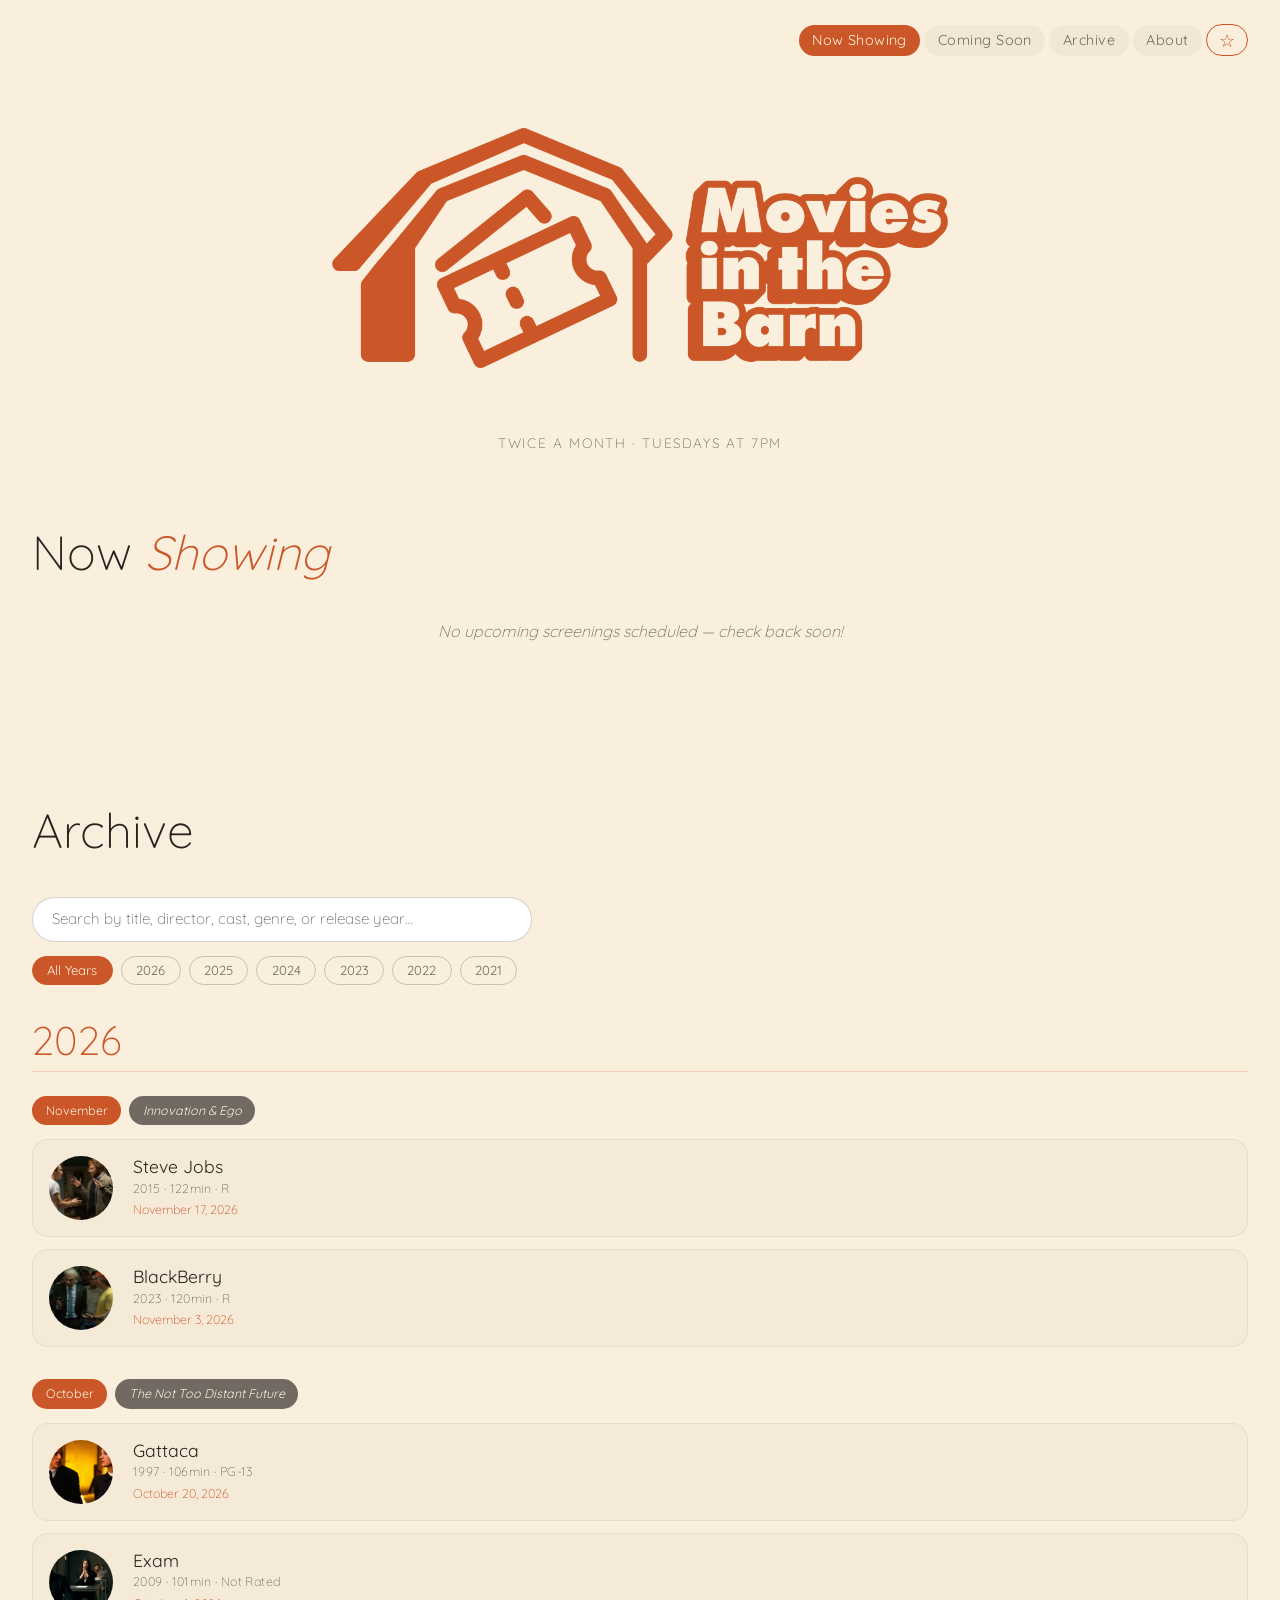
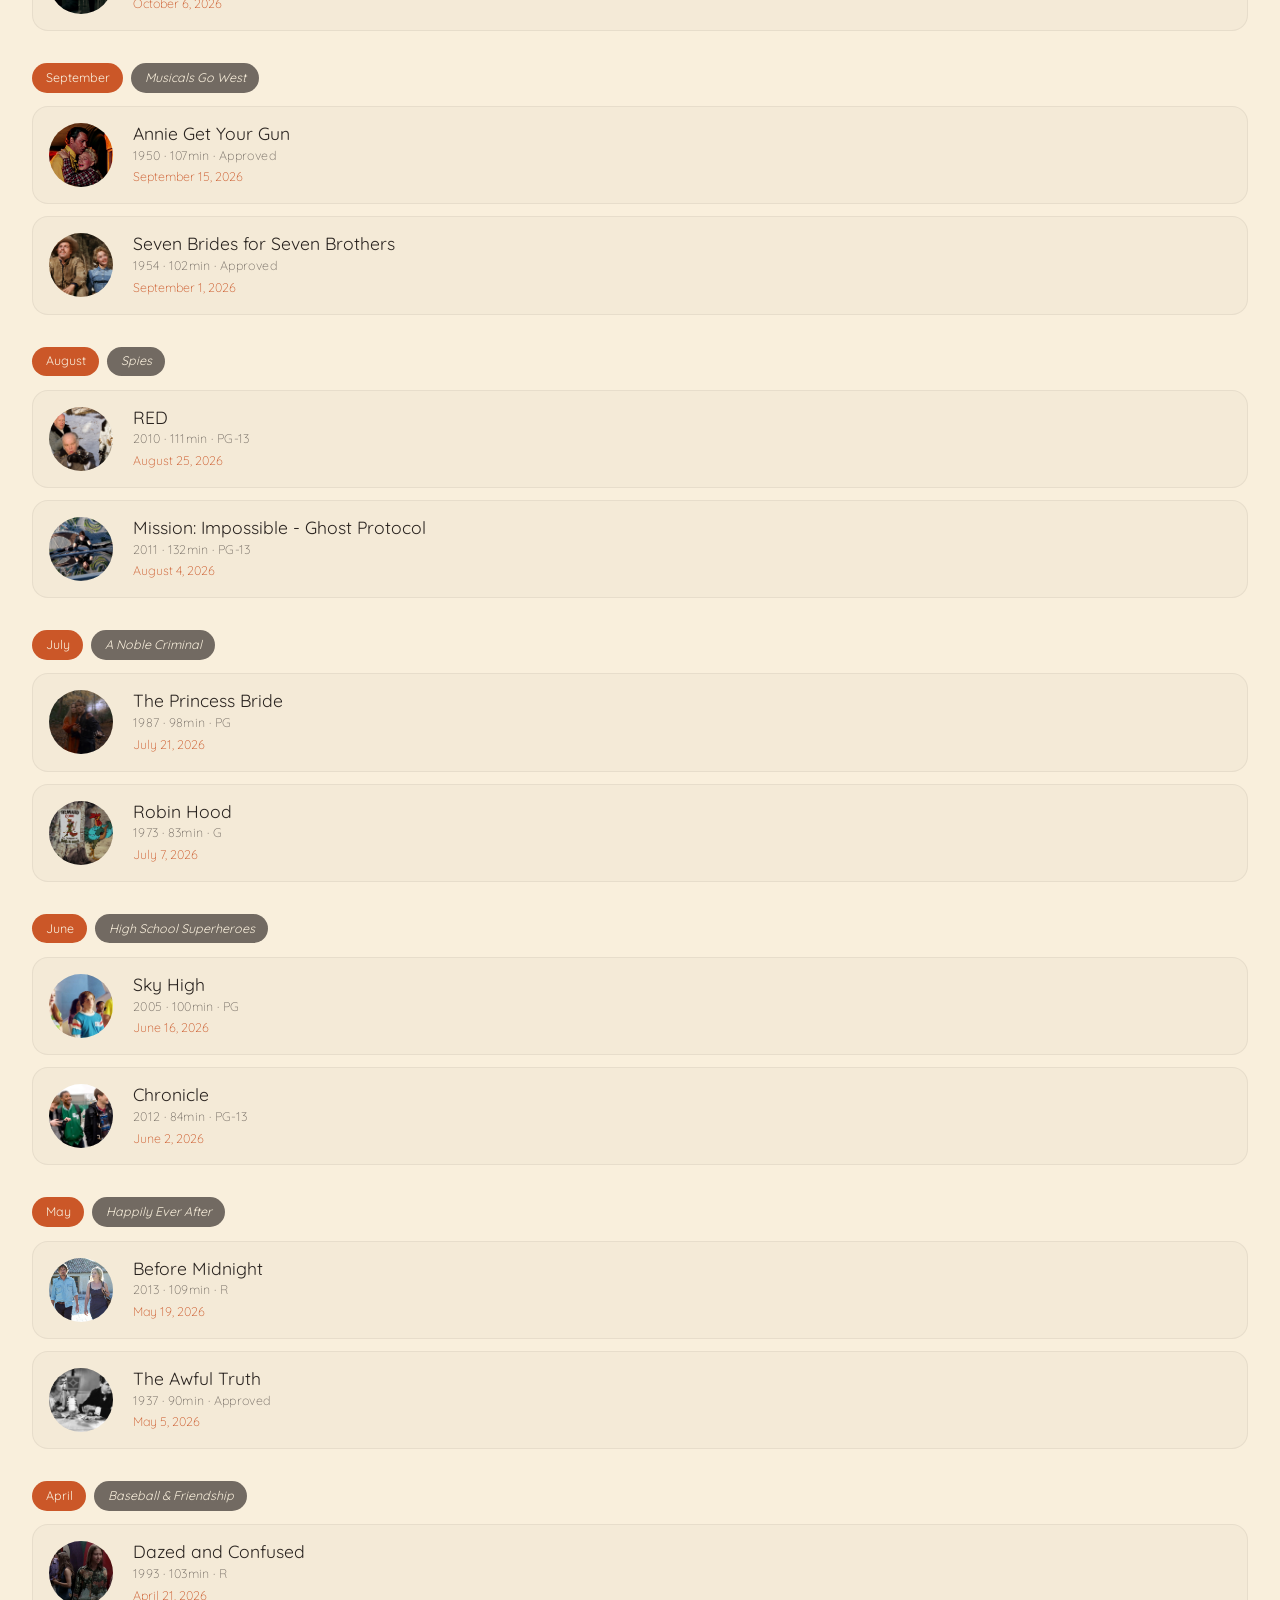
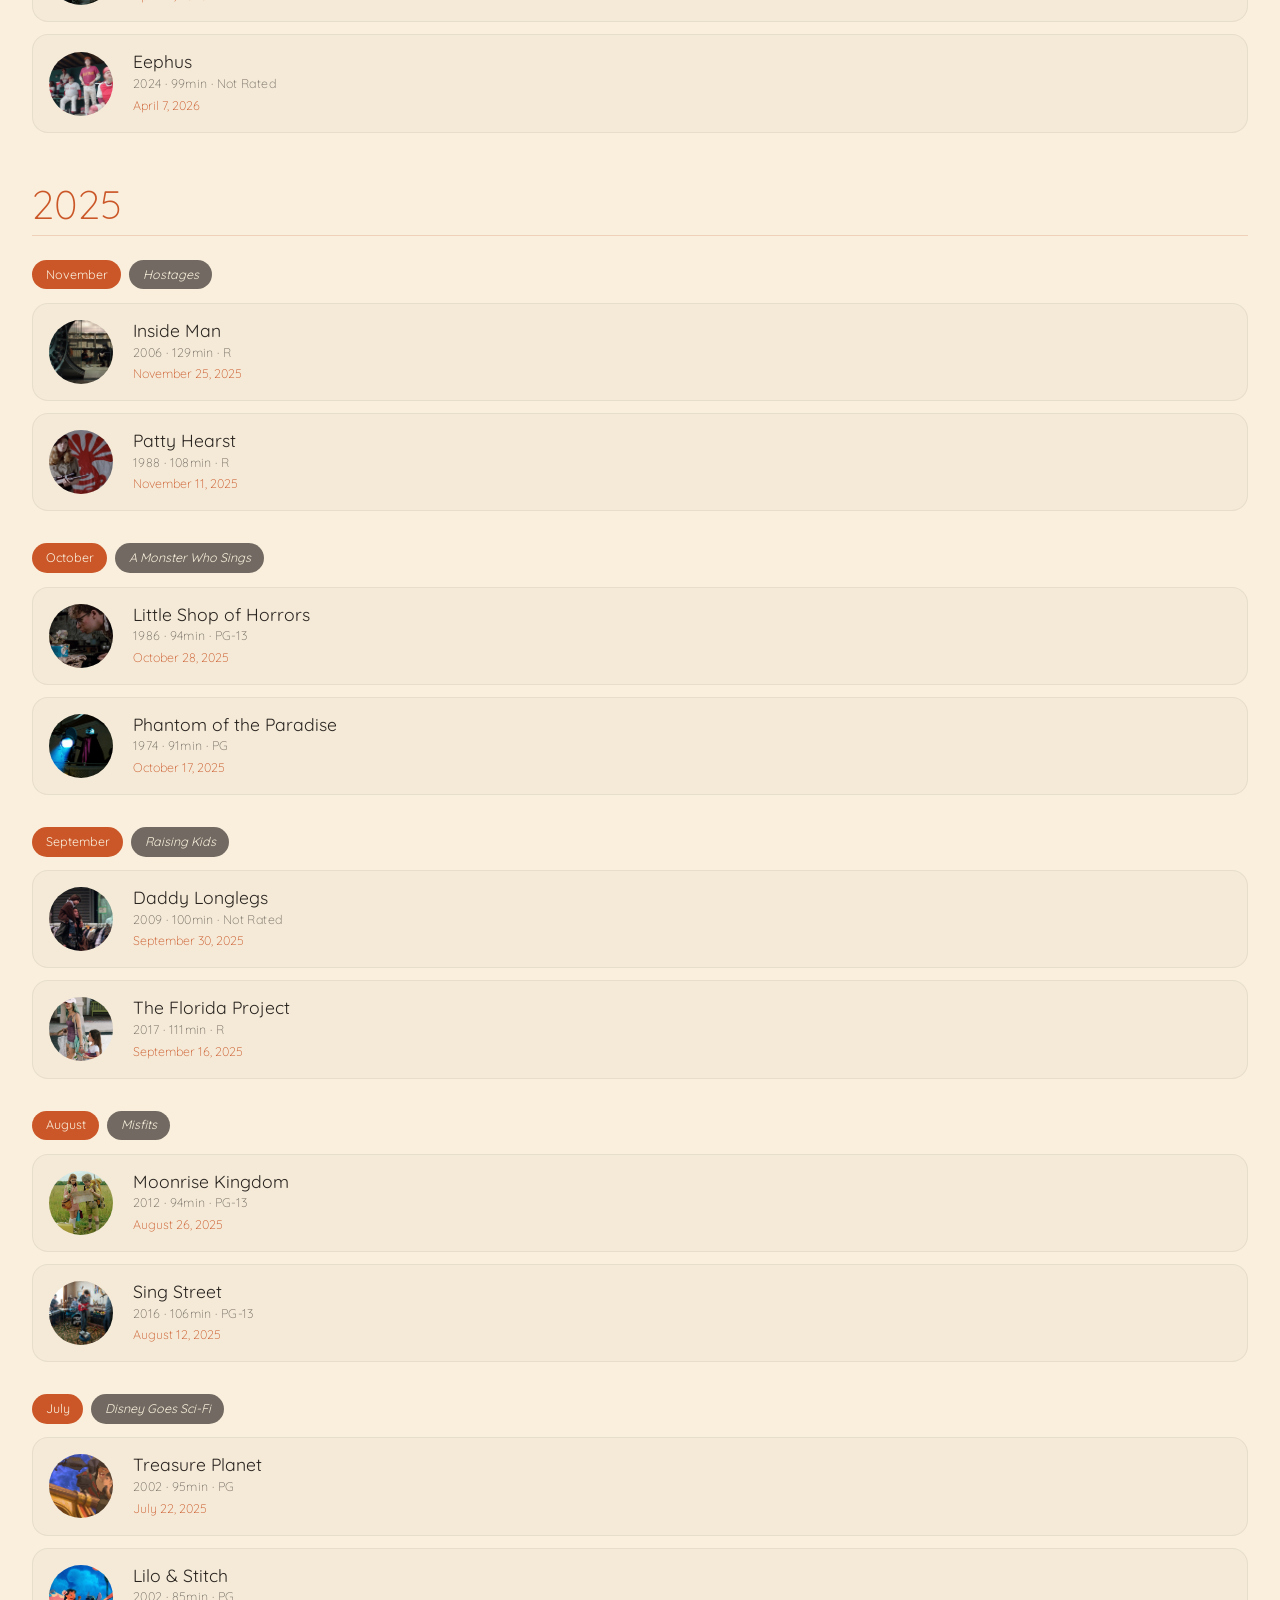
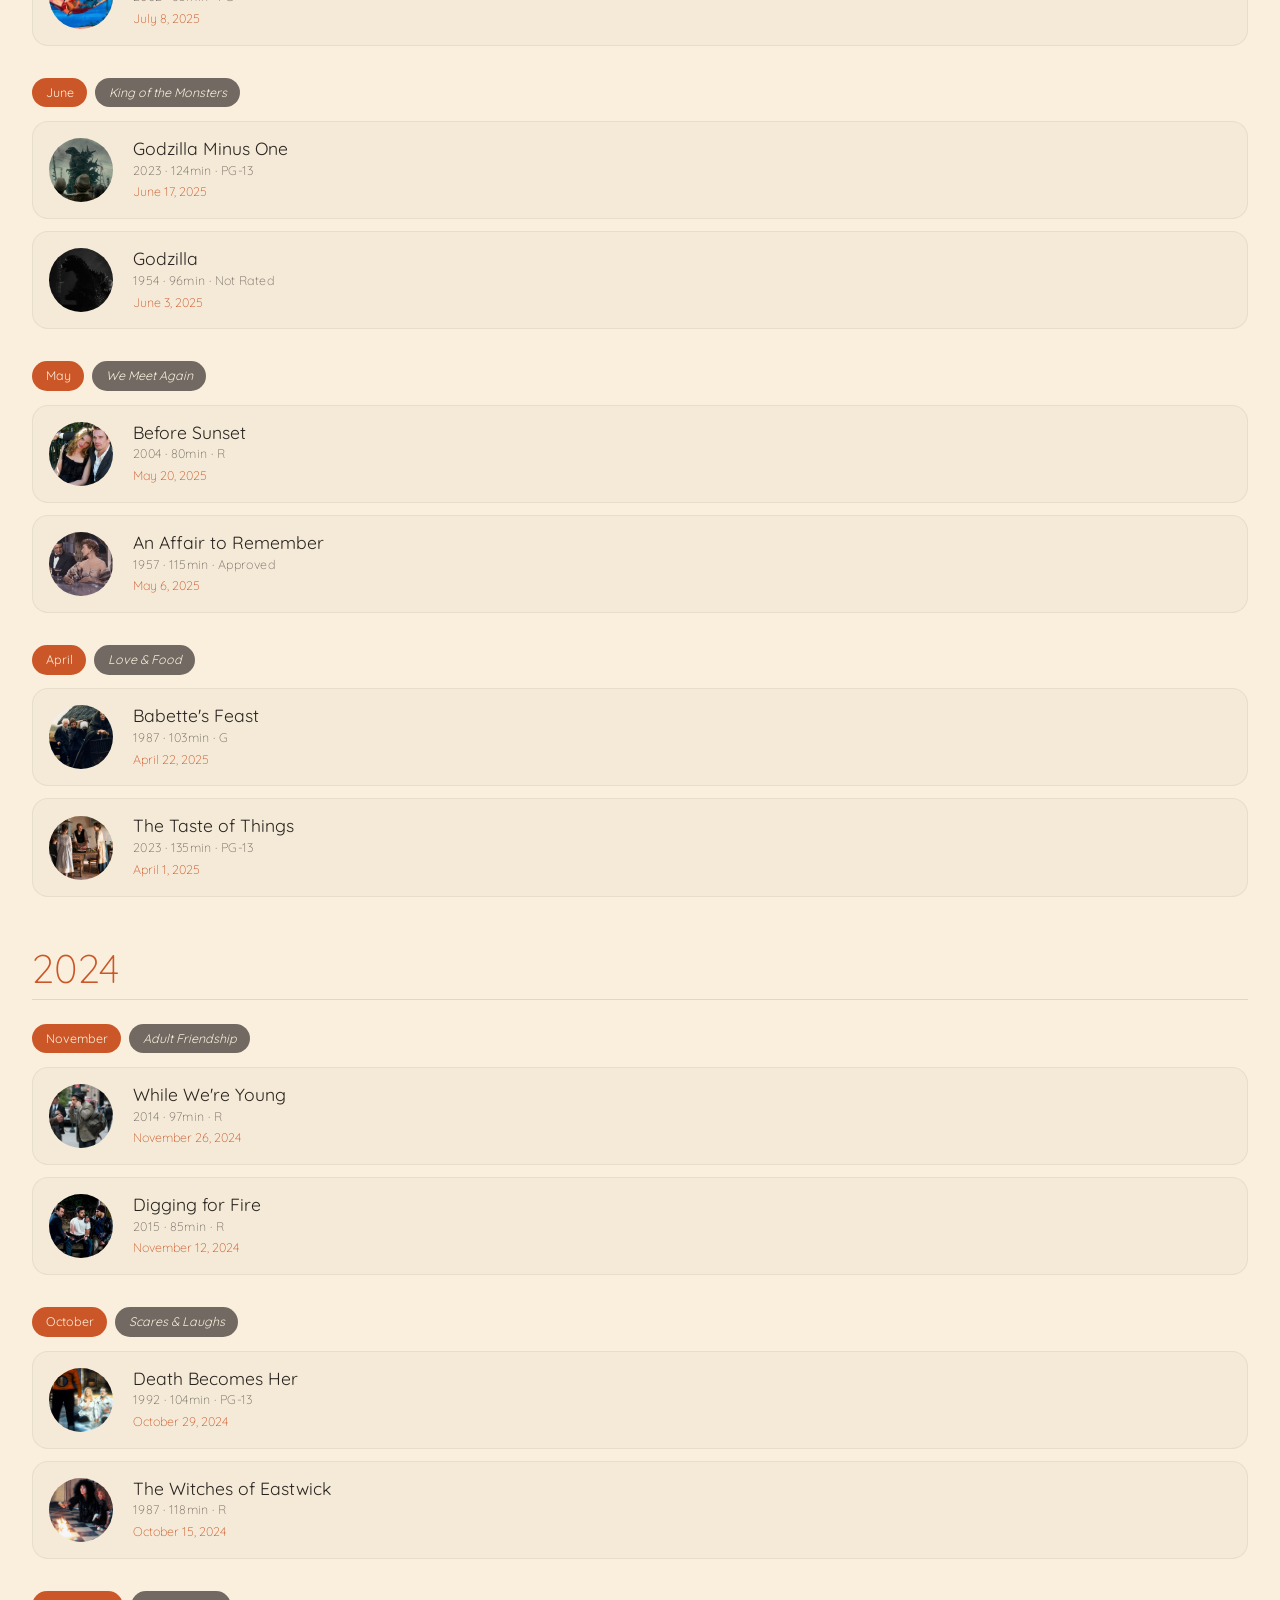
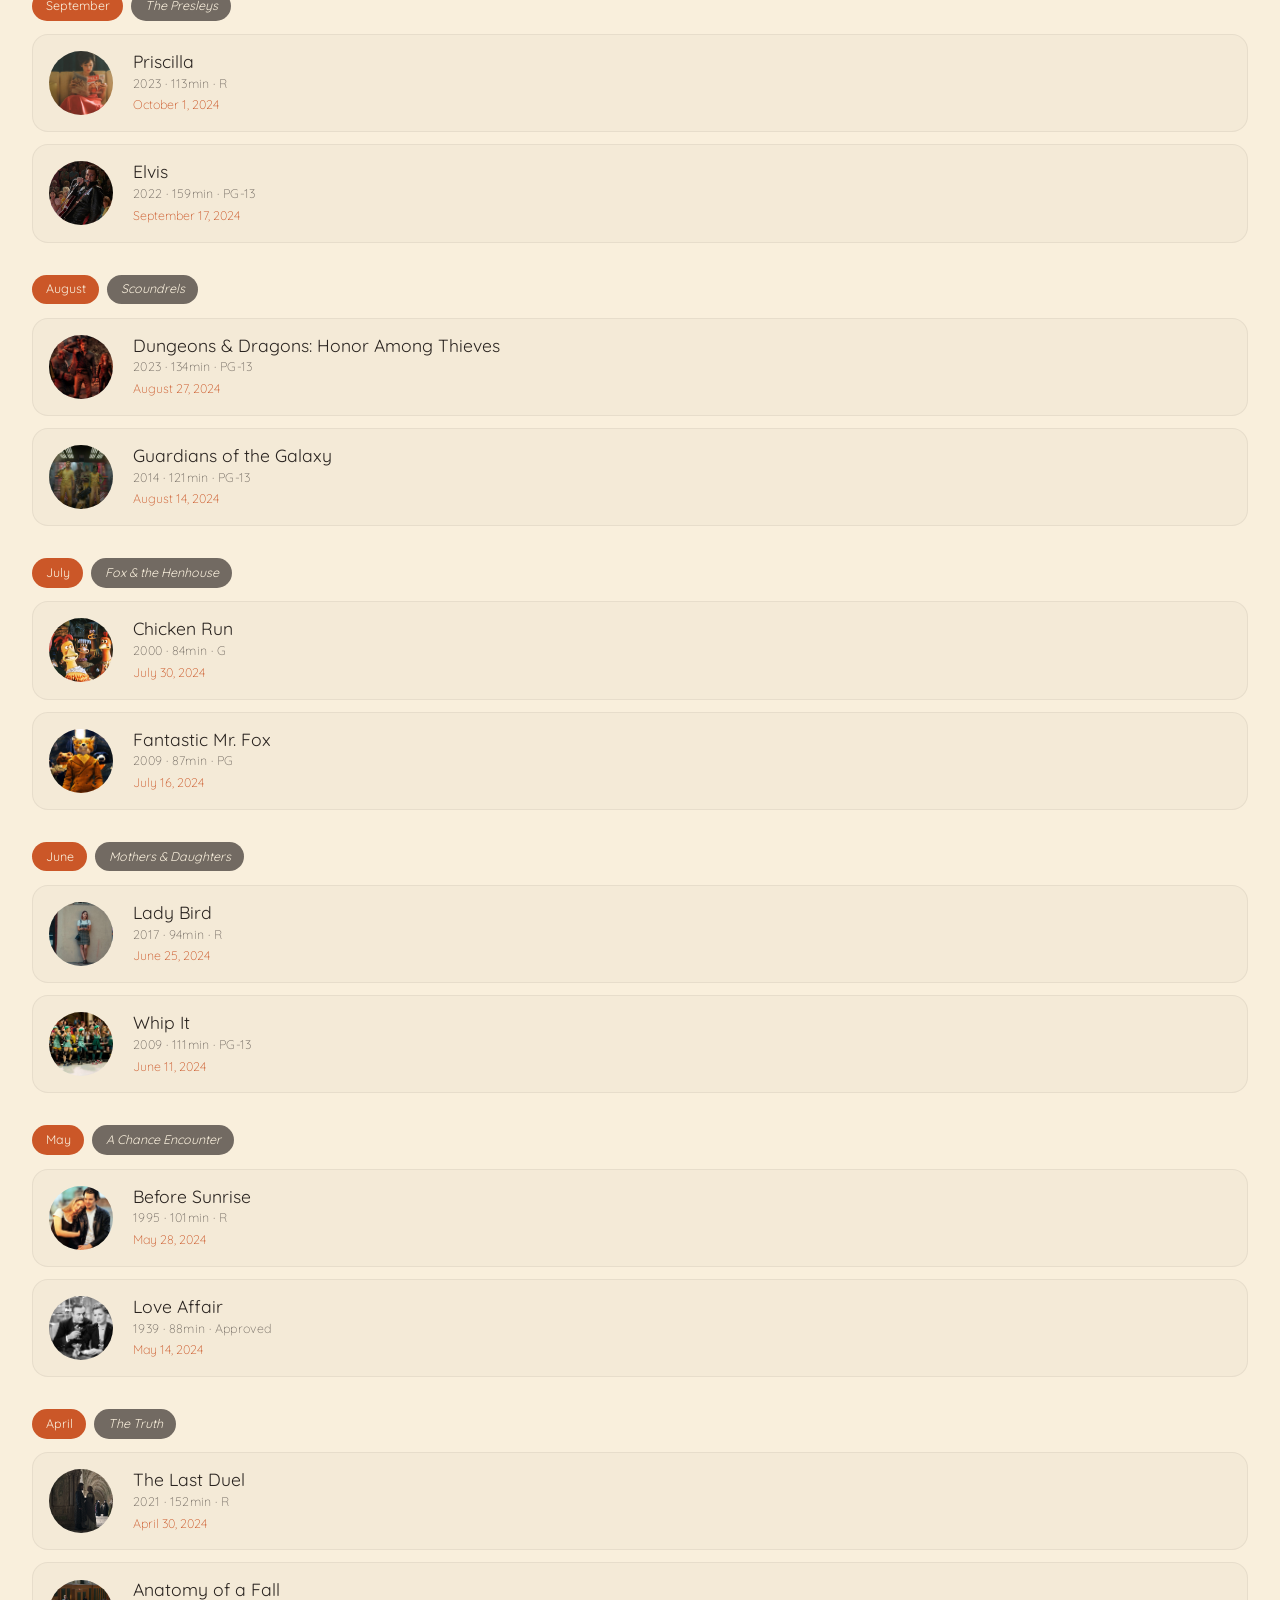
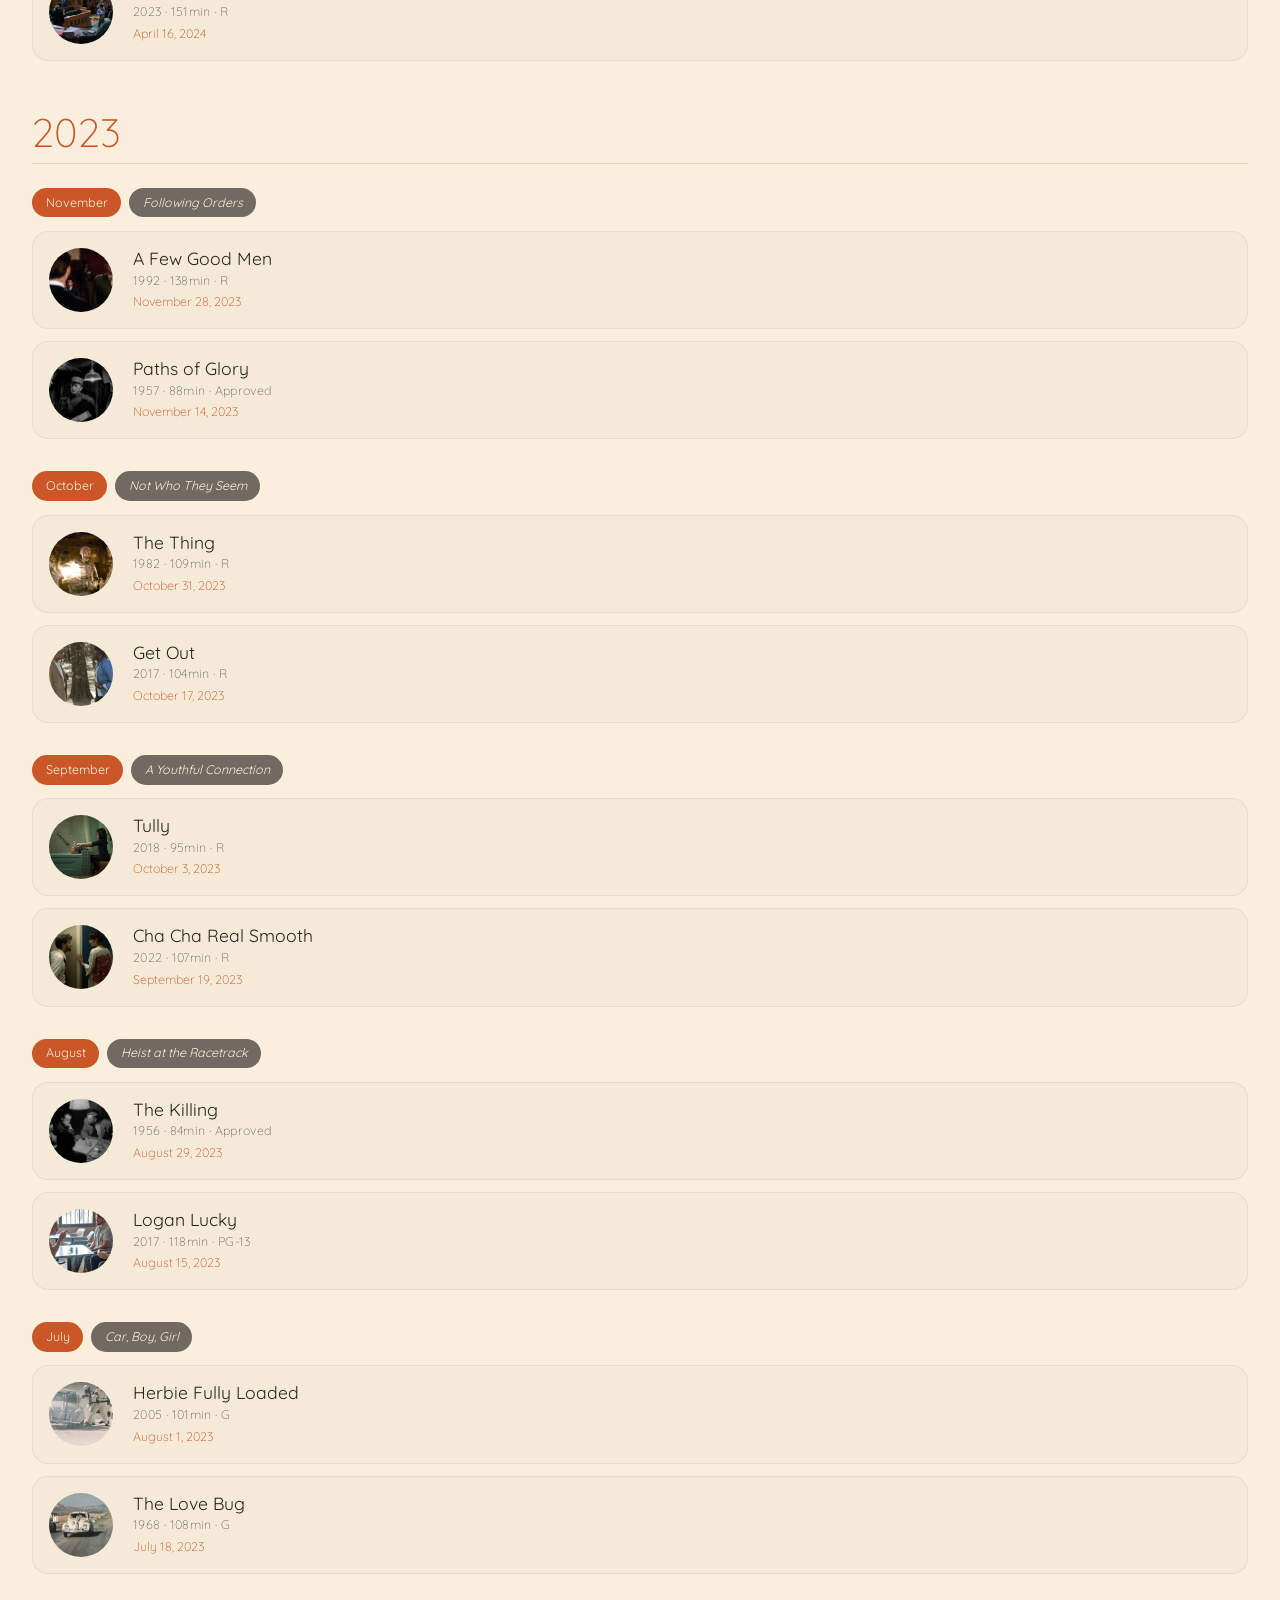
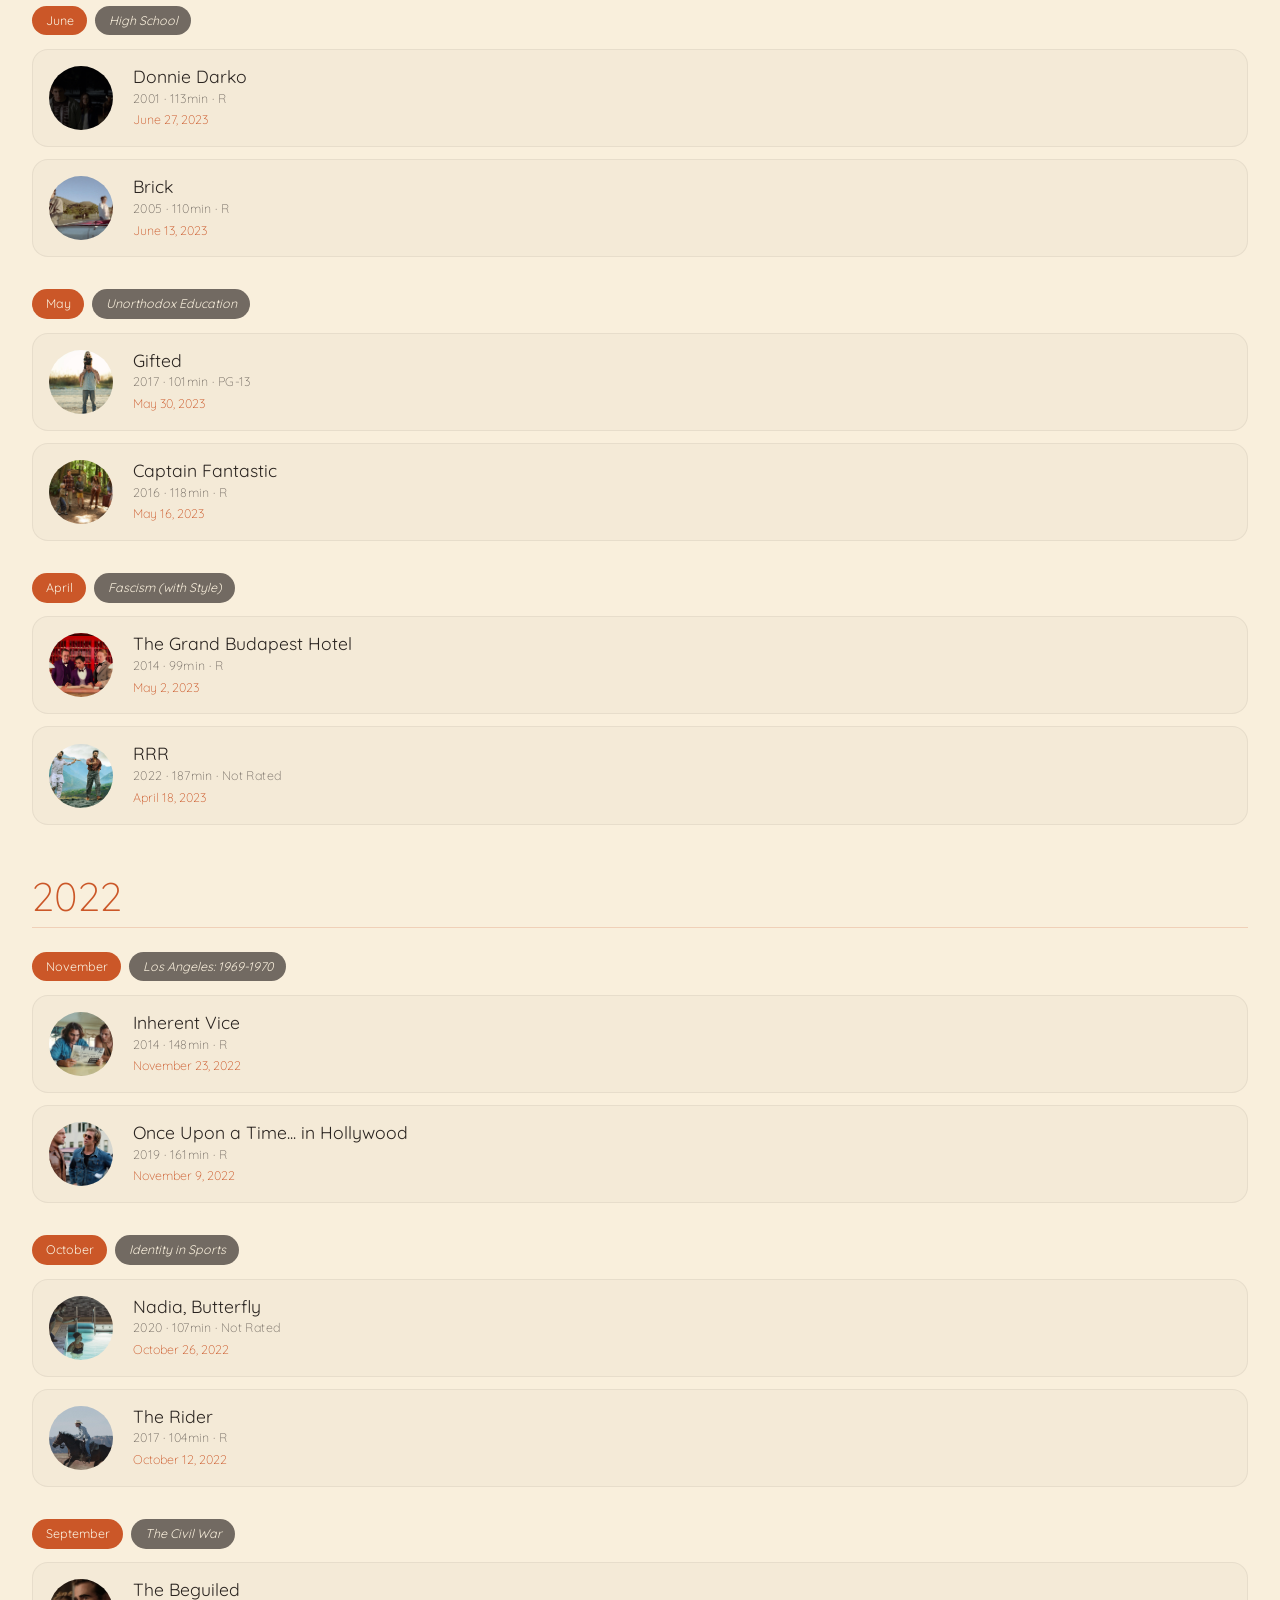
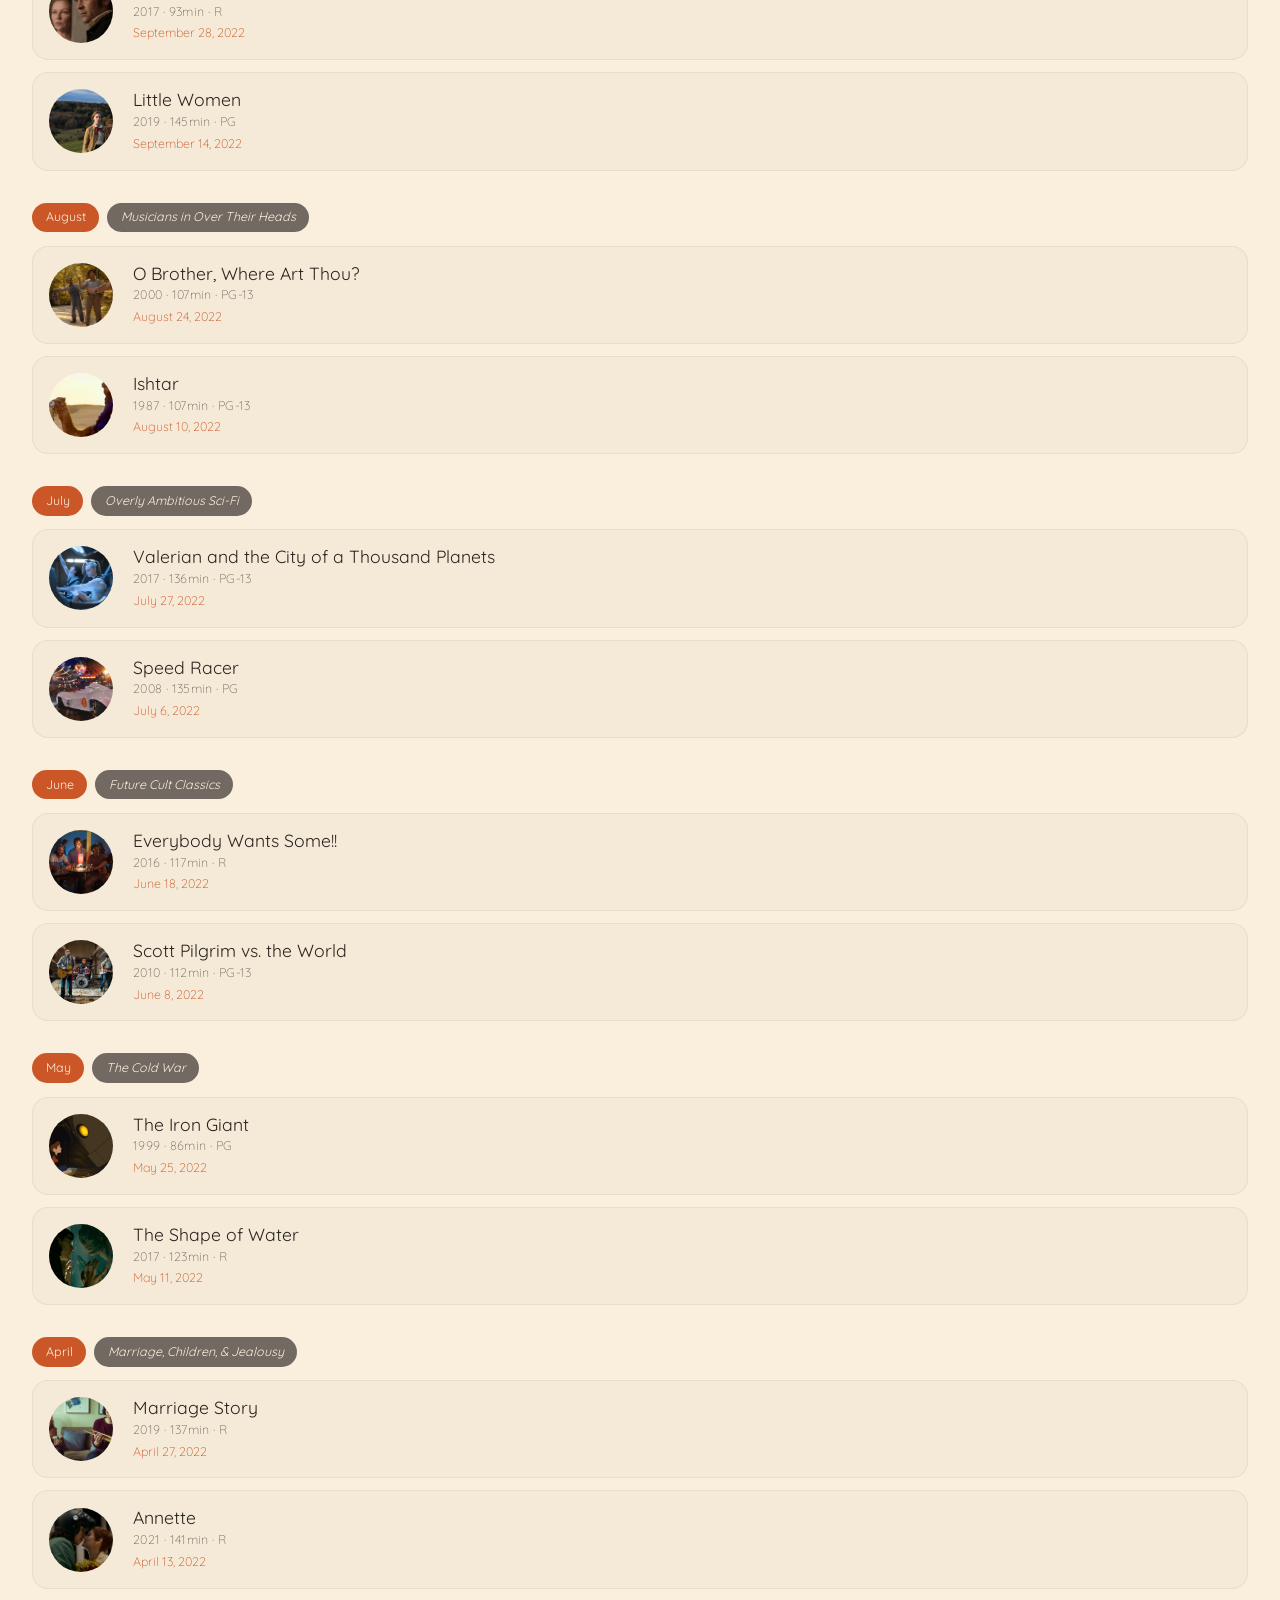
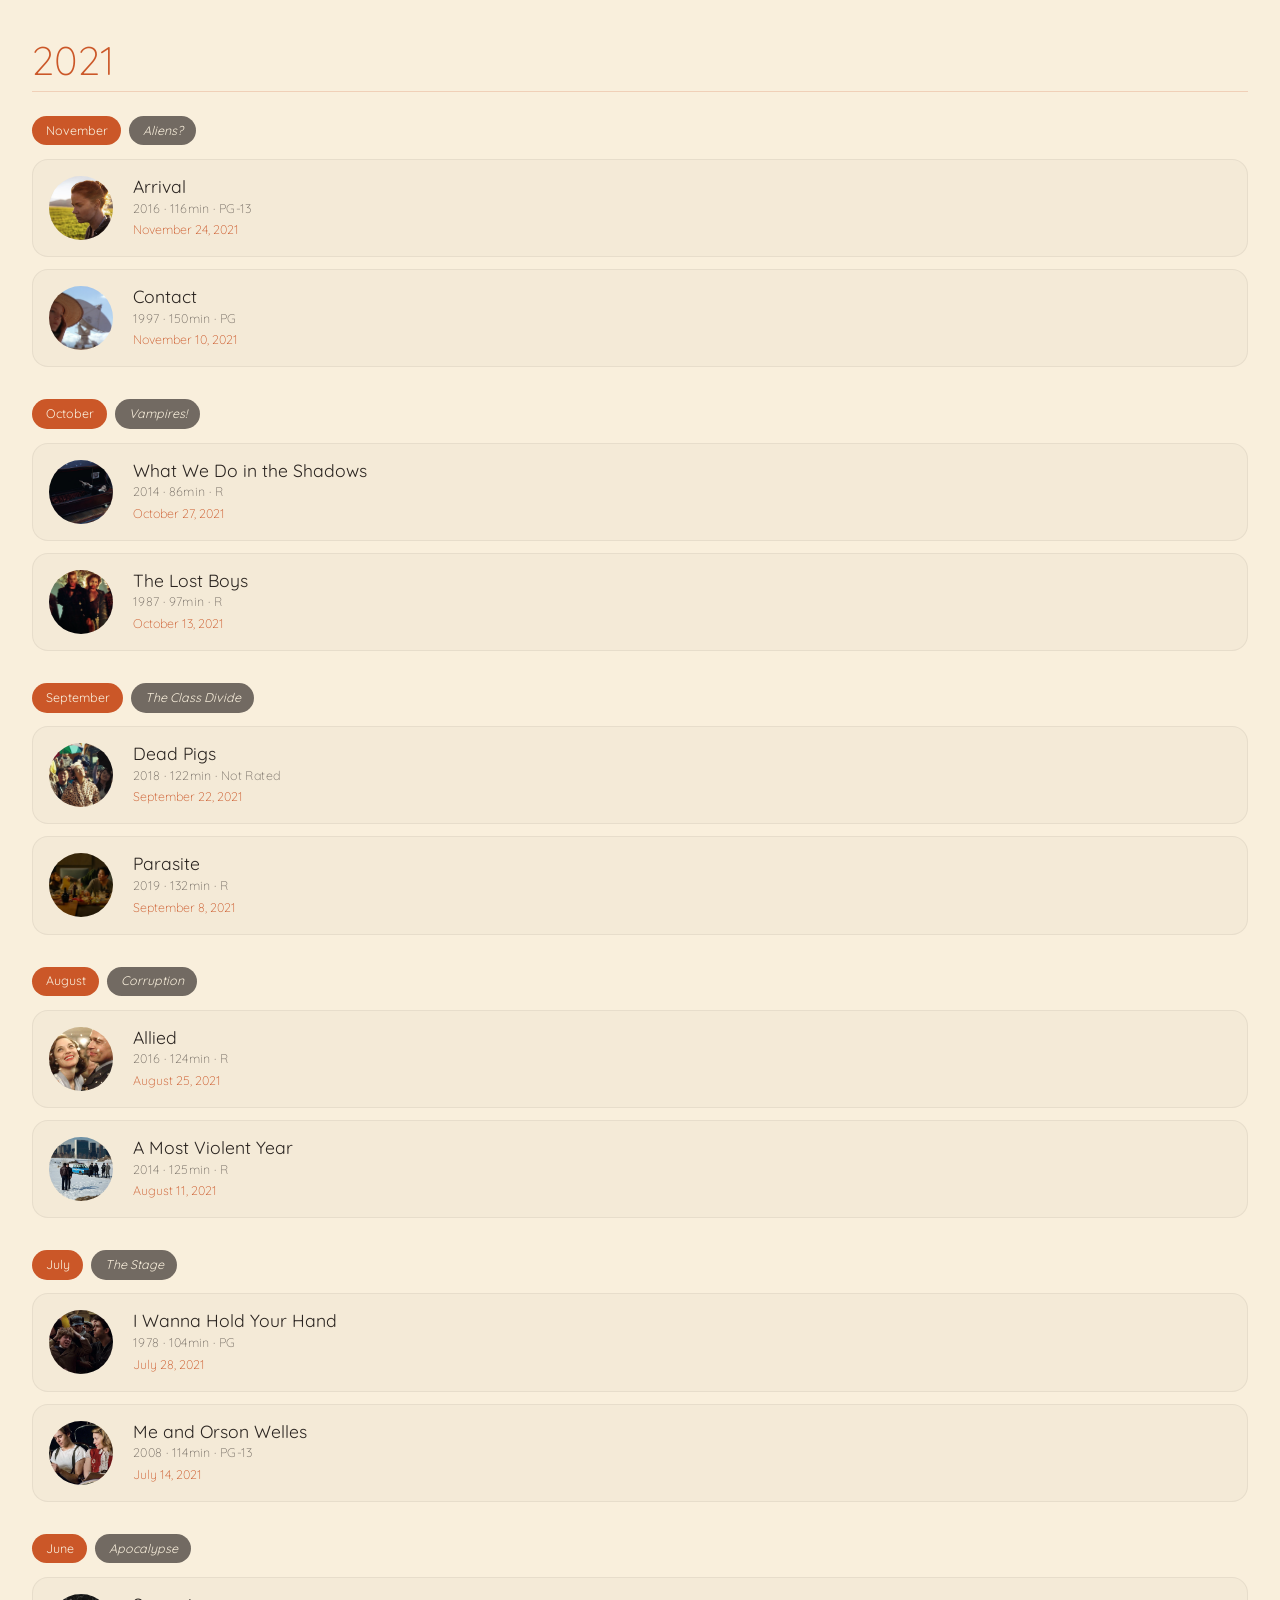
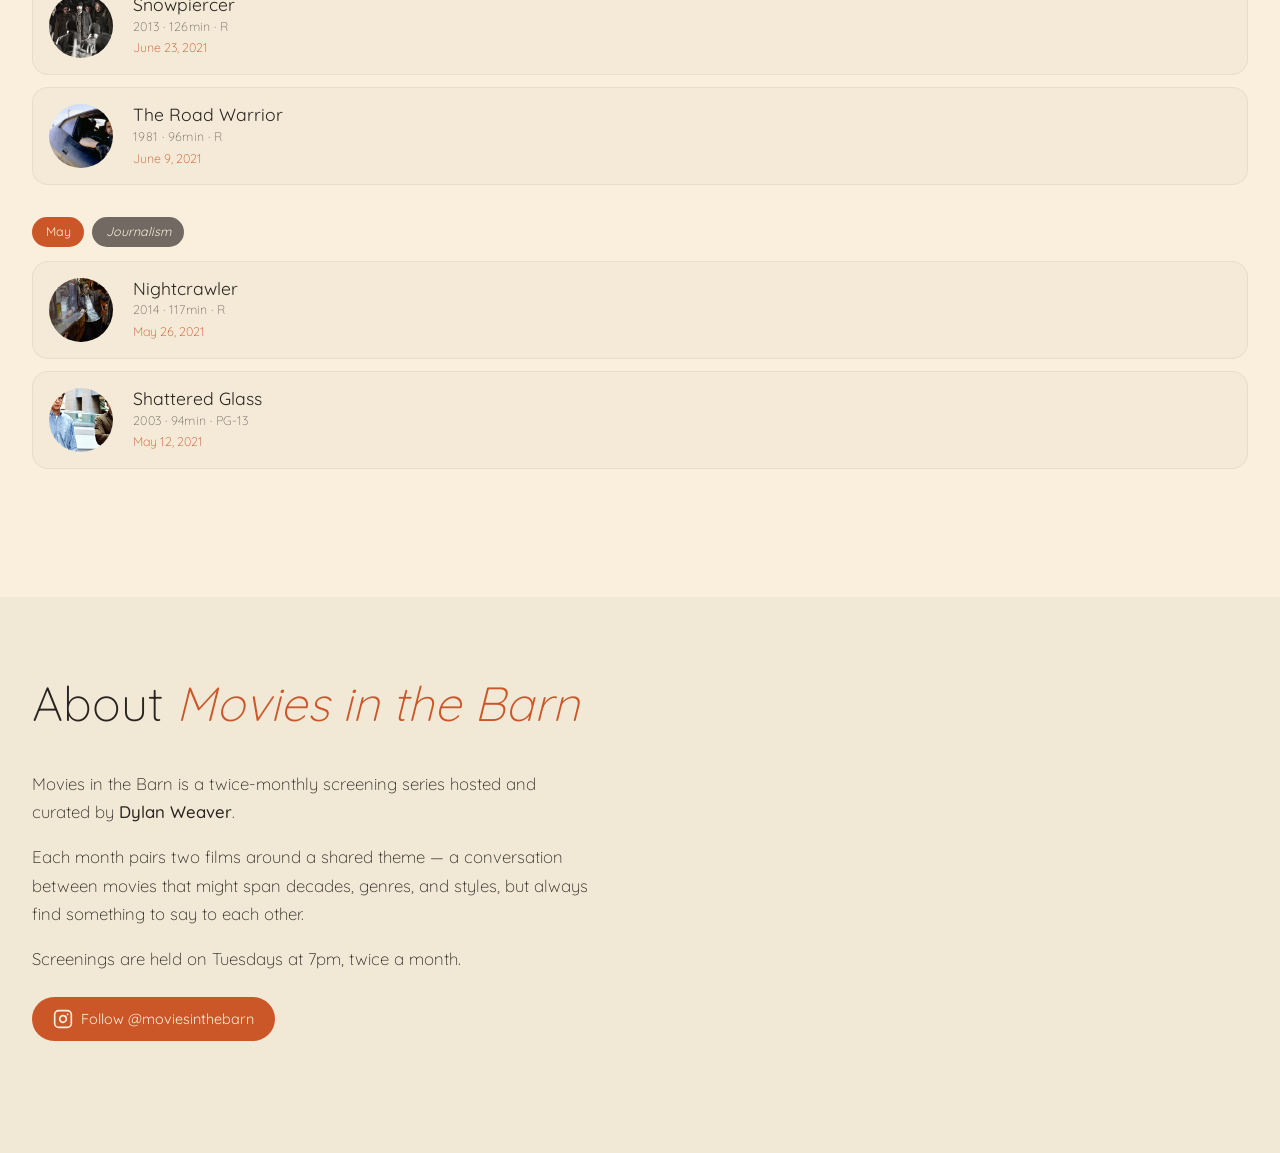
==== index.html @ 606f0556 "Initial commit site v0.3.4" ====
<!DOCTYPE html>
<html lang="en">
<head>
  <meta charset="UTF-8" />
  <meta name="viewport" content="width=device-width, initial-scale=1.0" />
  <title>Movies in the Barn</title>
  <link rel="icon" type="image/png" href="images/favicon.png" />
  <link rel="apple-touch-icon" href="images/favicon.png" />
  <link rel="stylesheet" href="style.css" />
</head>
<body>

  <header class="site-header">
    <nav class="nav-inner">
      <a href="#" class="logo-link">
        <img src="images/logo.png" alt="Movies in the Barn" class="logo" />
      </a>
      <ul class="nav-links">
        <li><a href="#now-showing" class="nav-link">Now Showing</a></li>
        <li><a href="#coming-soon" class="nav-link">Coming Soon</a></li>
        <li><a href="#archive" class="nav-link">Archive</a></li>
        <li><a href="#about" class="nav-link">About</a></li>
      </ul>
      <button class="mode-toggle" id="mode-toggle" aria-label="Toggle fun mode" aria-pressed="false"
              onclick="setViewMode(getViewMode() === 'fun' ? 'boring' : 'fun')">
        <span class="mode-toggle-label mode-toggle-label--boring">&#9734;</span>
        <span class="mode-toggle-label mode-toggle-label--fun">&#9733;</span>
      </button>
      <button class="nav-toggle" aria-label="Toggle menu">&#9776;</button>
    </nav>
  </header>

  <main>

    <!-- Hero -->
    <section class="hero">
      <div class="hero-logo-wrap">
        <img src="images/logo.png" alt="Movies in the Barn" class="hero-logo" />
      </div>
      <div class="hero-text">
        <p class="hero-eyebrow">Twice a month · Tuesdays at 7pm</p>
      </div>
    </section>

    <!-- Now Showing -->
    <section class="sp-section sp-section--first" id="now-showing">
      <div class="section-inner">
        <h2 class="section-label">Now <em>Showing</em></h2>
        <div class="month-films" id="up-next-films"></div>
      </div>
    </section>

    <!-- Coming Up -->
    <section class="sp-section sp-section--tinted" id="coming-soon">
      <div class="section-inner">
        <h2 class="section-label">Coming <em>Soon</em></h2>
        <div id="coming-up-container"></div>
      </div>
    </section>

    <!-- Archive -->
    <section class="sp-section" id="archive">
      <div class="section-inner">
        <h2 class="section-label">Archive</h2>
        <div class="search-bar" style="margin-bottom: 2rem;">
          <input type="search" id="search-input" class="search-input"
                 placeholder="Search by title, director, cast, genre, or release year…" aria-label="Search films" />
          <div class="filter-pills" id="year-filters"></div>
        </div>
        <div id="archive-container"></div>
        <p class="no-results hidden" id="no-results">No films found matching your search.</p>
      </div>
    </section>

    <!-- About -->
    <section class="sp-section sp-section--tinted" id="about">
      <div class="section-inner">
        <div class="about-inline-wrap">
          <div class="about-content">
            <h2 class="section-label">About <em>Movies in the Barn</em></h2>
            <div class="about-body">
              <p>Movies in the Barn is a twice-monthly screening series hosted and curated by <strong>Dylan Weaver</strong>.</p>
              <p>Each month pairs two films around a shared theme — a conversation between movies that might span decades, genres, and styles, but always find something to say to each other.</p>
              <p>Screenings are held on Tuesdays at 7pm, twice a month.</p>
              <a href="https://instagram.com/moviesinthebarn" target="_blank" class="instagram-link">
                <svg width="20" height="20" viewBox="0 0 24 24" fill="none" stroke="currentColor" stroke-width="2" stroke-linecap="round" stroke-linejoin="round" aria-hidden="true"><rect x="2" y="2" width="20" height="20" rx="5" ry="5"/><path d="M16 11.37A4 4 0 1 1 12.63 8 4 4 0 0 1 16 11.37z"/><line x1="17.5" y1="6.5" x2="17.51" y2="6.5"/></svg>
                Follow @moviesinthebarn
              </a>
            </div>
          </div>
        </div>
      </div>
    </section>

  </main>


  <script src="events.js"></script>
  <script src="movie-meta.js"></script>
  <script src="calendar.js"></script>
  <script>

    // ── Merge TMDB metadata into events ────────────────────
    EVENTS.forEach(e => {
      const m = MOVIE_META[e.title];
      if (m) Object.assign(e, m);
    });

    // ── Date logic ──────────────────────────────────────────
    // Movies are archived on the Friday following their screening date.

    function fridayAfter(dateStr) {
      const d = new Date(dateStr + "T00:00:00");
      const day = d.getDay(); // 0=Sun … 5=Fri … 6=Sat
      const daysUntilFriday = ((5 - day + 7) % 7) || 7; // never 0 (skip same-day Friday)
      const friday = new Date(d);
      friday.setDate(d.getDate() + daysUntilFriday);
      return friday;
    }

    const today = new Date();
    today.setHours(0, 0, 0, 0);

    function isArchived(e) {
      return today >= fridayAfter(e.date);
    }

    const allSorted = [...EVENTS].sort((a, b) => new Date(a.date) - new Date(b.date));
    const upcoming  = allSorted.filter(e => !isArchived(e));
    const archived  = allSorted.filter(e =>  isArchived(e)).reverse(); // newest-first

    const featured = upcoming.slice(0, 2);
    const rest     = upcoming.slice(2);

    // ── Now Showing ─────────────────────────────────────────

    const upNextFilms = document.getElementById("up-next-films");

    if (featured.length > 0) {
      upNextFilms.innerHTML = featured.map(e => buildFilmCard(e, true)).join("");
    } else {
      upNextFilms.innerHTML = `
        <p class="section-empty">No upcoming screenings scheduled — check back soon!</p>
      `;
    }

    // ── Coming Up ───────────────────────────────────────────

    const comingUpSection   = document.getElementById("coming-soon");
    const comingUpContainer = document.getElementById("coming-up-container");

    function renderComingSoon() {
      if (rest.length === 0) {
        comingUpSection.hidden = true;
        return;
      }
      comingUpSection.hidden = false;
      const mode = getViewMode();

      if (mode === "fun") {
        comingUpContainer.innerHTML = `
          <div class="month-films">
            ${rest.map(e => buildFilmCard(e, false)).join("")}
          </div>
        `;
      } else {
        // Group by month/theme for archive-style layout
        const byMonth = {};
        rest.forEach(e => {
          const key = e.month + "||" + e.theme;
          if (!byMonth[key]) byMonth[key] = [];
          byMonth[key].push(e);
        });

        comingUpContainer.innerHTML = Object.entries(byMonth).map(([key, events]) => {
          const [month, theme] = key.split("||");
          return `
            <div class="archive-month-block">
              <div class="archive-month-header">
                <span class="archive-pill archive-pill--month">${month}</span>
                <span class="archive-pill archive-pill--theme">${theme}</span>
              </div>
              <div class="archive-films">
                ${events.map(buildComingSoonRow).join("")}
              </div>
            </div>
          `;
        }).join("");
      }
    }

    renderComingSoon();

    // ── Now Showing re-render on mode change ─────────────

    function renderNowShowing() {
      if (featured.length > 0) {
        upNextFilms.innerHTML = featured.map(e => buildFilmCard(e, true)).join("");
      }
    }

    window.addEventListener("modechange", function() {
      renderNowShowing();
      renderComingSoon();
    });

    // ── Archive ─────────────────────────────────────────────

    const years = [...new Set(archived.map(e => e.year))].sort((a, b) => b - a);
    let activeYear = "all";

    function buildArchiveRow(e) {
      const d = new Date(e.date + "T00:00:00");
      const dateStr = d.toLocaleDateString("en-US", { month: "long", day: "numeric", year: "numeric" });
      const filmData = JSON.stringify(e).replace(/"/g, "&quot;");
      return `
        <div class="archive-row" data-film="${filmData}" onclick="openFilmModal(this)" style="cursor:pointer;">
          ${e.posterUrl
            ? `<img src="${e.posterUrl}" alt="${e.title}" class="archive-poster" loading="lazy" />`
            : `<div class="archive-poster archive-poster--placeholder"><span>🎬</span></div>`
          }
          <div class="archive-row-info">
            <h3 class="archive-title">${e.title}</h3>
            <p class="archive-meta">${e.releaseYear} &middot; ${e.runtime} &middot; ${e.rating}</p>
            ${(e.genres && e.genres.length) ? `<p class="archive-genres" hidden>${e.genres.join(" &middot; ")}</p>` : ""}
            <p class="archive-date">${dateStr}</p>
          </div>
        </div>
      `;
    }

    function renderPills() {
      const pillContainer = document.getElementById("year-filters");
      pillContainer.innerHTML = [
        { label: "All Years", val: "all" },
        ...years.map(y => ({ label: String(y), val: y }))
      ].map(p => `
        <button class="pill ${activeYear == p.val ? "pill--active" : ""}"
                data-year="${p.val}">${p.label}</button>
      `).join("");
      pillContainer.querySelectorAll(".pill").forEach(btn => {
        btn.addEventListener("click", () => {
          activeYear = btn.dataset.year === "all" ? "all" : parseInt(btn.dataset.year);
          renderPills();
          renderArchive();
        });
      });
    }

    function renderArchive() {
      const query = document.getElementById("search-input").value.toLowerCase().trim();
      const filtered = archived.filter(e => {
        const matchYear = activeYear === "all" || e.year === activeYear;
        const matchQuery = !query
          || e.title.toLowerCase().includes(query)
          || e.theme.toLowerCase().includes(query)
          || e.month.toLowerCase().includes(query)
          || String(e.releaseYear).includes(query)
          || (e.genres || []).some(g => g.toLowerCase().includes(query))
          || (e.director || "").toLowerCase().includes(query)
          || (e.cast || []).some(c => c.toLowerCase().includes(query));
        return matchYear && matchQuery;
      });

      const container = document.getElementById("archive-container");
      const noResults = document.getElementById("no-results");

      if (filtered.length === 0) {
        container.innerHTML = "";
        noResults.classList.remove("hidden");
        return;
      }
      noResults.classList.add("hidden");

      const byYear = {};
      filtered.forEach(e => {
        if (!byYear[e.year]) byYear[e.year] = {};
        const key = e.month + "||" + e.theme;
        if (!byYear[e.year][key]) byYear[e.year][key] = [];
        byYear[e.year][key].push(e);
      });

      container.innerHTML = Object.keys(byYear).sort((a, b) => b - a).map(year => `
        <div class="archive-year">
          <h3 class="archive-year-heading">${year}</h3>
          ${Object.entries(byYear[year]).map(([key, events]) => {
            const [month, theme] = key.split("||");
            return `
              <div class="archive-month-block">
                <div class="archive-month-header">
                  <span class="archive-pill archive-pill--month">${month}</span>
                  <span class="archive-pill archive-pill--theme">${theme}</span>
                </div>
                <div class="archive-films">
                  ${events.map(buildArchiveRow).join("")}
                </div>
              </div>
            `;
          }).join("")}
        </div>
      `).join("");
    }

    renderPills();
    renderArchive();
    document.getElementById("search-input").addEventListener("input", renderArchive);

  </script>

  <script>
    document.querySelector(".nav-toggle").addEventListener("click", function () {
      document.querySelector(".nav-links").classList.toggle("open");
    });

    // Sync toggle button with saved mode
    var savedMode = getViewMode();
    var toggleBtn = document.getElementById("mode-toggle");
    if (toggleBtn) toggleBtn.setAttribute("aria-pressed", savedMode === "fun");

    // ── Logo scroll behaviour ────────────────────────────────
    // The logo continuously scales from full size to navbar size as you
    // scroll through the hero. Once fully shrunk, it switches to
    // position:fixed so it stays in the navbar after the hero scrolls away.

    const heroLogoWrap = document.querySelector(".hero-logo-wrap");
    const heroLogo     = heroLogoWrap.querySelector(".hero-logo");
    const heroSection  = document.querySelector(".hero");

    const logoFullHeight = 320;   // CSS .hero-logo height
    const logoNavHeight  = 58;    // target height in navbar
    const minScale       = logoNavHeight / logoFullHeight;
    const shrinkRange    = logoFullHeight - logoNavHeight;
    let logoFixed = false;

    // The scroll position at which the sticky logo first hits its top:11px stop
    const stickyEngageY = heroLogoWrap.getBoundingClientRect().top + window.scrollY - 11;

    function getLogoLeft() {
      const rem = parseFloat(getComputedStyle(document.documentElement).fontSize);
      return Math.max((window.innerWidth - 1400) / 2, 0) + 2 * rem;
    }

    function updateLogo() {
      const scrolled = window.scrollY - stickyEngageY;
      const progress = Math.max(0, Math.min(1, scrolled / shrinkRange));

      if (progress < 1) {
        // ── Scaling phase: logo is sticky and shrinks continuously ──
        if (logoFixed) {
          logoFixed = false;
          heroLogoWrap.style.cssText = "";
          heroLogoWrap.classList.remove("is-stuck");
          heroSection.classList.remove("hero--stuck");
        }
        const scale = 1 - progress * (1 - minScale);
        heroLogo.style.transform = "scale(" + scale.toFixed(5) + ")";

        // Fade hero text in the first half of the shrink
        const heroText = heroSection.querySelector(".hero-text");
        if (heroText) heroText.style.opacity = Math.max(0, 1 - progress * 2.5);
      } else {
        // ── Fixed phase: lock logo into navbar ──
        heroLogo.style.transform = "scale(" + minScale + ")";
        if (!logoFixed) {
          logoFixed = true;
          heroLogoWrap.classList.add("is-stuck");
          heroSection.classList.add("hero--stuck");
          const navZ = parseInt(getComputedStyle(document.querySelector(".site-header")).zIndex) || 110;
          heroLogoWrap.style.cssText =
            `position:fixed;top:11px;left:${getLogoLeft()}px;margin:0;z-index:${navZ};width:fit-content;`;
        }
        const heroText = heroSection.querySelector(".hero-text");
        if (heroText) heroText.style.opacity = 0;
      }
    }

    window.addEventListener("scroll", updateLogo, { passive: true });
    window.addEventListener("resize", function () {
      if (logoFixed) heroLogoWrap.style.left = getLogoLeft() + "px";
    }, { passive: true });
    updateLogo();

    // Highlight active nav link based on scroll position
    const sections = ["now-showing", "coming-soon", "archive", "about"];
    const navLinks = document.querySelectorAll(".nav-link");

    function updateActiveNav() {
      // If scrolled to bottom, highlight the last section (About)
      const atBottom = (window.innerHeight + window.scrollY) >= (document.body.scrollHeight - 2);
      let current;
      if (atBottom) {
        current = sections[sections.length - 1];
      } else {
        current = sections[0];
        sections.forEach(id => {
          const el = document.getElementById(id);
          if (el && !el.hidden && el.getBoundingClientRect().top <= 100) current = id;
        });
      }
      navLinks.forEach(a => {
        a.classList.toggle("active", a.getAttribute("href") === "#" + current);
      });
    }

    window.addEventListener("scroll", updateActiveNav, { passive: true });
    updateActiveNav();
  </script>

</body>
</html>
---- style.css ----
/* ============================================================
   MOVIES IN THE BARN — Stylesheet
   Colors:
     --cream:   #f9efdc  (background)
     --rust:    #cb5728  (accent 1)
     --stone:   #726a62  (accent 2)
   ============================================================ */

@import url('https://fonts.googleapis.com/css2?family=Quicksand:wght@300;400;500;600;700&display=swap');

:root {
  --cream:  #f9efdc;
  --rust:   #cb5728;
  --stone:  #726a62;
  --ink:    #2a2420;
  --radius-bubble: 50%;
  --font-display: 'Quicksand', sans-serif;
  --font-body: 'Quicksand', sans-serif;
}

/* ── Reset ── */
*, *::before, *::after { box-sizing: border-box; margin: 0; padding: 0; }
html { scroll-behavior: smooth; }

body {
  background: var(--cream);
  color: var(--ink);
  font-family: var(--font-body);
  font-weight: 300;
  line-height: 1.6;
  min-height: 100vh;
  overflow-x: hidden;
}

img { max-width: 100%; display: block; }
a { color: inherit; text-decoration: none; }

/* ── Typography ── */
h1, h2, h3 { font-family: var(--font-display); font-weight: 400; line-height: 1.15; }
em { font-style: italic; }

/* ── Nav ── */
.site-header {
  position: sticky;
  top: 0;
  z-index: 110;
  background: var(--cream);
}

.nav-inner {
  max-width: 1400px;
  padding: 0 2rem;
  margin: 0 auto;
  display: flex;
  align-items: center;
  justify-content: space-between;
  height: 80px;
  gap: 0.25rem;
}
.logo-link { margin-right: auto; }

.logo-link { display: flex; align-items: center; flex-shrink: 0; background: transparent; }
/* Nav logo is invisible — hero logo takes its place. Fades in only after hero scrolls off. */
.logo {
  height: 58px;
  width: auto;
  background: transparent;
  mix-blend-mode: multiply;
  opacity: 0;
  pointer-events: none;
  transition: opacity 0.35s;
}

.nav-links {
  list-style: none;
  display: flex;
  align-items: center;
  gap: 0.25rem;
}

.nav-link {
  font-family: var(--font-body);
  font-weight: 400;
  font-size: 0.9rem;
  letter-spacing: 0.03em;
  padding: 0.4rem 0.85rem;
  border-radius: 999px;
  transition: background 0.18s, color 0.18s;
  color: var(--stone);
  background: color-mix(in srgb, var(--stone) 6%, transparent);
}

.nav-link:hover { background: color-mix(in srgb, var(--rust) 12%, transparent); color: var(--rust); }
.nav-link.active { background: var(--rust); color: var(--cream); }

.nav-toggle {
  display: none;
  background: none;
  border: none;
  font-size: 1.5rem;
  cursor: pointer;
  color: var(--rust);
  padding: 0.25rem;
}

/* ── Mode toggle ── */
.mode-toggle {
  background: transparent;
  border: 1.5px solid var(--rust);
  cursor: pointer;
  color: var(--rust);
  font-family: var(--font-body);
  font-size: 1.1rem;
  padding: 0.25rem 0.75rem;
  border-radius: 999px;
  transition: border-color 0.18s, color 0.18s;
  margin: 0;
}
.mode-toggle:hover {
  border-color: var(--rust);
  color: var(--rust);
}
.mode-toggle-label--fun { display: none; }
[data-mode="fun"] .mode-toggle-label--boring { display: none; }
[data-mode="fun"] .mode-toggle-label--fun { display: inline; }
[data-mode="fun"] .mode-toggle {
  border-color: var(--rust);
  color: var(--rust);
}

/* ── Hero (homepage) ── */
.hero {
  position: relative;
  max-width: 1400px;
  margin: 0 auto;
  padding: 0.5rem 2rem 1rem;
  text-align: center;
}

.hero-logo-wrap {
  position: sticky;
  top: 11px;        /* centers 58px logo in 80px nav: (80-58)/2 */
  z-index: 110;     /* same as sticky nav */
  margin: 0 auto 1.5rem;
  background: transparent;
  width: fit-content;
  transition: margin 0.3s ease;
}
.hero-logo-wrap.is-stuck {
  pointer-events: none;
  margin-left: 0;
  margin-right: auto;
}
.hero-logo-wrap.is-stuck .hero-logo {
  pointer-events: auto;
}

.hero-logo {
  height: 320px;
  width: auto;
  max-width: 900px;
  background: transparent;
  mix-blend-mode: multiply;
  transform-origin: left top;
}

.hero-text {
  position: relative;
  z-index: 2;
  margin-bottom: 0;
  transition: opacity 0.3s ease;
}

.hero.hero--stuck .hero-text {
  opacity: 0;
}

.hero-eyebrow {
  font-family: var(--font-body);
  font-size: 0.85rem;
  letter-spacing: 0.12em;
  text-transform: uppercase;
  color: var(--stone);
  margin-bottom: 1rem;
}

.hero-title {
  font-size: clamp(3.5rem, 9vw, 7rem);
  font-weight: 300;
  line-height: 1.0;
  color: var(--ink);
}

.hero-title em {
  color: var(--rust);
}

/* (decorative hero bubbles removed) */

/* ── Theme banner ── */
.theme-banner {
  max-width: 1100px;
  margin: 0 auto;
  padding: 0 2rem 2rem;
}

.theme-bubble-row {
  position: relative;
  width: 320px;
  height: 265px;
}

/* ── Theme circles (used in lineup & hero) ── */
.theme-circle {
  display: inline-flex;
  align-items: center;
  justify-content: center;
  border-radius: 50%;
  font-family: var(--font-display);
  font-weight: 600;
  text-align: center;
  flex-shrink: 0;
}

.theme-circle--month {
  position: absolute;
  top: 0;
  left: 0;
  width: 160px;
  height: 160px;
  background: var(--rust);
  color: var(--cream);
  font-size: 1.5rem;
  z-index: 1;
}

.theme-circle--theme {
  position: absolute;
  bottom: 0;
  right: 0;
  width: 210px;
  height: 210px;
  background: var(--stone);
  color: var(--cream);
  font-size: 1.05rem;
  font-style: italic;
  font-weight: 400;
  padding: 1.25rem;
  line-height: 1.3;
  z-index: 2;
}

/* ── Film cards (bubble layout) ── */
.films-section {
  max-width: 1100px;
  margin: 0 auto;
  padding: 0 2rem;
  display: flex;
  flex-wrap: wrap;
  gap: 0 2.5rem;
  align-items: flex-start;
  justify-content: center;
}

/* Bubble card — vertical stagger is handled via randomized inline margin-top in JS */
.film-bubble-card {
  width: 290px;
  flex-shrink: 0;
  cursor: pointer;
  overflow: visible;
  position: relative;
  z-index: 1;
  transition: z-index 0s;
}

.film-bubble-card.is-top-visible { z-index: 10; }

.film-bubble-card:hover .film-bubble-img {
  filter: brightness(1.07);
}

/* In boring mode, CSS handles the info bubble hover pop.
   In fun mode, JS parallax combines scale with translate. */
[data-mode="boring"] .film-bubble-card:hover .film-bubble-info {
  transform: scale(1.05);
}

.film-bubble-img,
.film-bubble-info {
  transition: filter 0.2s, transform 0.2s;
  will-change: transform;
}

.film-bubble-card--past { opacity: 0.6; }

/* Featured cards (Now Showing) — larger to stand out */
.film-bubble-card--featured { width: 370px; }
.film-bubble-card--featured .film-bubble-stage { width: 370px; height: 400px; }
.film-bubble-card--featured .film-bubble-img { width: 330px; height: 330px; left: 20px; top: 30px; }
.film-bubble-card--featured .film-bubble-info { width: 175px; height: 175px; }
.film-bubble-card--featured .film-bubble-title { font-size: 1.05rem; }
.film-bubble-card--featured .film-bubble-date { font-size: 0.78rem; }

/* Stage: fixed size that contains image + info bubble in any corner */
.film-bubble-stage {
  position: relative;
  width: 290px;
  height: 310px;
  overflow: visible;
}

/* Large image circle — centered in stage */
.film-bubble-img {
  position: absolute;
  top: 25px;
  left: 15px;
  width: 260px;
  height: 260px;
  border-radius: 50%;
  overflow: hidden;
  background: color-mix(in srgb, var(--stone) 20%, transparent);
}

.film-bubble-img img {
  width: 100%;
  height: 100%;
  object-fit: cover;
  display: block;
}

.film-bubble-img--empty {
  display: flex;
  align-items: center;
  justify-content: center;
  font-size: 3rem;
}

/* Smaller info circle — position set per-card via inline style to avoid covering the subject. */
.film-bubble-info {
  position: absolute;
  width: 150px;
  height: 150px;
  border-radius: 50%;
  display: flex;
  flex-direction: column;
  align-items: center;
  justify-content: center;
  text-align: center;
  color: var(--cream);
  padding: 1rem;
  z-index: 2;
}

/* Alternate info circle colors: odd = stone, even = rust */
.film-bubble-card:nth-child(odd) .film-bubble-info  { background: var(--stone); }
.film-bubble-card:nth-child(even) .film-bubble-info { background: var(--rust); }

.film-bubble-date {
  font-size: 0.75rem;
  letter-spacing: 0.05em;
  opacity: 0.85;
  font-weight: 400;
  display: block;
}

.film-bubble-title {
  font-family: var(--font-display);
  font-size: 0.9rem;
  font-weight: 600;
  line-height: 1.2;
  margin-top: 0.2rem;
  display: block;
}

/* ── Calendar button ── */
.cal-dropdown-wrap { position: relative; margin-top: 0.75rem; width: fit-content; z-index: 200; }

.btn-cal {
  display: inline-flex;
  align-items: center;
  gap: 0.4rem;
  background: var(--rust);
  color: var(--cream);
  border: none;
  border-radius: 999px;
  padding: 0.5rem 1.2rem;
  font-family: var(--font-body);
  font-size: 0.85rem;
  font-weight: 500;
  letter-spacing: 0.03em;
  cursor: pointer;
  transition: background 0.18s;
}
.btn-cal:hover { background: color-mix(in srgb, var(--rust) 80%, var(--ink)); }

.cal-dropdown {
  position: absolute;
  top: calc(100% + 8px);
  left: 0;
  background: white;
  border-radius: 0.75rem;
  box-shadow: 0 12px 40px color-mix(in srgb, var(--ink) 20%, transparent);
  border: 1px solid color-mix(in srgb, var(--stone) 15%, transparent);
  min-width: 210px;
  z-index: 9999;
  overflow: hidden;
  animation: dropIn 0.15s ease;
}

@keyframes dropIn {
  from { opacity: 0; transform: translateY(-6px); }
  to   { opacity: 1; transform: translateY(0); }
}

.cal-dropdown.hidden { display: none; }

.cal-option {
  display: block;
  width: 100%;
  padding: 0.75rem 1rem;
  text-align: left;
  font-family: var(--font-body);
  font-size: 0.88rem;
  background: none;
  border: none;
  color: var(--ink);
  cursor: pointer;
  transition: background 0.12s;
  text-decoration: none;
}
.cal-option:hover { background: var(--cream); color: var(--rust); }

/* ── CTA ── */
.lineup-cta {
  max-width: 1100px;
  margin: 3rem auto;
  padding: 0 2rem;
}

.btn-outline {
  display: inline-flex;
  align-items: center;
  gap: 0.5rem;
  border: 1.5px solid var(--rust);
  color: var(--rust);
  border-radius: 999px;
  padding: 0.65rem 1.5rem;
  font-family: var(--font-body);
  font-size: 0.9rem;
  font-weight: 400;
  transition: background 0.18s, color 0.18s;
}
.btn-outline:hover { background: var(--rust); color: var(--cream); }

/* ── Page hero (inner pages) ── */
.page-hero {
  position: relative;
  max-width: 1100px;
  margin: 0 auto;
  padding: 4rem 2rem 2.5rem;
  overflow: hidden;
}

.page-hero-text { position: relative; z-index: 2; }

.page-title {
  font-size: clamp(2.5rem, 6vw, 4.5rem);
  font-weight: 300;
  line-height: 1.1;
  color: var(--ink);
}
.page-title em { color: var(--rust); }

.page-subtitle {
  font-size: 0.88rem;
  color: var(--stone);
  letter-spacing: 0.08em;
  text-transform: uppercase;
  margin-top: 0.6rem;
}

.page-bubble {
  position: absolute;
  width: 320px; height: 320px;
  border-radius: 50%;
  right: -40px; top: -60px;
  background: color-mix(in srgb, var(--rust) 10%, transparent);
  pointer-events: none;
}
.page-bubble--right {
  right: -60px;
  background: color-mix(in srgb, var(--stone) 12%, transparent);
}

/* ── Lineup page ── */
.lineup-section {
  max-width: 1100px;
  margin: 0 auto;
  padding: 0 2rem 4rem;
}

.month-block { margin-bottom: -2rem; }
.month-block--past { opacity: 0.6; }

.month-header { margin-bottom: 2.5rem; }
.month-bubble-pair {
  position: relative;
  width: 320px;
  height: 265px;
}

.month-films {
  display: flex;
  flex-wrap: wrap;
  gap: 0 1.5rem;
  align-items: flex-start;
  justify-content: center;
}

/* ── Search bar ── */
.search-bar-wrap {
  max-width: 1100px;
  margin: 0 auto;
  padding: 0 2rem 2rem;
}

.search-bar {
  display: flex;
  flex-direction: column;
  gap: 0.85rem;
}

.search-input {
  width: 100%;
  max-width: 500px;
  padding: 0.75rem 1.25rem;
  border: 1.5px solid color-mix(in srgb, var(--stone) 30%, transparent);
  border-radius: 999px;
  background: white;
  font-family: var(--font-body);
  font-size: 0.95rem;
  color: var(--ink);
  outline: none;
  transition: border-color 0.18s;
}
.search-input:focus { border-color: var(--rust); }
.search-input::placeholder { color: var(--stone); }

.search-input-wrap {
  position: relative;
  width: 100%;
  max-width: 500px;
}
.search-input-wrap .search-input {
  max-width: none;
}
.search-placeholder-scroll {
  position: absolute;
  top: 0;
  left: 1.25rem;
  right: 1.25rem;
  bottom: 0;
  display: flex;
  align-items: center;
  overflow: hidden;
  pointer-events: none;
}
.search-placeholder-text {
  white-space: nowrap;
  color: var(--stone);
  font-family: var(--font-body);
  font-size: 0.95rem;
  will-change: transform;
}

.filter-pills { display: flex; flex-wrap: wrap; gap: 0.5rem; }

.pill {
  padding: 0.35rem 0.9rem;
  border-radius: 999px;
  border: 1.5px solid color-mix(in srgb, var(--stone) 35%, transparent);
  background: transparent;
  color: var(--stone);
  font-family: var(--font-body);
  font-size: 0.82rem;
  cursor: pointer;
  transition: background 0.15s, color 0.15s, border-color 0.15s;
}
.pill:hover { border-color: var(--rust); color: var(--rust); }
.pill--active { background: var(--rust); color: var(--cream); border-color: var(--rust); }

/* ── Archive ── */
.archive-section {
  max-width: 1100px;
  margin: 0 auto;
  padding: 0 2rem 4rem;
}

.archive-year { margin-bottom: 3rem; }

.archive-year-heading {
  font-family: var(--font-display);
  font-size: 2.5rem;
  font-weight: 300;
  color: var(--rust);
  margin-bottom: 1.5rem;
  padding-bottom: 0.5rem;
  border-bottom: 1px solid color-mix(in srgb, var(--rust) 20%, transparent);
}

.archive-month-block { margin-bottom: 2rem; }

.archive-month-header {
  display: flex;
  gap: 0.5rem;
  flex-wrap: wrap;
  margin-bottom: 0.85rem;
}

.archive-pill {
  border-radius: 999px;
  font-family: var(--font-body);
  font-size: 0.78rem;
  padding: 0.3rem 0.85rem;
  font-weight: 400;
}
.archive-pill--month { background: var(--rust); color: var(--cream); }
.archive-pill--theme { background: var(--stone); color: var(--cream); font-style: italic; }

.archive-films { display: flex; flex-direction: column; gap: 0.75rem; }

.archive-row {
  display: grid;
  grid-template-columns: 64px 1fr;
  gap: 1.25rem;
  align-items: center;
  background: color-mix(in srgb, var(--stone) 4%, var(--cream));
  border: 1px solid color-mix(in srgb, var(--stone) 10%, transparent);
  border-radius: 1rem;
  padding: 1rem;
  transition: box-shadow 0.18s, background 0.18s;
}
.archive-row:hover {
  box-shadow: 0 4px 20px color-mix(in srgb, var(--ink) 8%, transparent);
  background: color-mix(in srgb, var(--stone) 7%, var(--cream));
}

.archive-poster {
  width: 64px;
  height: 64px;
  object-fit: cover;
  border-radius: 50%;
}
.archive-poster--placeholder {
  width: 64px;
  height: 64px;
  border-radius: 50%;
  background: color-mix(in srgb, var(--stone) 15%, transparent);
  display: flex;
  align-items: center;
  justify-content: center;
  font-size: 1.5rem;
}

.archive-title {
  font-family: var(--font-display);
  font-size: 1.1rem;
  font-weight: 400;
  line-height: 1.2;
}
.archive-meta {
  font-size: 0.78rem;
  color: var(--stone);
  letter-spacing: 0.03em;
  margin-top: 0.1rem;
}
.archive-genres {
  font-size: 0.78rem;
  color: var(--stone);
  margin-top: 0.1rem;
}

.archive-date {
  font-size: 0.78rem;
  color: var(--rust);
  margin-top: 0.1rem;
}
.archive-desc {
  font-size: 0.85rem;
  color: color-mix(in srgb, var(--ink) 70%, transparent);
  line-height: 1.55;
  margin-top: 0.3rem;
}

.no-results {
  max-width: 1100px;
  margin: 2rem auto;
  padding: 0 2rem;
  color: var(--stone);
  font-style: italic;
}
.hidden { display: none !important; }

/* ── Single-page sections ── */
.sp-section {
  padding: 5rem 0;
  scroll-margin-top: 80px;
}

.sp-section--first {
  padding-top: 2.5rem;
}

.sp-section--tinted {
  background: color-mix(in srgb, var(--stone) 5%, var(--cream));
}

.section-inner {
  max-width: 1400px;
  margin: 0 auto;
  padding: 0 2rem;
}

.section-label {
  font-family: var(--font-display);
  font-size: clamp(2rem, 5vw, 3rem);
  font-weight: 300;
  color: var(--ink);
  margin-bottom: 2.5rem;
  line-height: 1.1;
}

.section-label em { color: var(--rust); }

/* Anchor offset for sticky nav */
[id="now-showing"],
[id="coming-soon"],
[id="archive"],
[id="about"] {
  scroll-margin-top: 90px;
}

.section-empty {
  color: var(--stone);
  font-style: italic;
  font-size: 1rem;
}

/* ── About inline ── */
.about-inline-wrap {
  position: relative;
  overflow: hidden;
  padding-bottom: 2rem;
}

.about-bubble {
  position: absolute;
  border-radius: 50%;
  pointer-events: none;
}
.about-bubble--1 {
  width: 420px; height: 420px;
  right: -80px; top: -60px;
  background: color-mix(in srgb, var(--rust) 10%, transparent);
}
.about-bubble--2 {
  width: 220px; height: 220px;
  right: 220px; bottom: -40px;
  background: color-mix(in srgb, var(--stone) 10%, transparent);
}

.about-content { position: relative; z-index: 2; max-width: 560px; }

.about-body {
  margin-top: 2rem;
  display: flex;
  flex-direction: column;
  gap: 1rem;
  font-size: 1.05rem;
  line-height: 1.7;
}

.about-body strong { font-weight: 500; }

.instagram-link {
  display: inline-flex;
  align-items: center;
  gap: 0.5rem;
  background: var(--rust);
  color: var(--cream);
  border-radius: 999px;
  padding: 0.6rem 1.3rem;
  font-size: 0.9rem;
  font-weight: 400;
  margin-top: 0.5rem;
  width: fit-content;
  transition: background 0.18s;
}
.instagram-link:hover { background: color-mix(in srgb, var(--rust) 80%, var(--ink)); }

/* ── Film modal ── */
.film-modal-overlay {
  position: fixed;
  inset: 0;
  background: color-mix(in srgb, var(--ink) 60%, transparent);
  z-index: 310;
  display: flex;
  align-items: center;
  justify-content: center;
  padding: 1.5rem;
  opacity: 0;
  pointer-events: none;
  transition: opacity 0.25s;
}

.film-modal-overlay.is-open {
  opacity: 1;
  pointer-events: all;
}

.film-modal {
  background: var(--cream);
  border-radius: 2rem;
  max-width: 700px;
  width: 100%;
  position: relative;
  padding: 2.5rem;
  transform: translateY(24px) scale(0.97);
  transition: transform 0.25s;
}

.film-modal-overlay.is-open .film-modal {
  transform: translateY(0) scale(1);
}

.film-modal-close {
  position: absolute;
  top: 1.25rem;
  right: 1.25rem;
  background: color-mix(in srgb, var(--stone) 15%, transparent);
  border: none;
  width: 38px;
  height: 38px;
  border-radius: 50%;
  font-size: 1.2rem;
  line-height: 1;
  cursor: pointer;
  color: var(--stone);
  transition: background 0.15s;
  display: flex;
  align-items: center;
  justify-content: center;
}

.film-modal-close:hover {
  background: color-mix(in srgb, var(--stone) 28%, transparent);
  color: var(--ink);
}

.film-modal-inner {
  display: flex;
  gap: 2rem;
  align-items: flex-start;
}

.film-modal-img {
  width: 200px;
  height: 200px;
  border-radius: 50%;
  overflow: hidden;
  flex-shrink: 0;
  background: color-mix(in srgb, var(--stone) 20%, transparent);
}

.film-modal-img img {
  width: 100%;
  height: 100%;
  object-fit: cover;
  display: block;
}

.film-modal-img--empty {
  display: flex;
  align-items: center;
  justify-content: center;
  font-size: 3rem;
}

.film-modal-content {
  flex: 1;
  min-width: 0;
  padding-top: 0.5rem;
}

.film-modal-date {
  font-size: 0.78rem;
  text-transform: uppercase;
  letter-spacing: 0.1em;
  color: var(--rust);
  font-weight: 500;
  margin-bottom: 0.4rem;
}

.film-modal-title {
  font-family: var(--font-display);
  font-size: clamp(1.4rem, 4vw, 2rem);
  font-weight: 600;
  color: var(--ink);
  line-height: 1.15;
  margin-bottom: 0.35rem;
}

.film-modal-theme {
  font-size: 1.05rem;
  color: var(--rust);
  font-style: italic;
  margin-bottom: 0.3rem;
}

.film-modal-meta {
  font-size: 0.82rem;
  color: var(--stone);
  letter-spacing: 0.04em;
  margin-bottom: 0.35rem;
}

.film-modal-detail {
  font-size: 0.82rem;
  color: var(--stone);
  line-height: 1.5;
  margin-bottom: 1rem;
}

.film-modal-desc {
  font-size: 0.95rem;
  line-height: 1.65;
  color: color-mix(in srgb, var(--ink) 80%, transparent);
  margin-bottom: 1.5rem;
}

.film-modal-cal-label {
  font-size: 0.75rem;
  text-transform: uppercase;
  letter-spacing: 0.1em;
  color: var(--stone);
  margin-bottom: 0.6rem;
}

.film-modal-cal-options {
  display: flex;
  gap: 0.6rem;
  flex-wrap: wrap;
}

.btn-cal--outline {
  background: transparent;
  color: var(--rust);
  border: 1.5px solid var(--rust);
}

.btn-cal--outline:hover {
  background: var(--rust);
  color: var(--cream);
}

@media (max-width: 560px) {
  .film-modal { padding: 1.75rem 1.25rem; border-radius: 1.5rem; }
  .film-modal-inner { flex-direction: column; align-items: center; }
  .film-modal-img { width: 160px; height: 160px; }
  .film-modal-content { padding-top: 0; width: 100%; }
}

/* ── Footer ── */
.site-footer {
  position: relative;
  overflow: hidden;
  border-top: 1px solid color-mix(in srgb, var(--stone) 12%, transparent);
  padding: 4rem 2rem;
  text-align: center;
  color: var(--stone);
  font-size: 0.85rem;
  line-height: 1.8;
}
.site-footer::before {
  content: "";
  position: absolute;
  width: 260px;
  height: 260px;
  border-radius: 50%;
  background: color-mix(in srgb, var(--rust) 6%, transparent);
  left: -80px;
  bottom: -100px;
  pointer-events: none;
}
.site-footer::after {
  content: "";
  position: absolute;
  width: 160px;
  height: 160px;
  border-radius: 50%;
  background: color-mix(in srgb, var(--stone) 6%, transparent);
  right: 10%;
  top: -60px;
  pointer-events: none;
}
.site-footer a { color: var(--rust); }
.site-footer a:hover { text-decoration: underline; }
.footer-sub { font-size: 0.78rem; opacity: 0.7; margin-top: 0.25rem; }

/* ── Responsive ── */
@media (max-width: 720px) {
  .nav-links { display: none; }
  .nav-toggle { display: block; }

  .mode-toggle {
    border: none;
    font-size: 1.4rem;
    padding: 0.25rem;
    background: none;
  }
  [data-mode="fun"] .mode-toggle {
    background: none;
  }

  .nav-links.open {
    display: flex;
    flex-direction: column;
    position: absolute;
    top: 80px;
    left: 0; right: 0;
    background: var(--cream);
    padding: 1rem 2rem 1.5rem;
    border-bottom: 1px solid color-mix(in srgb, var(--rust) 15%, transparent);
    z-index: 110;
    gap: 0.5rem;
  }

  .theme-bubble-row,
  .month-bubble-pair { width: 245px; height: 205px; }
  .theme-circle--month { width: 120px; height: 120px; font-size: 1.1rem; }
  .theme-circle--theme { width: 160px; height: 160px; font-size: 0.88rem; padding: 1rem; }

  .film-bubble-card { width: 240px; }
  .film-bubble-stage { width: 240px; height: 260px; }
  .film-bubble-img { width: 215px; height: 215px; left: 12px; top: 20px; }
  .film-bubble-info { width: 130px; height: 130px; }
  .film-bubble-title { font-size: 0.82rem; }

  /* Featured cards scale down on mobile but stay larger than regular */
  .film-bubble-card--featured { width: 290px; }
  .film-bubble-card--featured .film-bubble-stage { width: 290px; height: 310px; }
  .film-bubble-card--featured .film-bubble-img { width: 260px; height: 260px; left: 15px; top: 25px; }
  .film-bubble-card--featured .film-bubble-info { width: 150px; height: 150px; }
  .film-bubble-card--featured .film-bubble-title { font-size: 0.95rem; }

  .page-bubble { width: 200px; height: 200px; }
  .hero-logo { height: 160px; }
  .hero-logo-wrap.is-stuck .hero-logo { transform: scale(0.3625); } /* 58 / 160 */

  .archive-row {
    grid-template-columns: 52px 1fr;
    gap: 0.85rem;
  }
  .archive-poster, .archive-poster--placeholder { width: 52px; height: 52px; }
}

/* ── Mobile nav toggle script hook ── */
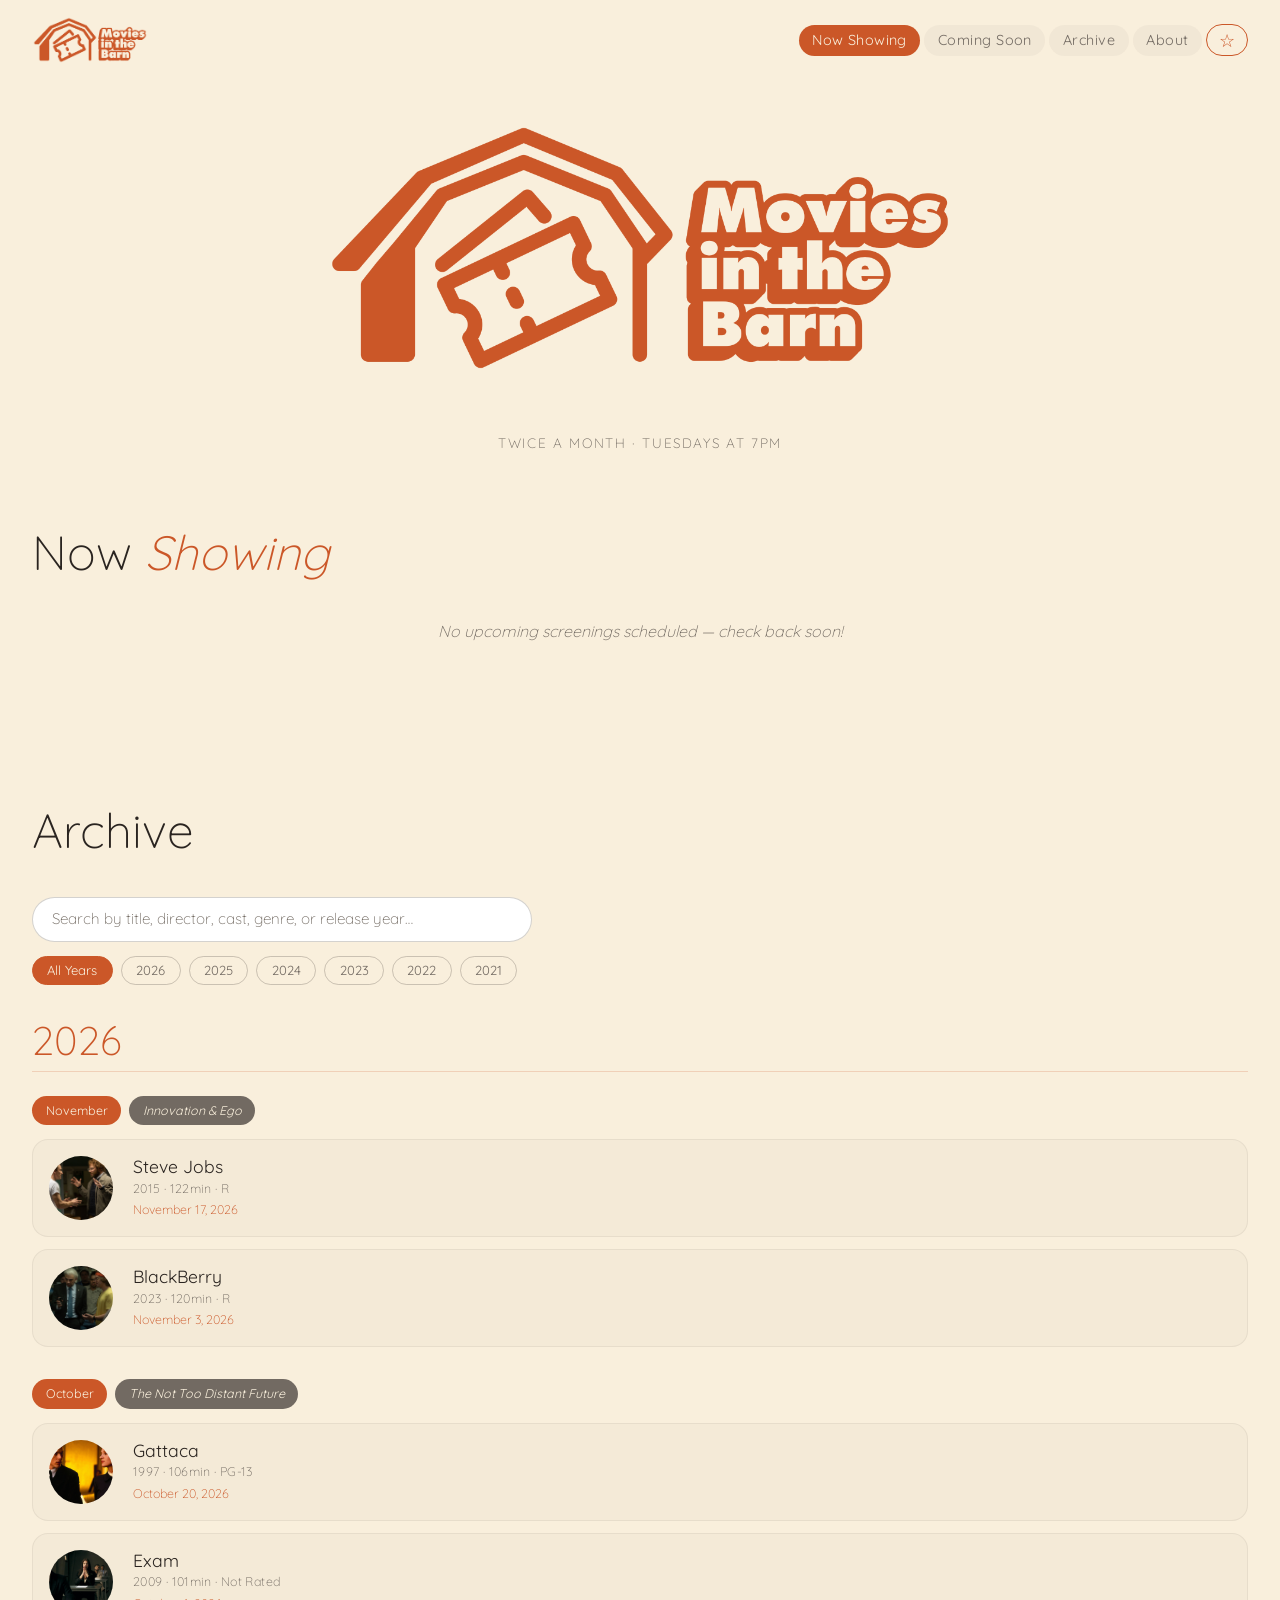
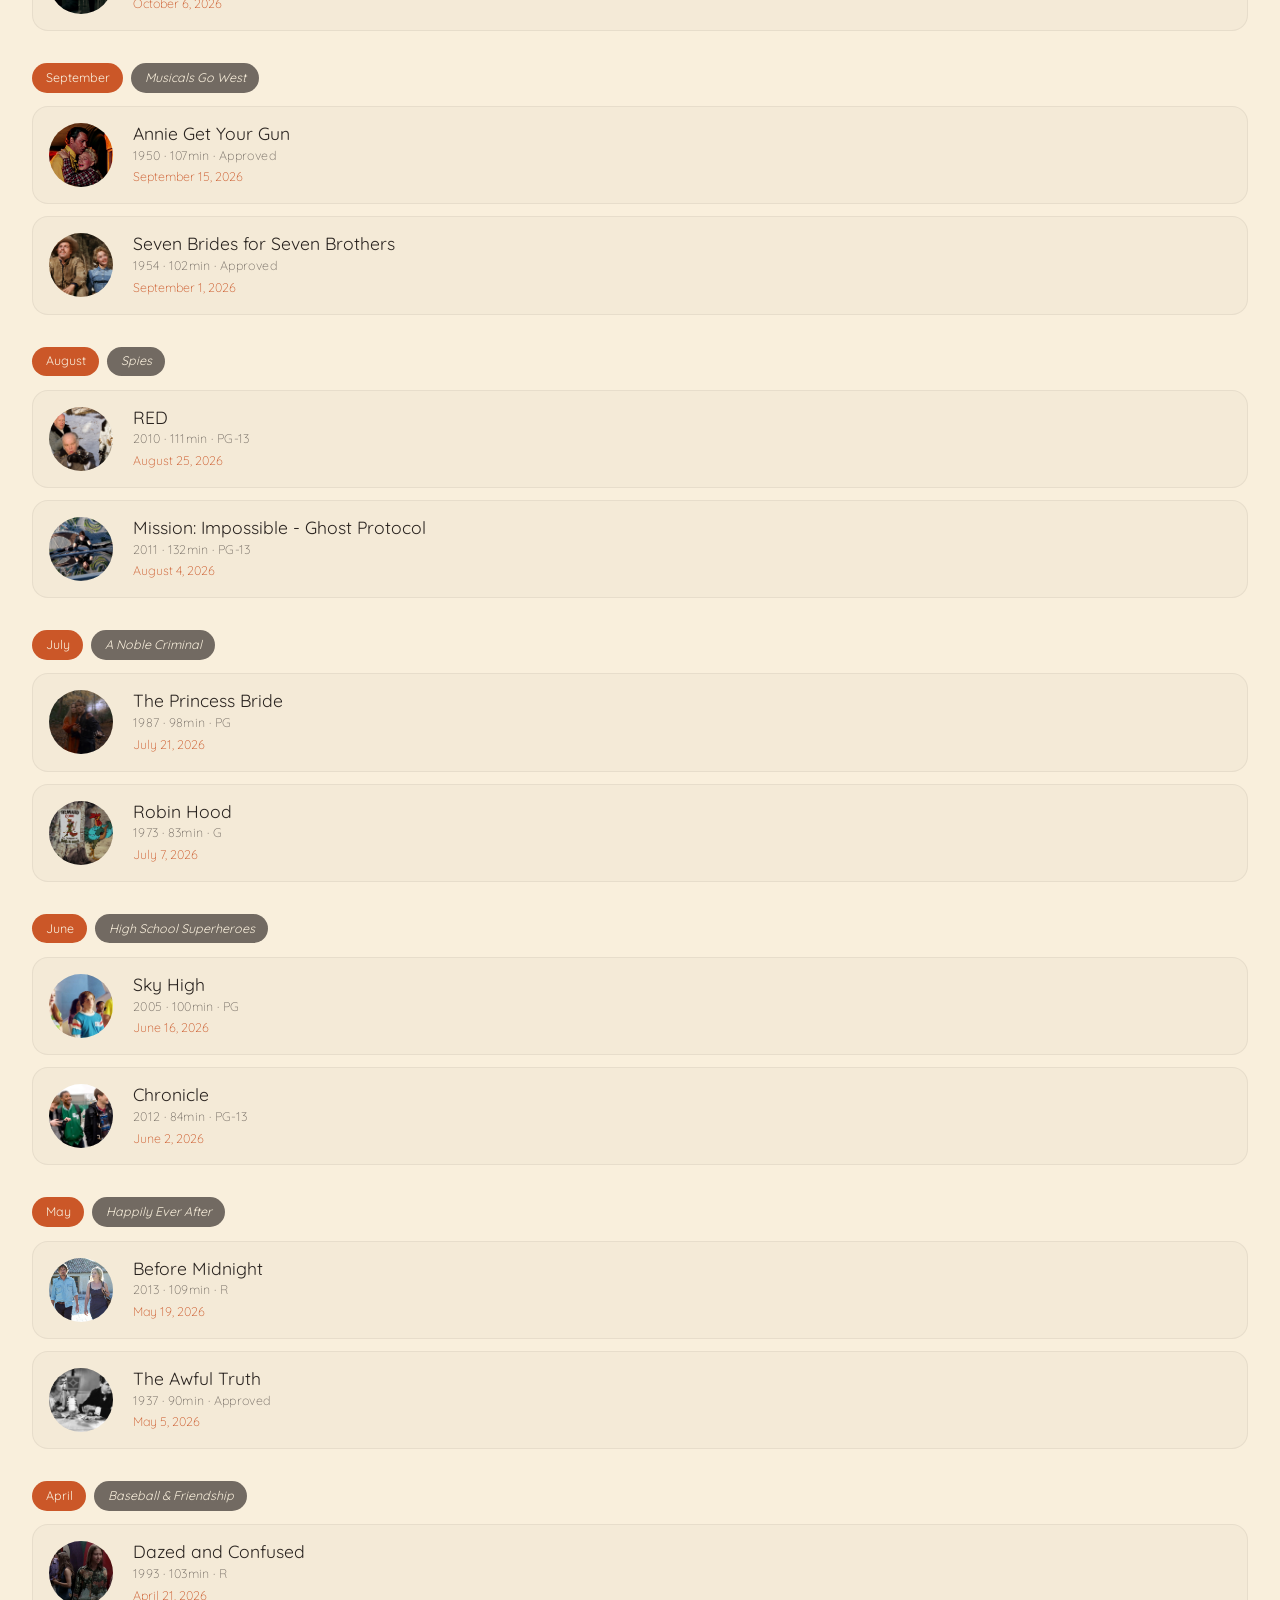
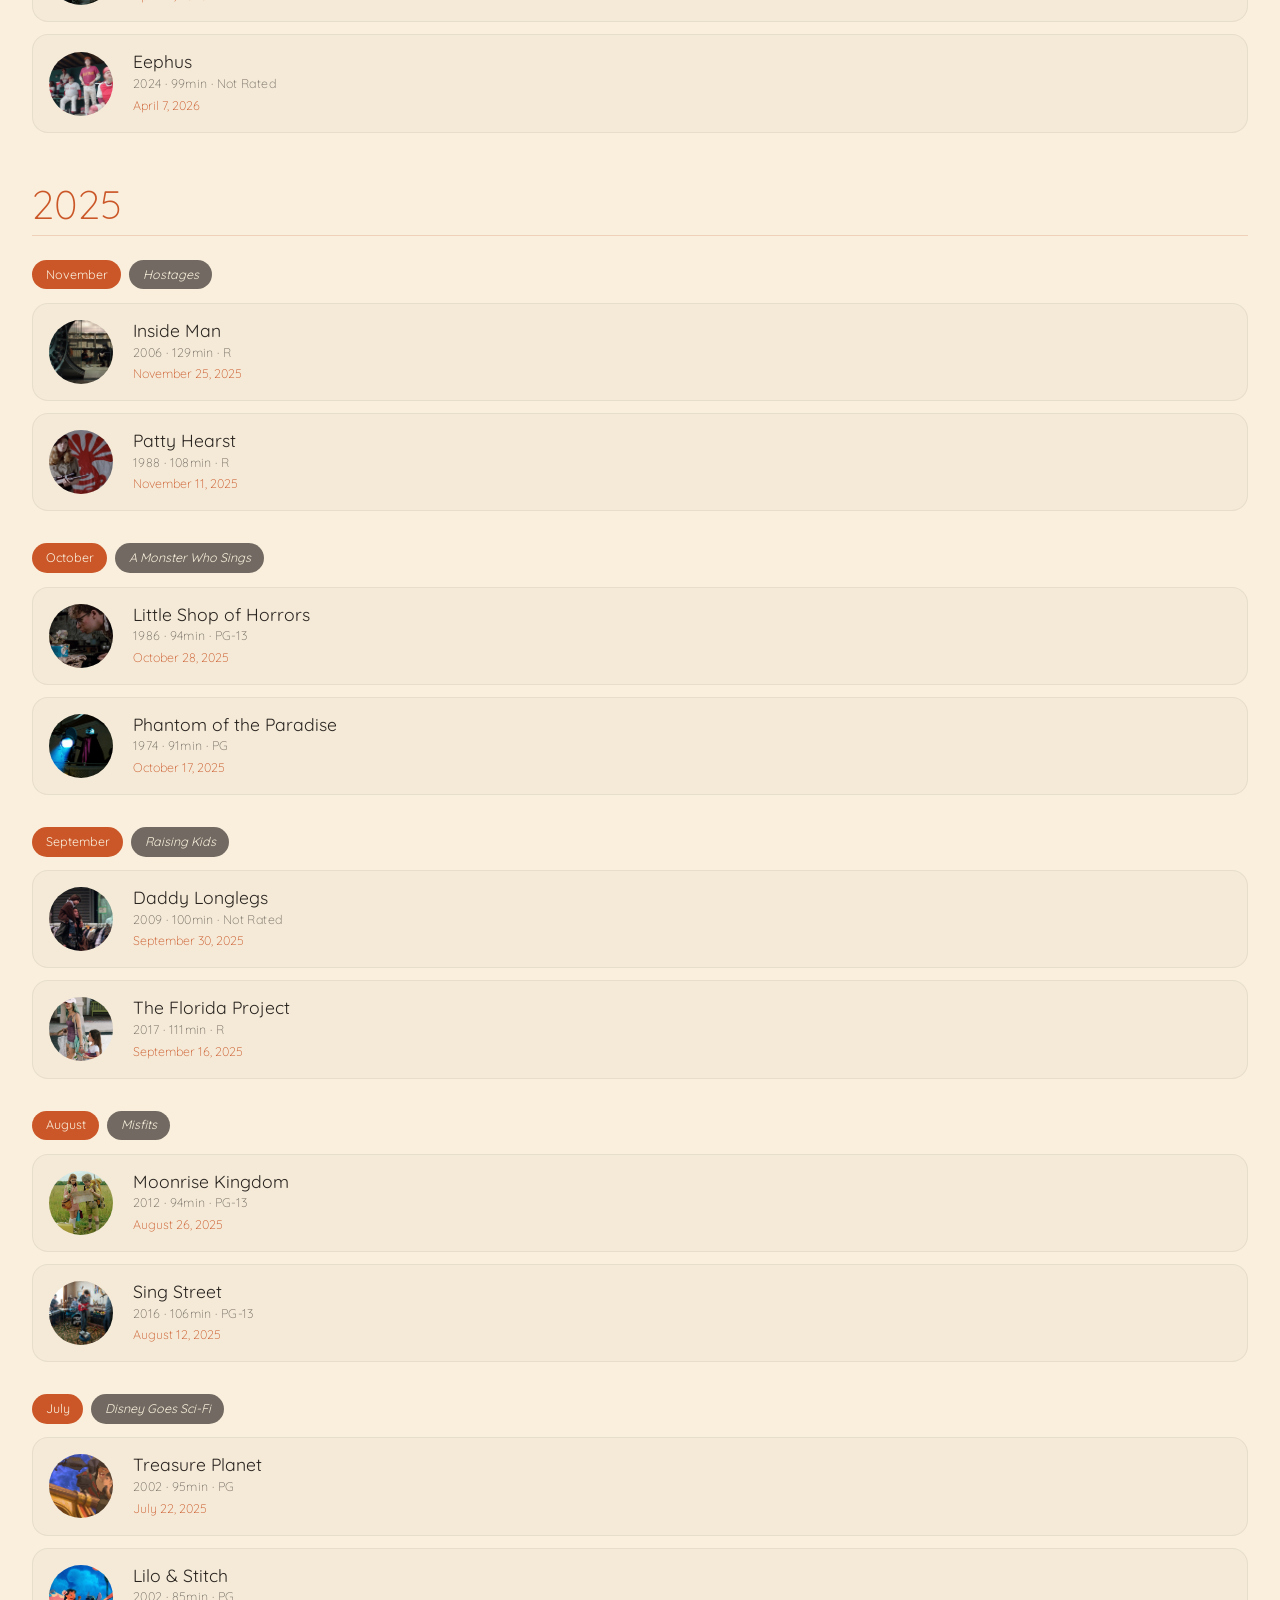
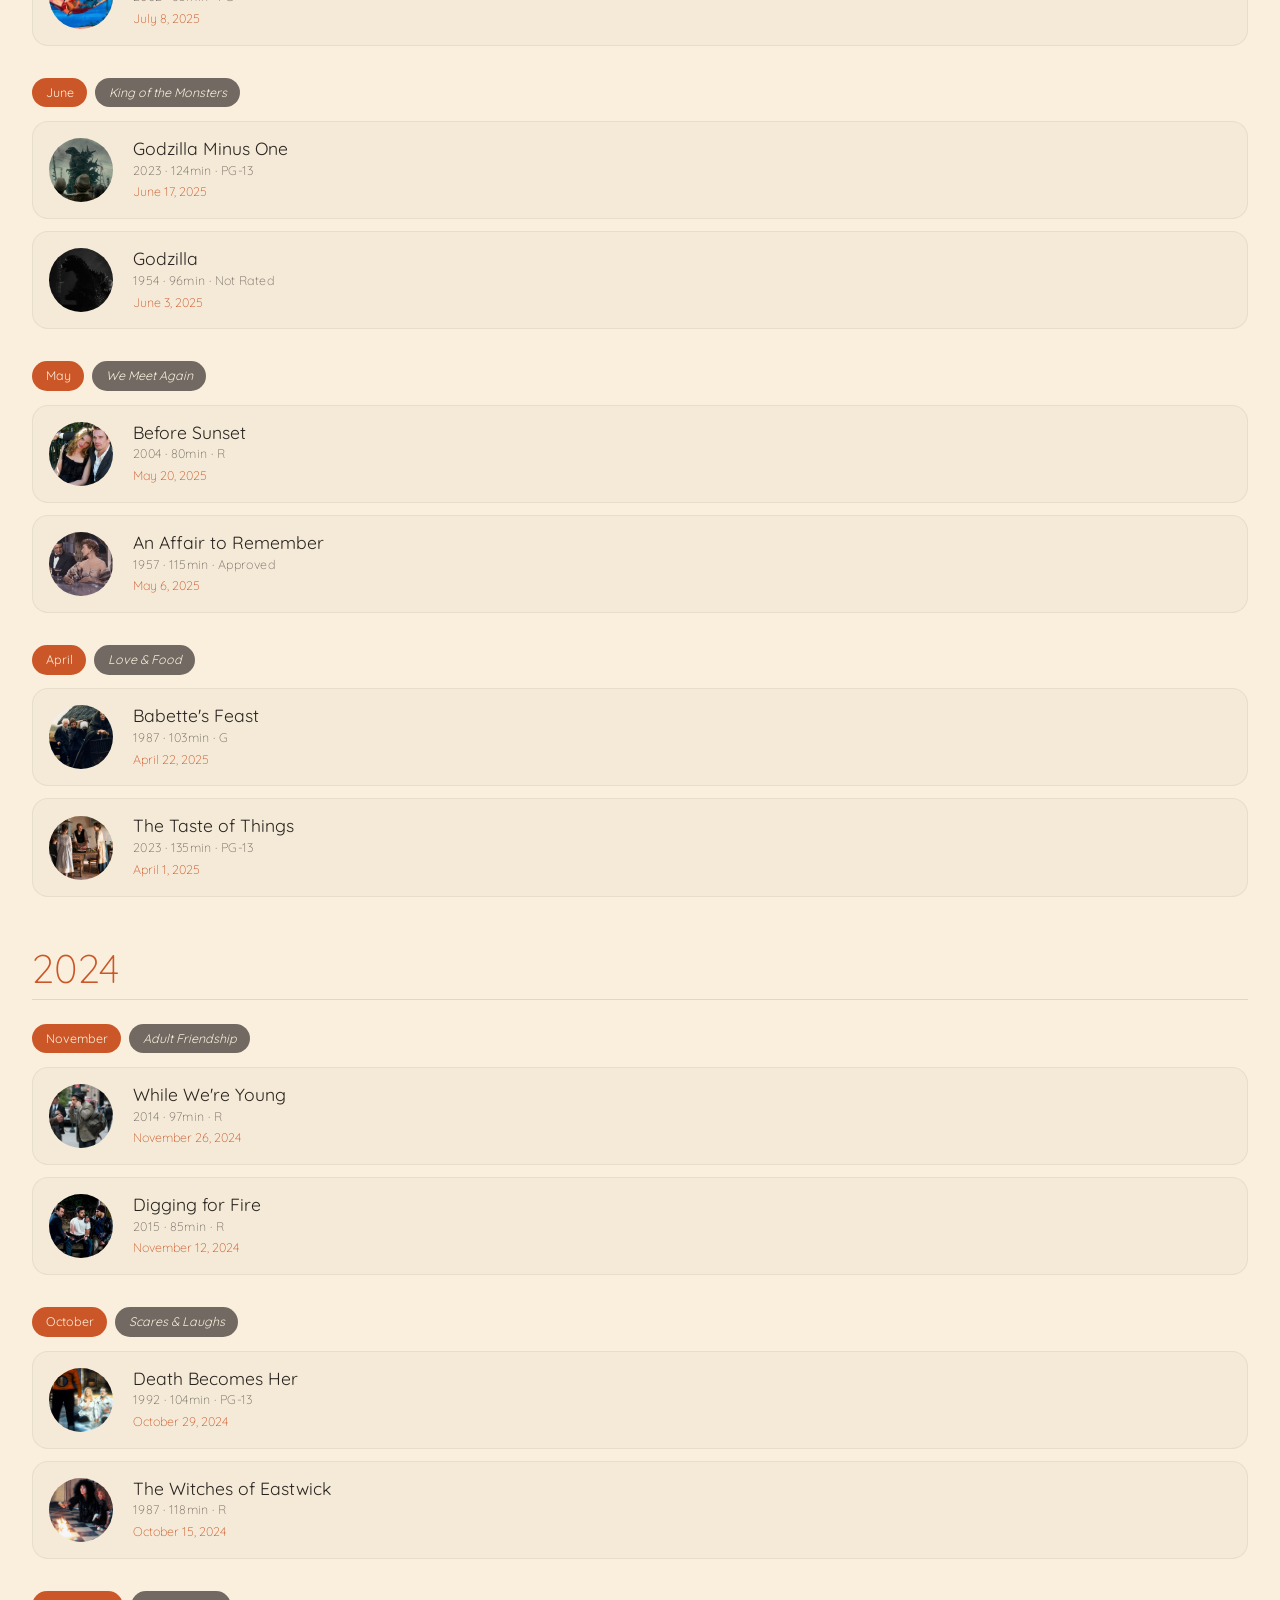
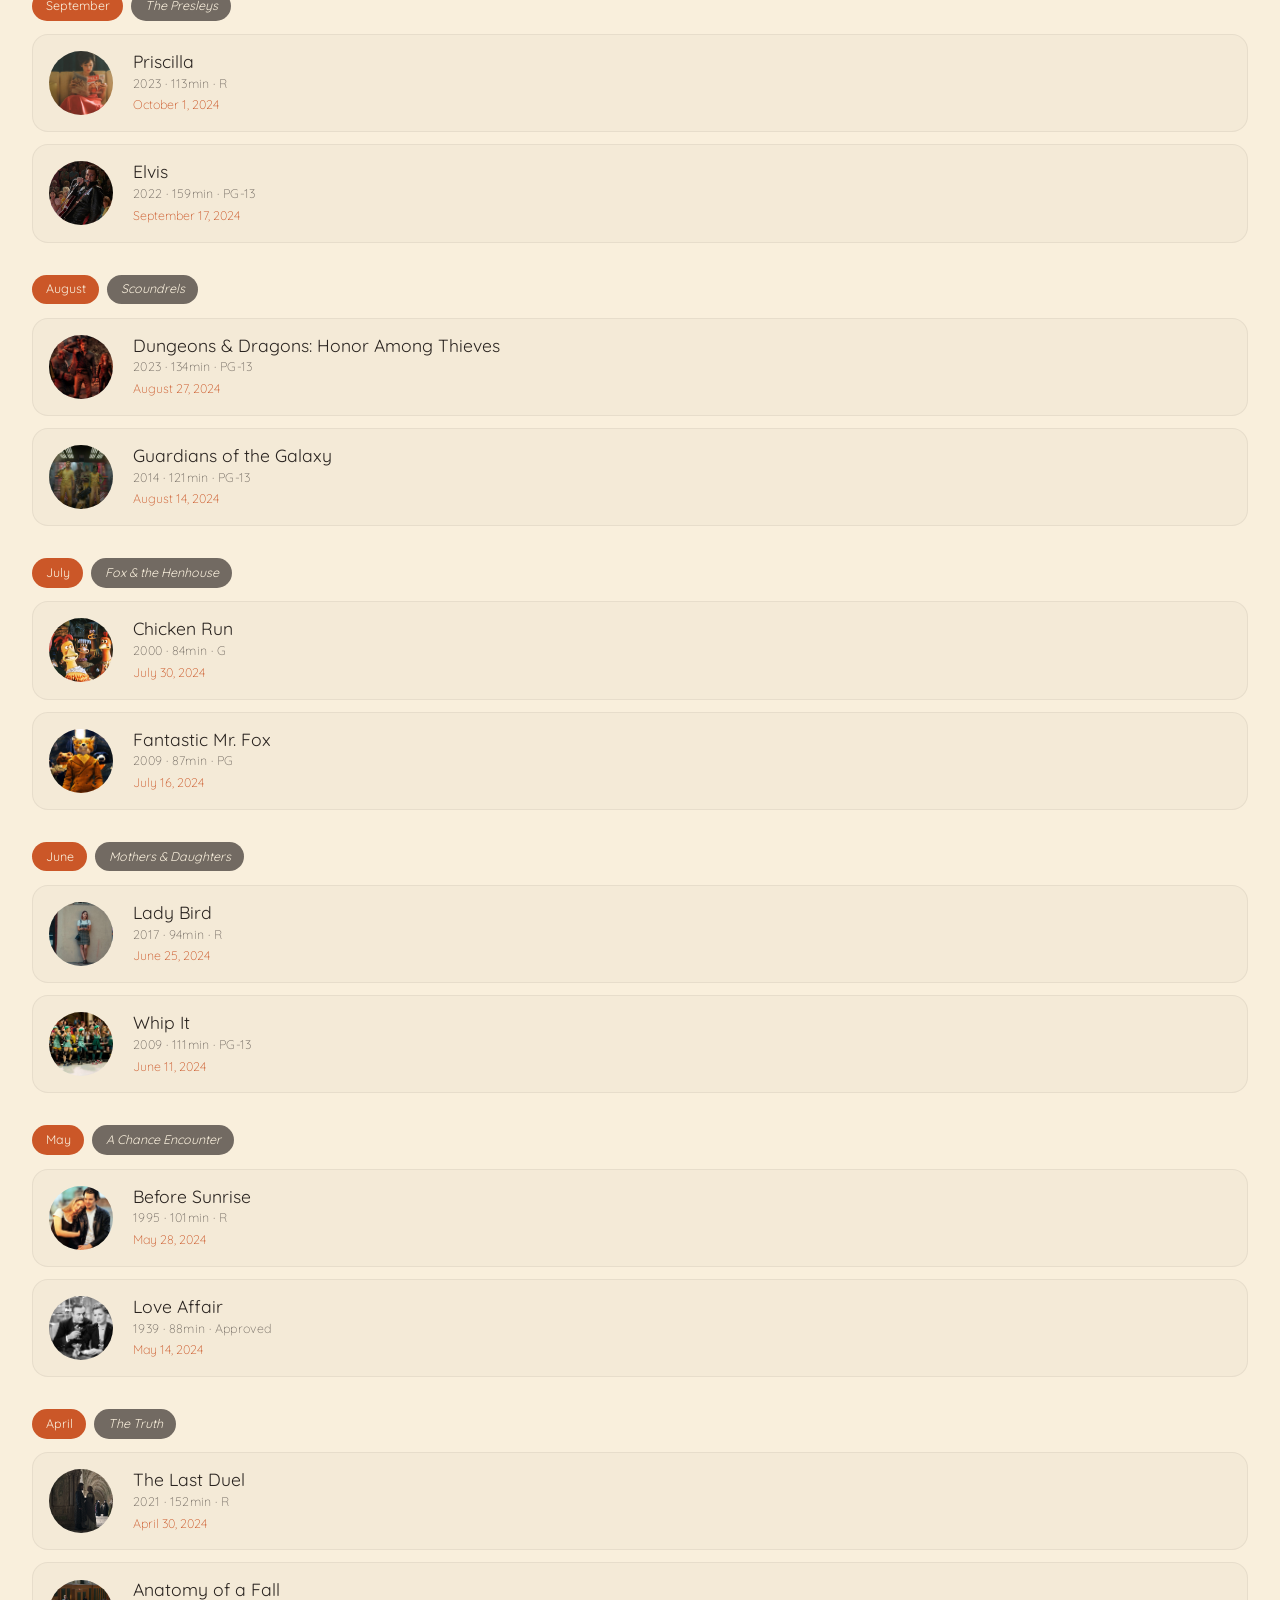
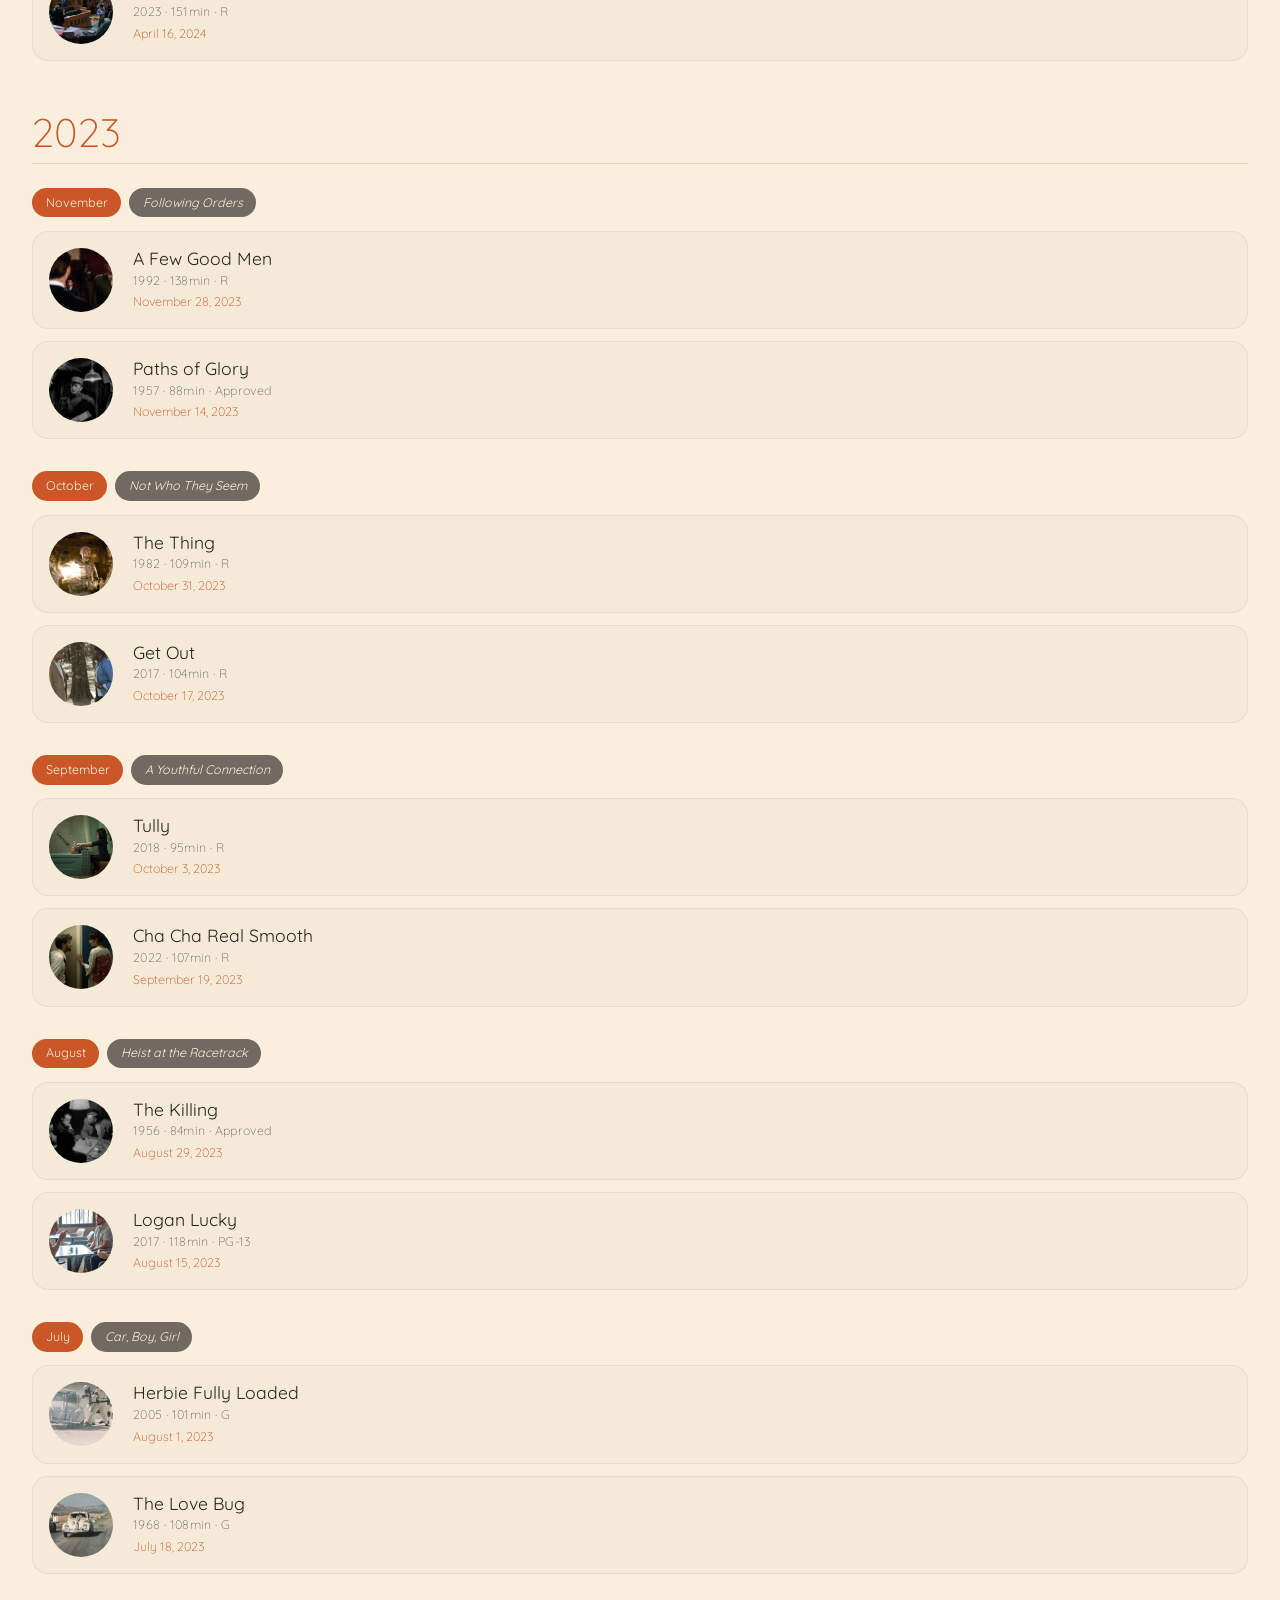
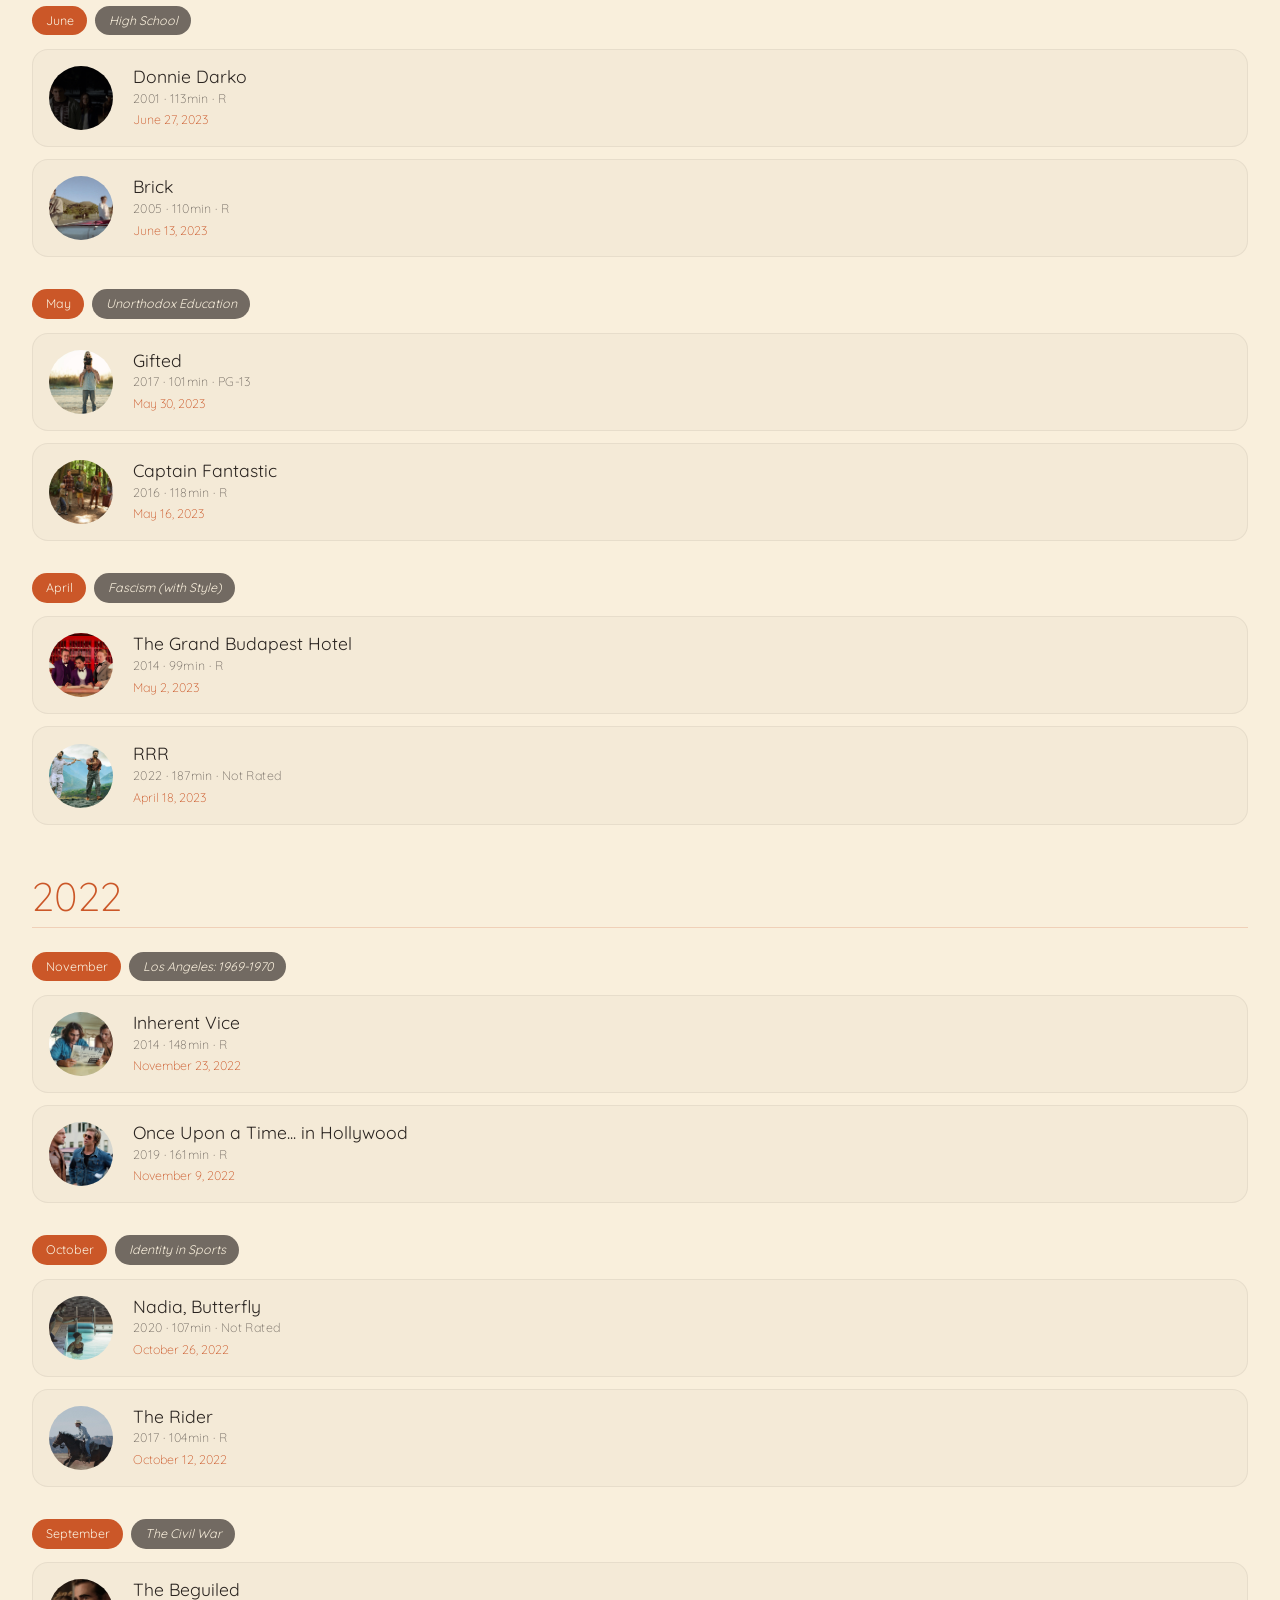
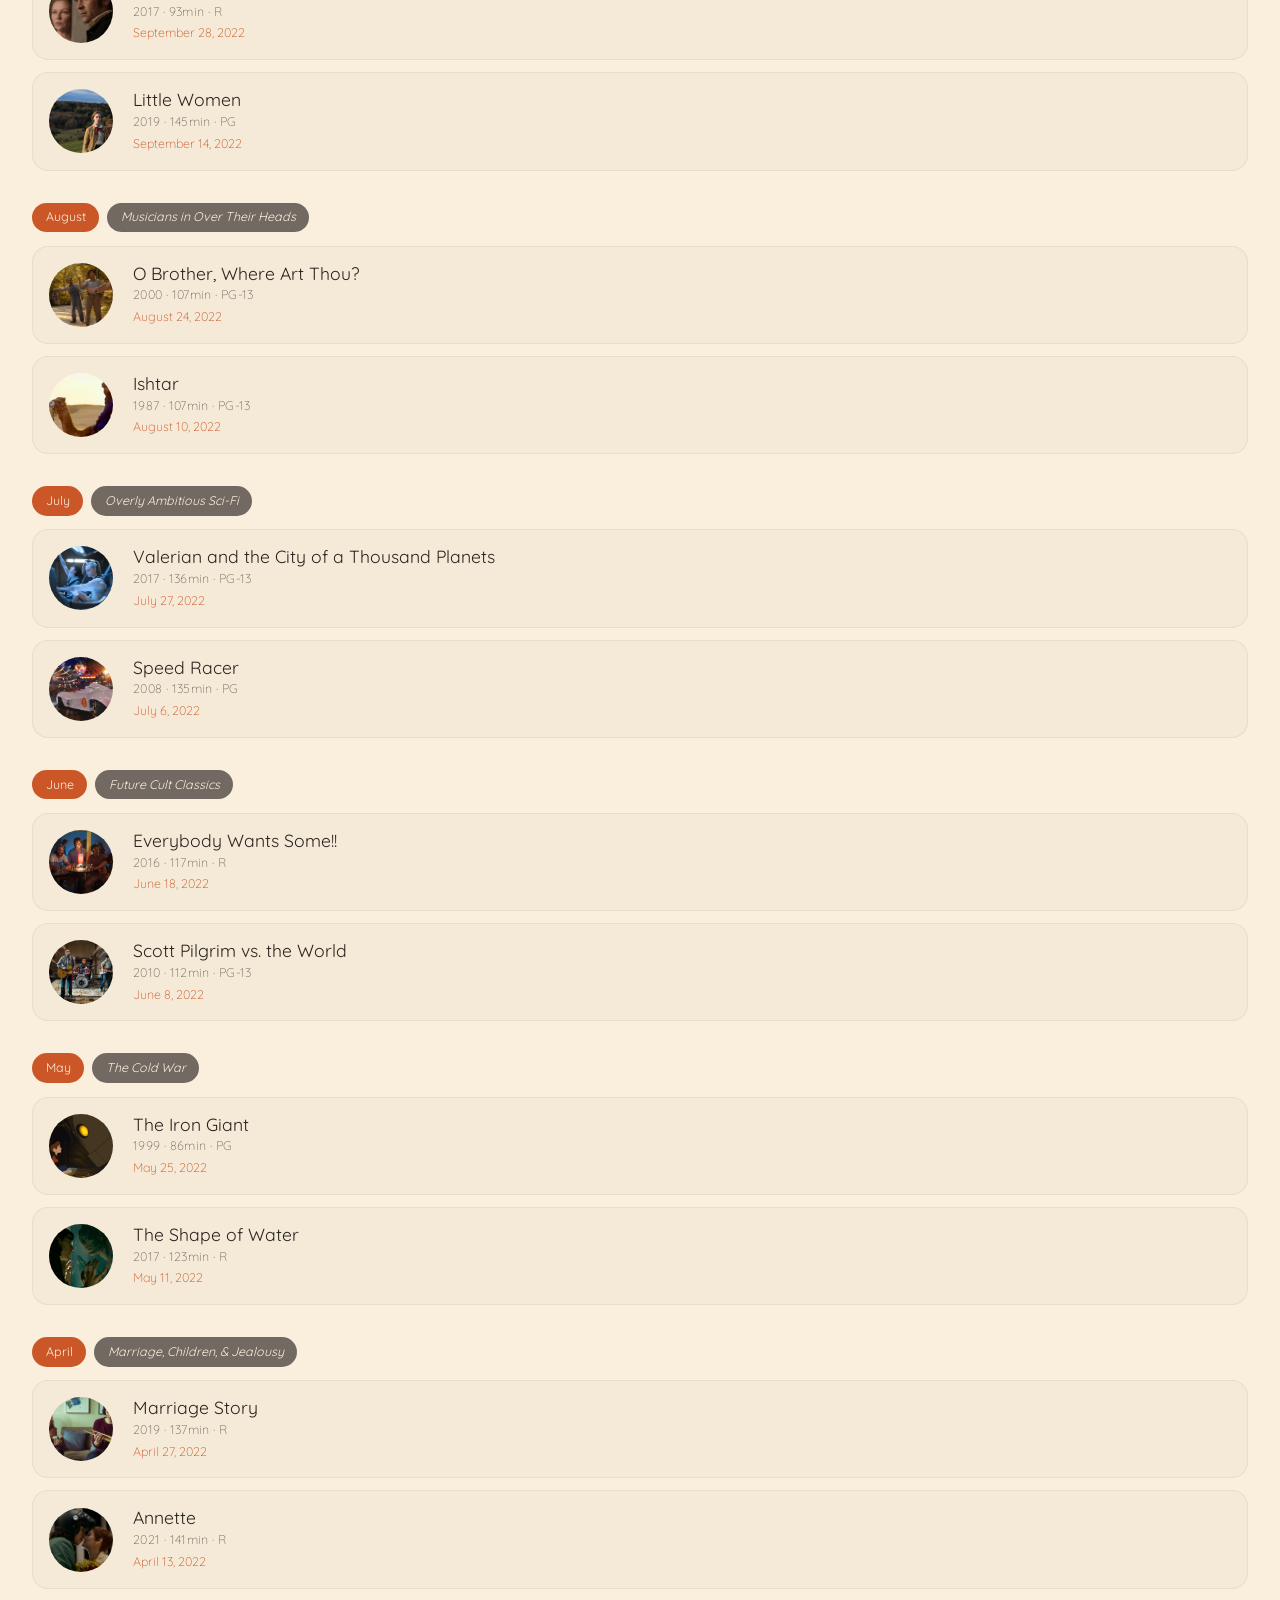
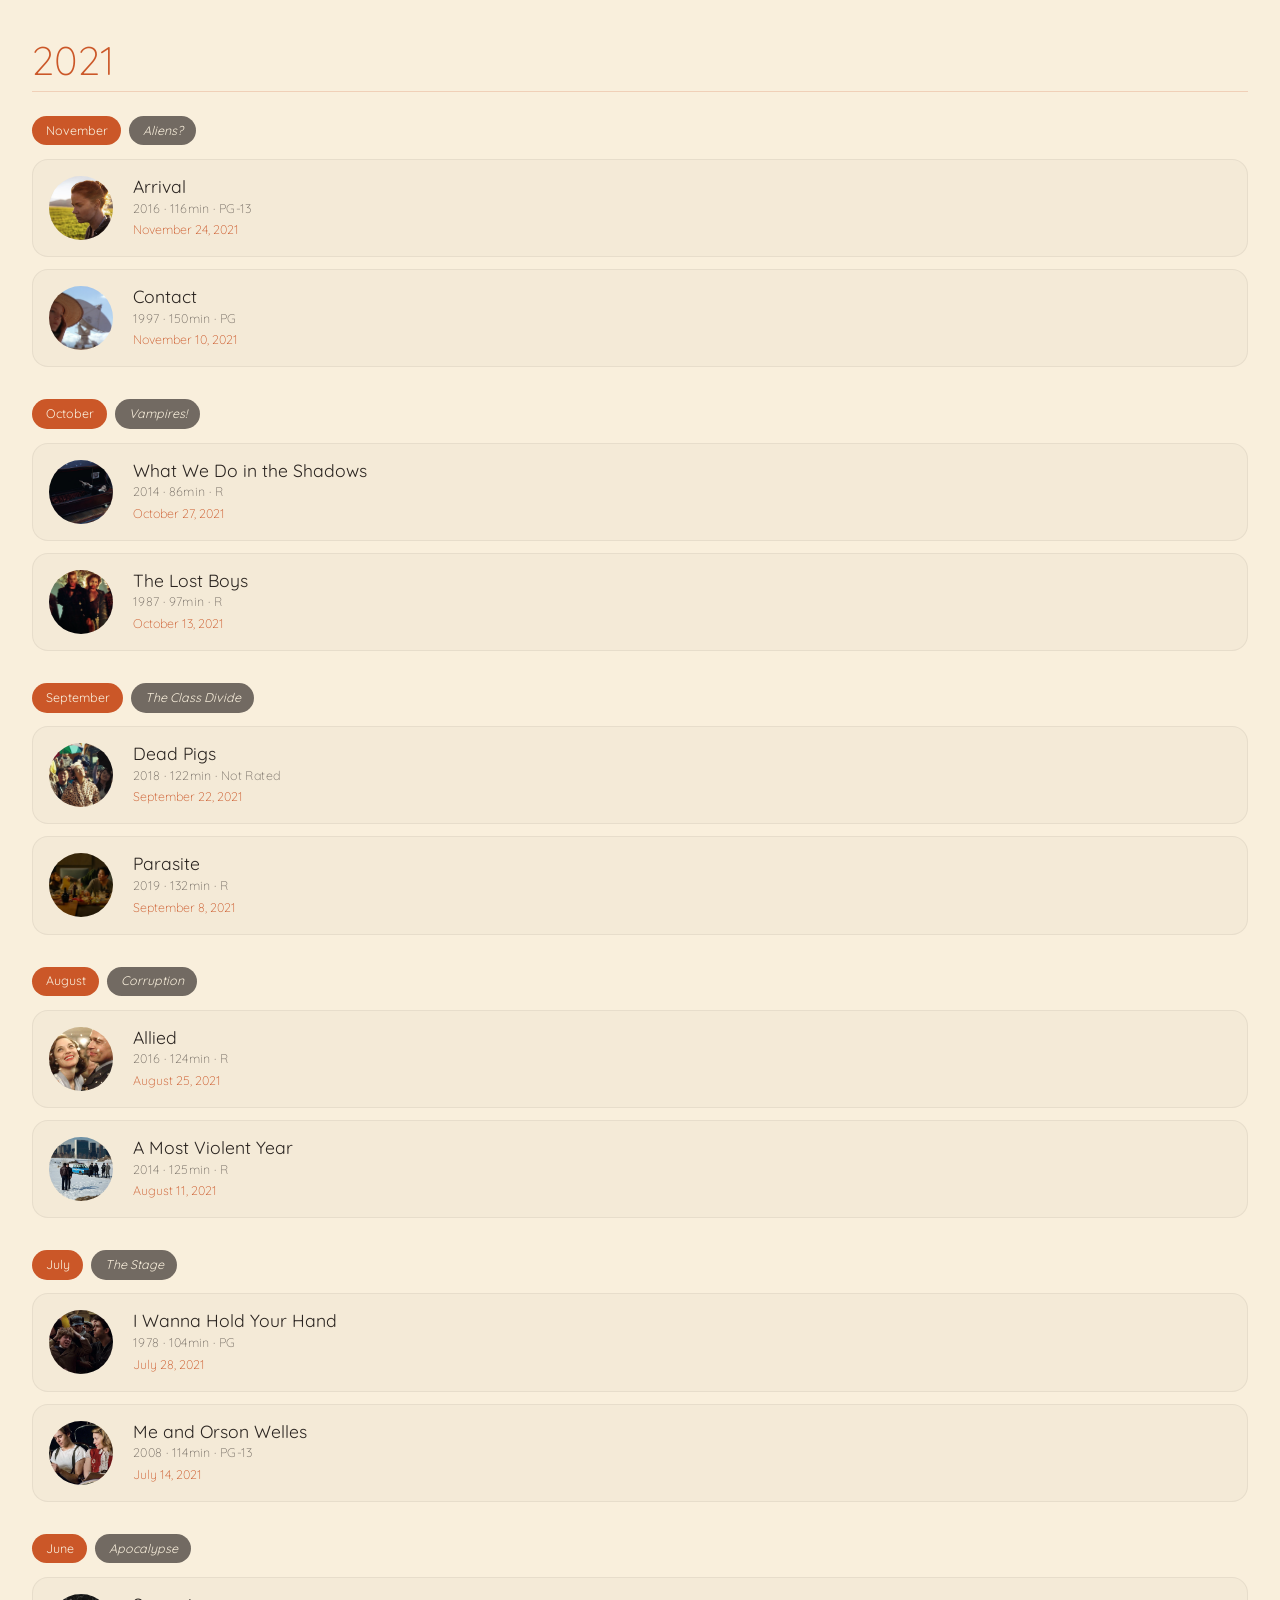
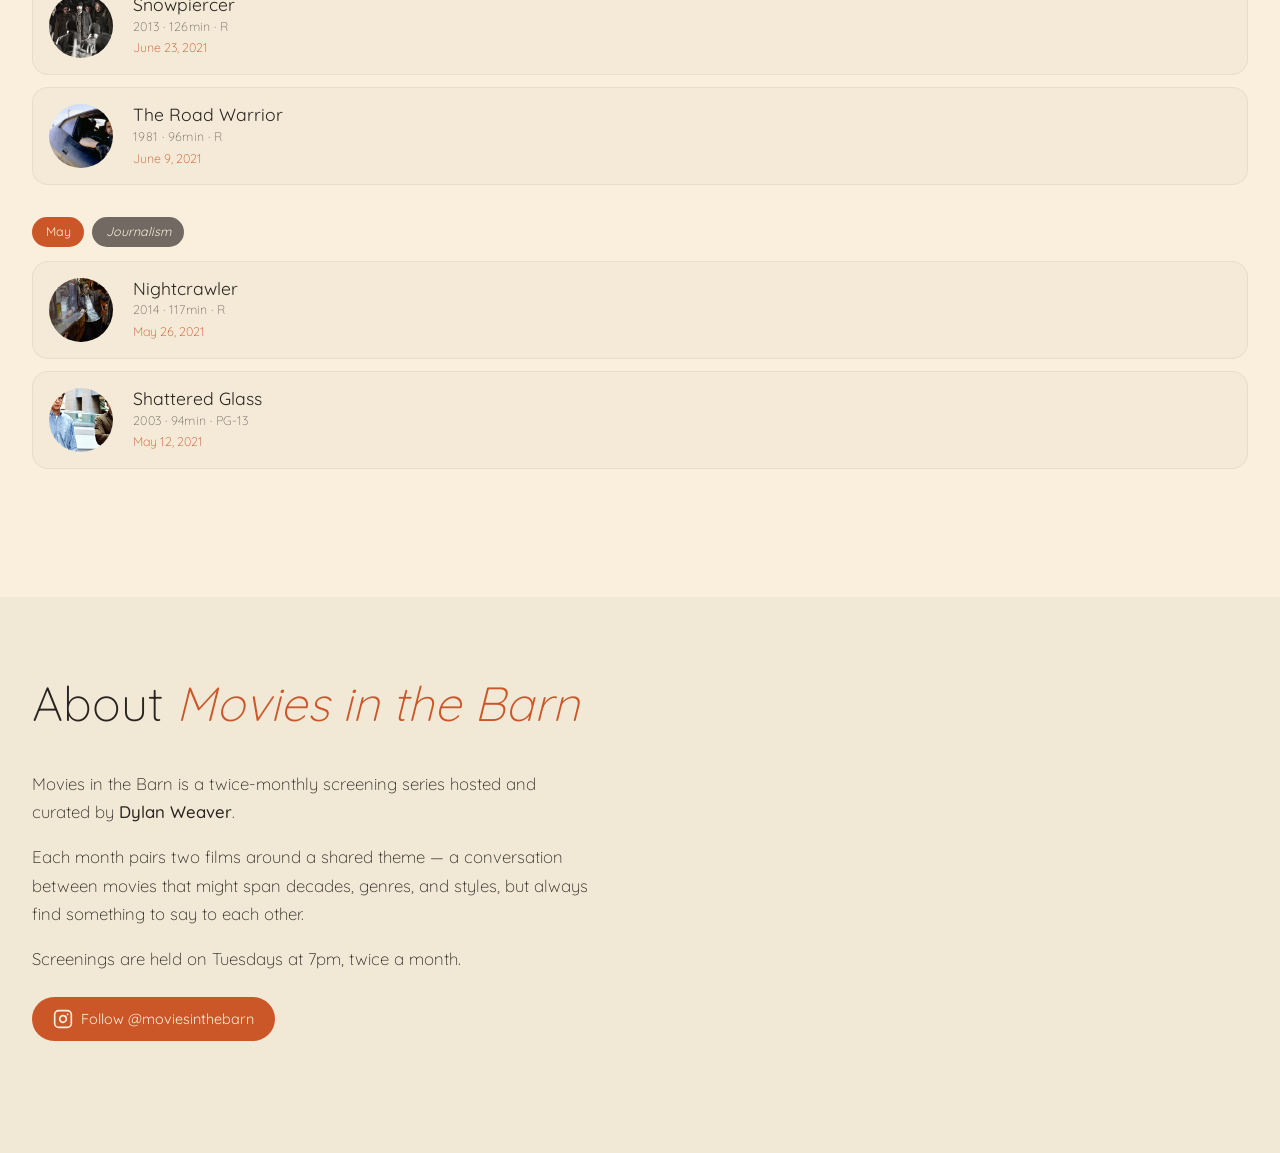
==== commit 8bf9b5f4: "Smooth logo scroll transition and cleanup Replace the binary fixed-position logo switch with a conti" ====
--- a/index.html
+++ b/index.html
@@ -318,66 +318,49 @@
     if (toggleBtn) toggleBtn.setAttribute("aria-pressed", savedMode === "fun");
 
     // ── Logo scroll behaviour ────────────────────────────────
-    // The logo continuously scales from full size to navbar size as you
-    // scroll through the hero. Once fully shrunk, it switches to
-    // position:fixed so it stays in the navbar after the hero scrolls away.
+    // The hero logo stays sticky and scales down as you scroll.
+    // Once the hero scrolls away, the nav logo (already in the navbar)
+    // fades in. No position switching, no layout shifts.
 
     const heroLogoWrap = document.querySelector(".hero-logo-wrap");
     const heroLogo     = heroLogoWrap.querySelector(".hero-logo");
     const heroSection  = document.querySelector(".hero");
-
-    const logoFullHeight = 320;   // CSS .hero-logo height
-    const logoNavHeight  = 58;    // target height in navbar
+    const heroText     = heroSection.querySelector(".hero-text");
+    const navLogo      = document.querySelector(".site-header .logo");
+
+    const logoFullHeight = 320;
+    const logoNavHeight  = 58;
     const minScale       = logoNavHeight / logoFullHeight;
-    const shrinkRange    = logoFullHeight - logoNavHeight;
-    let logoFixed = false;
-
-    // The scroll position at which the sticky logo first hits its top:11px stop
+
+    // The hero logo shrinks over this scroll distance
+    const shrinkRange = logoFullHeight * 0.6;
+
+    // Scroll-Y where the sticky logo first touches its top:11px stop
     const stickyEngageY = heroLogoWrap.getBoundingClientRect().top + window.scrollY - 11;
-
-    function getLogoLeft() {
-      const rem = parseFloat(getComputedStyle(document.documentElement).fontSize);
-      return Math.max((window.innerWidth - 1400) / 2, 0) + 2 * rem;
-    }
 
     function updateLogo() {
       const scrolled = window.scrollY - stickyEngageY;
       const progress = Math.max(0, Math.min(1, scrolled / shrinkRange));
 
-      if (progress < 1) {
-        // ── Scaling phase: logo is sticky and shrinks continuously ──
-        if (logoFixed) {
-          logoFixed = false;
-          heroLogoWrap.style.cssText = "";
-          heroLogoWrap.classList.remove("is-stuck");
-          heroSection.classList.remove("hero--stuck");
-        }
-        const scale = 1 - progress * (1 - minScale);
-        heroLogo.style.transform = "scale(" + scale.toFixed(5) + ")";
-
-        // Fade hero text in the first half of the shrink
-        const heroText = heroSection.querySelector(".hero-text");
-        if (heroText) heroText.style.opacity = Math.max(0, 1 - progress * 2.5);
-      } else {
-        // ── Fixed phase: lock logo into navbar ──
-        heroLogo.style.transform = "scale(" + minScale + ")";
-        if (!logoFixed) {
-          logoFixed = true;
-          heroLogoWrap.classList.add("is-stuck");
-          heroSection.classList.add("hero--stuck");
-          const navZ = parseInt(getComputedStyle(document.querySelector(".site-header")).zIndex) || 110;
-          heroLogoWrap.style.cssText =
-            `position:fixed;top:11px;left:${getLogoLeft()}px;margin:0;z-index:${navZ};width:fit-content;`;
-        }
-        const heroText = heroSection.querySelector(".hero-text");
-        if (heroText) heroText.style.opacity = 0;
+      // Scale the hero logo
+      const scale = 1 - progress * (1 - minScale);
+      heroLogo.style.transform = "scale(" + scale.toFixed(5) + ")";
+
+      // Fade hero text in the first half
+      if (heroText) heroText.style.opacity = Math.max(0, 1 - progress * 2.5);
+
+      // Once the hero logo area scrolls past the navbar, show the nav logo
+      const wrapRect = heroLogoWrap.getBoundingClientRect();
+      const heroLogoBtm = wrapRect.top + logoNavHeight; // visible bottom of scaled logo
+      const navShow = heroLogoBtm < 80; // 80 = navbar height
+
+      if (navLogo) {
+        navLogo.style.opacity = navShow ? "1" : "0";
+        navLogo.style.pointerEvents = navShow ? "auto" : "none";
       }
     }
 
     window.addEventListener("scroll", updateLogo, { passive: true });
-    window.addEventListener("resize", function () {
-      if (logoFixed) heroLogoWrap.style.left = getLogoLeft() + "px";
-    }, { passive: true });
     updateLogo();
 
     // Highlight active nav link based on scroll position
--- a/style.css
+++ b/style.css
@@ -65,7 +65,6 @@
   height: 58px;
   width: auto;
   background: transparent;
-  mix-blend-mode: multiply;
   opacity: 0;
   pointer-events: none;
   transition: opacity 0.35s;
@@ -144,15 +143,6 @@
   margin: 0 auto 1.5rem;
   background: transparent;
   width: fit-content;
-  transition: margin 0.3s ease;
-}
-.hero-logo-wrap.is-stuck {
-  pointer-events: none;
-  margin-left: 0;
-  margin-right: auto;
-}
-.hero-logo-wrap.is-stuck .hero-logo {
-  pointer-events: auto;
 }
 
 .hero-logo {
@@ -171,9 +161,6 @@
   transition: opacity 0.3s ease;
 }
 
-.hero.hero--stuck .hero-text {
-  opacity: 0;
-}
 
 .hero-eyebrow {
   font-family: var(--font-body);
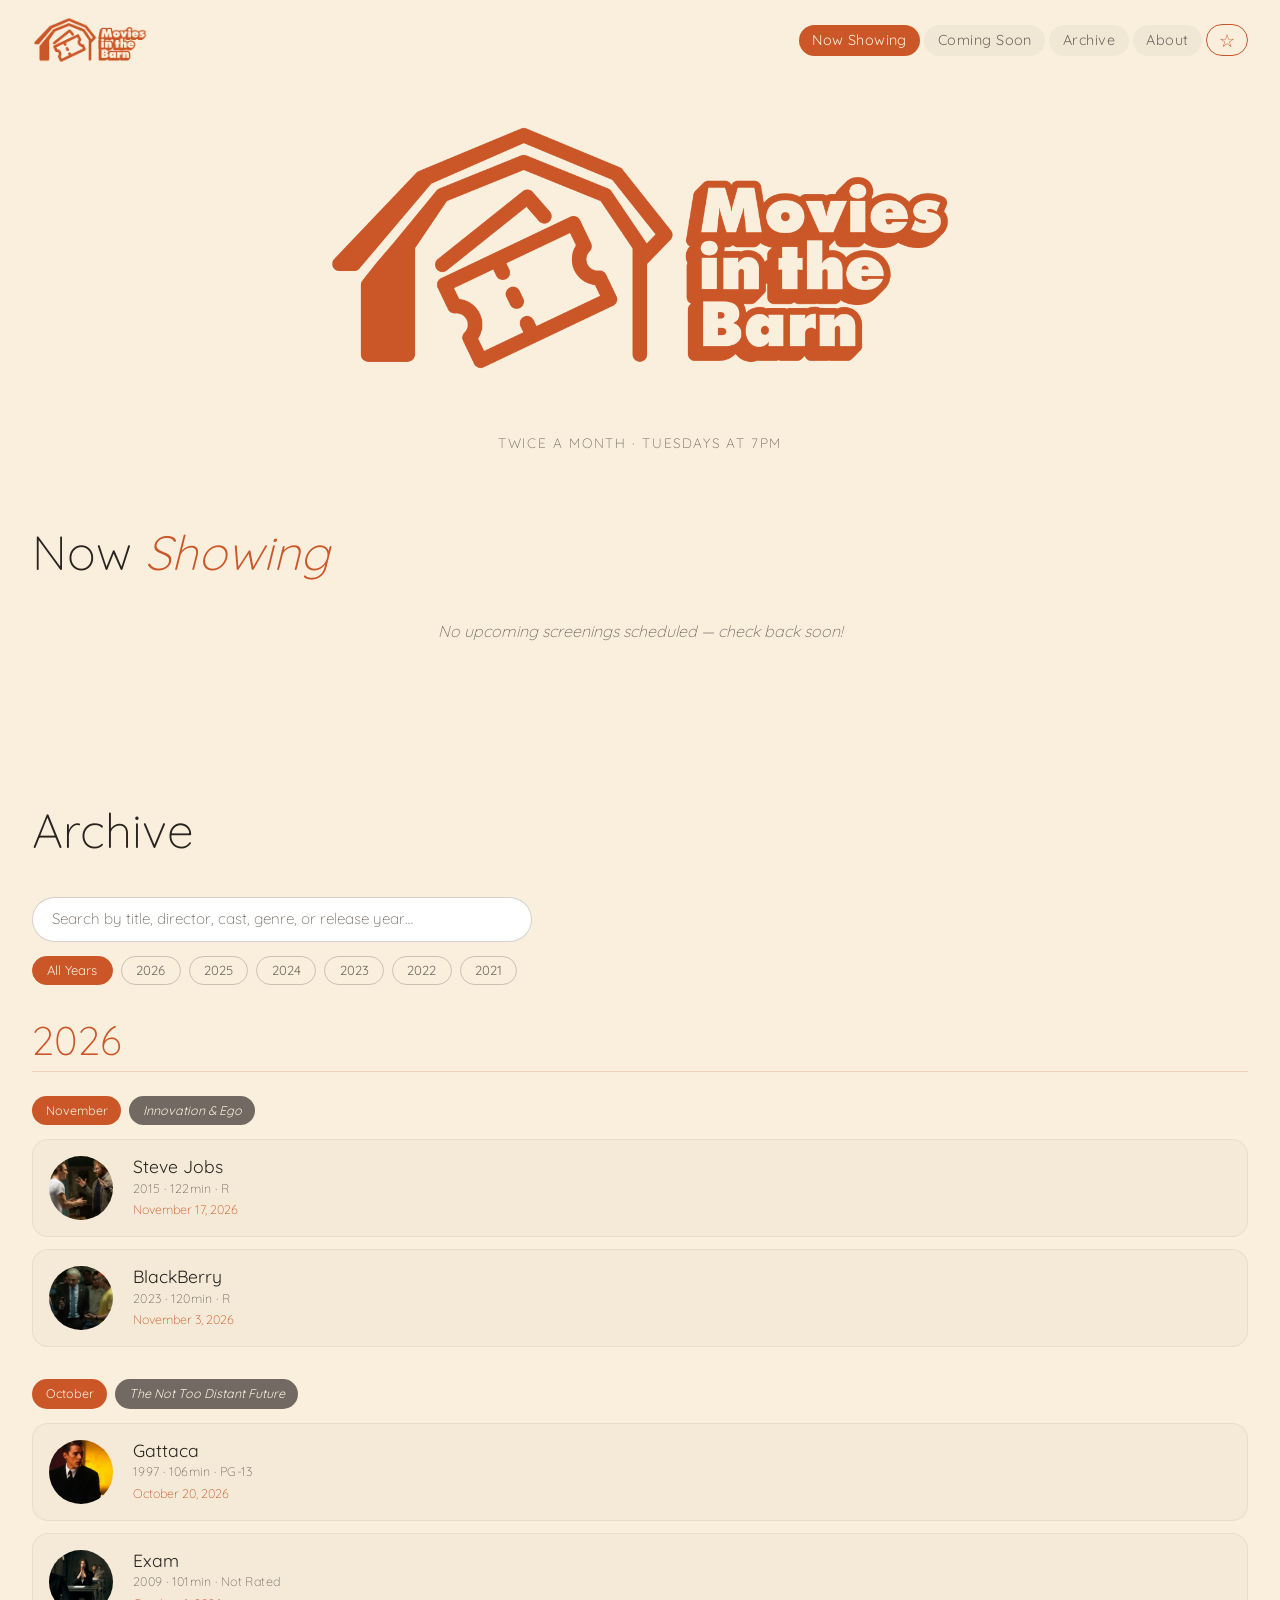
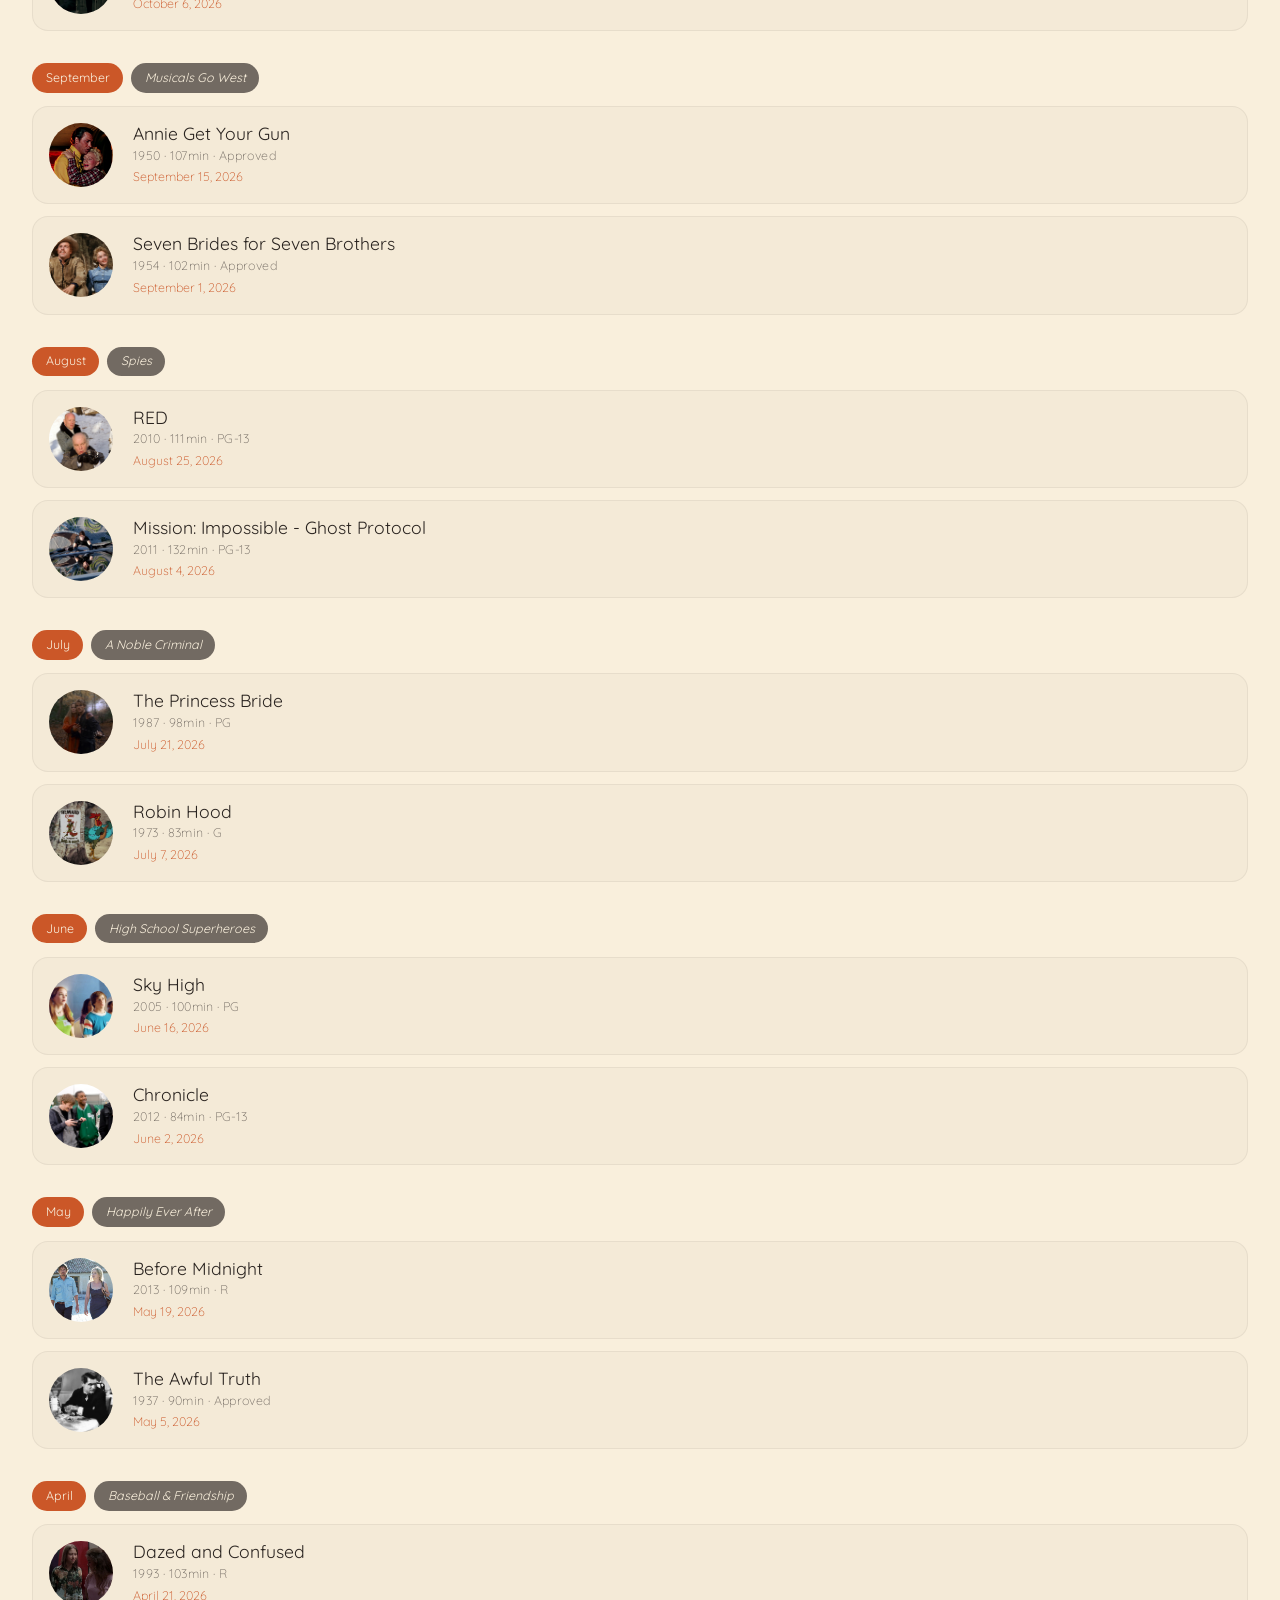
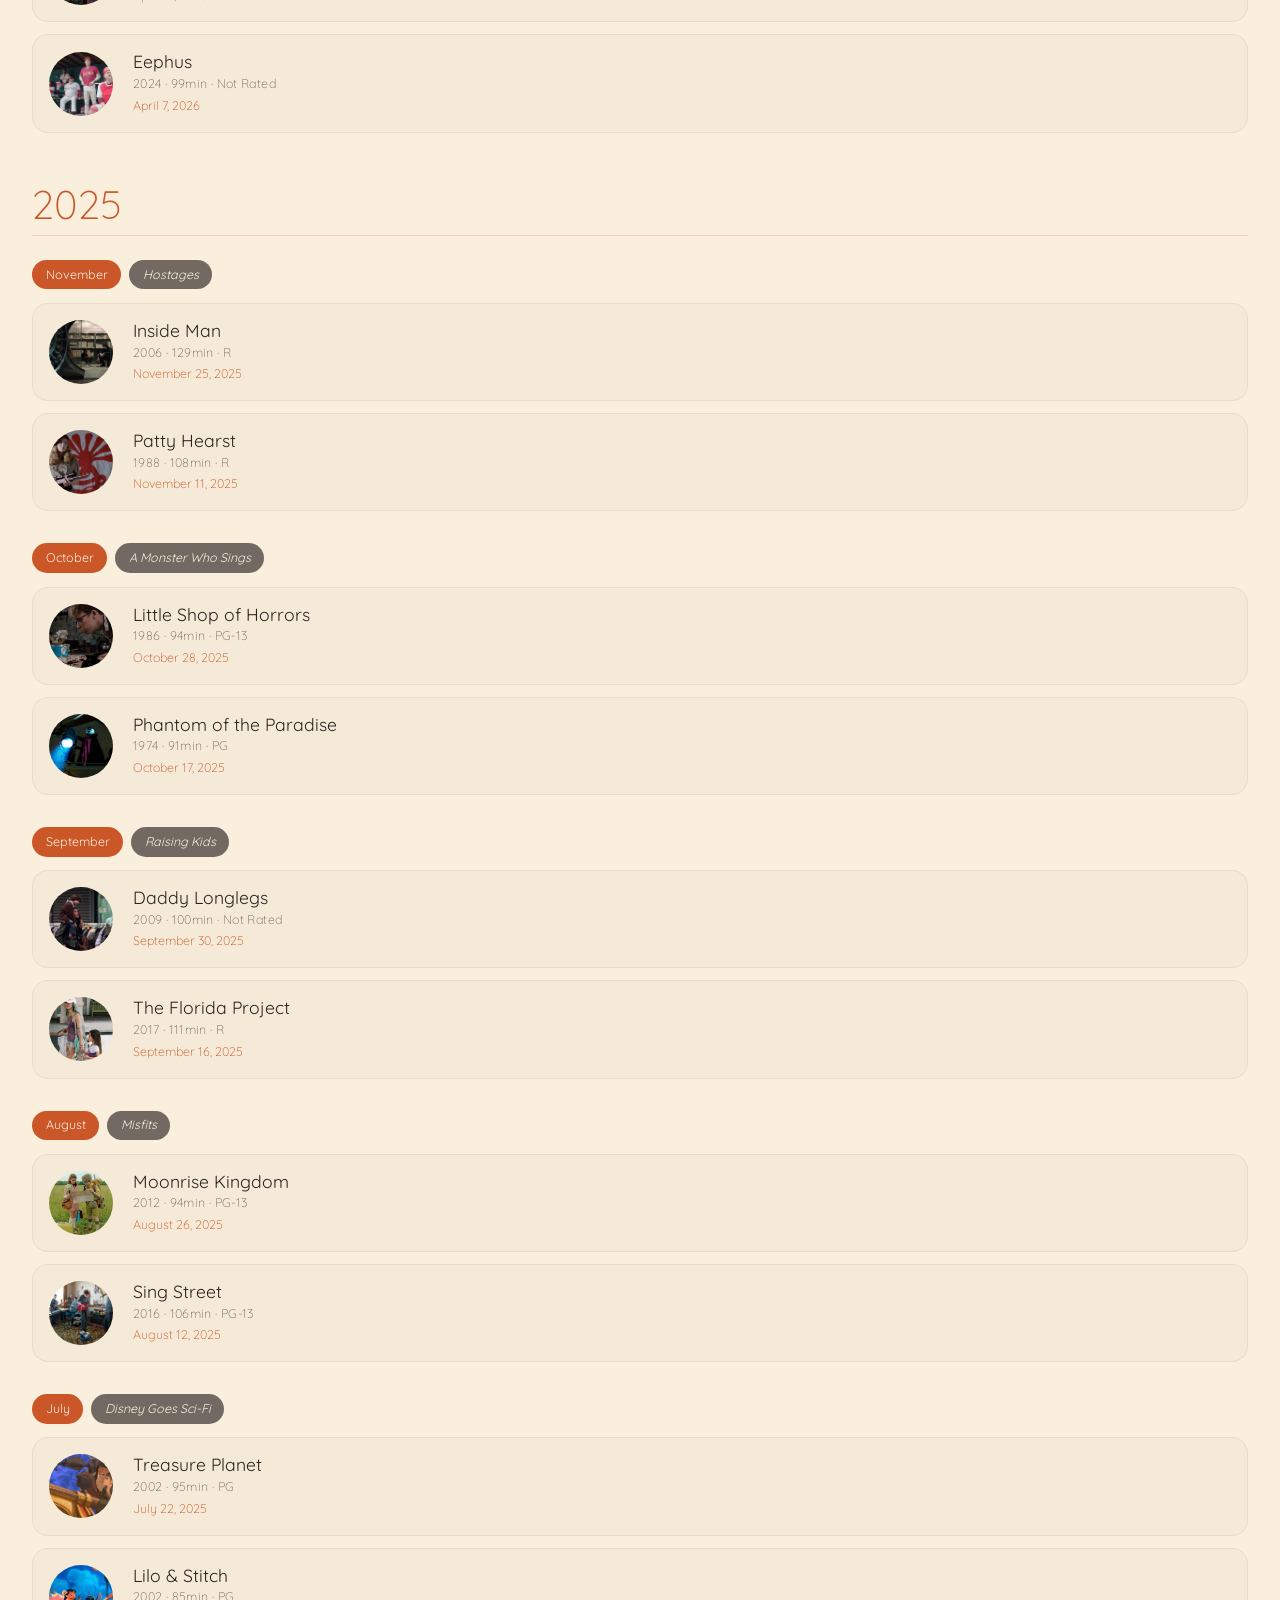
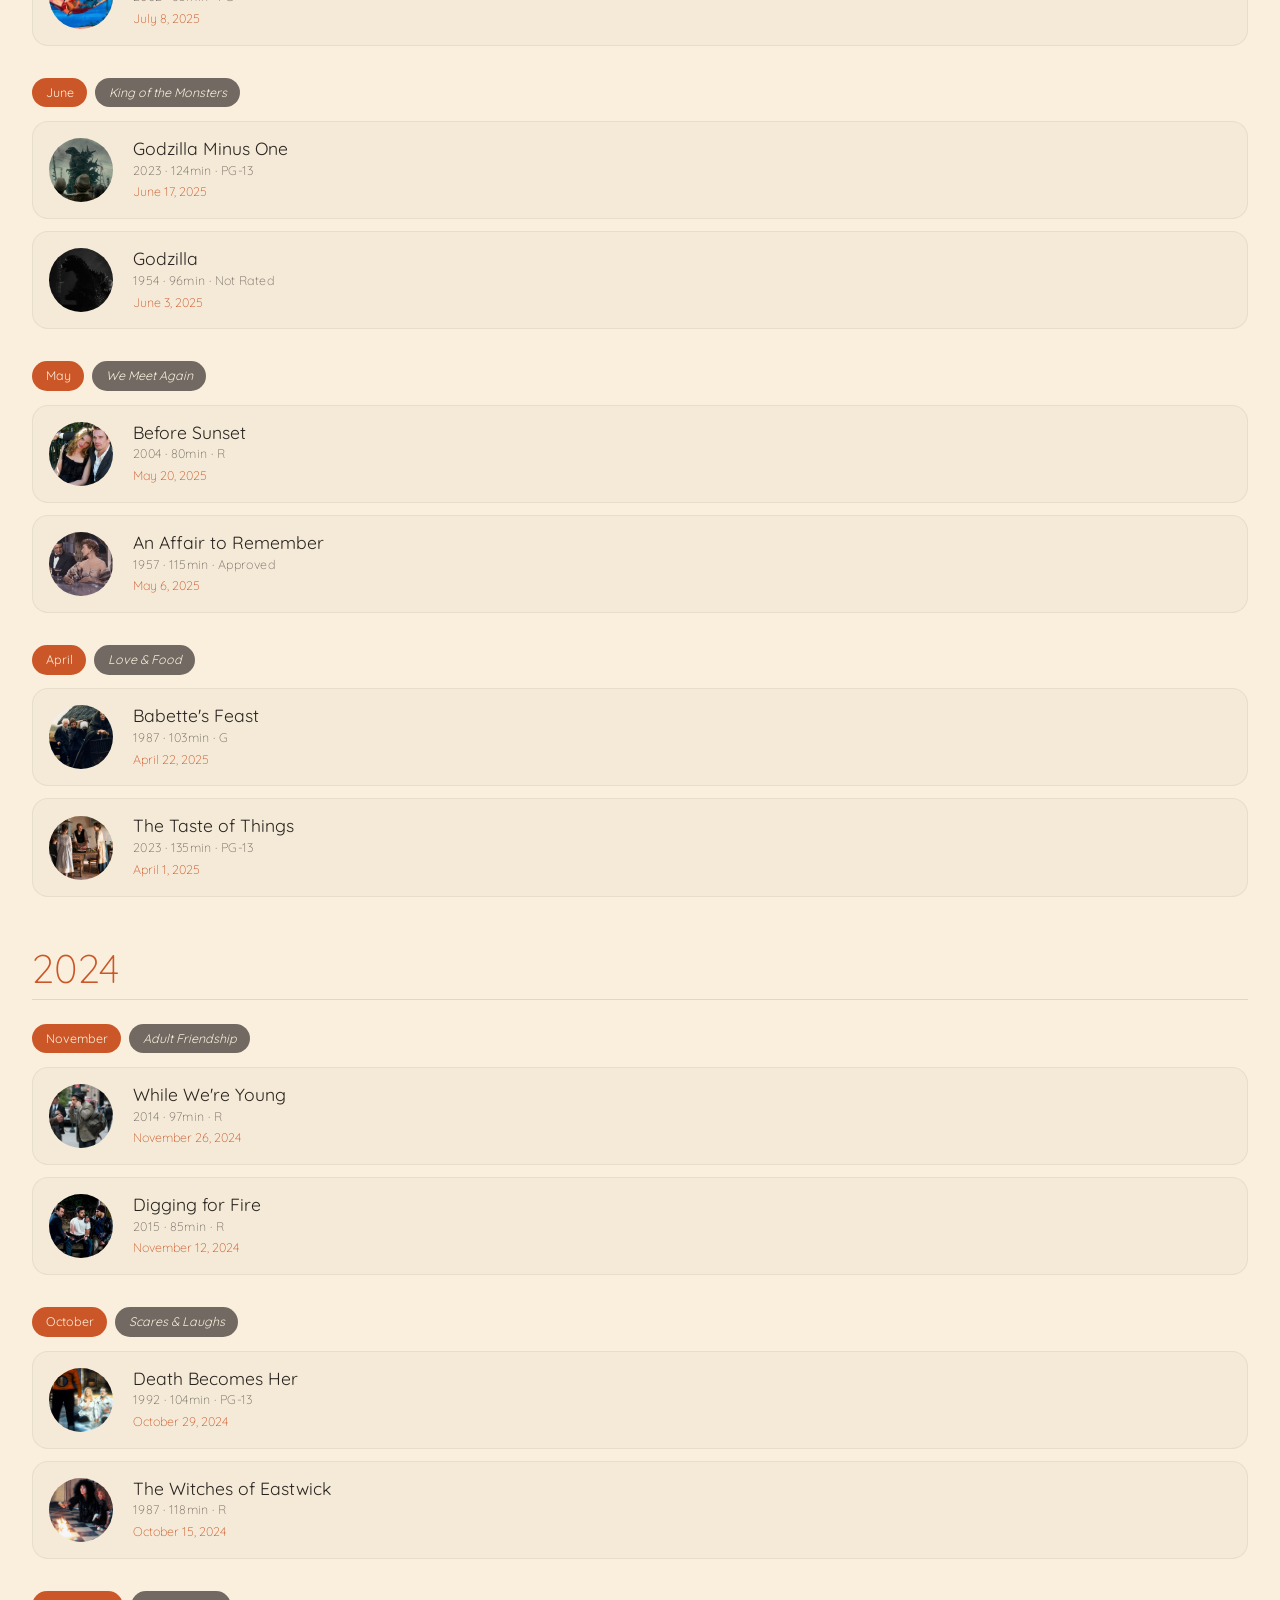
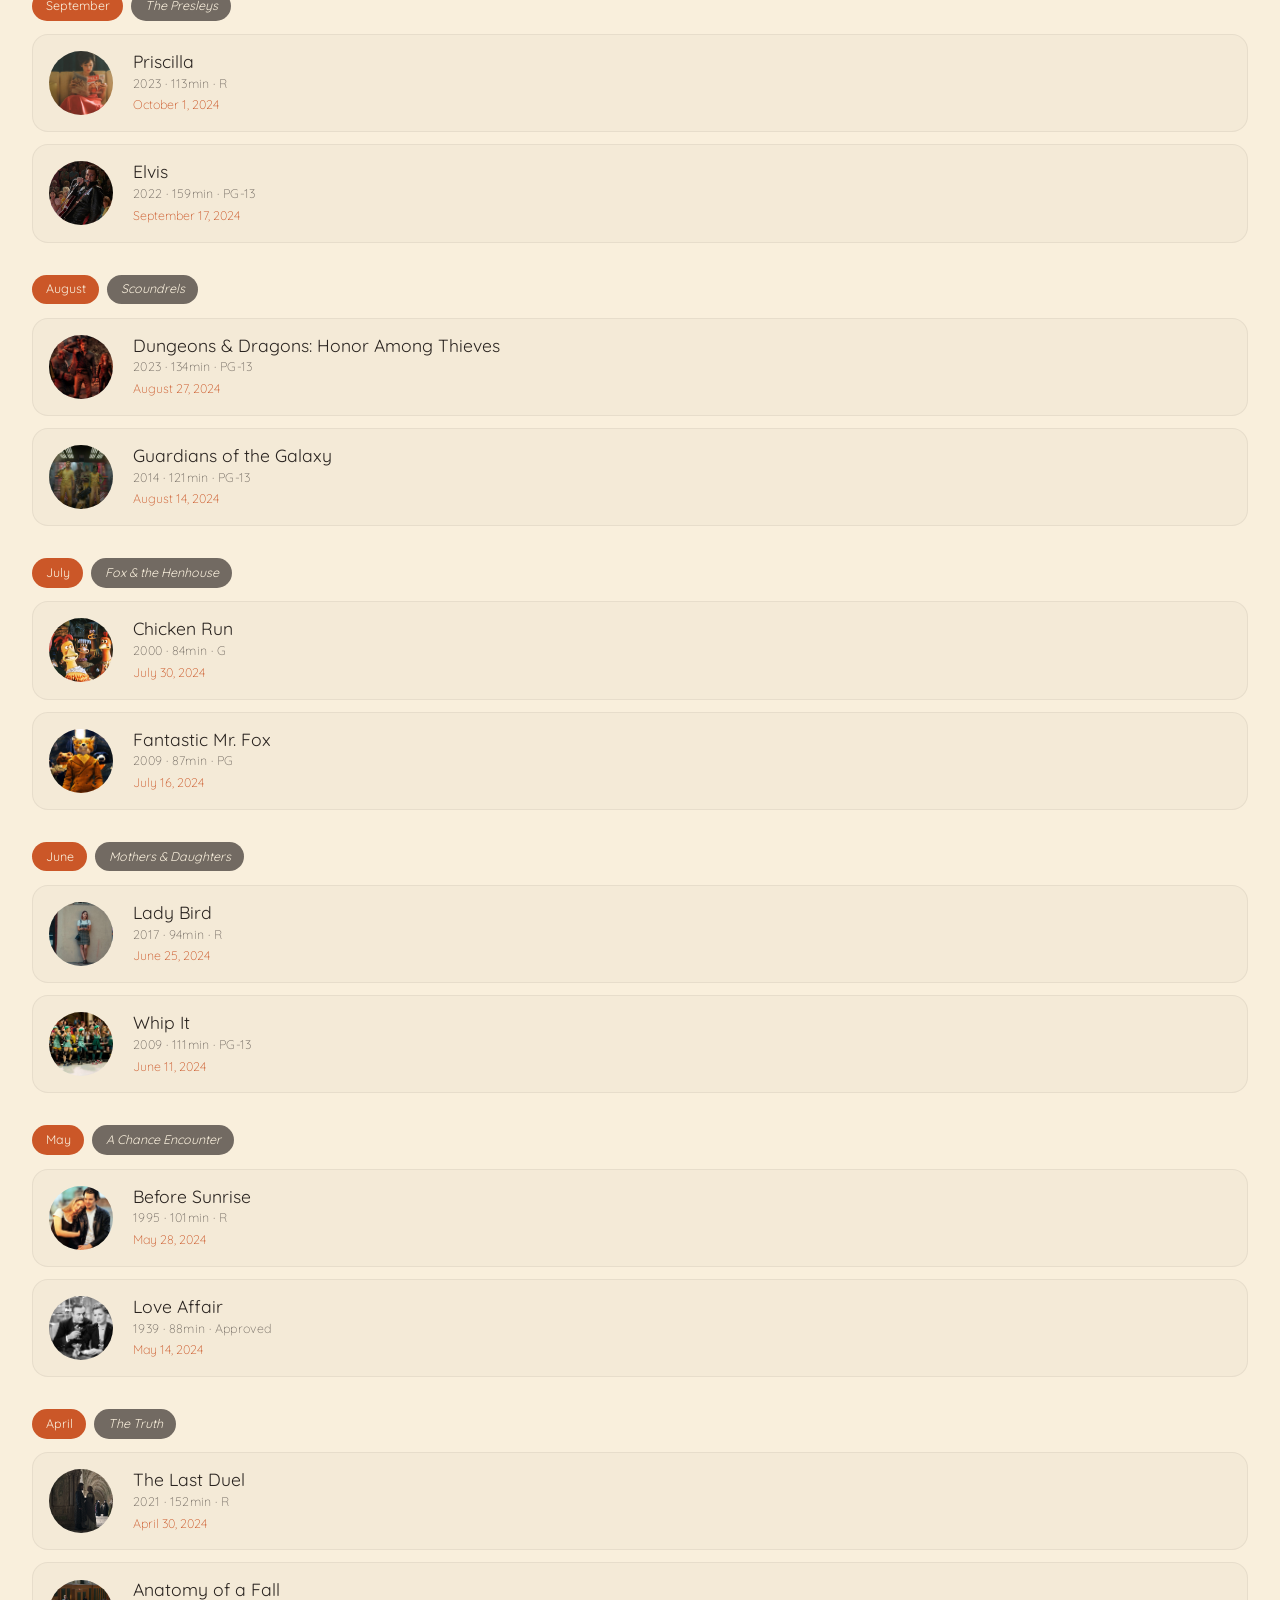
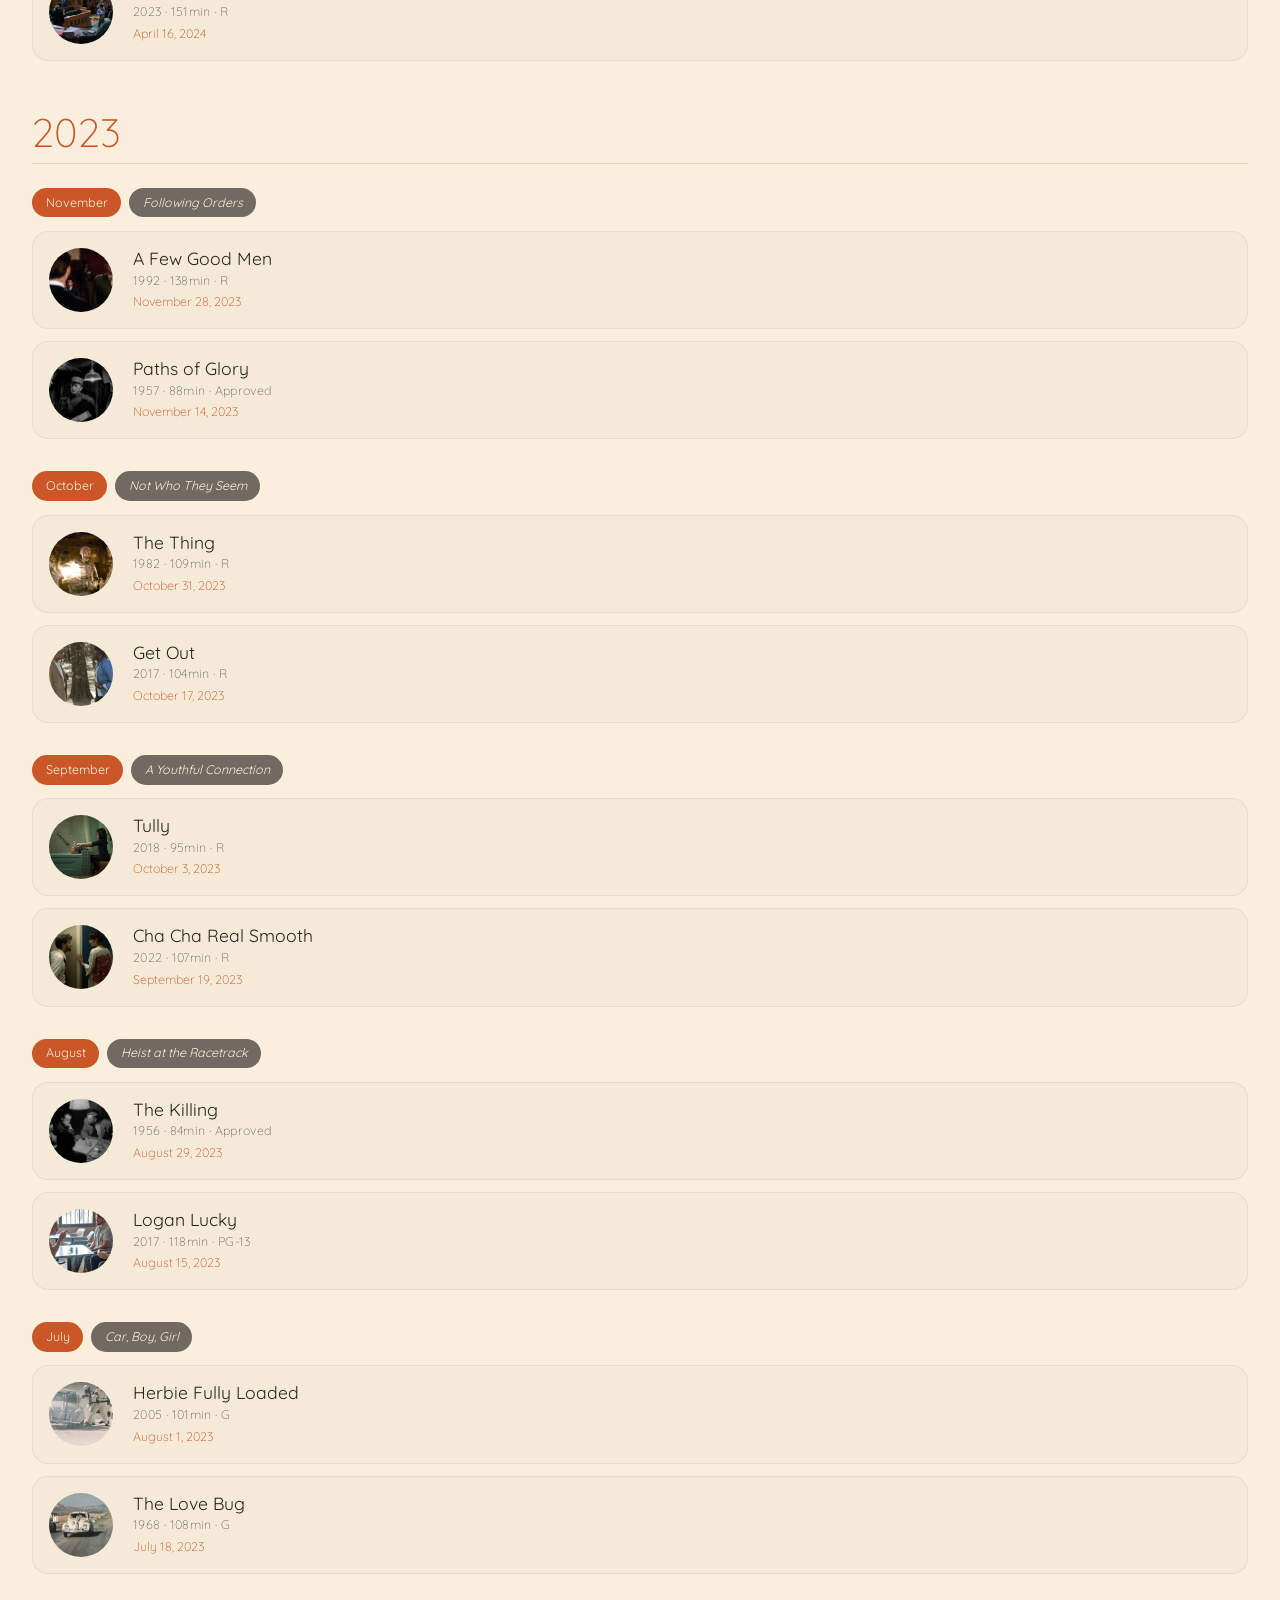
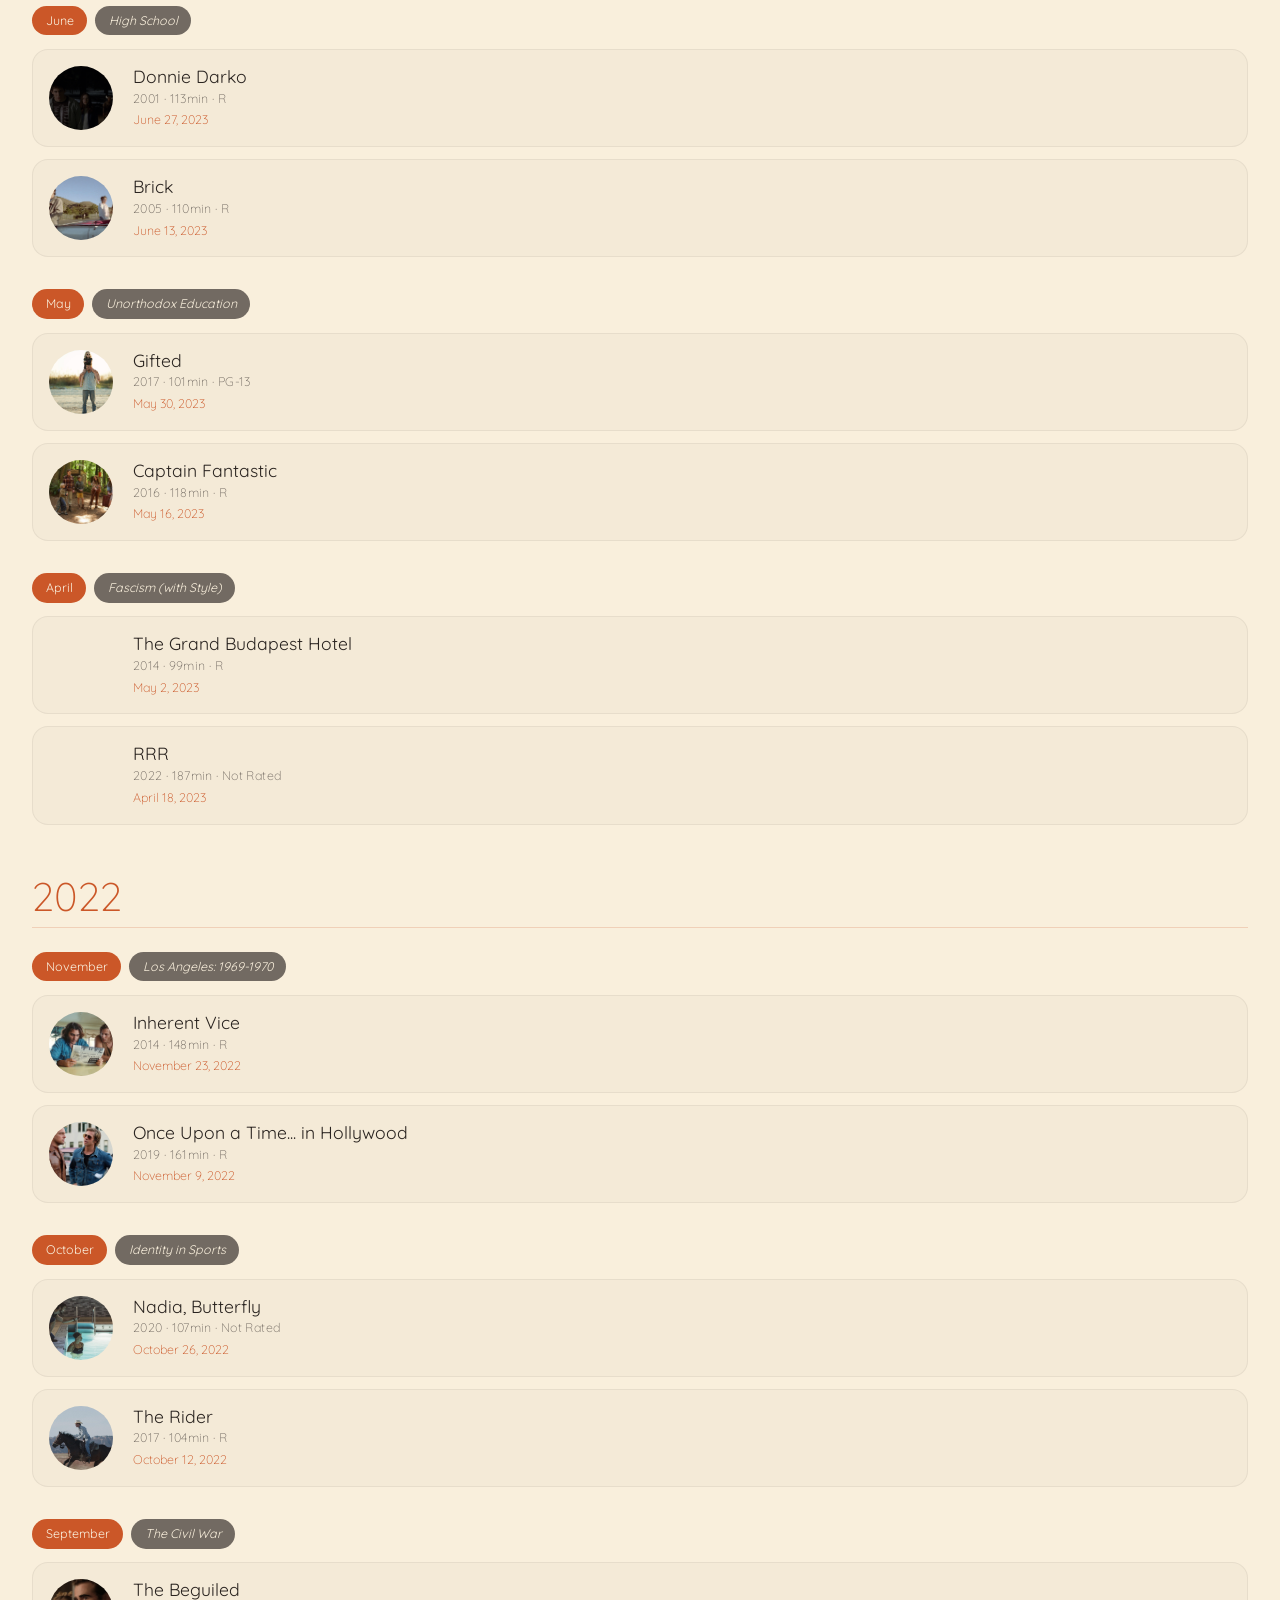
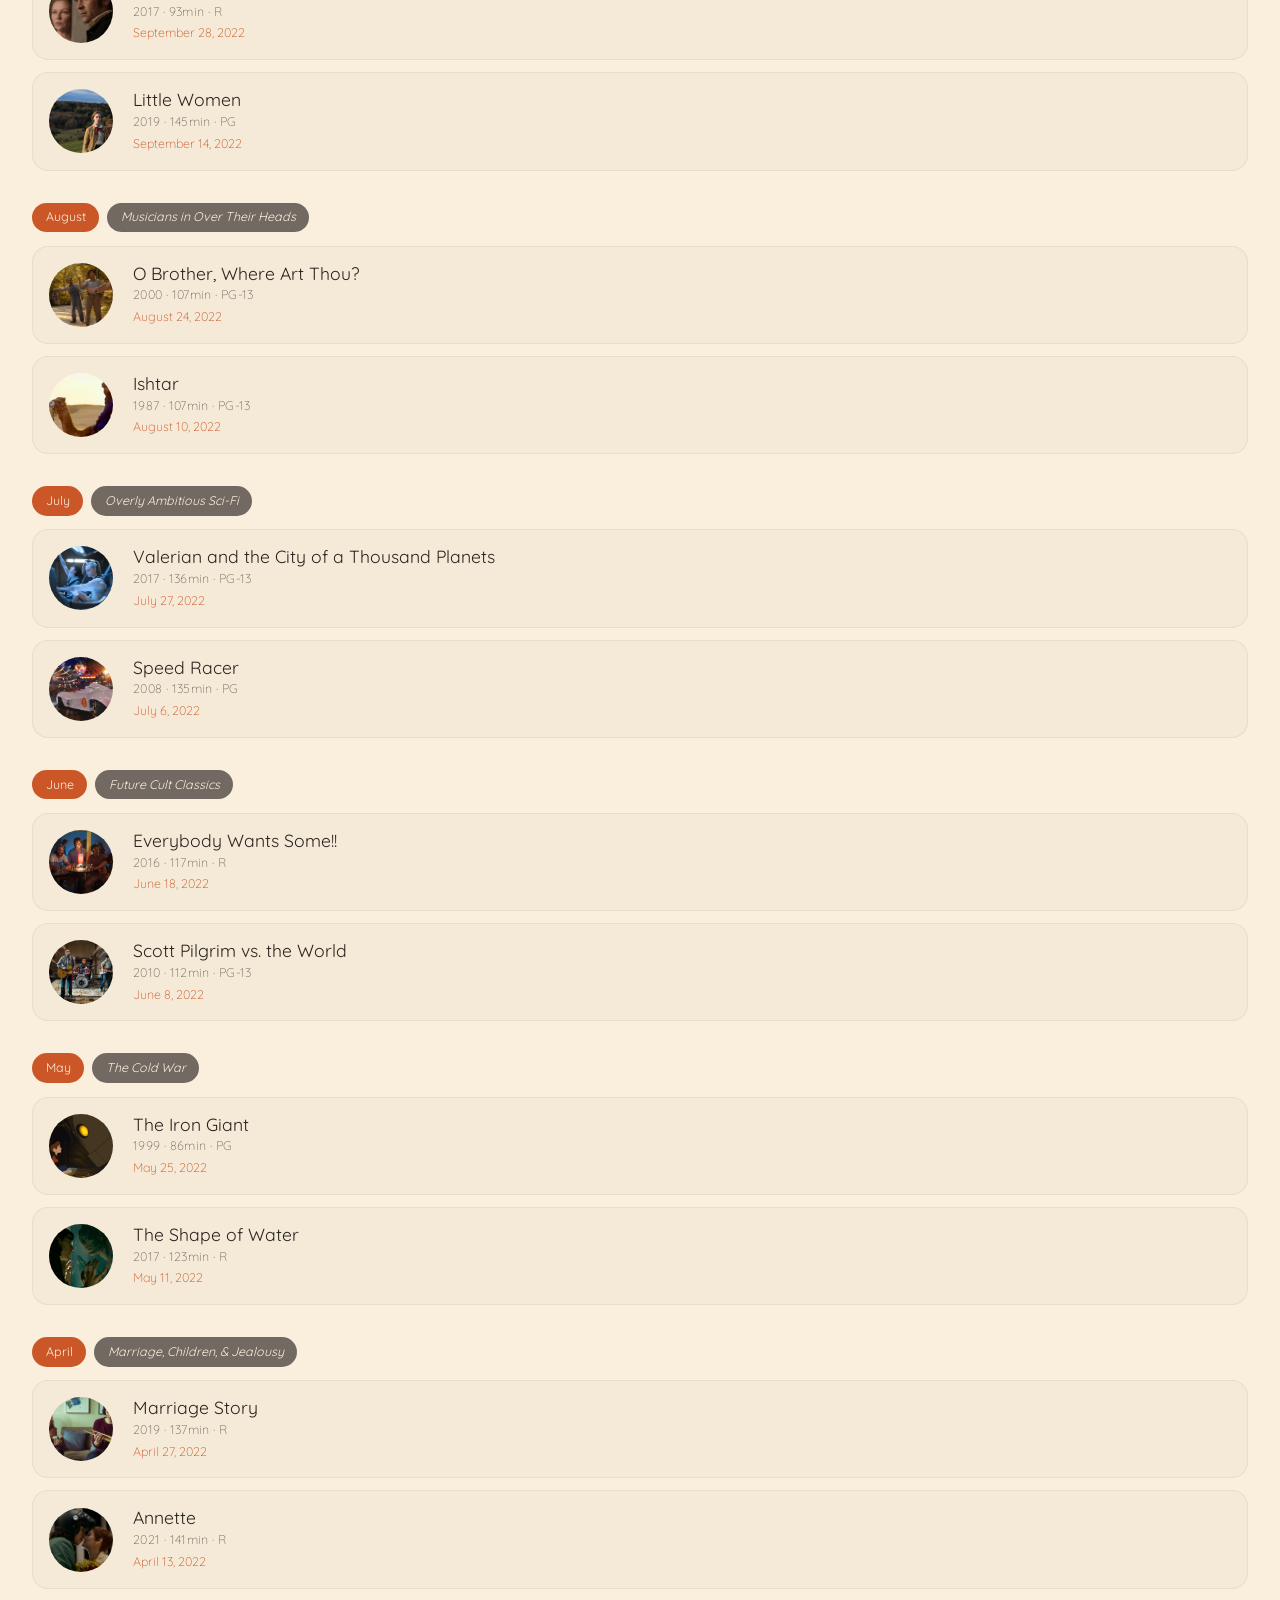
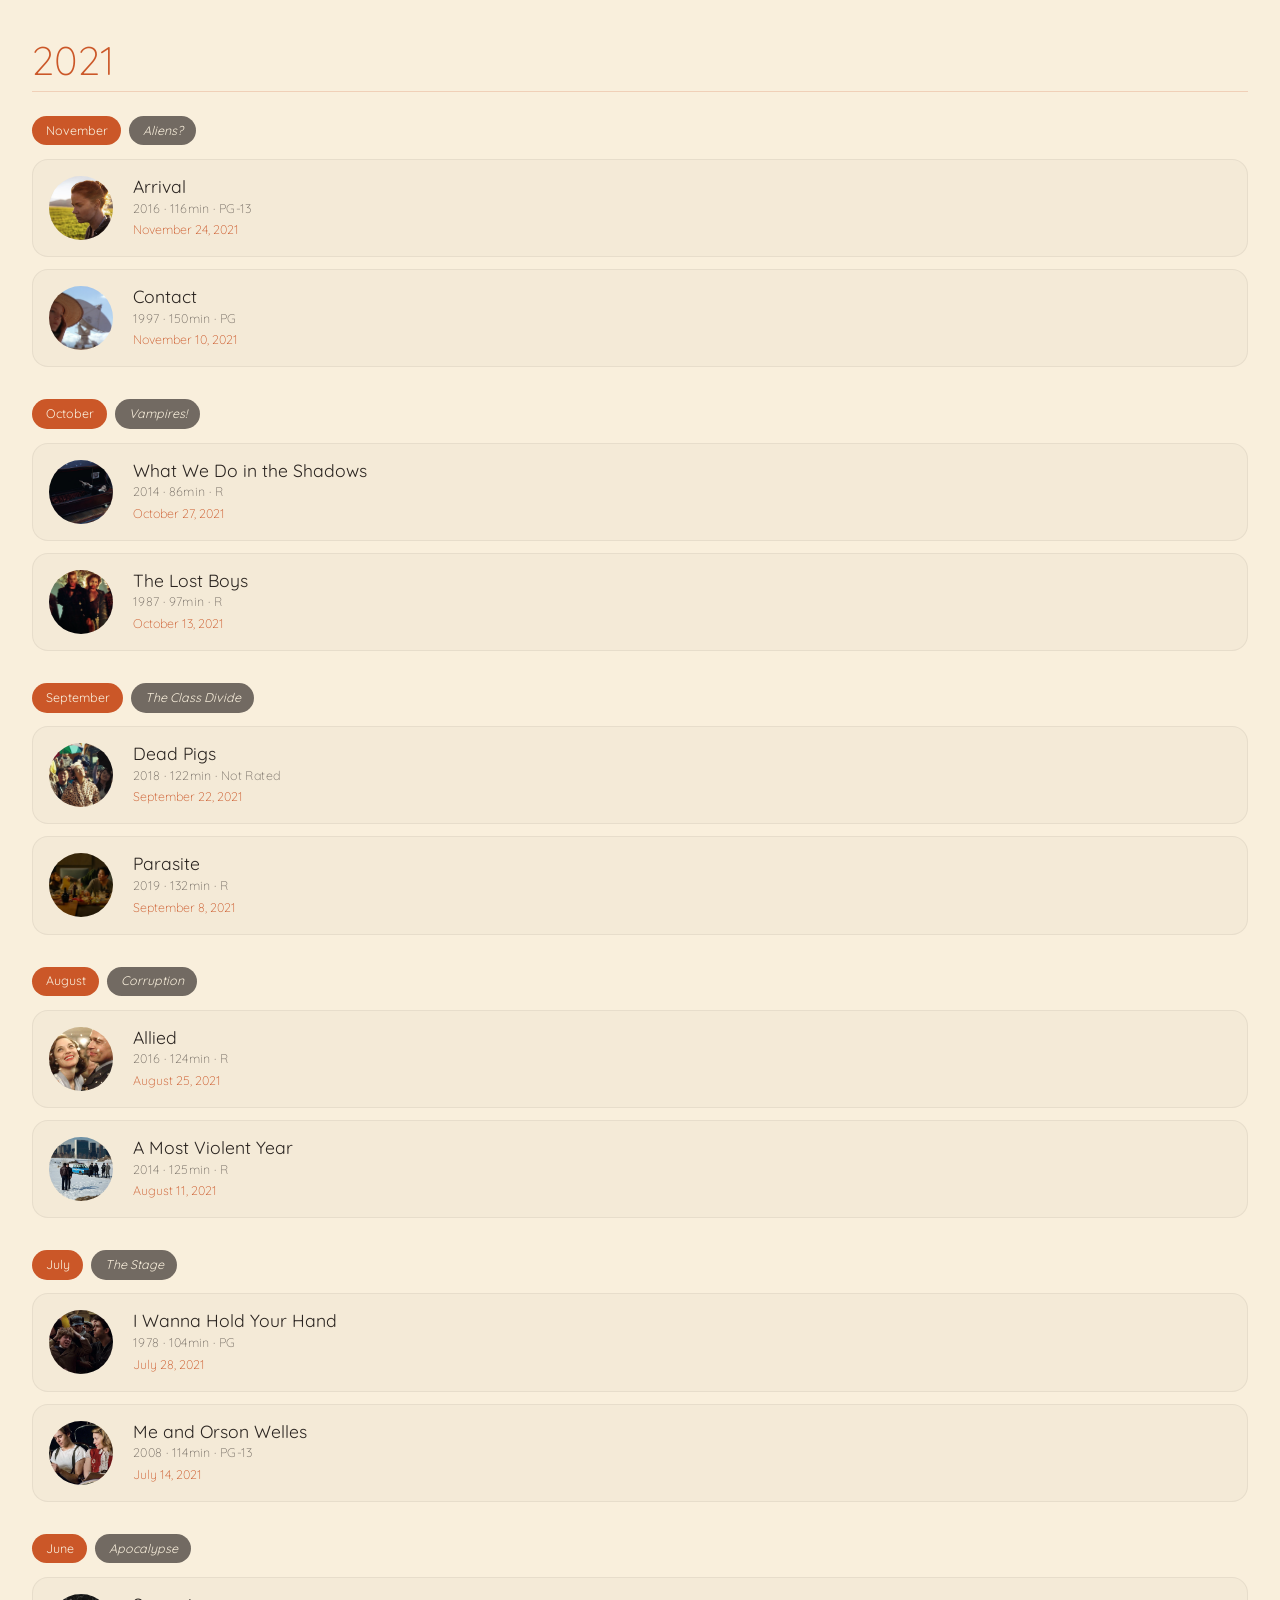
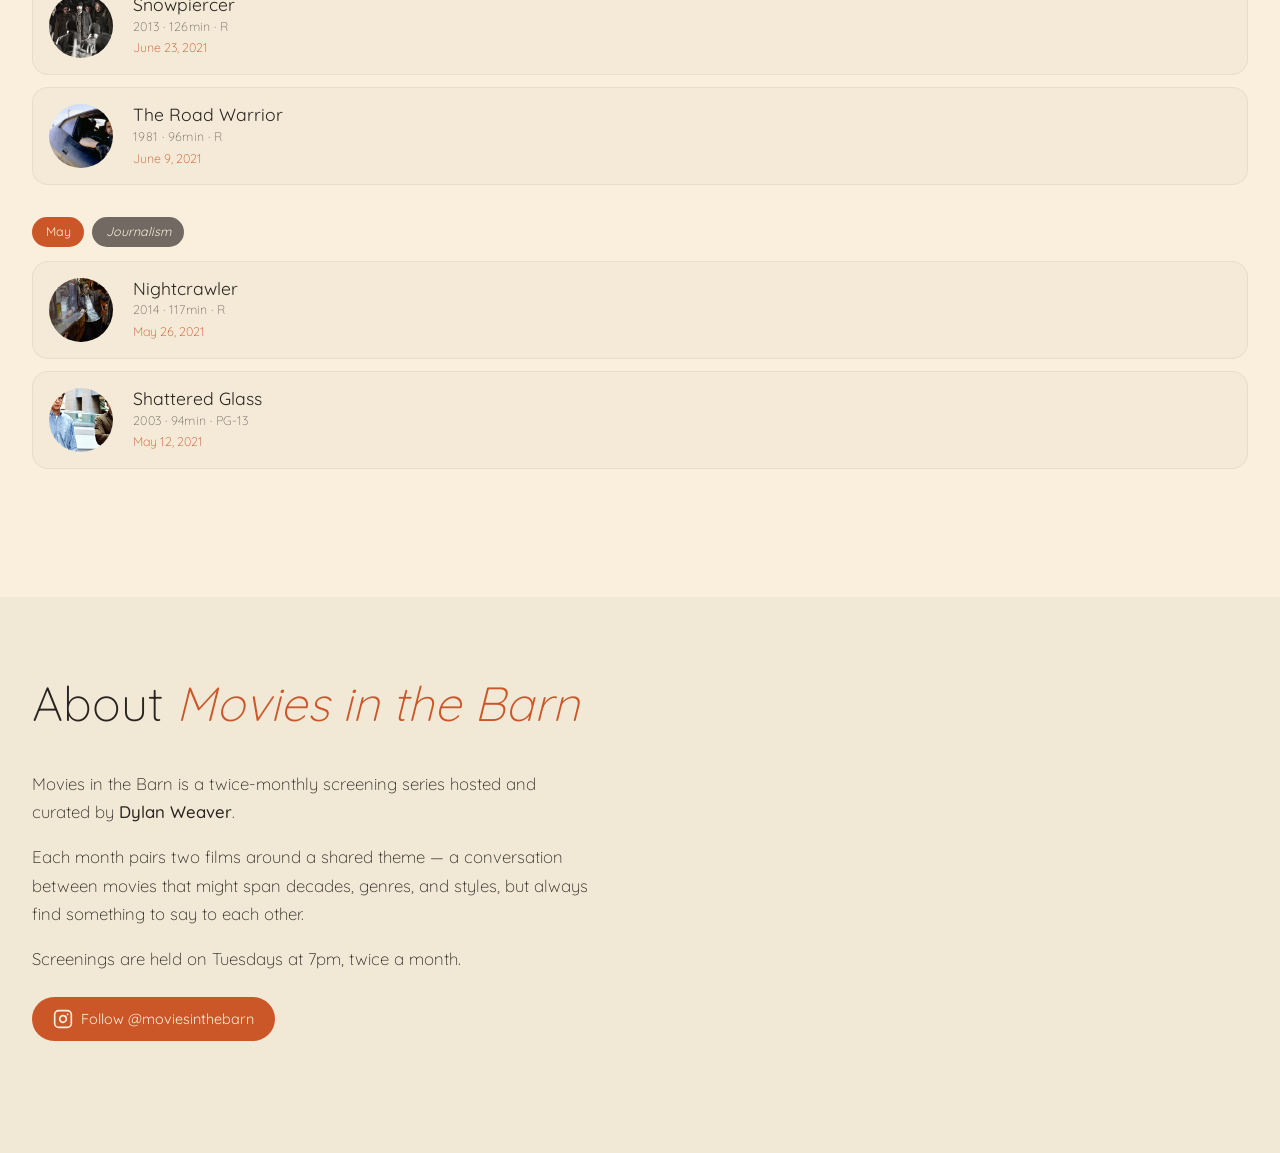
==== commit f1177030: "Apply POSTER_PAN object-position to all poster contexts Archive rows, Coming Soon rows, and modal po" ====
--- a/index.html
+++ b/index.html
@@ -216,7 +216,7 @@
       return `
         <div class="archive-row" data-film="${filmData}" onclick="openFilmModal(this)" style="cursor:pointer;">
           ${e.posterUrl
-            ? `<img src="${e.posterUrl}" alt="${e.title}" class="archive-poster" loading="lazy" />`
+            ? `<img src="${e.posterUrl}" alt="${e.title}" class="archive-poster" loading="lazy" style="object-position:${POSTER_PAN[e.title] || 'center center'}" />`
             : `<div class="archive-poster archive-poster--placeholder"><span>🎬</span></div>`
           }
           <div class="archive-row-info">
--- a/style.css
+++ b/style.css
@@ -150,7 +150,6 @@
   width: auto;
   max-width: 900px;
   background: transparent;
-  mix-blend-mode: multiply;
   transform-origin: left top;
 }
 
@@ -1011,15 +1010,17 @@
 
   .nav-links.open {
     display: flex;
-    flex-direction: column;
+    flex-wrap: wrap;
+    justify-content: center;
     position: absolute;
     top: 80px;
     left: 0; right: 0;
     background: var(--cream);
-    padding: 1rem 2rem 1.5rem;
+    padding: 1rem 2rem;
     border-bottom: 1px solid color-mix(in srgb, var(--rust) 15%, transparent);
     z-index: 110;
-    gap: 0.5rem;
+    column-gap: 0.5rem;
+    row-gap: 0.85rem;
   }
 
   .theme-bubble-row,
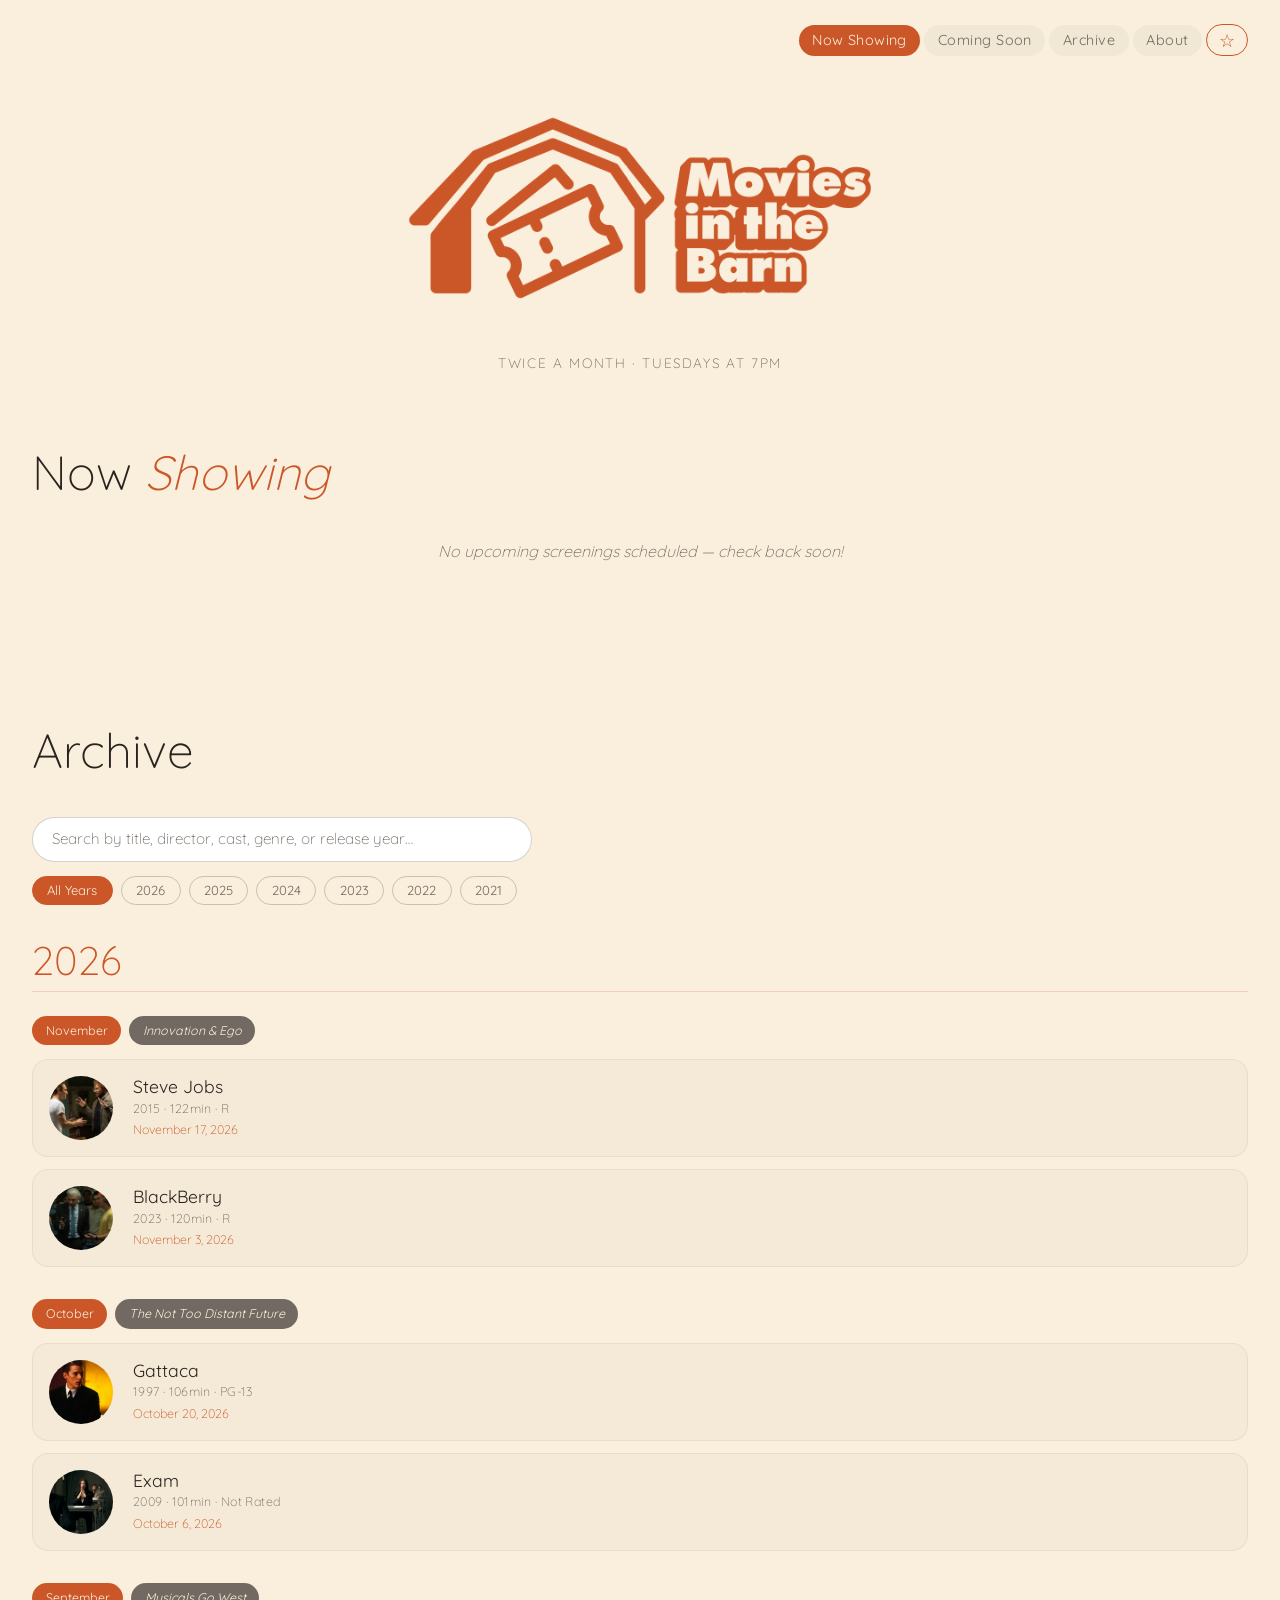
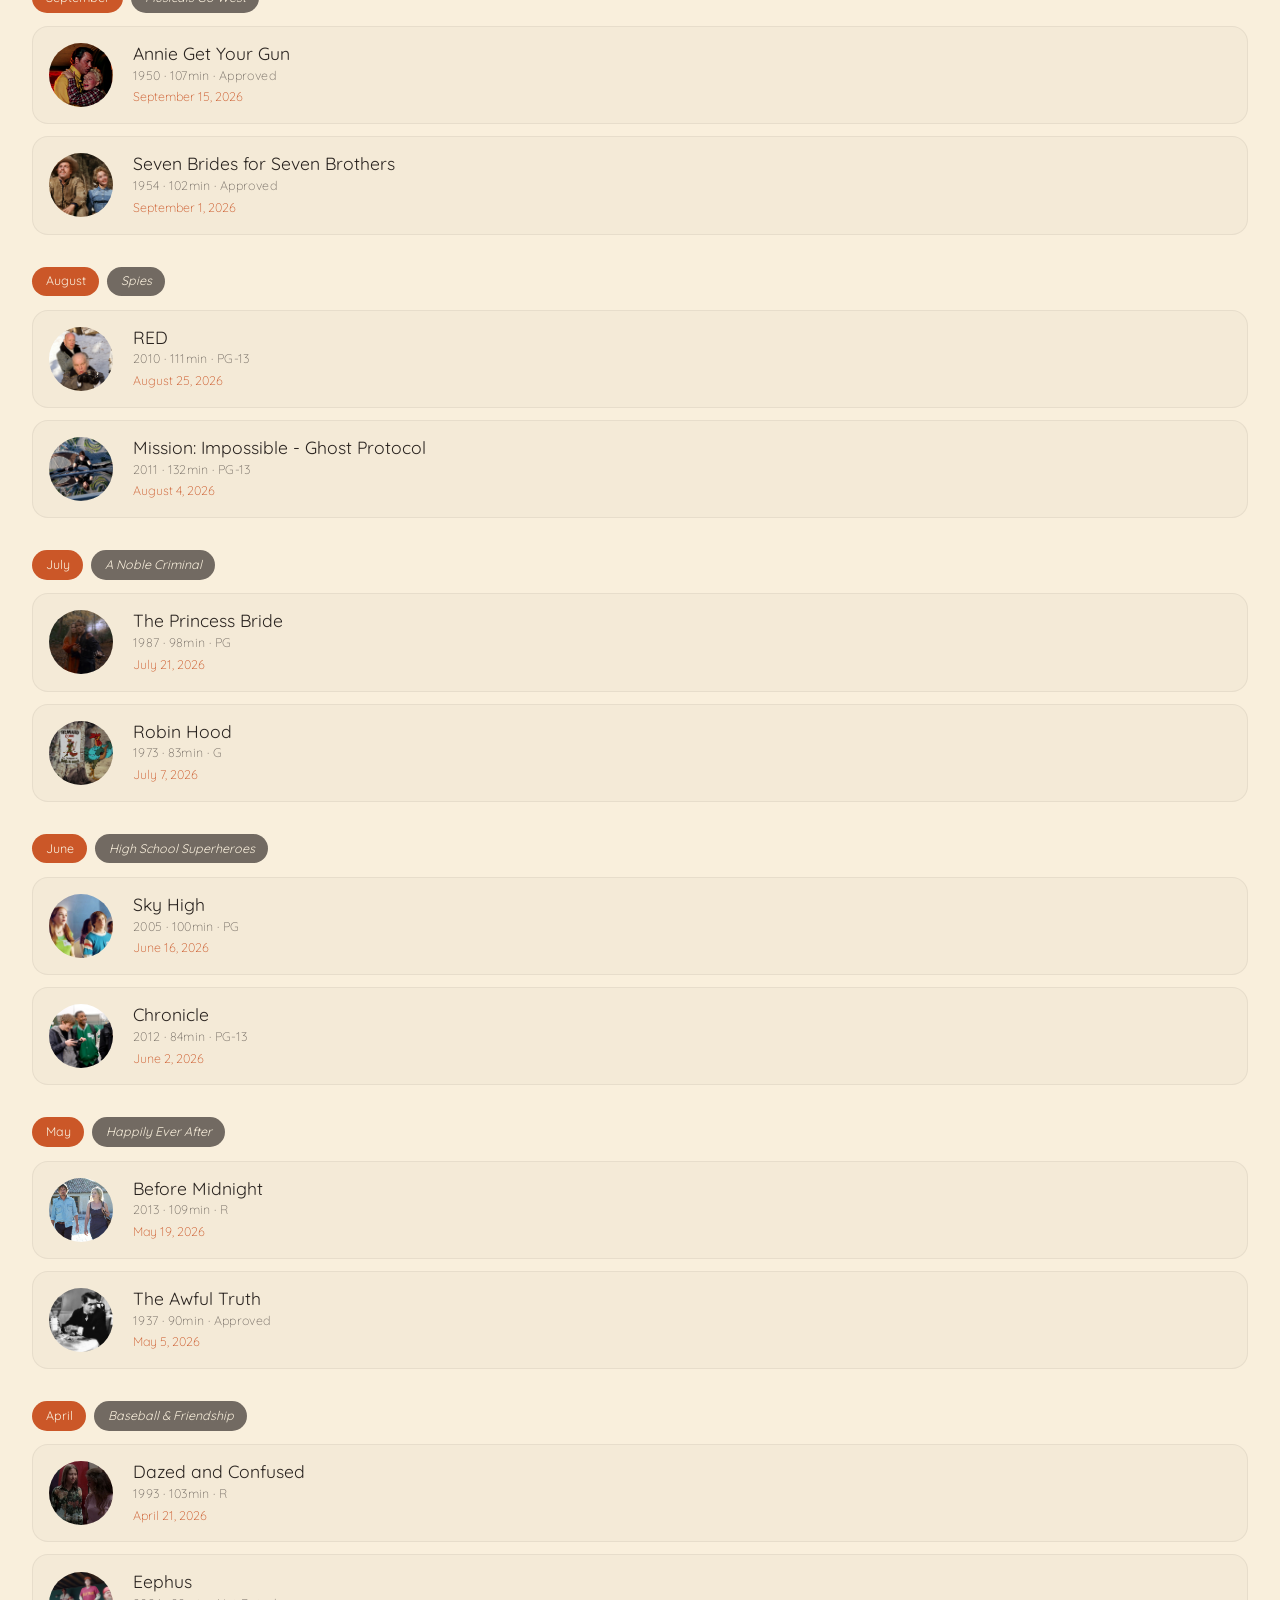
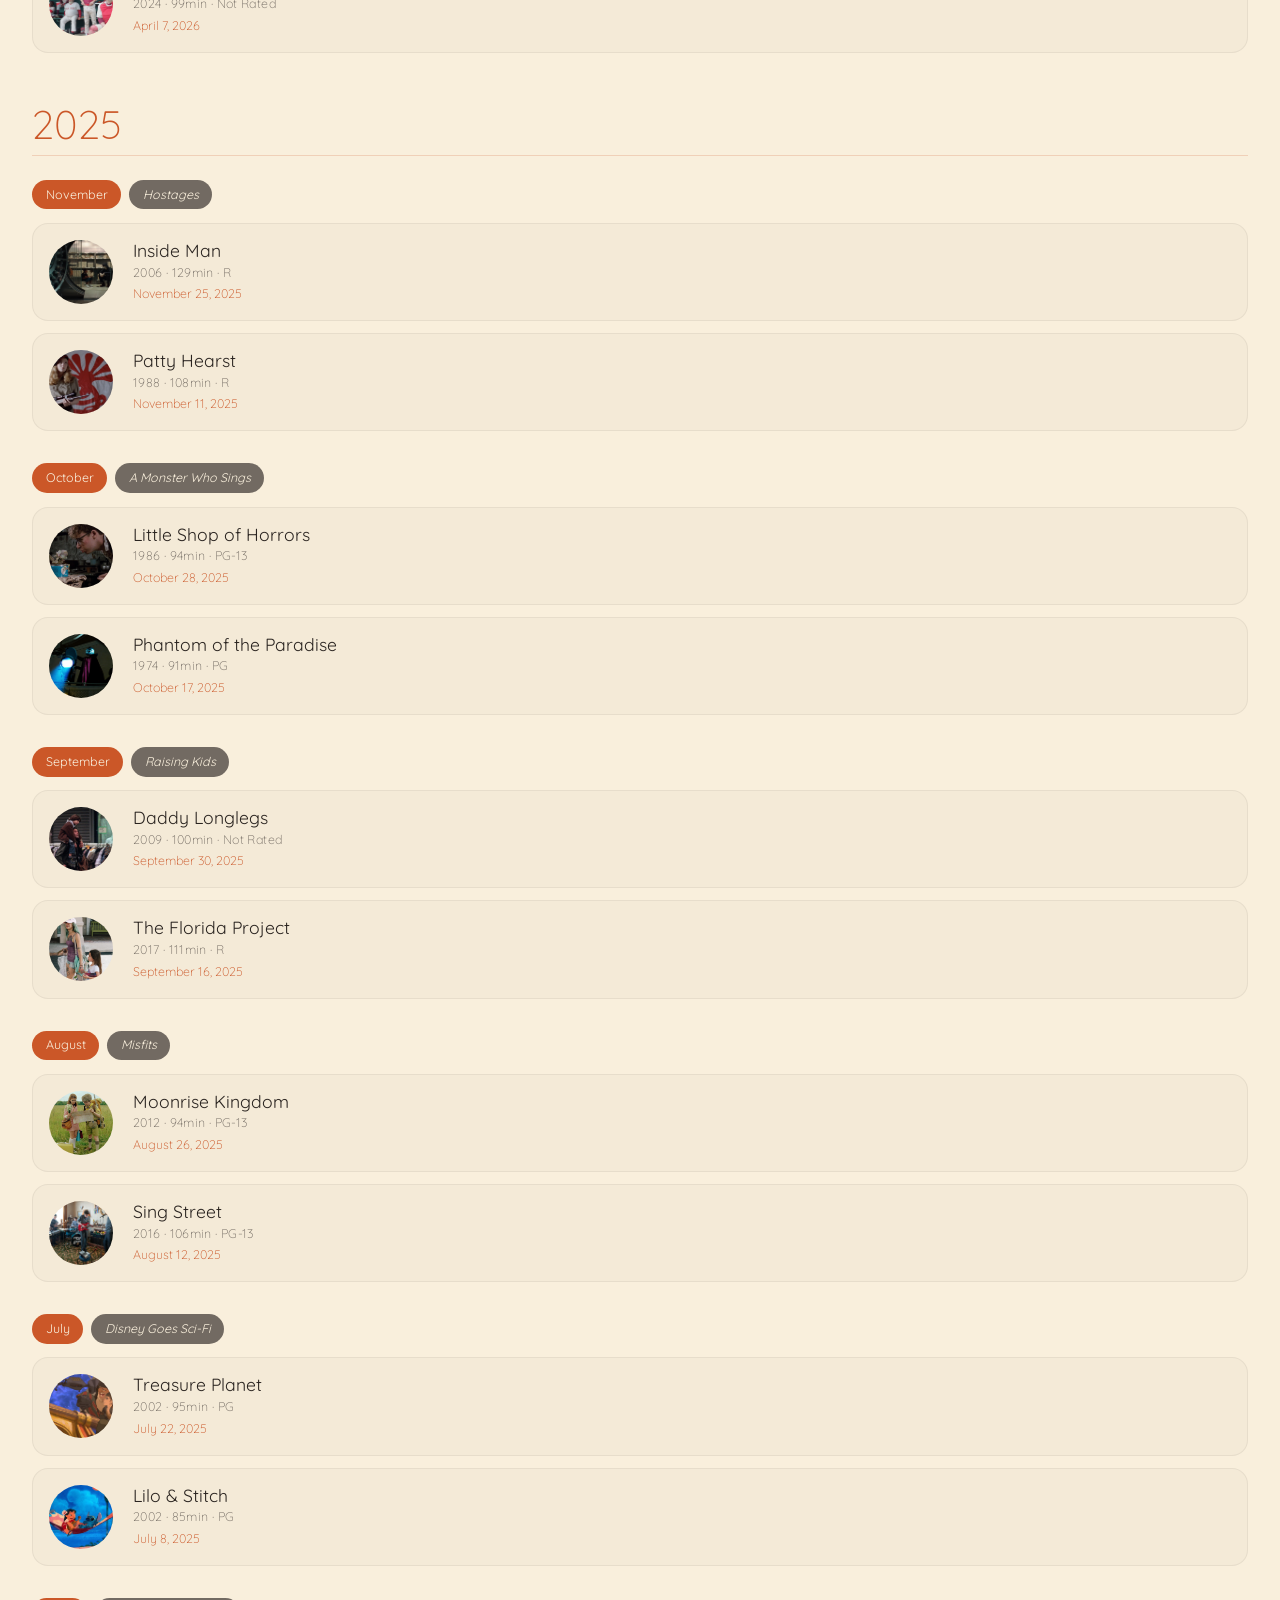
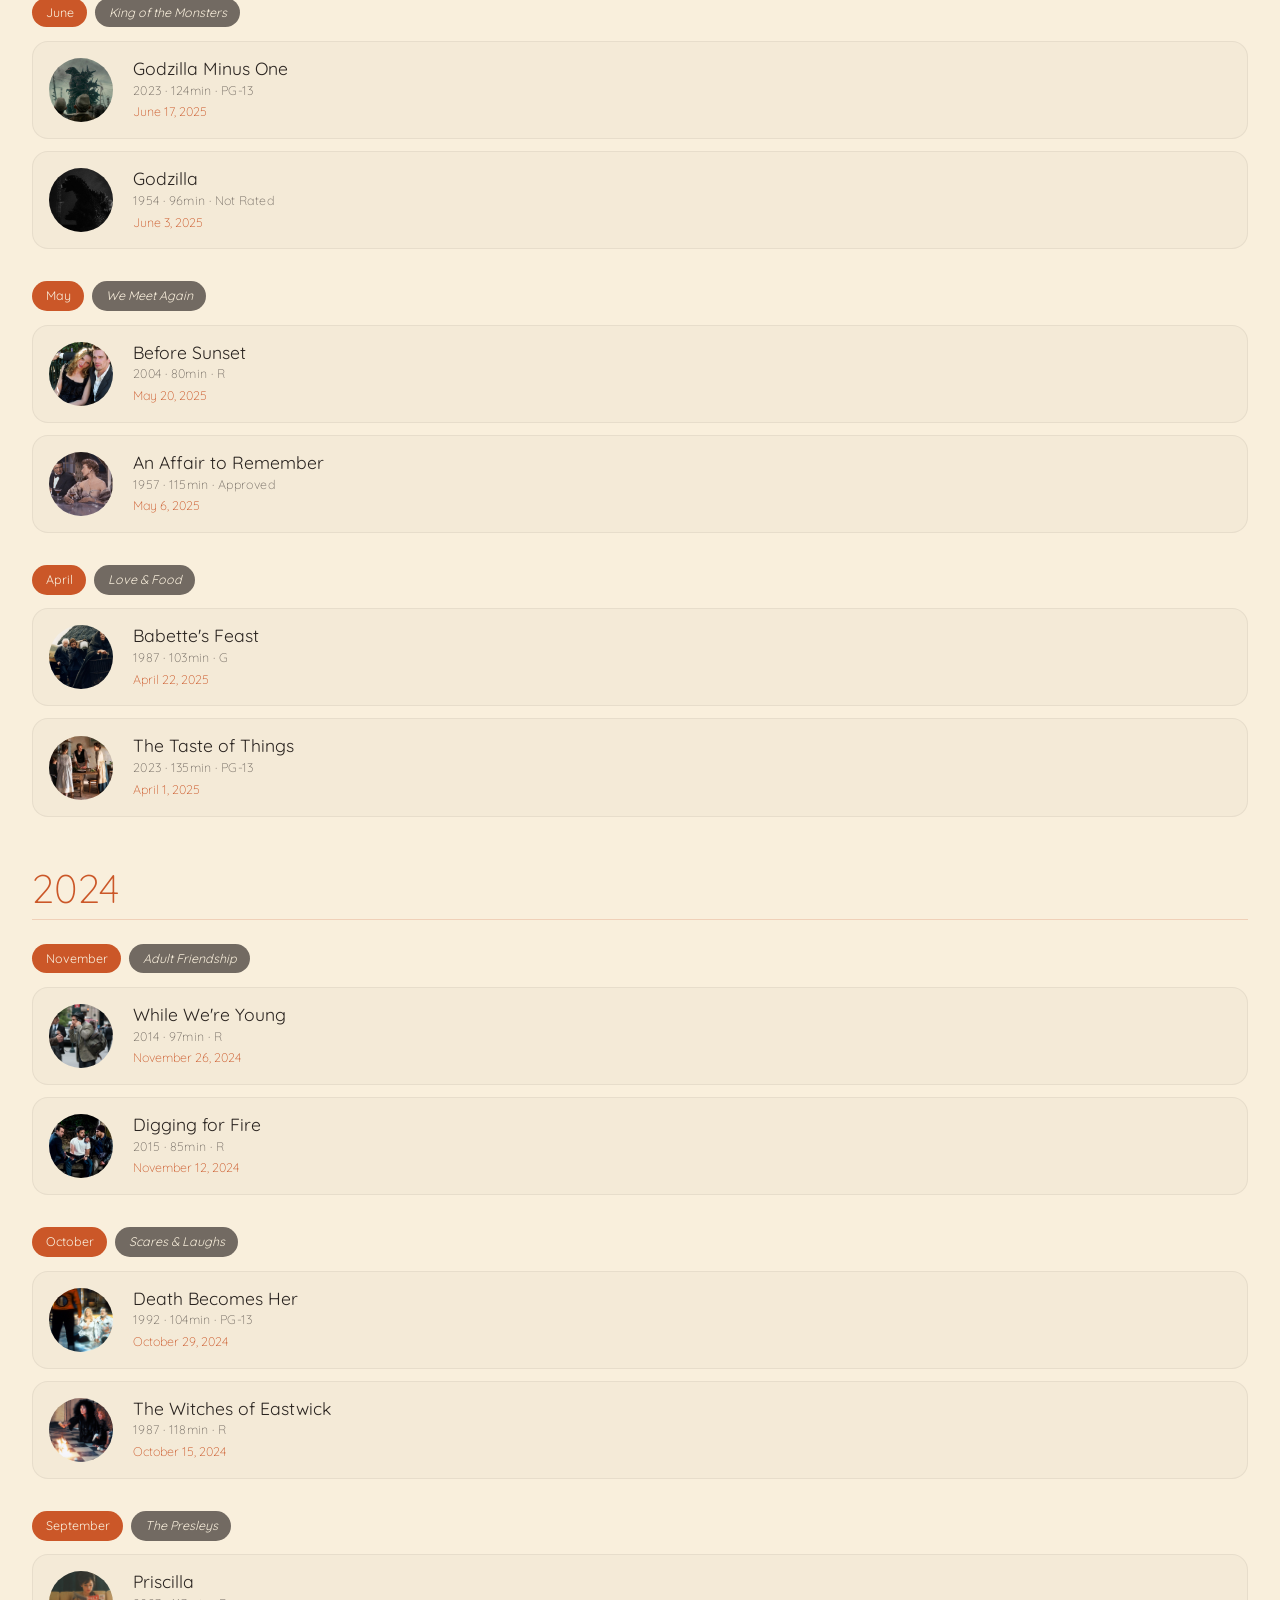
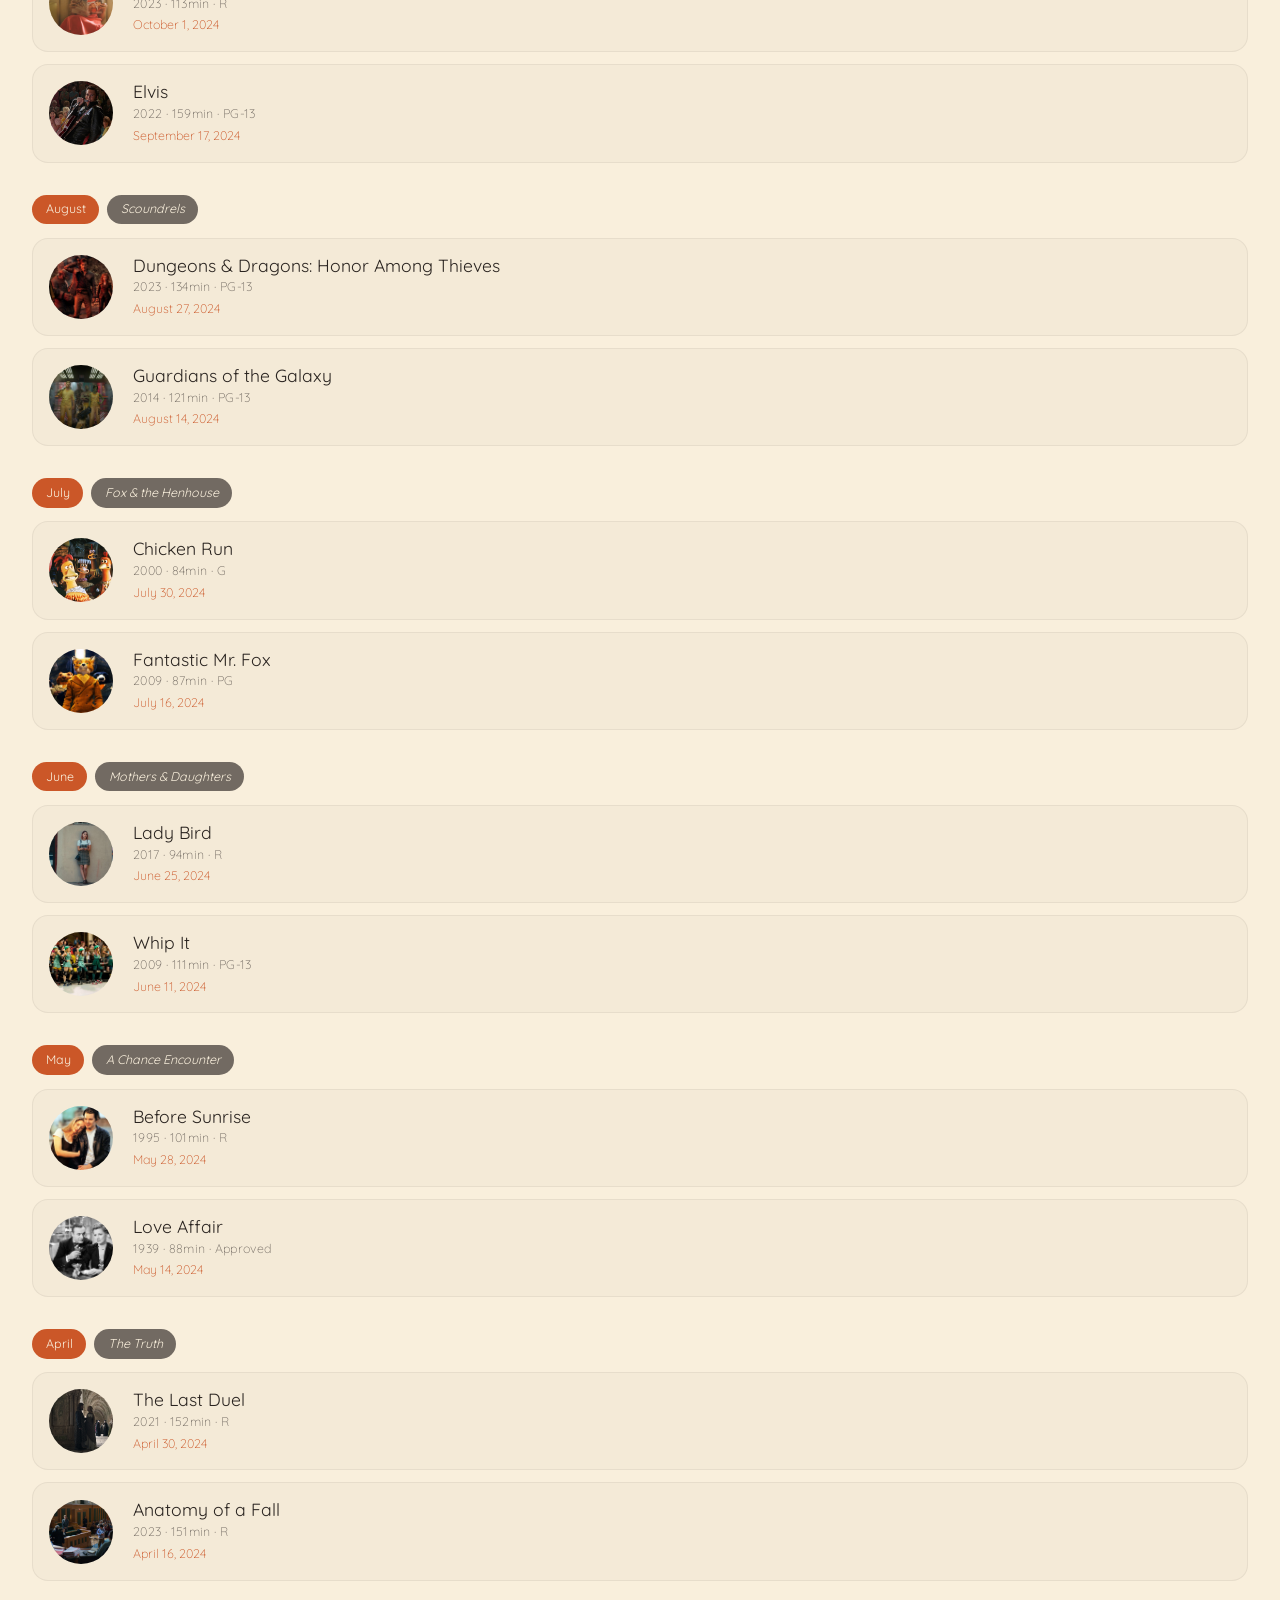
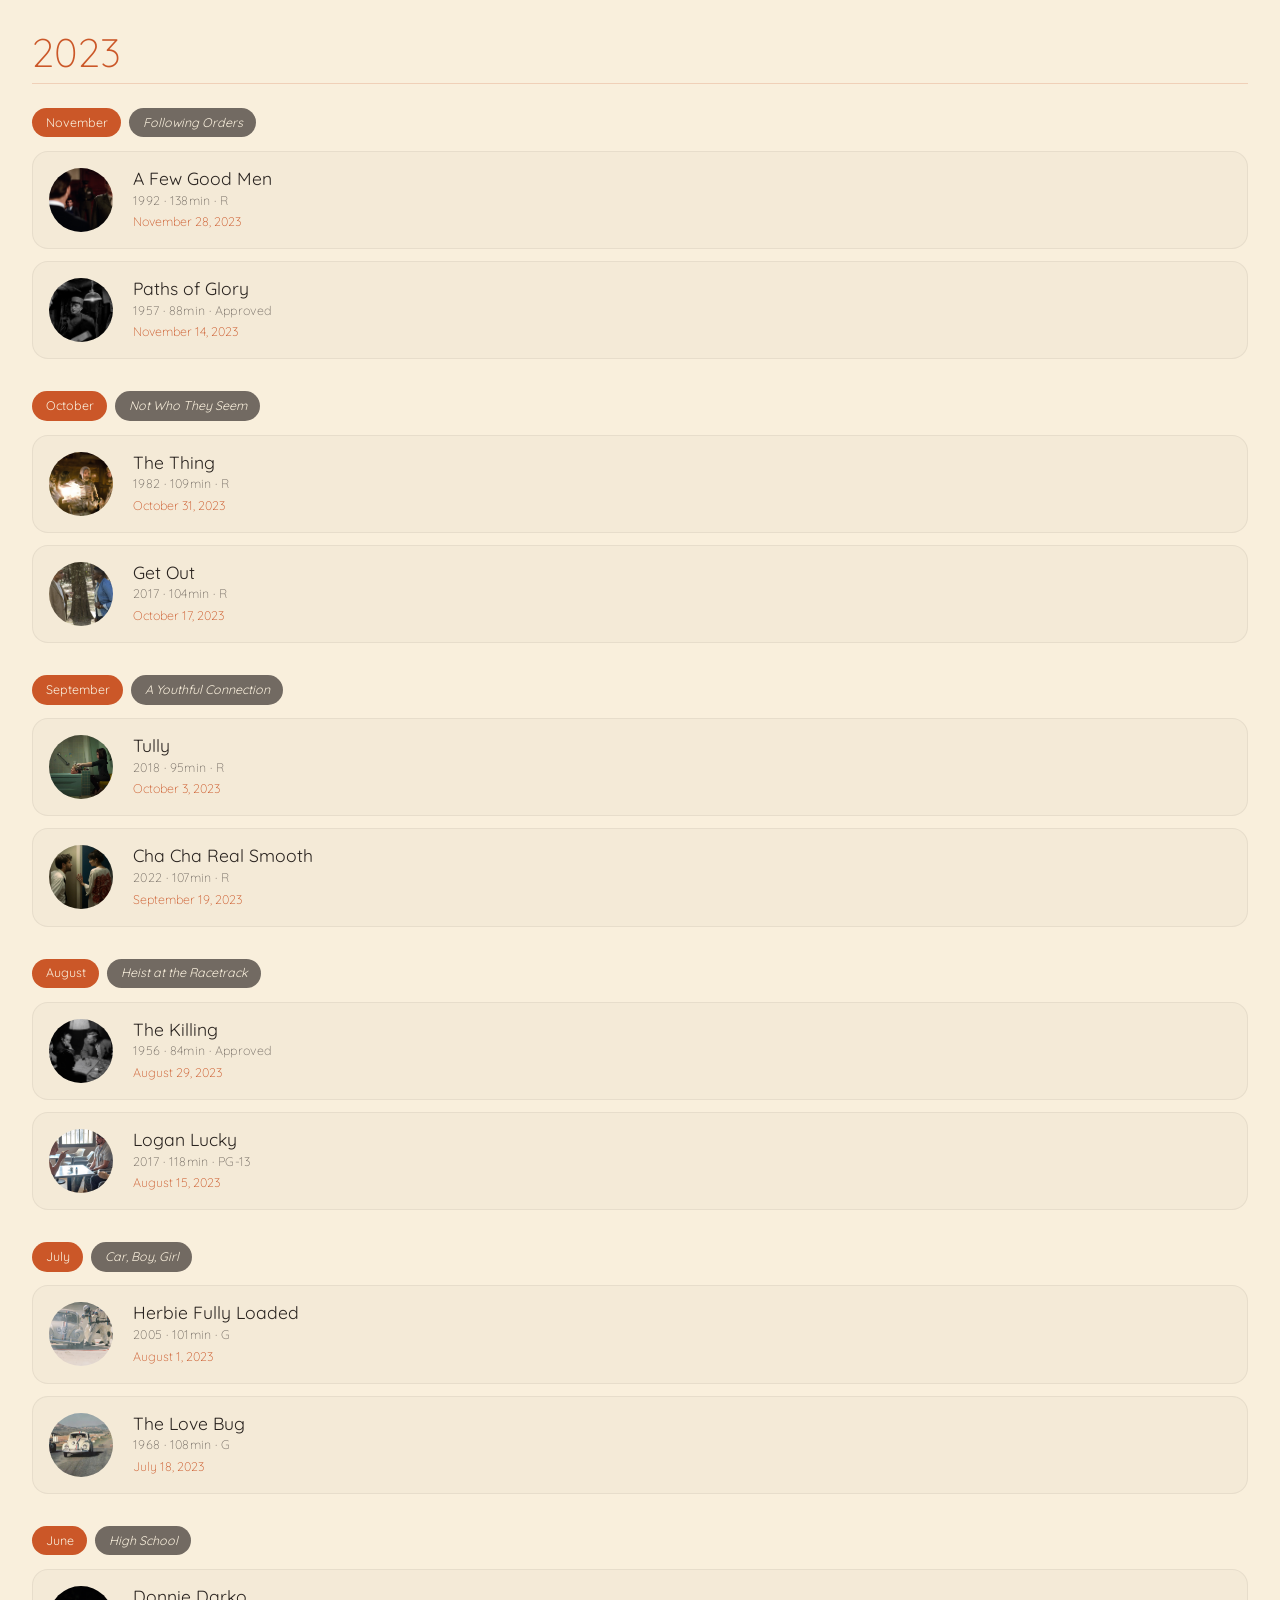
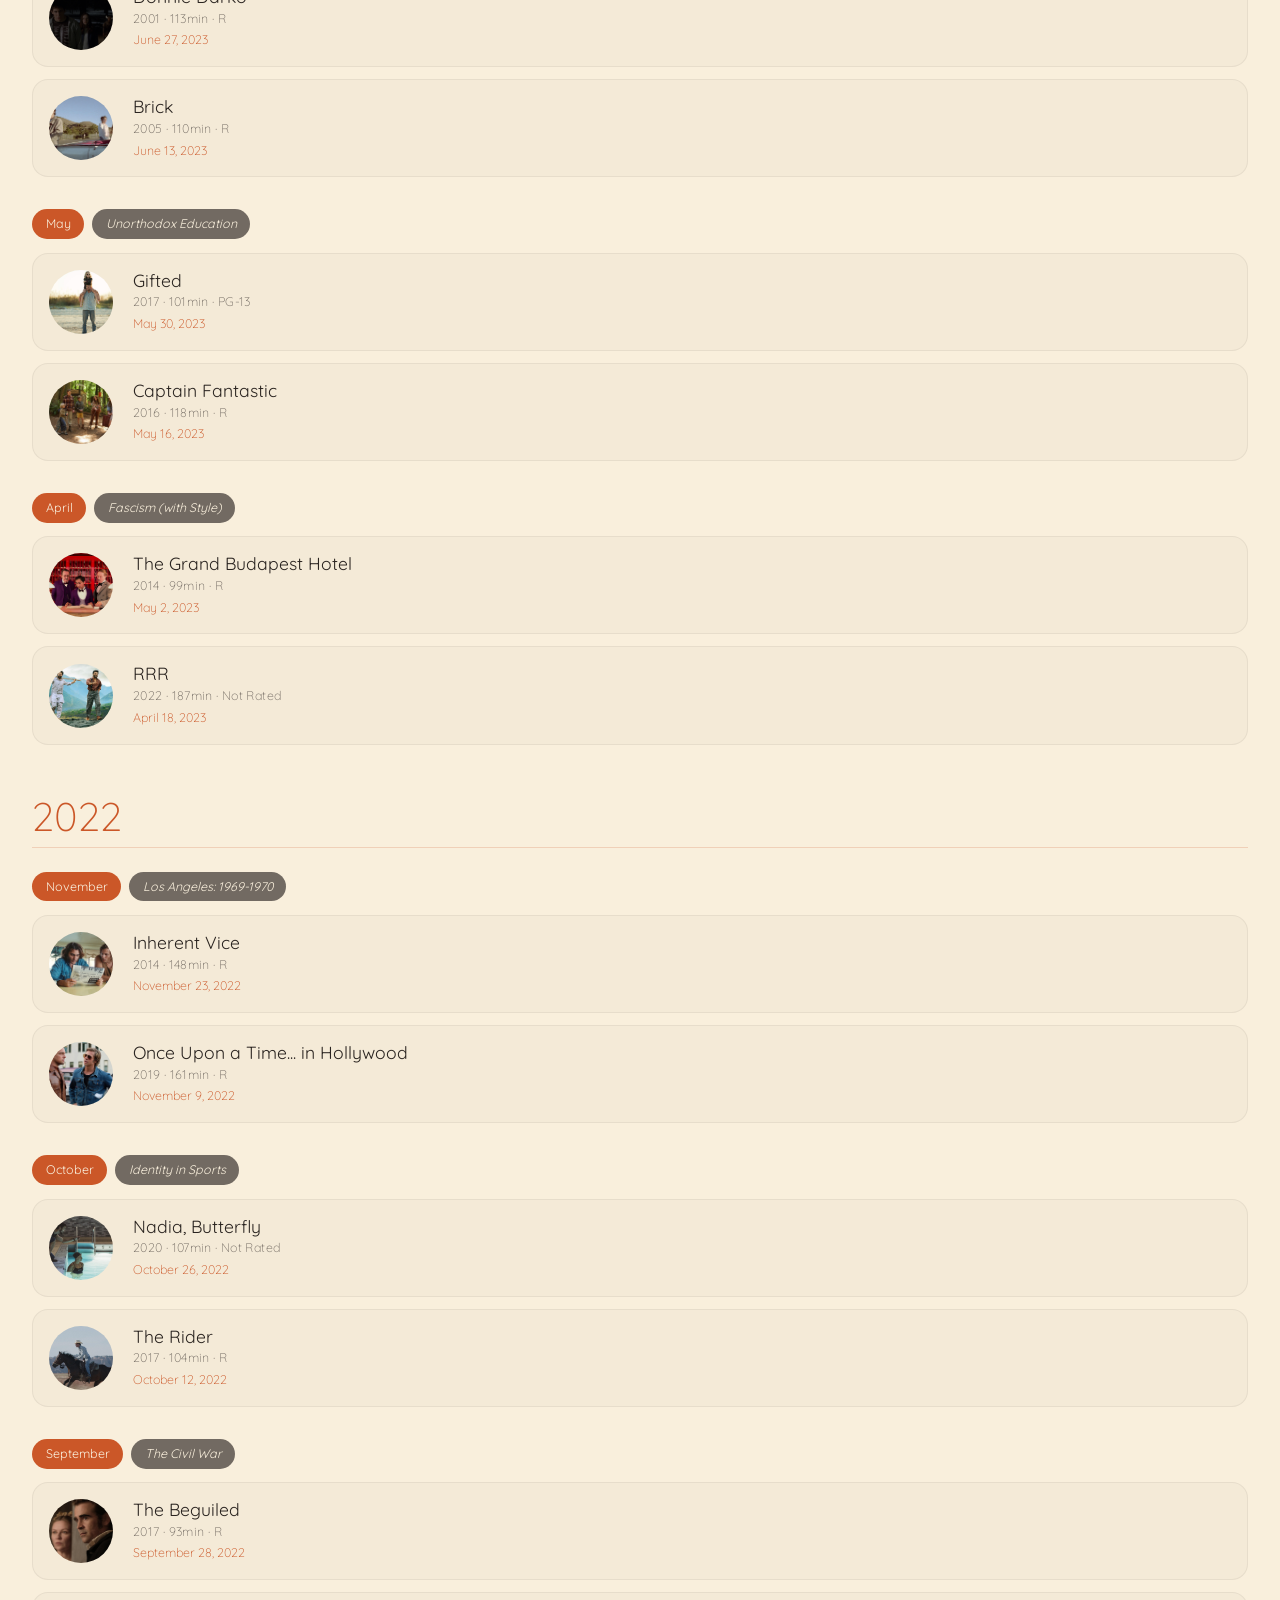
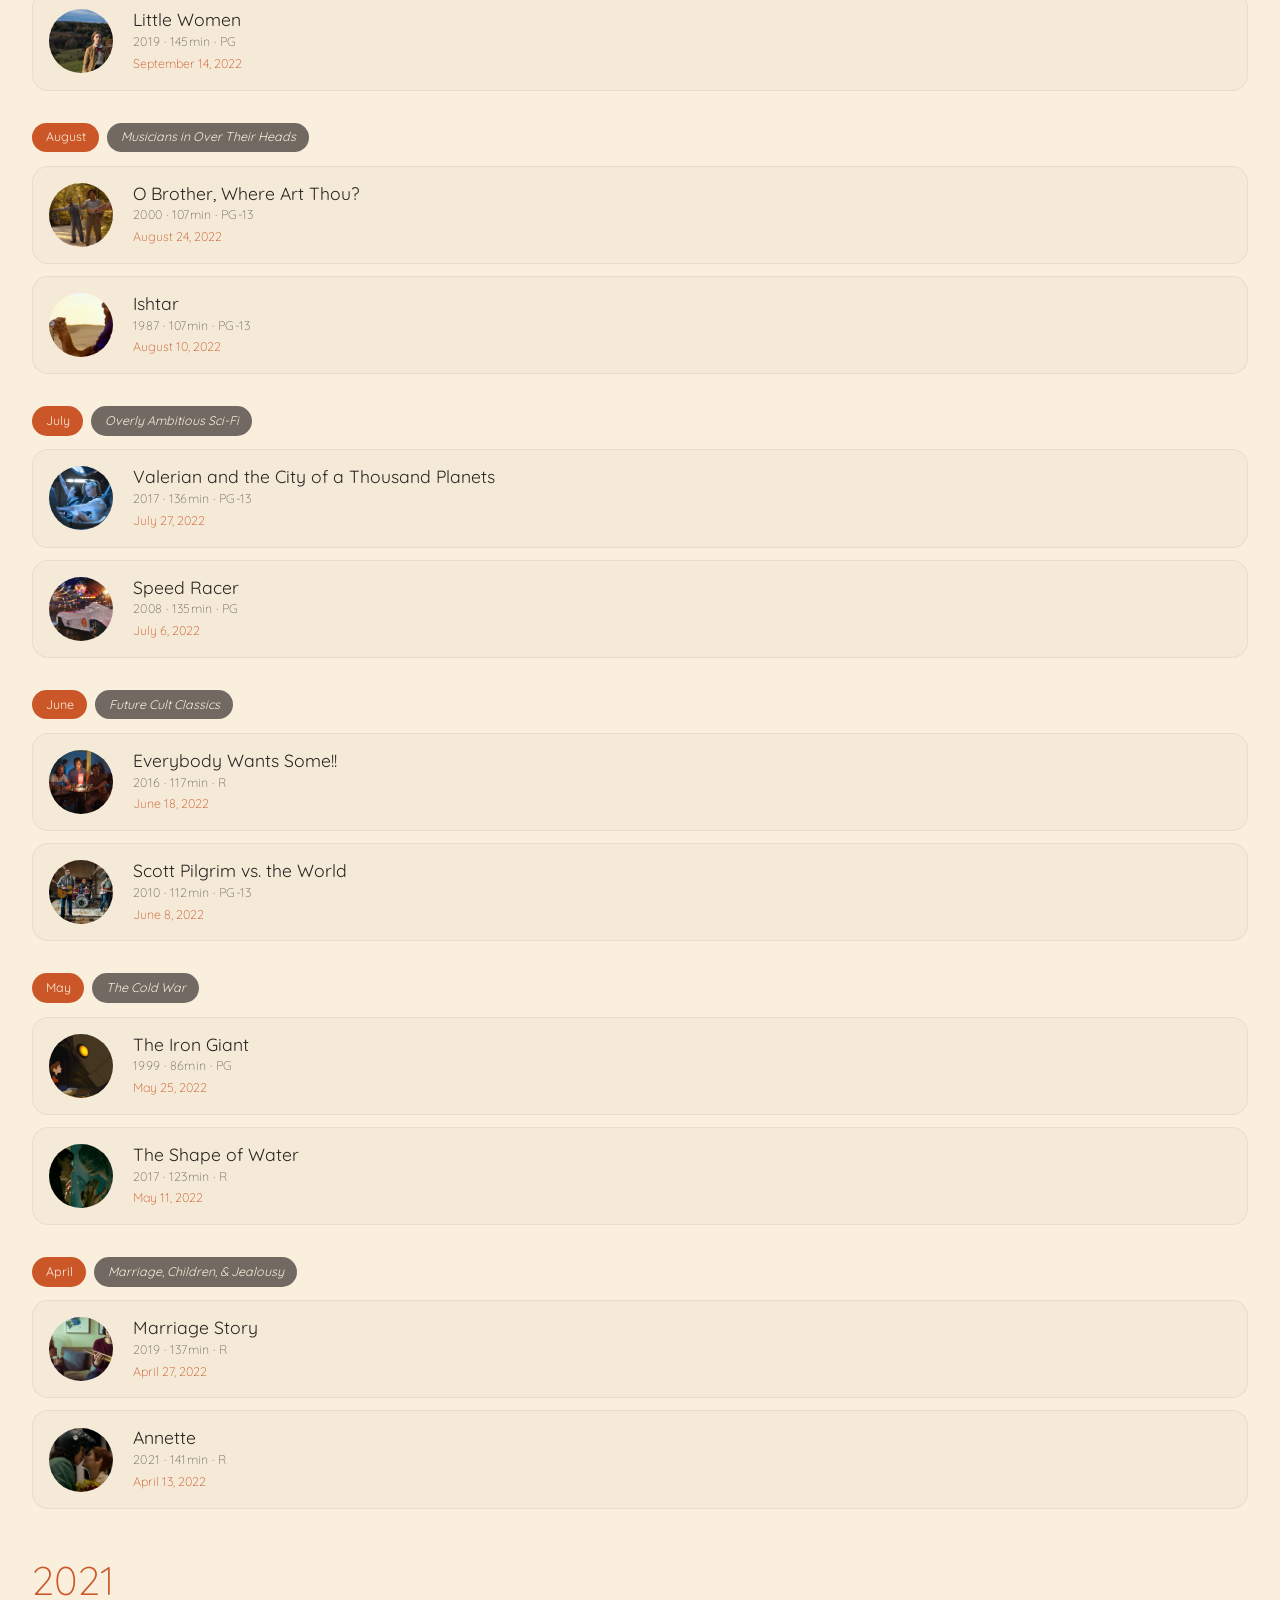
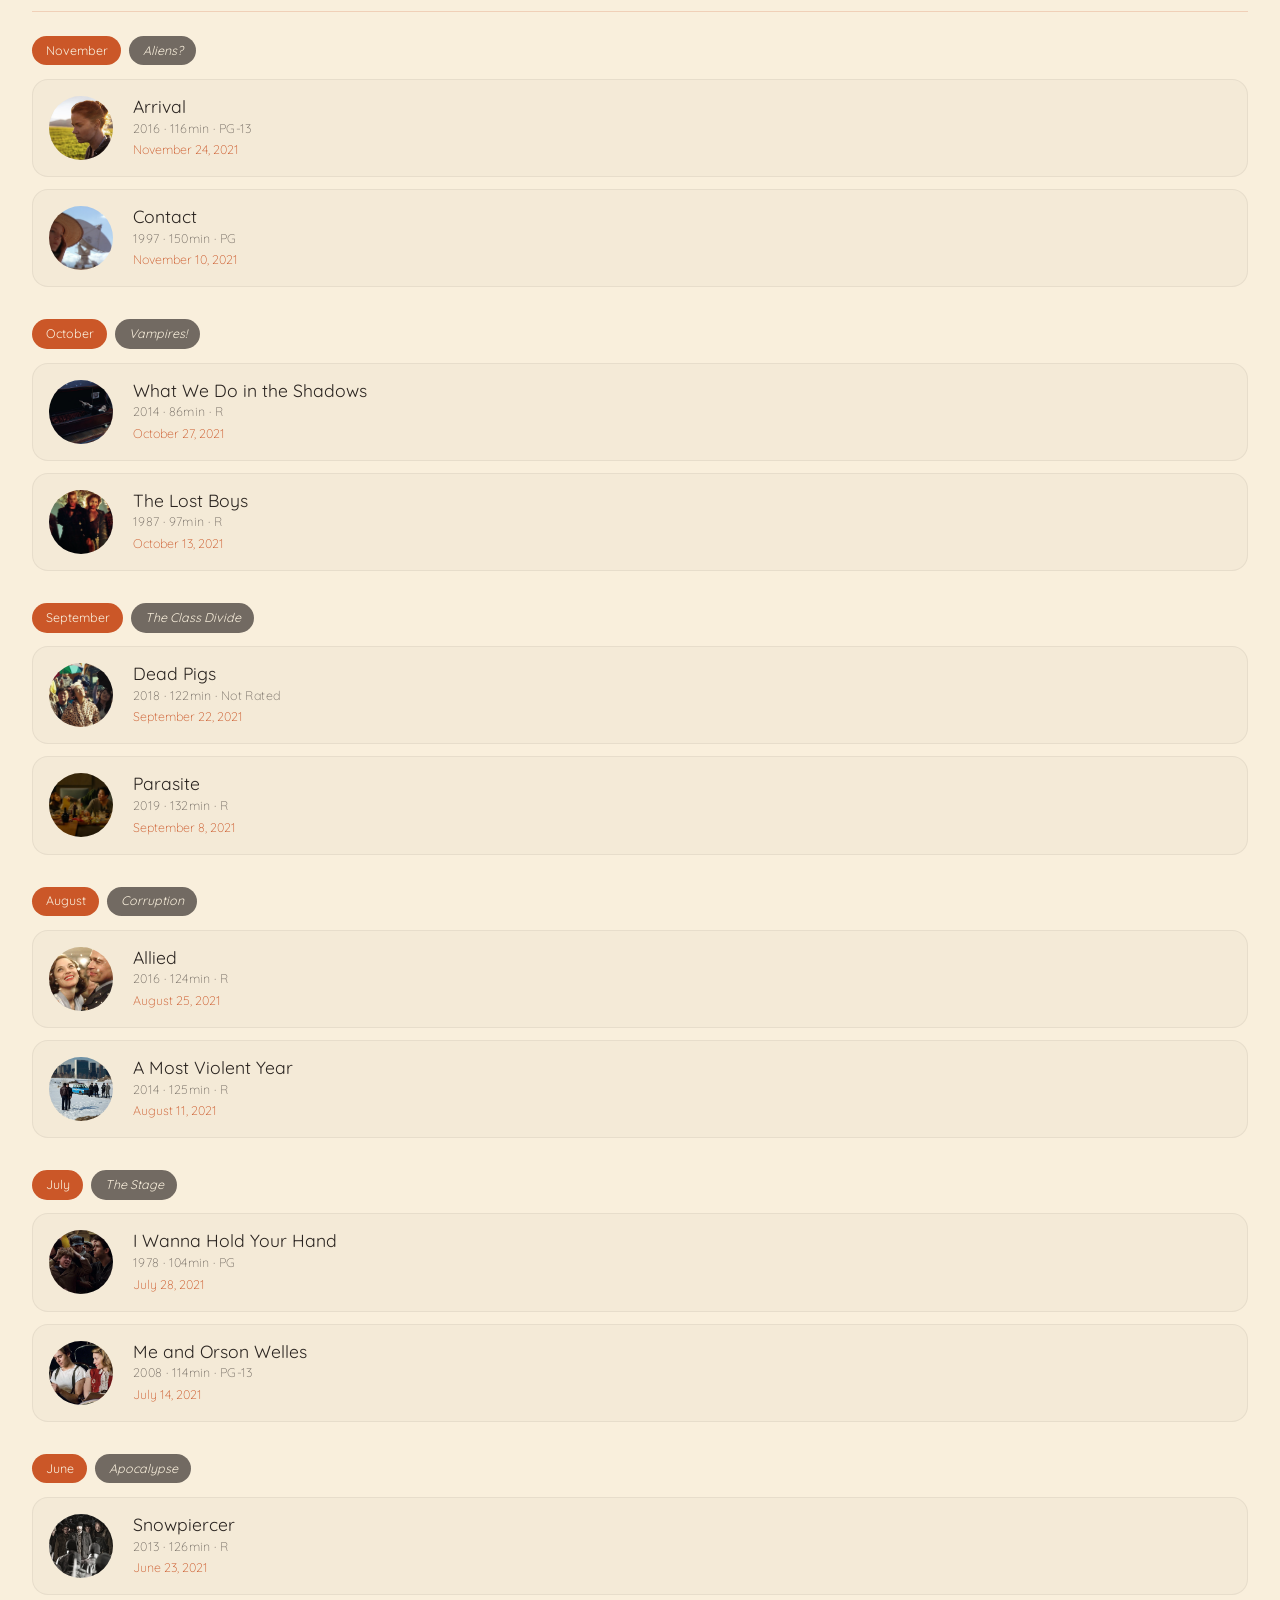
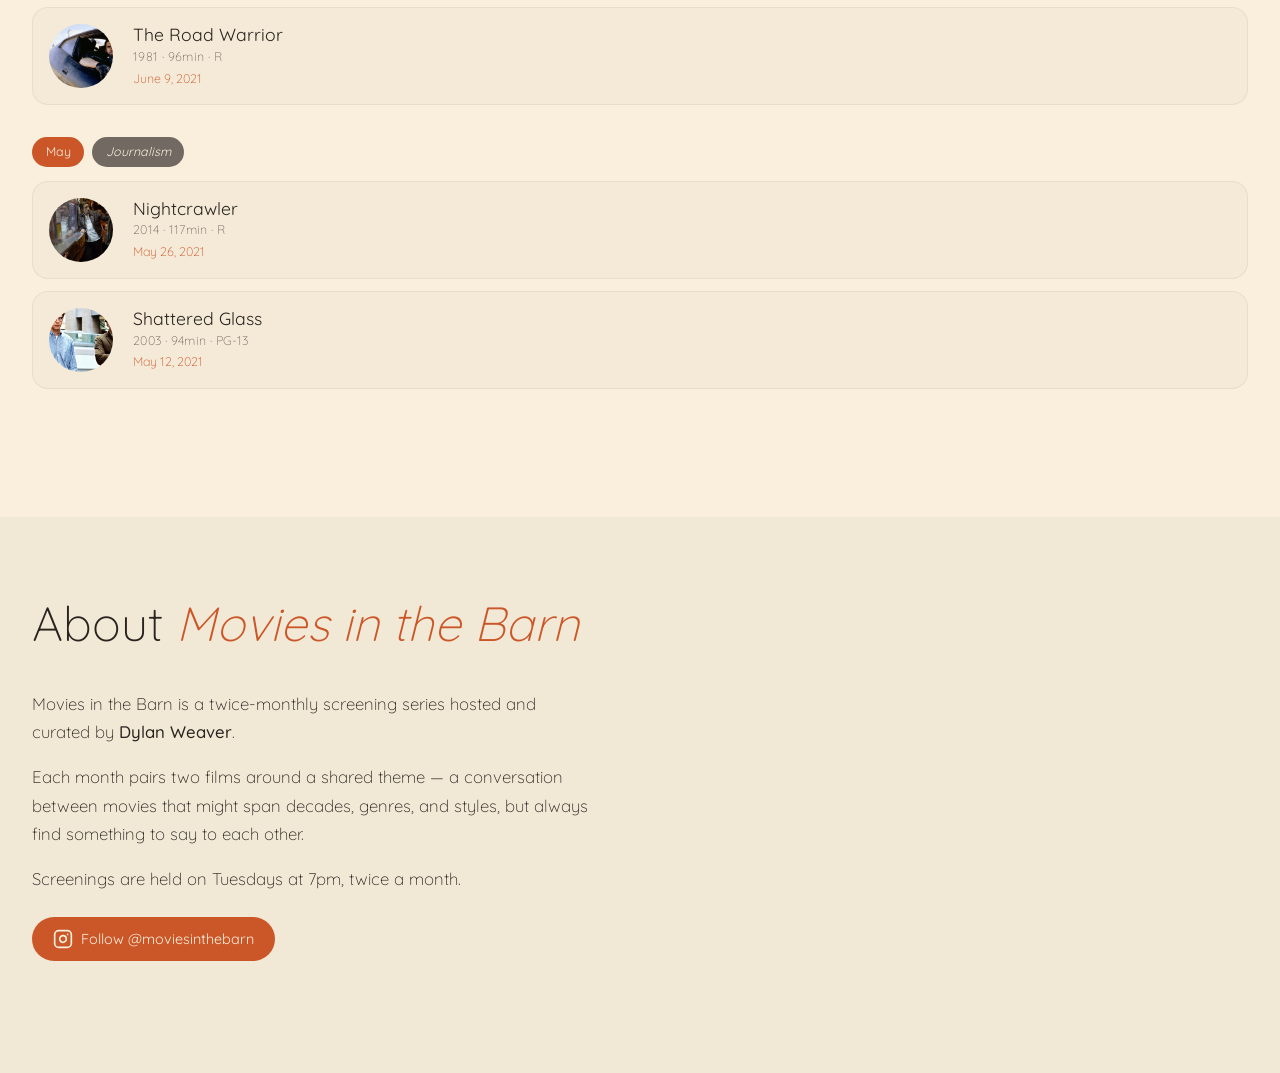
==== commit 10b7da42: "Adjust logo sizing for new tightly-cropped logo file Updated hero, nav, and mobile logo heights and " ====
--- a/index.html
+++ b/index.html
@@ -328,15 +328,15 @@
     const heroText     = heroSection.querySelector(".hero-text");
     const navLogo      = document.querySelector(".site-header .logo");
 
-    const logoFullHeight = 320;
-    const logoNavHeight  = 58;
+    const logoFullHeight = 240;
+    const logoNavHeight  = 44;
     const minScale       = logoNavHeight / logoFullHeight;
 
     // The hero logo shrinks over this scroll distance
     const shrinkRange = logoFullHeight * 0.6;
 
     // Scroll-Y where the sticky logo first touches its top:11px stop
-    const stickyEngageY = heroLogoWrap.getBoundingClientRect().top + window.scrollY - 11;
+    const stickyEngageY = heroLogoWrap.getBoundingClientRect().top + window.scrollY - 18;
 
     function updateLogo() {
       const scrolled = window.scrollY - stickyEngageY;
--- a/style.css
+++ b/style.css
@@ -62,7 +62,7 @@
 .logo-link { display: flex; align-items: center; flex-shrink: 0; background: transparent; }
 /* Nav logo is invisible — hero logo takes its place. Fades in only after hero scrolls off. */
 .logo {
-  height: 58px;
+  height: 44px;
   width: auto;
   background: transparent;
   opacity: 0;
@@ -138,7 +138,7 @@
 
 .hero-logo-wrap {
   position: sticky;
-  top: 11px;        /* centers 58px logo in 80px nav: (80-58)/2 */
+  top: 18px;        /* centers 44px logo in 80px nav: (80-44)/2 */
   z-index: 110;     /* same as sticky nav */
   margin: 0 auto 1.5rem;
   background: transparent;
@@ -146,7 +146,7 @@
 }
 
 .hero-logo {
-  height: 320px;
+  height: 240px;
   width: auto;
   max-width: 900px;
   background: transparent;
@@ -1042,8 +1042,8 @@
   .film-bubble-card--featured .film-bubble-title { font-size: 0.95rem; }
 
   .page-bubble { width: 200px; height: 200px; }
-  .hero-logo { height: 160px; }
-  .hero-logo-wrap.is-stuck .hero-logo { transform: scale(0.3625); } /* 58 / 160 */
+  .hero-logo { height: 120px; }
+  .hero-logo-wrap.is-stuck .hero-logo { transform: scale(0.3667); } /* 44 / 120 */
 
   .archive-row {
     grid-template-columns: 52px 1fr;
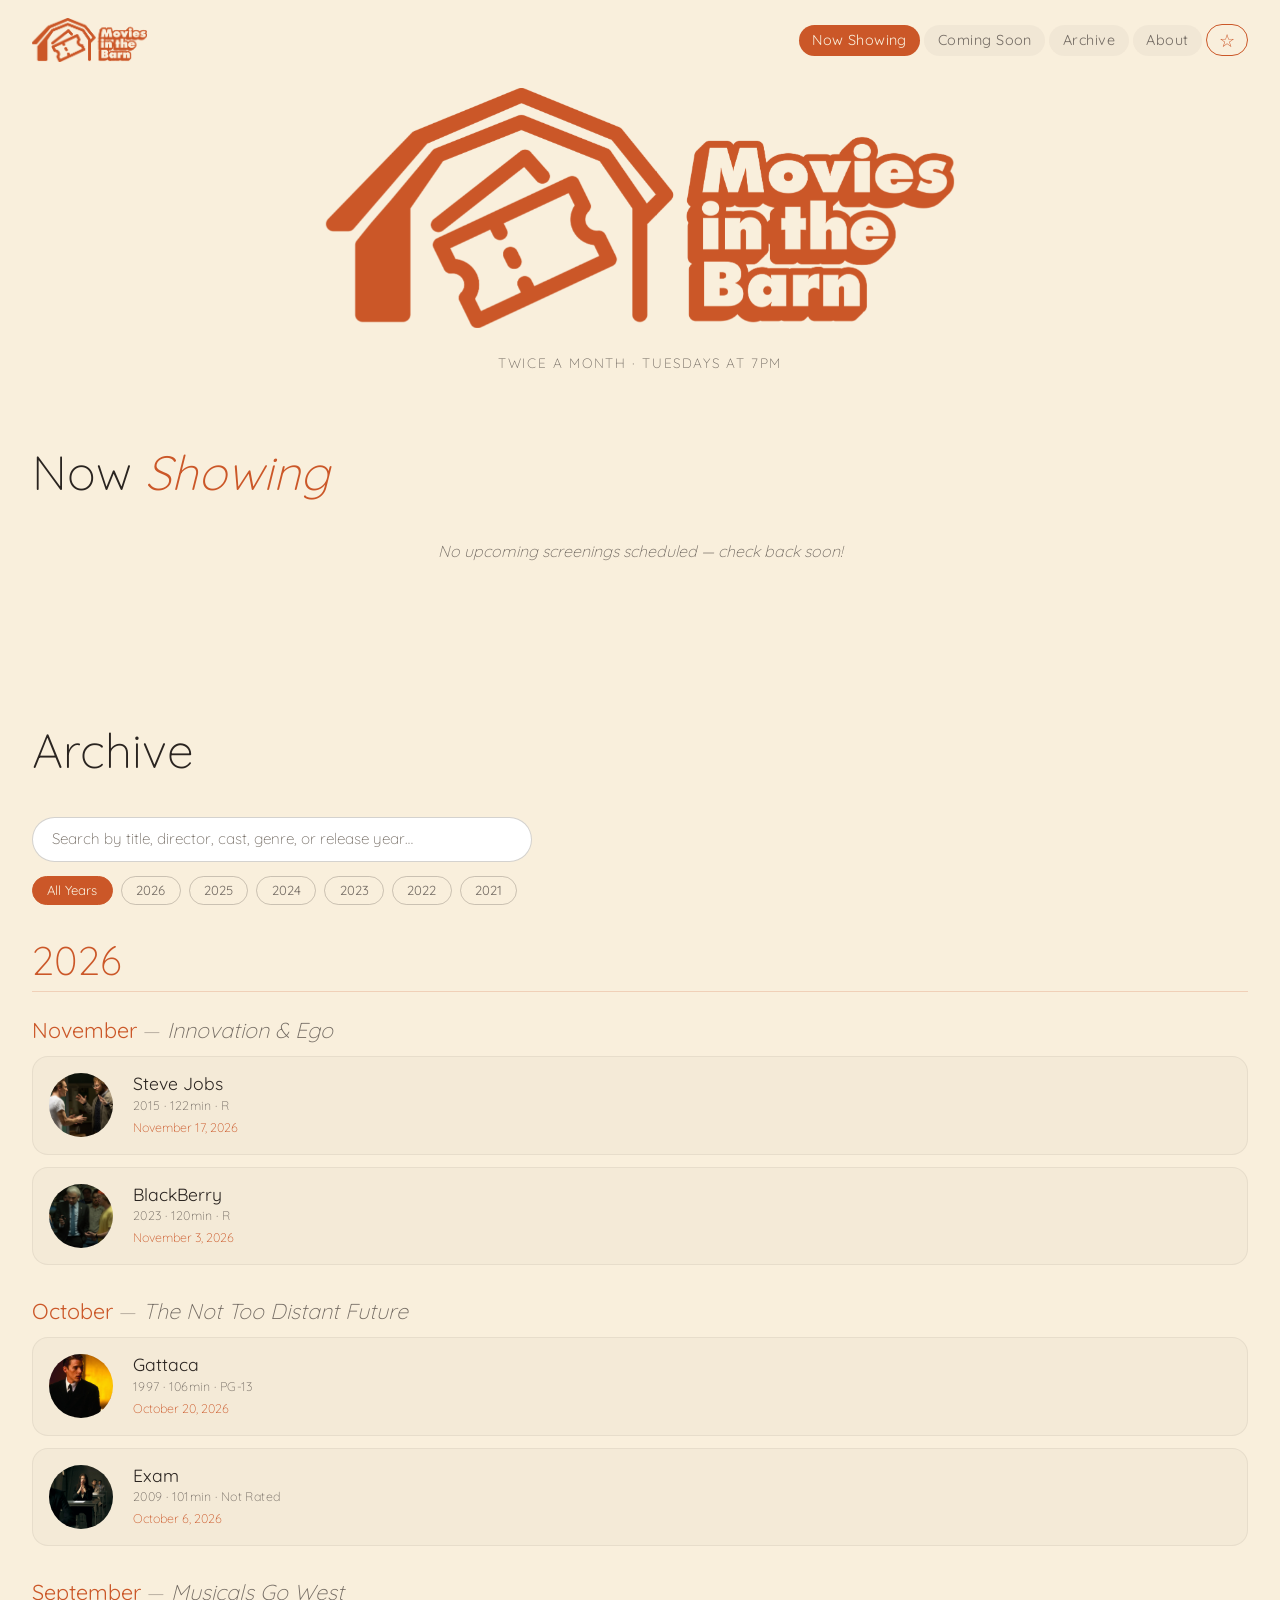
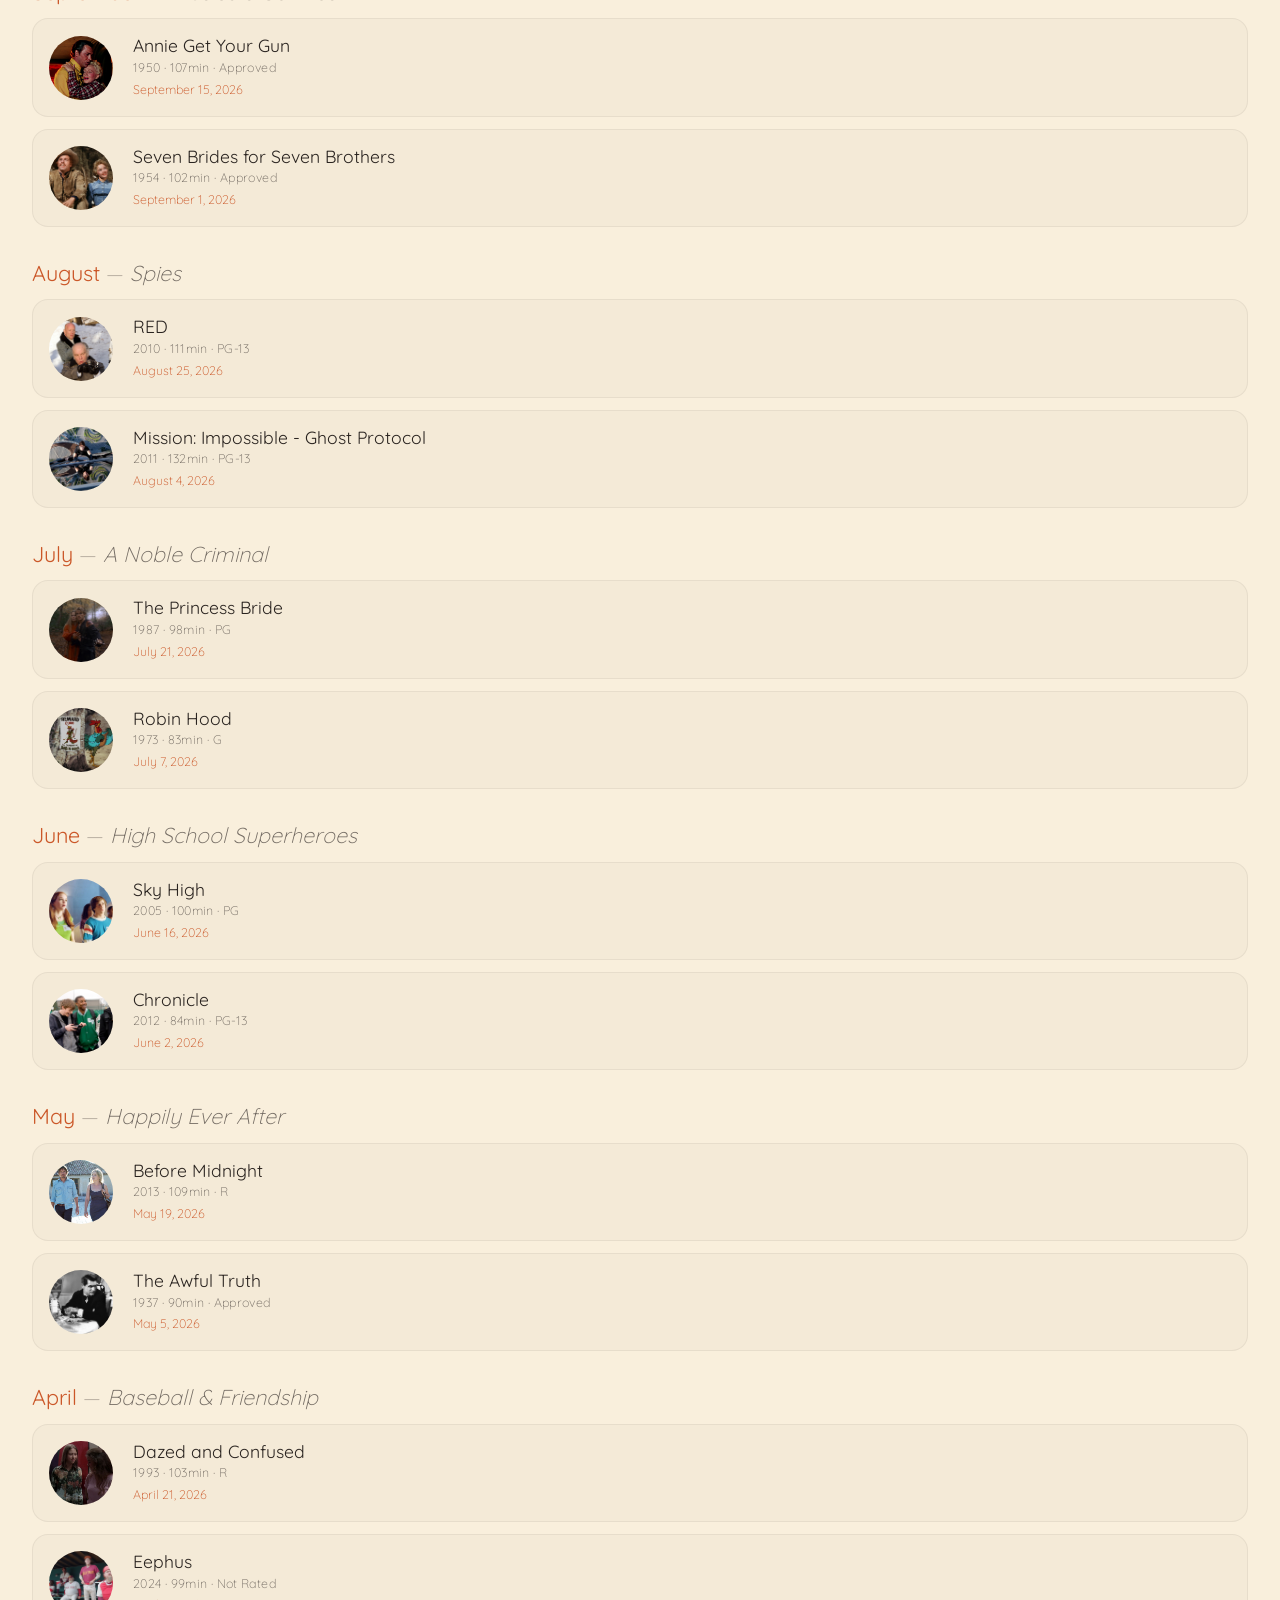
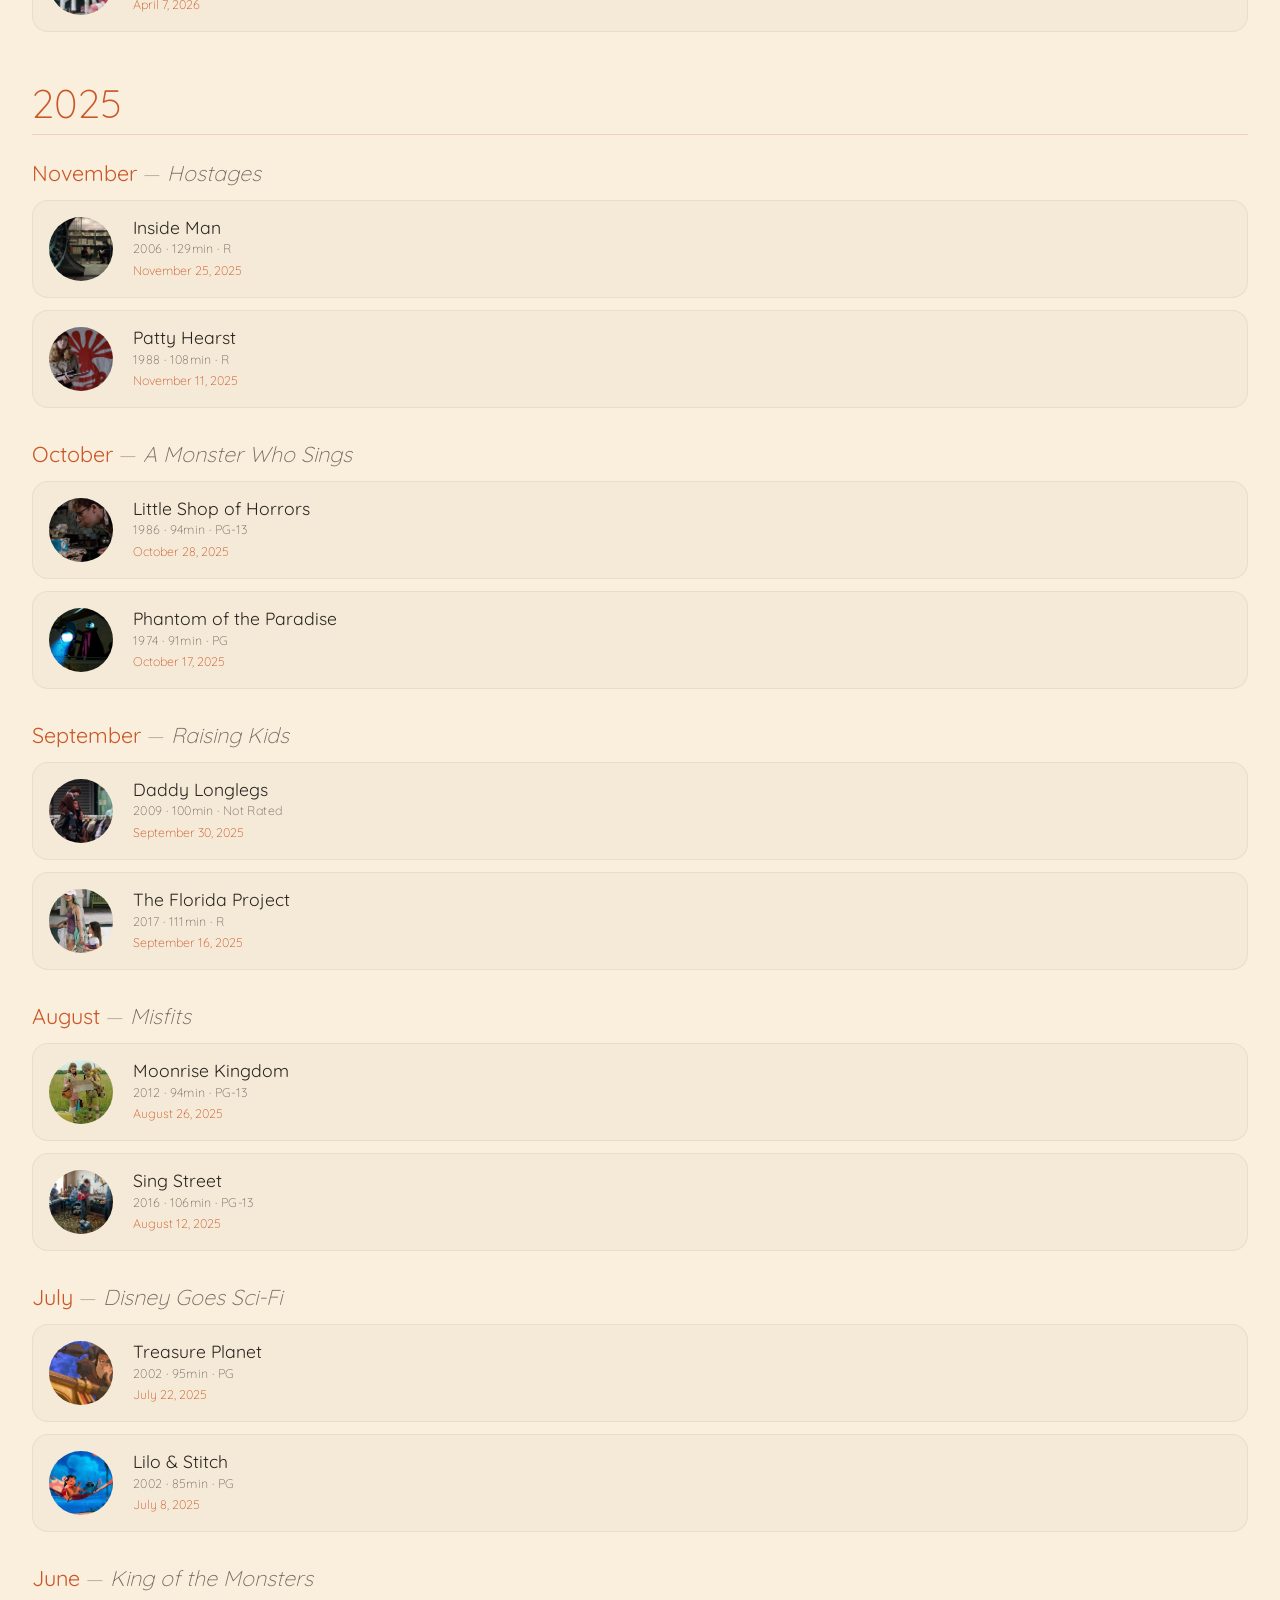
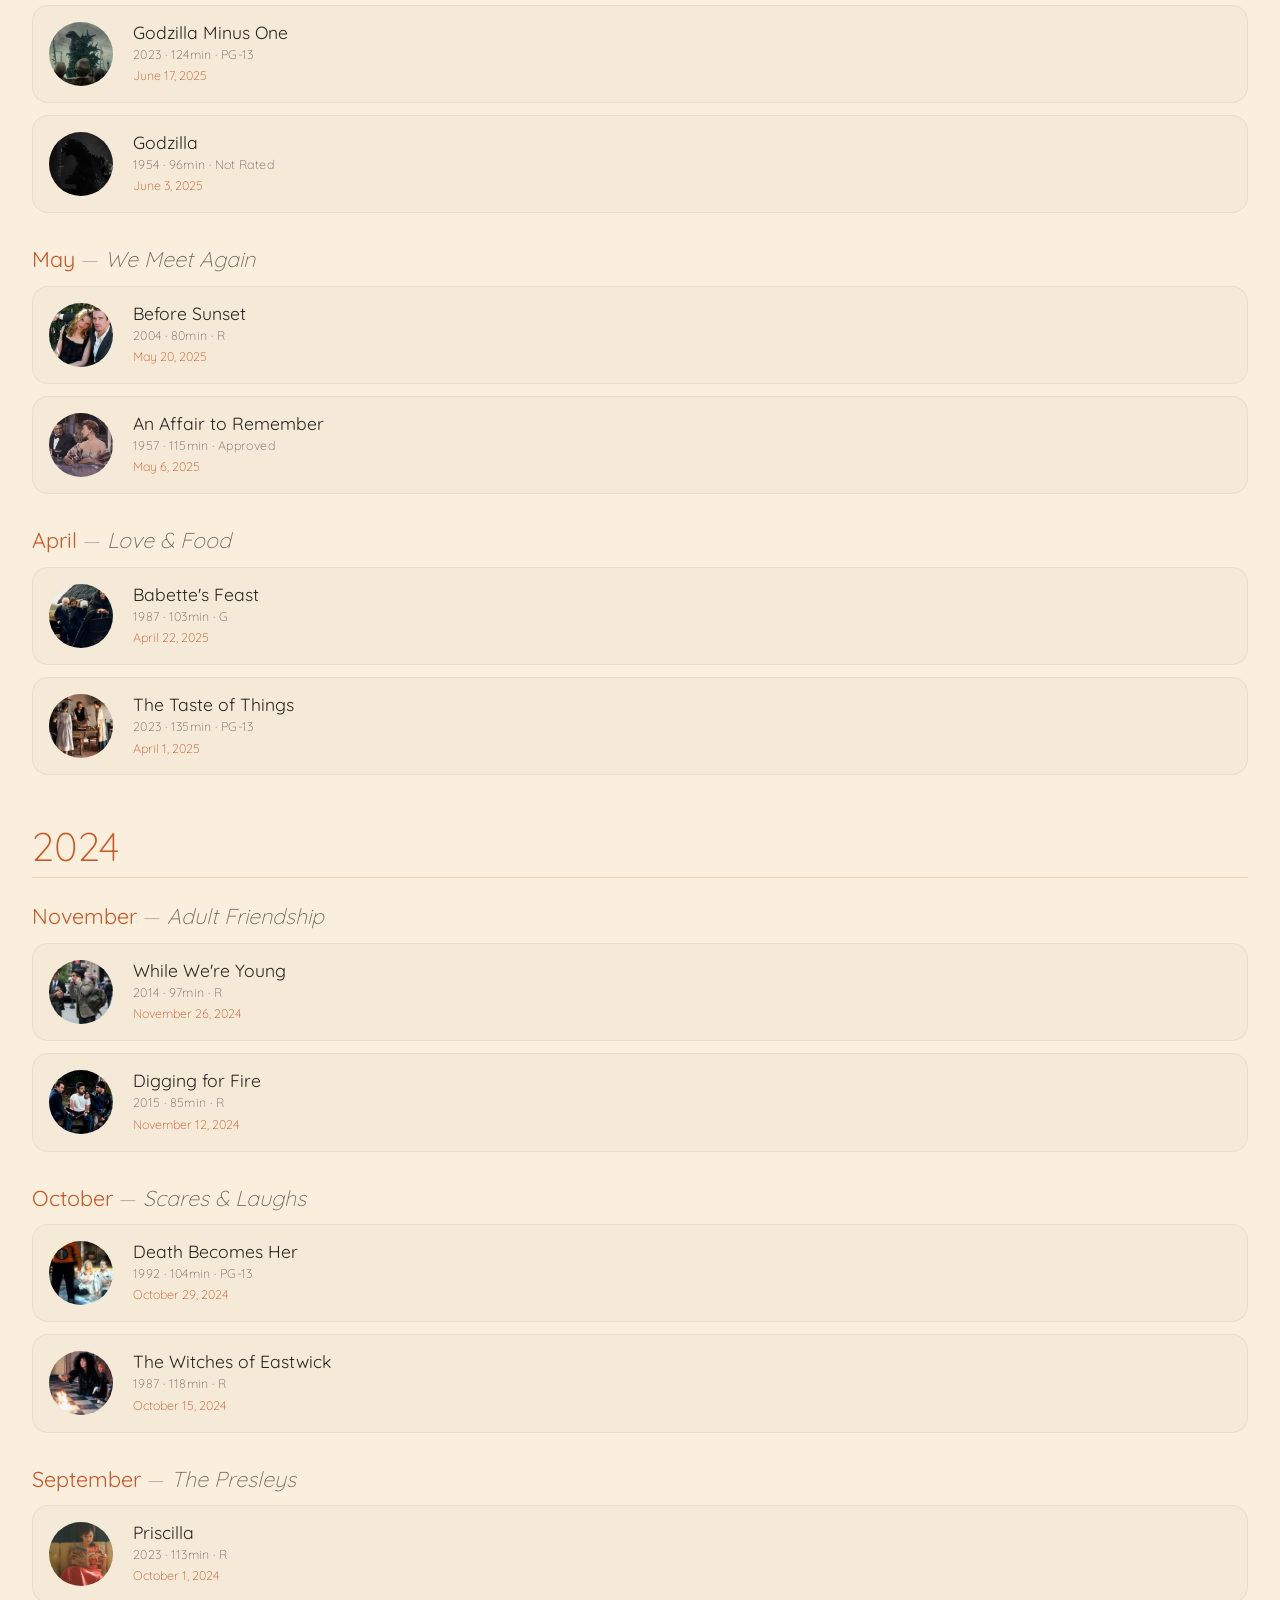
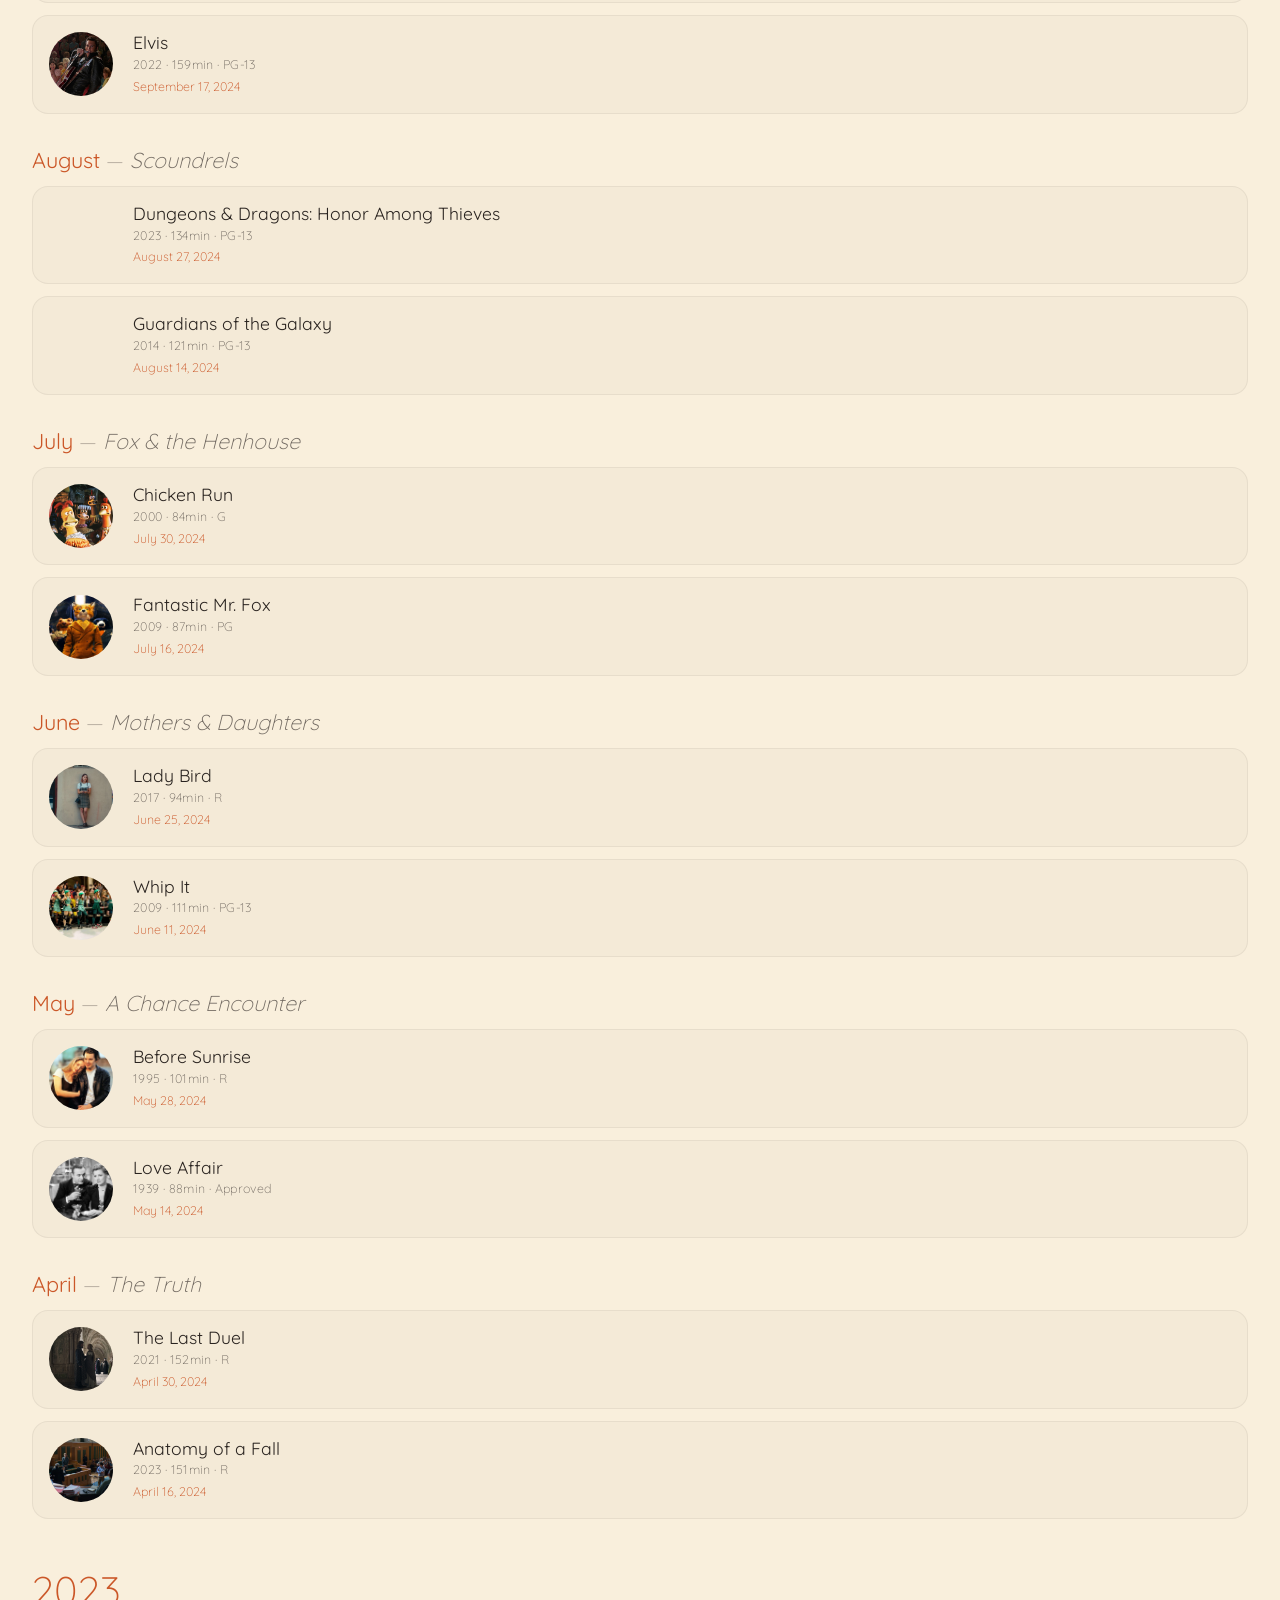
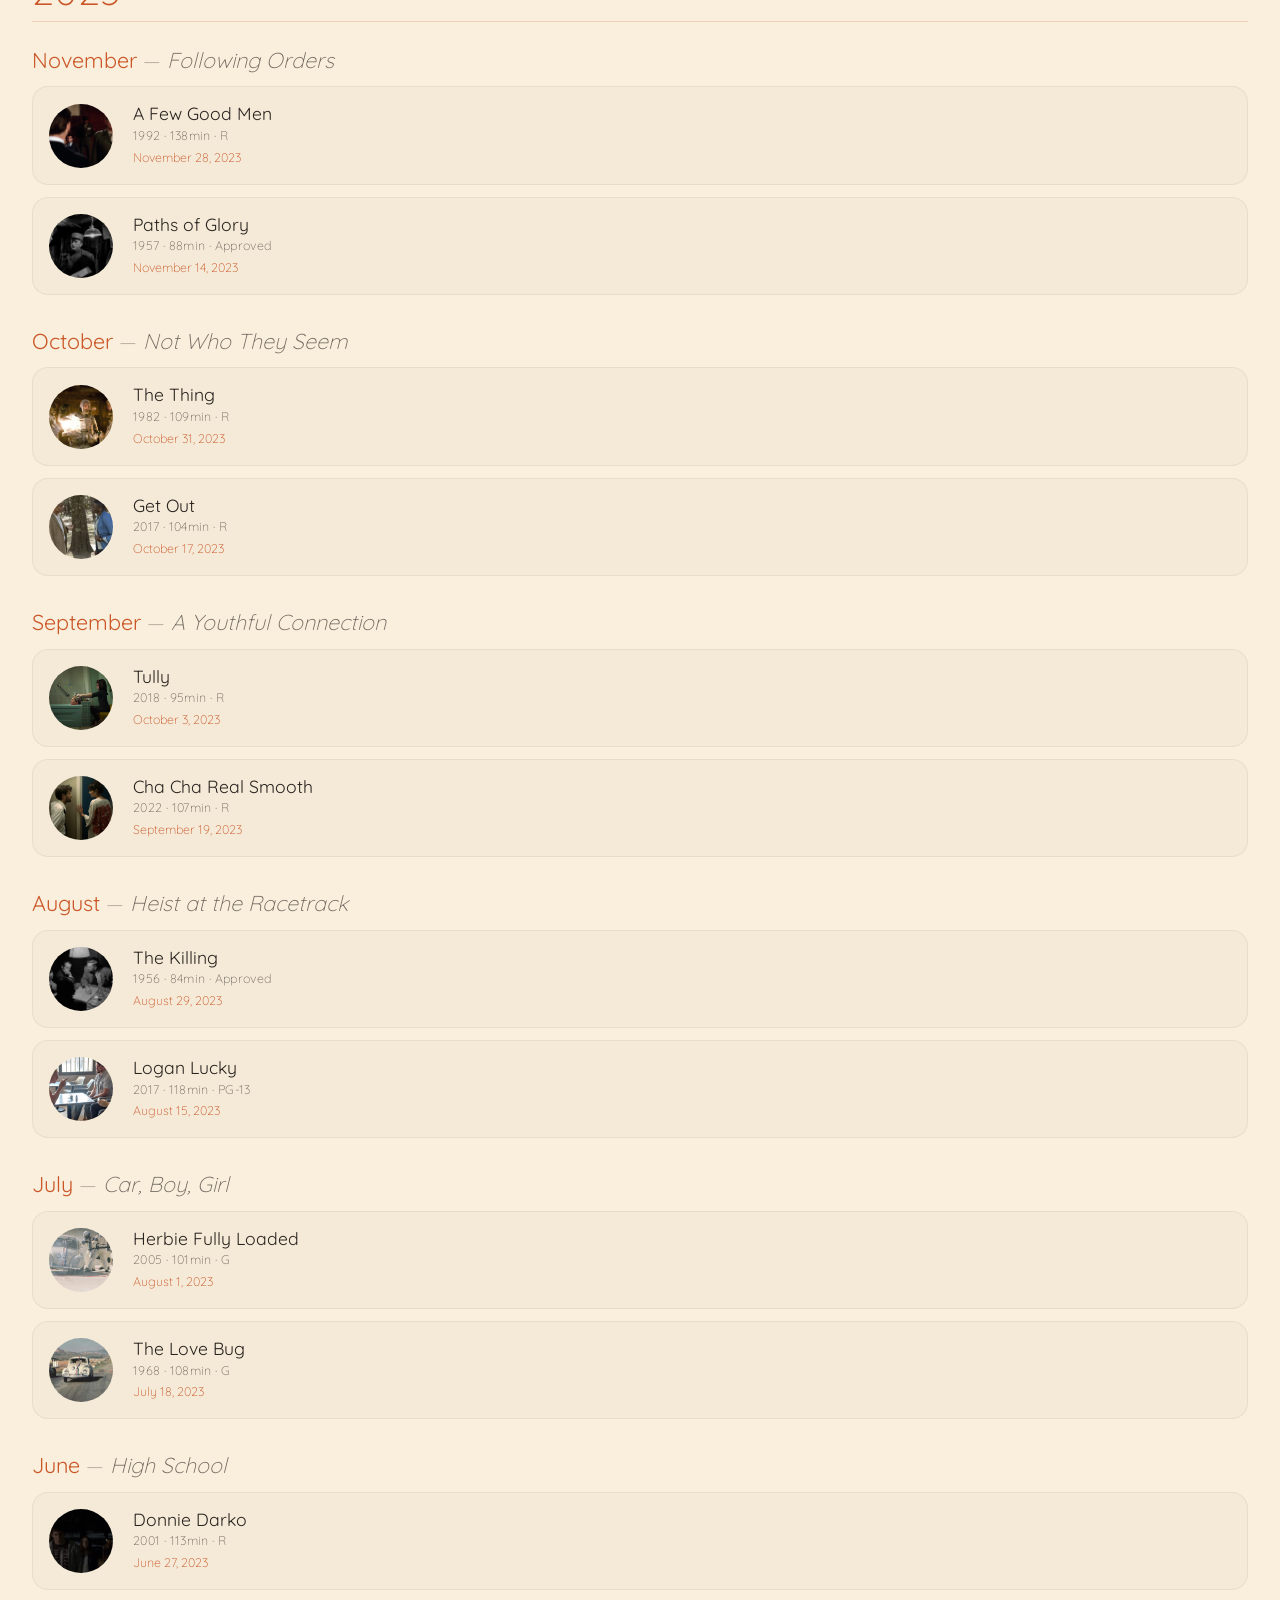
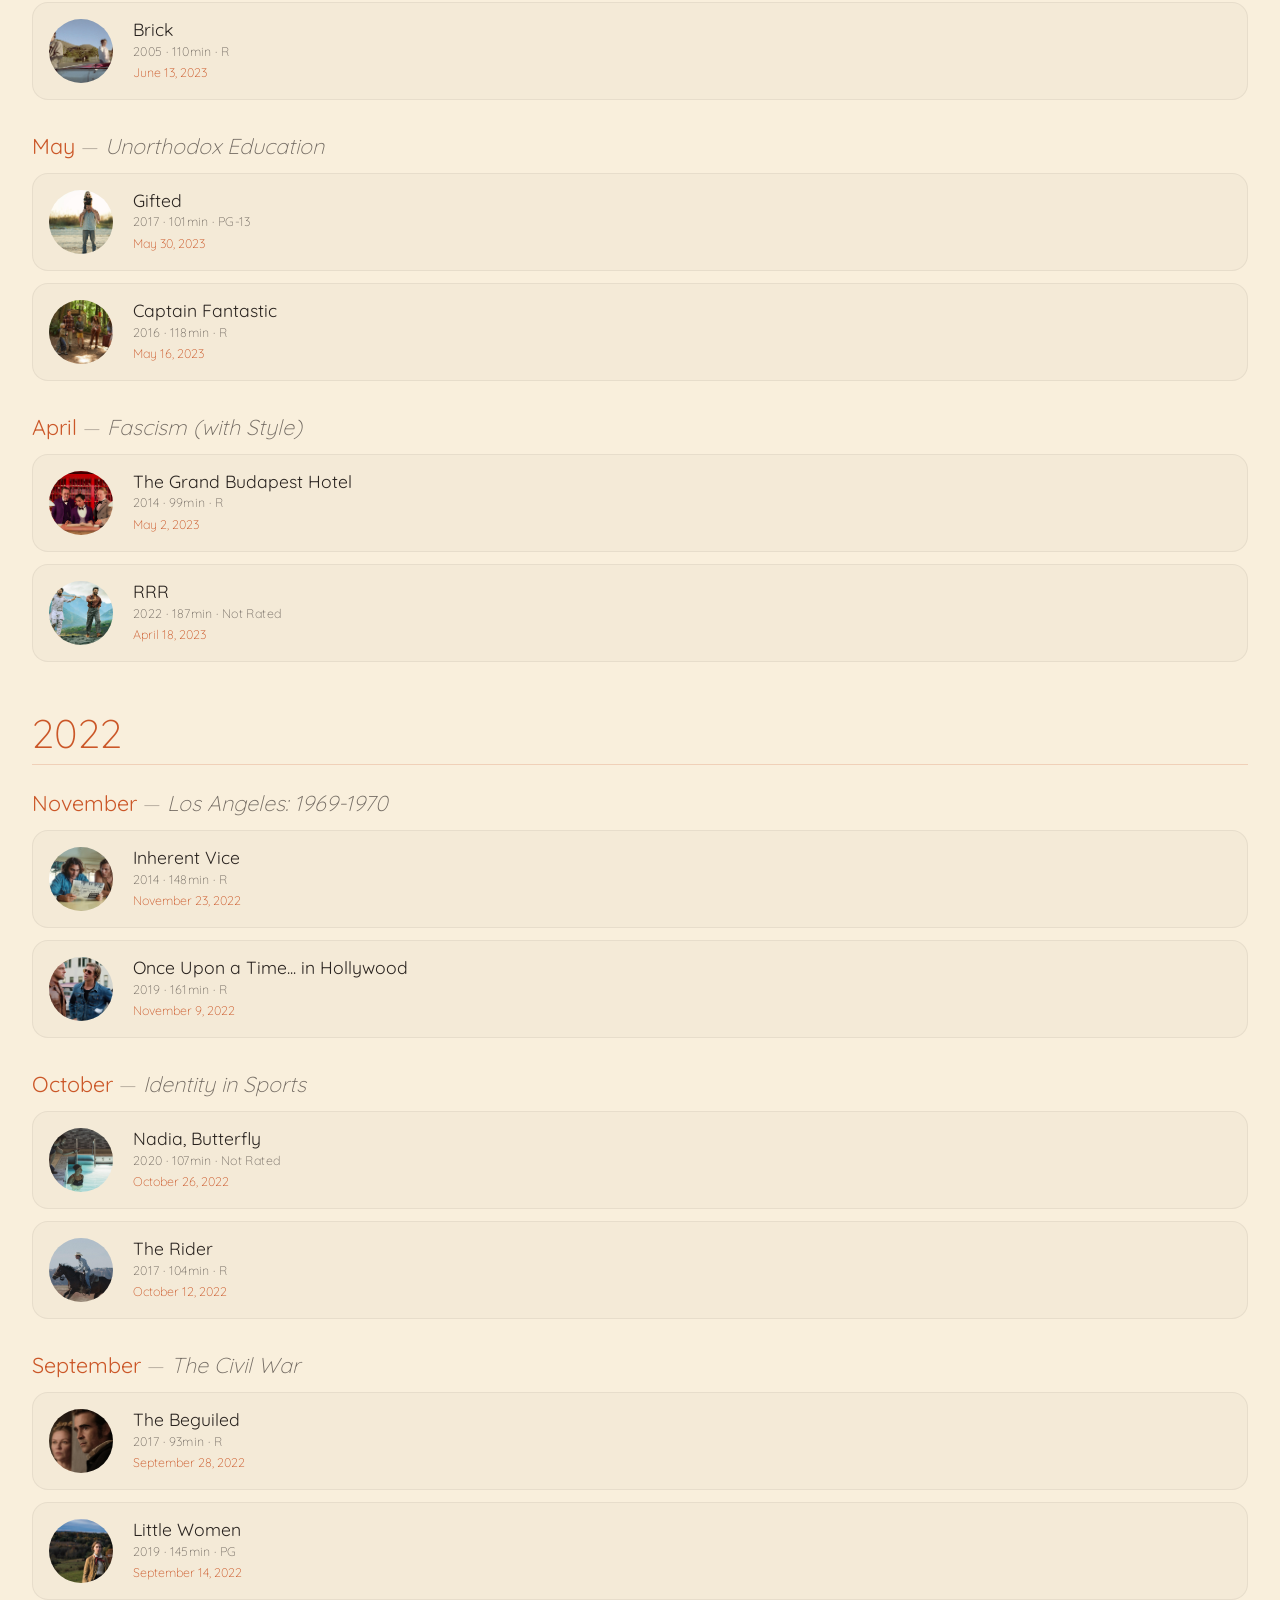
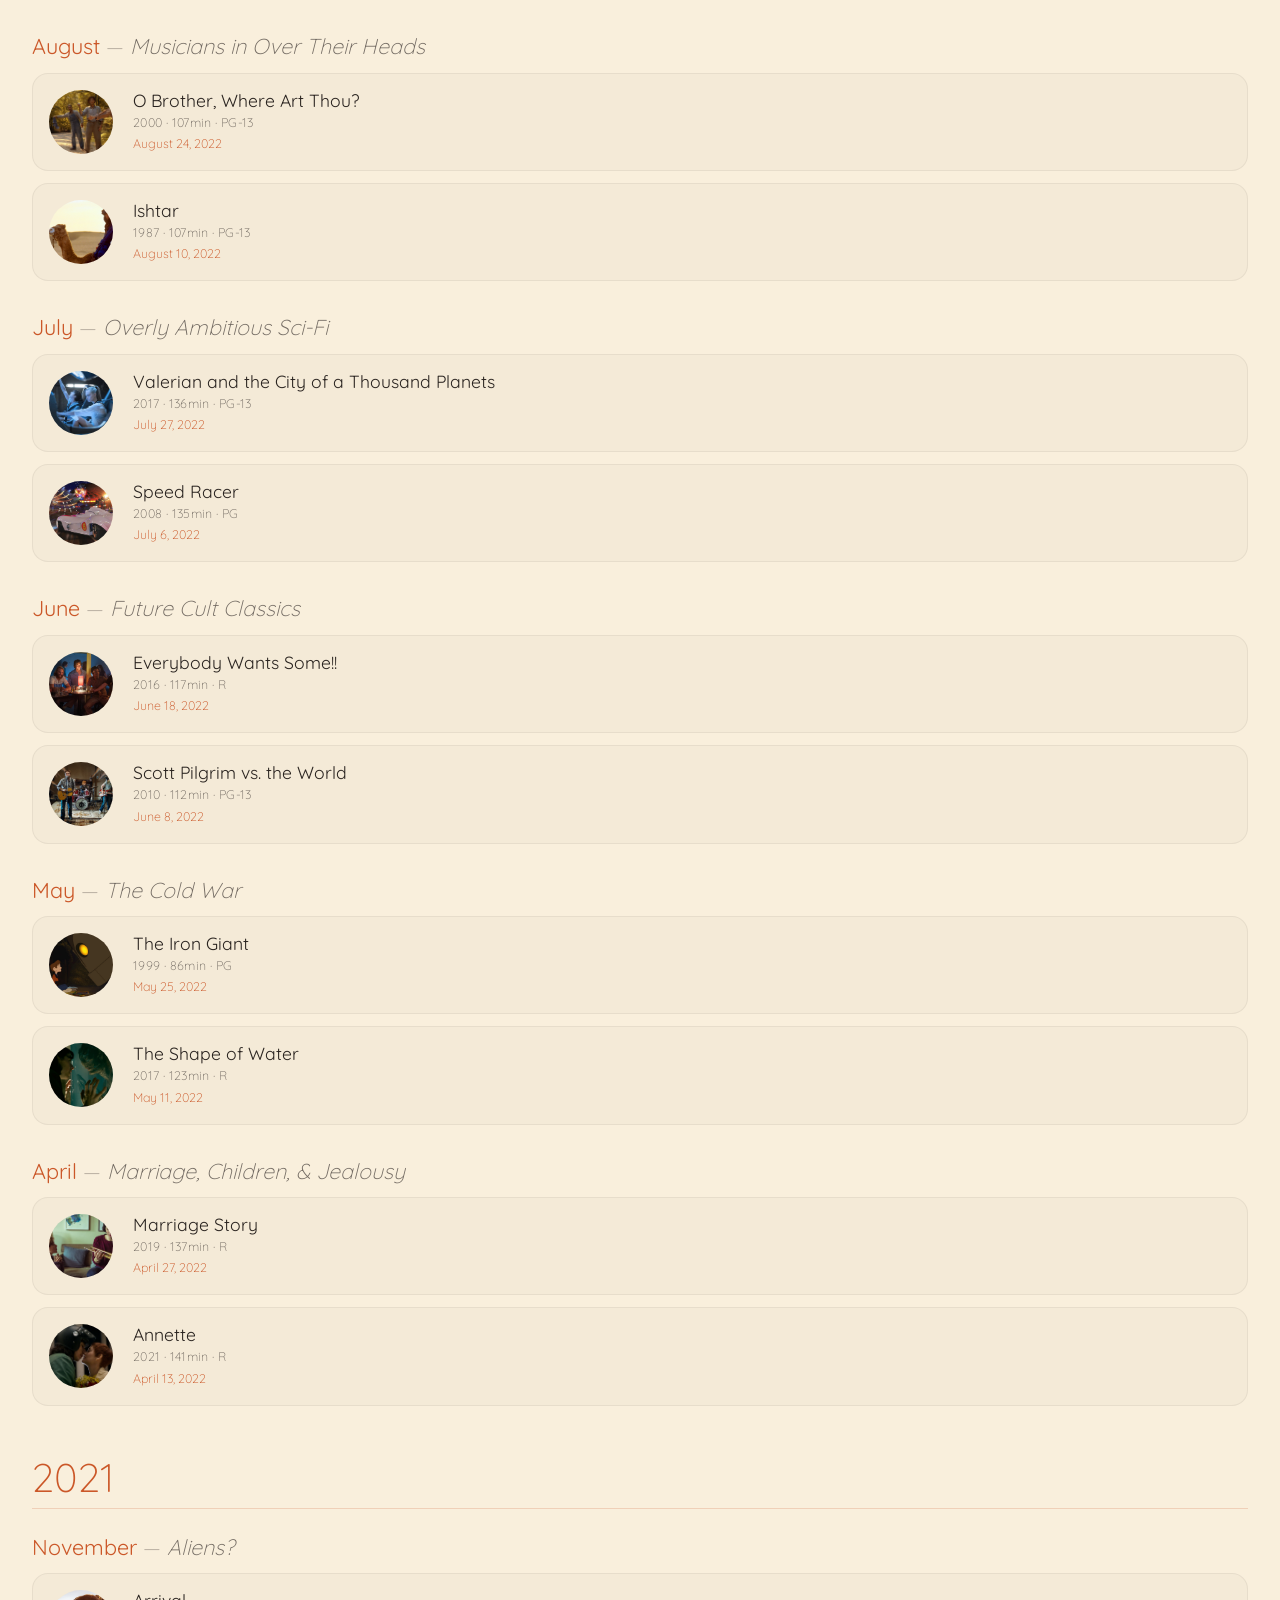
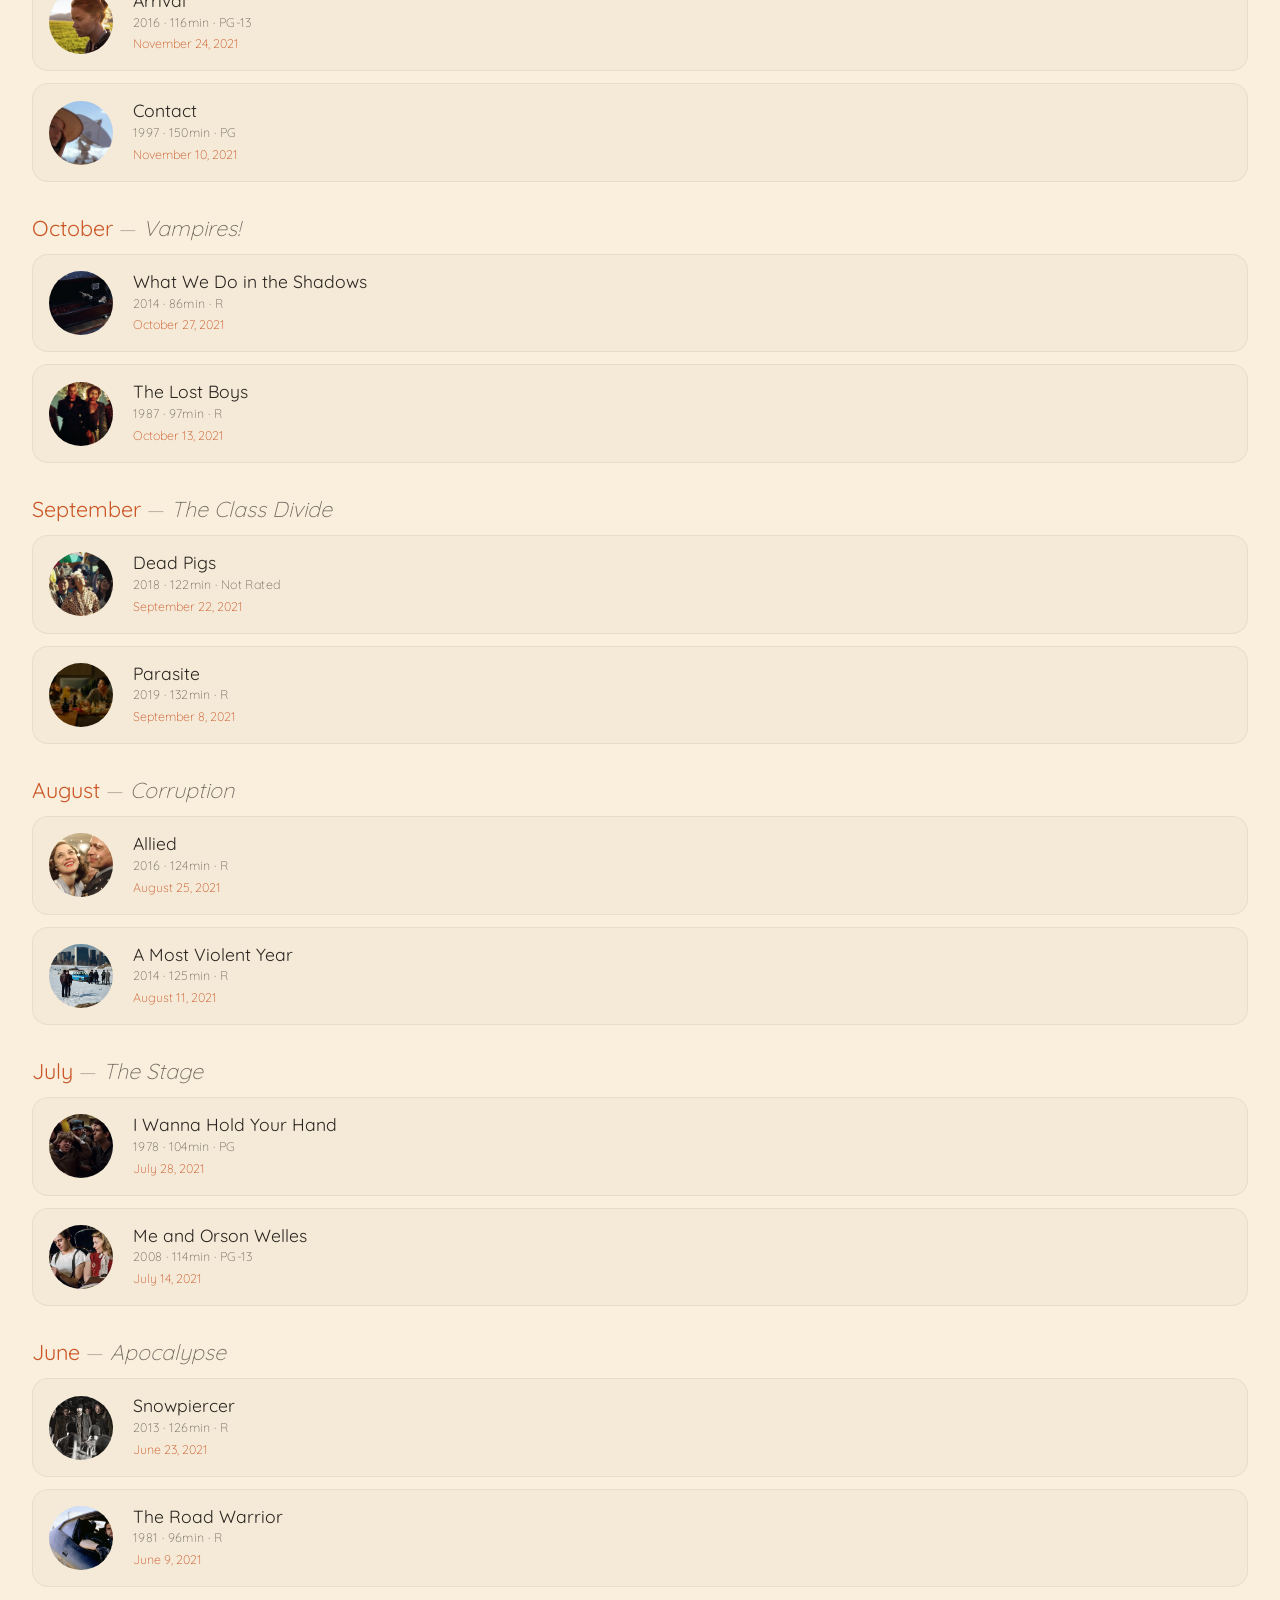
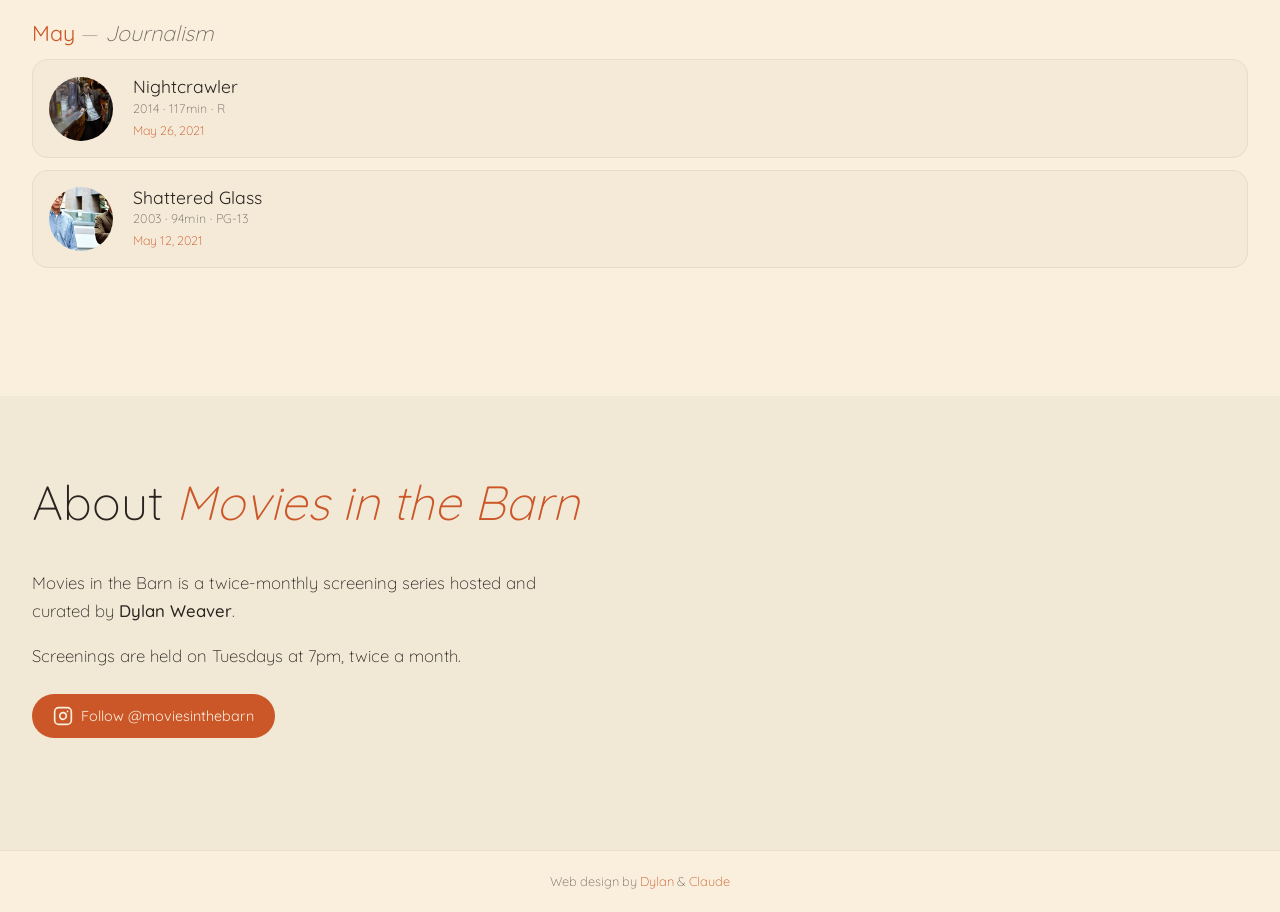
==== commit 99fe0ce0: "Add reviews and pages for each film Reviews can be added manually or loaded from Letterboxd. Streami" ====
--- a/index.html
+++ b/index.html
@@ -3,6 +3,7 @@
 <head>
   <meta charset="UTF-8" />
   <meta name="viewport" content="width=device-width, initial-scale=1.0" />
+  <meta name="robots" content="noindex, nofollow" />
   <title>Movies in the Barn</title>
   <link rel="icon" type="image/png" href="images/favicon.png" />
   <link rel="apple-touch-icon" href="images/favicon.png" />
@@ -80,7 +81,6 @@
             <h2 class="section-label">About <em>Movies in the Barn</em></h2>
             <div class="about-body">
               <p>Movies in the Barn is a twice-monthly screening series hosted and curated by <strong>Dylan Weaver</strong>.</p>
-              <p>Each month pairs two films around a shared theme — a conversation between movies that might span decades, genres, and styles, but always find something to say to each other.</p>
               <p>Screenings are held on Tuesdays at 7pm, twice a month.</p>
               <a href="https://instagram.com/moviesinthebarn" target="_blank" class="instagram-link">
                 <svg width="20" height="20" viewBox="0 0 24 24" fill="none" stroke="currentColor" stroke-width="2" stroke-linecap="round" stroke-linejoin="round" aria-hidden="true"><rect x="2" y="2" width="20" height="20" rx="5" ry="5"/><path d="M16 11.37A4 4 0 1 1 12.63 8 4 4 0 0 1 16 11.37z"/><line x1="17.5" y1="6.5" x2="17.51" y2="6.5"/></svg>
@@ -93,6 +93,10 @@
     </section>
 
   </main>
+
+  <footer class="site-footer">
+    <p class="footer-credit">Web design by <a href="https://instagram.com/djweaver29" target="_blank">Dylan</a> &amp; <a href="https://claude.ai" target="_blank">Claude</a></p>
+  </footer>
 
 
   <script src="events.js"></script>
@@ -176,10 +180,7 @@
           const [month, theme] = key.split("||");
           return `
             <div class="archive-month-block">
-              <div class="archive-month-header">
-                <span class="archive-pill archive-pill--month">${month}</span>
-                <span class="archive-pill archive-pill--theme">${theme}</span>
-              </div>
+              <h4 class="archive-month-heading">${month} <span class="archive-month-theme">${theme}</span></h4>
               <div class="archive-films">
                 ${events.map(buildComingSoonRow).join("")}
               </div>
@@ -272,8 +273,12 @@
       }
       noResults.classList.add("hidden");
 
+      // When filtering by a single year, show chronologically (oldest first).
+      // Otherwise keep the default reverse-chronological ordering.
+      const ordered = activeYear === "all" ? filtered : filtered.slice().reverse();
+
       const byYear = {};
-      filtered.forEach(e => {
+      ordered.forEach(e => {
         if (!byYear[e.year]) byYear[e.year] = {};
         const key = e.month + "||" + e.theme;
         if (!byYear[e.year][key]) byYear[e.year][key] = [];
@@ -287,10 +292,7 @@
             const [month, theme] = key.split("||");
             return `
               <div class="archive-month-block">
-                <div class="archive-month-header">
-                  <span class="archive-pill archive-pill--month">${month}</span>
-                  <span class="archive-pill archive-pill--theme">${theme}</span>
-                </div>
+                <h4 class="archive-month-heading">${month} <span class="archive-month-theme">${theme}</span></h4>
                 <div class="archive-films">
                   ${events.map(buildArchiveRow).join("")}
                 </div>
--- a/style.css
+++ b/style.css
@@ -181,8 +181,6 @@
   color: var(--rust);
 }
 
-/* (decorative hero bubbles removed) */
-
 /* ── Theme banner ── */
 .theme-banner {
   max-width: 1100px;
@@ -194,46 +192,6 @@
   position: relative;
   width: 320px;
   height: 265px;
-}
-
-/* ── Theme circles (used in lineup & hero) ── */
-.theme-circle {
-  display: inline-flex;
-  align-items: center;
-  justify-content: center;
-  border-radius: 50%;
-  font-family: var(--font-display);
-  font-weight: 600;
-  text-align: center;
-  flex-shrink: 0;
-}
-
-.theme-circle--month {
-  position: absolute;
-  top: 0;
-  left: 0;
-  width: 160px;
-  height: 160px;
-  background: var(--rust);
-  color: var(--cream);
-  font-size: 1.5rem;
-  z-index: 1;
-}
-
-.theme-circle--theme {
-  position: absolute;
-  bottom: 0;
-  right: 0;
-  width: 210px;
-  height: 210px;
-  background: var(--stone);
-  color: var(--cream);
-  font-size: 1.05rem;
-  font-style: italic;
-  font-weight: 400;
-  padding: 1.25rem;
-  line-height: 1.3;
-  z-index: 2;
 }
 
 /* ── Film cards (bubble layout) ── */
@@ -465,36 +423,6 @@
   margin-top: 0.6rem;
 }
 
-.page-bubble {
-  position: absolute;
-  width: 320px; height: 320px;
-  border-radius: 50%;
-  right: -40px; top: -60px;
-  background: color-mix(in srgb, var(--rust) 10%, transparent);
-  pointer-events: none;
-}
-.page-bubble--right {
-  right: -60px;
-  background: color-mix(in srgb, var(--stone) 12%, transparent);
-}
-
-/* ── Lineup page ── */
-.lineup-section {
-  max-width: 1100px;
-  margin: 0 auto;
-  padding: 0 2rem 4rem;
-}
-
-.month-block { margin-bottom: -2rem; }
-.month-block--past { opacity: 0.6; }
-
-.month-header { margin-bottom: 2.5rem; }
-.month-bubble-pair {
-  position: relative;
-  width: 320px;
-  height: 265px;
-}
-
 .month-films {
   display: flex;
   flex-wrap: wrap;
@@ -504,12 +432,6 @@
 }
 
 /* ── Search bar ── */
-.search-bar-wrap {
-  max-width: 1100px;
-  margin: 0 auto;
-  padding: 0 2rem 2rem;
-}
-
 .search-bar {
   display: flex;
   flex-direction: column;
@@ -561,6 +483,29 @@
 
 .filter-pills { display: flex; flex-wrap: wrap; gap: 0.5rem; }
 
+/* ── Mode toggle toast ── */
+.mode-toast {
+  position: fixed;
+  bottom: 2rem;
+  left: 50%;
+  transform: translate(-50%, 1rem);
+  background: color-mix(in srgb, var(--ink, #1e1a17) 92%, transparent);
+  color: var(--cream);
+  font-family: var(--font-body);
+  font-size: 0.9rem;
+  padding: 0.65rem 1.1rem;
+  border-radius: 999px;
+  pointer-events: none;
+  opacity: 0;
+  transition: opacity 0.2s ease, transform 0.2s ease;
+  z-index: 10000;
+  box-shadow: 0 8px 24px rgba(0,0,0,0.25);
+}
+.mode-toast--visible {
+  opacity: 1;
+  transform: translate(-50%, 0);
+}
+
 .pill {
   padding: 0.35rem 0.9rem;
   border-radius: 999px;
@@ -571,17 +516,15 @@
   font-size: 0.82rem;
   cursor: pointer;
   transition: background 0.15s, color 0.15s, border-color 0.15s;
-}
-.pill:hover { border-color: var(--rust); color: var(--rust); }
-.pill--active { background: var(--rust); color: var(--cream); border-color: var(--rust); }
+  -webkit-tap-highlight-color: transparent;
+}
+@media (hover: hover) {
+  .pill:hover { border-color: var(--rust); color: var(--rust); }
+}
+.pill--active,
+.pill--active:hover { background: var(--rust); color: var(--cream); border-color: var(--rust); }
 
 /* ── Archive ── */
-.archive-section {
-  max-width: 1100px;
-  margin: 0 auto;
-  padding: 0 2rem 4rem;
-}
-
 .archive-year { margin-bottom: 3rem; }
 
 .archive-year-heading {
@@ -596,22 +539,24 @@
 
 .archive-month-block { margin-bottom: 2rem; }
 
-.archive-month-header {
-  display: flex;
-  gap: 0.5rem;
-  flex-wrap: wrap;
-  margin-bottom: 0.85rem;
-}
-
-.archive-pill {
-  border-radius: 999px;
-  font-family: var(--font-body);
-  font-size: 0.78rem;
-  padding: 0.3rem 0.85rem;
+.archive-month-heading {
+  font-family: var(--font-display);
+  font-size: 1.35rem;
   font-weight: 400;
-}
-.archive-pill--month { background: var(--rust); color: var(--cream); }
-.archive-pill--theme { background: var(--stone); color: var(--cream); font-style: italic; }
+  color: var(--rust);
+  margin: 0 0 0.85rem;
+  line-height: 1.25;
+}
+.archive-month-theme {
+  font-style: italic;
+  color: var(--stone);
+  font-weight: 300;
+}
+.archive-month-theme::before {
+  content: " — ";
+  color: color-mix(in srgb, var(--stone) 50%, transparent);
+  font-style: normal;
+}
 
 .archive-films { display: flex; flex-direction: column; gap: 0.75rem; }
 
@@ -671,13 +616,6 @@
   color: var(--rust);
   margin-top: 0.1rem;
 }
-.archive-desc {
-  font-size: 0.85rem;
-  color: color-mix(in srgb, var(--ink) 70%, transparent);
-  line-height: 1.55;
-  margin-top: 0.3rem;
-}
-
 .no-results {
   max-width: 1100px;
   margin: 2rem auto;
@@ -737,22 +675,6 @@
   position: relative;
   overflow: hidden;
   padding-bottom: 2rem;
-}
-
-.about-bubble {
-  position: absolute;
-  border-radius: 50%;
-  pointer-events: none;
-}
-.about-bubble--1 {
-  width: 420px; height: 420px;
-  right: -80px; top: -60px;
-  background: color-mix(in srgb, var(--rust) 10%, transparent);
-}
-.about-bubble--2 {
-  width: 220px; height: 220px;
-  right: 220px; bottom: -40px;
-  background: color-mix(in srgb, var(--stone) 10%, transparent);
 }
 
 .about-content { position: relative; z-index: 2; max-width: 560px; }
@@ -808,6 +730,8 @@
   background: var(--cream);
   border-radius: 2rem;
   max-width: 700px;
+  max-height: calc(100vh - 3rem);
+  overflow-y: auto;
   width: 100%;
   position: relative;
   padding: 2.5rem;
@@ -819,10 +743,17 @@
   transform: translateY(0) scale(1);
 }
 
-.film-modal-close {
+.film-modal-actions {
   position: absolute;
   top: 1.25rem;
   right: 1.25rem;
+  display: flex;
+  gap: 0.4rem;
+  align-items: center;
+  z-index: 2;
+}
+
+.film-modal-action-btn {
   background: color-mix(in srgb, var(--stone) 15%, transparent);
   border: none;
   width: 38px;
@@ -838,9 +769,57 @@
   justify-content: center;
 }
 
-.film-modal-close:hover {
+.film-modal-action-btn:hover {
   background: color-mix(in srgb, var(--stone) 28%, transparent);
   color: var(--ink);
+}
+
+.film-modal-share-wrap {
+  position: relative;
+}
+
+.film-modal-share-dropdown {
+  position: absolute;
+  top: calc(100% + 6px);
+  right: 0;
+  background: white;
+  border-radius: 0.75rem;
+  box-shadow: 0 8px 30px color-mix(in srgb, var(--ink) 15%, transparent);
+  border: 1px solid color-mix(in srgb, var(--stone) 12%, transparent);
+  min-width: 160px;
+  overflow: hidden;
+  animation: dropIn 0.15s ease;
+  z-index: 10;
+}
+
+.share-option {
+  display: flex;
+  align-items: center;
+  gap: 0.6rem;
+  width: 100%;
+  padding: 0.65rem 1rem;
+  background: none;
+  border: none;
+  font-family: var(--font-body);
+  font-size: 0.85rem;
+  color: var(--ink);
+  cursor: pointer;
+  transition: background 0.12s;
+  text-align: left;
+}
+
+.share-option:hover {
+  background: var(--cream);
+  color: var(--rust);
+}
+
+.share-option svg {
+  flex-shrink: 0;
+  color: var(--stone);
+}
+
+.share-option:hover svg {
+  color: var(--rust);
 }
 
 .film-modal-inner {
@@ -949,6 +928,7 @@
   color: var(--cream);
 }
 
+
 @media (max-width: 560px) {
   .film-modal { padding: 1.75rem 1.25rem; border-radius: 1.5rem; }
   .film-modal-inner { flex-direction: column; align-items: center; }
@@ -958,40 +938,15 @@
 
 /* ── Footer ── */
 .site-footer {
-  position: relative;
-  overflow: hidden;
   border-top: 1px solid color-mix(in srgb, var(--stone) 12%, transparent);
-  padding: 4rem 2rem;
+  padding: 1.25rem 2rem;
   text-align: center;
   color: var(--stone);
   font-size: 0.85rem;
-  line-height: 1.8;
-}
-.site-footer::before {
-  content: "";
-  position: absolute;
-  width: 260px;
-  height: 260px;
-  border-radius: 50%;
-  background: color-mix(in srgb, var(--rust) 6%, transparent);
-  left: -80px;
-  bottom: -100px;
-  pointer-events: none;
-}
-.site-footer::after {
-  content: "";
-  position: absolute;
-  width: 160px;
-  height: 160px;
-  border-radius: 50%;
-  background: color-mix(in srgb, var(--stone) 6%, transparent);
-  right: 10%;
-  top: -60px;
-  pointer-events: none;
 }
 .site-footer a { color: var(--rust); }
 .site-footer a:hover { text-decoration: underline; }
-.footer-sub { font-size: 0.78rem; opacity: 0.7; margin-top: 0.25rem; }
+.footer-credit { font-size: 0.8rem; }
 
 /* ── Responsive ── */
 @media (max-width: 720px) {
@@ -1023,11 +978,6 @@
     row-gap: 0.85rem;
   }
 
-  .theme-bubble-row,
-  .month-bubble-pair { width: 245px; height: 205px; }
-  .theme-circle--month { width: 120px; height: 120px; font-size: 1.1rem; }
-  .theme-circle--theme { width: 160px; height: 160px; font-size: 0.88rem; padding: 1rem; }
-
   .film-bubble-card { width: 240px; }
   .film-bubble-stage { width: 240px; height: 260px; }
   .film-bubble-img { width: 215px; height: 215px; left: 12px; top: 20px; }
@@ -1041,7 +991,6 @@
   .film-bubble-card--featured .film-bubble-info { width: 150px; height: 150px; }
   .film-bubble-card--featured .film-bubble-title { font-size: 0.95rem; }
 
-  .page-bubble { width: 200px; height: 200px; }
   .hero-logo { height: 120px; }
   .hero-logo-wrap.is-stuck .hero-logo { transform: scale(0.3667); } /* 44 / 120 */
 
@@ -1052,4 +1001,267 @@
   .archive-poster, .archive-poster--placeholder { width: 52px; height: 52px; }
 }
 
-/* ── Mobile nav toggle script hook ── */
+/* ── Film page ── */
+.film-page-hero {
+  max-width: 1100px;
+  margin: 0 auto;
+  padding: 3rem 2rem 2rem;
+}
+
+.film-page-hero-inner {
+  display: flex;
+  gap: 2.5rem;
+  align-items: flex-start;
+}
+
+.film-page-poster {
+  width: 280px;
+  height: 280px;
+  border-radius: 50%;
+  overflow: hidden;
+  flex-shrink: 0;
+  background: color-mix(in srgb, var(--stone) 20%, transparent);
+}
+
+.film-page-poster img {
+  width: 100%;
+  height: 100%;
+  object-fit: cover;
+  display: block;
+}
+
+.film-page-info {
+  flex: 1;
+  min-width: 0;
+  padding-top: 0.25rem;
+}
+
+.film-page-date {
+  font-size: 0.78rem;
+  text-transform: uppercase;
+  letter-spacing: 0.1em;
+  color: var(--rust);
+  font-weight: 500;
+  margin-bottom: 0.4rem;
+}
+
+.film-page-title {
+  font-family: var(--font-display);
+  font-size: clamp(1.8rem, 5vw, 2.8rem);
+  font-weight: 600;
+  color: var(--ink);
+  line-height: 1.15;
+  margin-bottom: 0.4rem;
+}
+
+.film-page-theme {
+  font-size: 1.1rem;
+  color: var(--rust);
+  font-style: italic;
+  margin-bottom: 0.35rem;
+}
+
+.film-page-meta {
+  font-size: 0.85rem;
+  color: var(--stone);
+  letter-spacing: 0.04em;
+  margin-bottom: 0.4rem;
+}
+
+.film-page-detail {
+  font-size: 0.85rem;
+  color: var(--stone);
+  line-height: 1.5;
+  margin-bottom: 1rem;
+}
+
+.film-page-desc {
+  font-size: 1rem;
+  line-height: 1.7;
+  color: color-mix(in srgb, var(--ink) 80%, transparent);
+  margin-bottom: 1.5rem;
+}
+
+.film-page-actions {
+  margin-top: 0.5rem;
+}
+
+.film-page-back {
+  max-width: 1100px;
+  margin: 0 auto;
+  padding: 0 2rem 3rem;
+}
+
+/* ── Reviews section ── */
+.film-page-reviews {
+  max-width: 1100px;
+  margin: 0 auto;
+  padding: 1rem 2rem 4rem;
+  border-top: 1px solid color-mix(in srgb, var(--stone) 12%, transparent);
+}
+
+.film-page-reviews-inner {
+  padding-top: 2rem;
+}
+
+.film-page-reviews-heading {
+  font-family: var(--font-display);
+  font-size: clamp(1.5rem, 4vw, 2rem);
+  font-weight: 300;
+  color: var(--ink);
+  margin-bottom: 1.5rem;
+}
+
+.review-cards {
+  display: grid;
+  grid-template-columns: repeat(auto-fill, minmax(300px, 1fr));
+  align-items: start;
+  gap: 1.25rem;
+}
+
+.review-card {
+  background: white;
+  border: 1px solid color-mix(in srgb, var(--stone) 10%, transparent);
+  border-radius: 1.25rem;
+  padding: 1.5rem;
+  display: flex;
+  flex-direction: column;
+  gap: 0.75rem;
+  transition: box-shadow 0.18s;
+}
+
+.review-card:hover {
+  box-shadow: 0 4px 20px color-mix(in srgb, var(--ink) 8%, transparent);
+}
+
+.review-card-header {
+  display: flex;
+  align-items: center;
+  justify-content: space-between;
+  gap: 0.75rem;
+}
+
+.review-card-meta {
+  display: flex;
+  align-items: center;
+  gap: 0.5rem;
+  flex-shrink: 0;
+}
+
+.review-card-badges {
+  display: flex;
+  align-items: center;
+  gap: 0.3rem;
+}
+
+.review-badge {
+  font-size: 0.85rem;
+  line-height: 1;
+}
+
+.review-badge--liked {
+  color: var(--rust);
+}
+
+.review-badge--rewatch {
+  color: var(--stone);
+  font-size: 0.95rem;
+}
+
+.review-card-name {
+  font-family: var(--font-display);
+  font-size: 1.05rem;
+  font-weight: 600;
+  color: var(--ink);
+}
+
+.review-card-stars {
+  display: flex;
+  gap: 0.1rem;
+  flex-shrink: 0;
+}
+
+.star {
+  font-size: 1rem;
+  line-height: 1;
+}
+
+.star--full {
+  color: var(--rust);
+}
+
+.star--half {
+  color: var(--rust);
+  background: linear-gradient(90deg, var(--rust) 50%, color-mix(in srgb, var(--stone) 25%, transparent) 50%);
+  -webkit-background-clip: text;
+  -webkit-text-fill-color: transparent;
+  background-clip: text;
+}
+
+.star--empty {
+  color: color-mix(in srgb, var(--stone) 25%, transparent);
+}
+
+.review-card-text {
+  font-size: 0.92rem;
+  line-height: 1.65;
+  color: color-mix(in srgb, var(--ink) 80%, transparent);
+}
+
+.review-card-text p {
+  margin: 0 0 0.75em;
+}
+
+.review-card-text p:last-child {
+  margin-bottom: 0;
+}
+
+.review-card-text--truncated {
+  display: -webkit-box;
+  -webkit-line-clamp: 5;
+  -webkit-box-orient: vertical;
+  overflow: hidden;
+}
+
+.review-card-text--expanded {
+  display: block;
+  -webkit-line-clamp: unset;
+  overflow: visible;
+}
+
+.review-card-toggle {
+  background: none;
+  border: none;
+  font-size: 0.82rem;
+  font-weight: 500;
+  color: var(--rust);
+  cursor: pointer;
+  padding: 0;
+  margin-top: 0.4em;
+}
+
+.review-card-toggle:hover {
+  text-decoration: underline;
+}
+
+.review-card-link {
+  font-size: 0.8rem;
+  font-weight: 500;
+  color: var(--stone);
+  transition: color 0.15s;
+  margin-top: auto;
+}
+
+.review-card-link:hover {
+  color: var(--rust);
+}
+
+@media (max-width: 720px) {
+  .film-page-hero-inner {
+    flex-direction: column;
+    align-items: center;
+  }
+  .film-page-poster { width: 200px; height: 200px; }
+  .film-page-info { width: 100%; }
+}
+
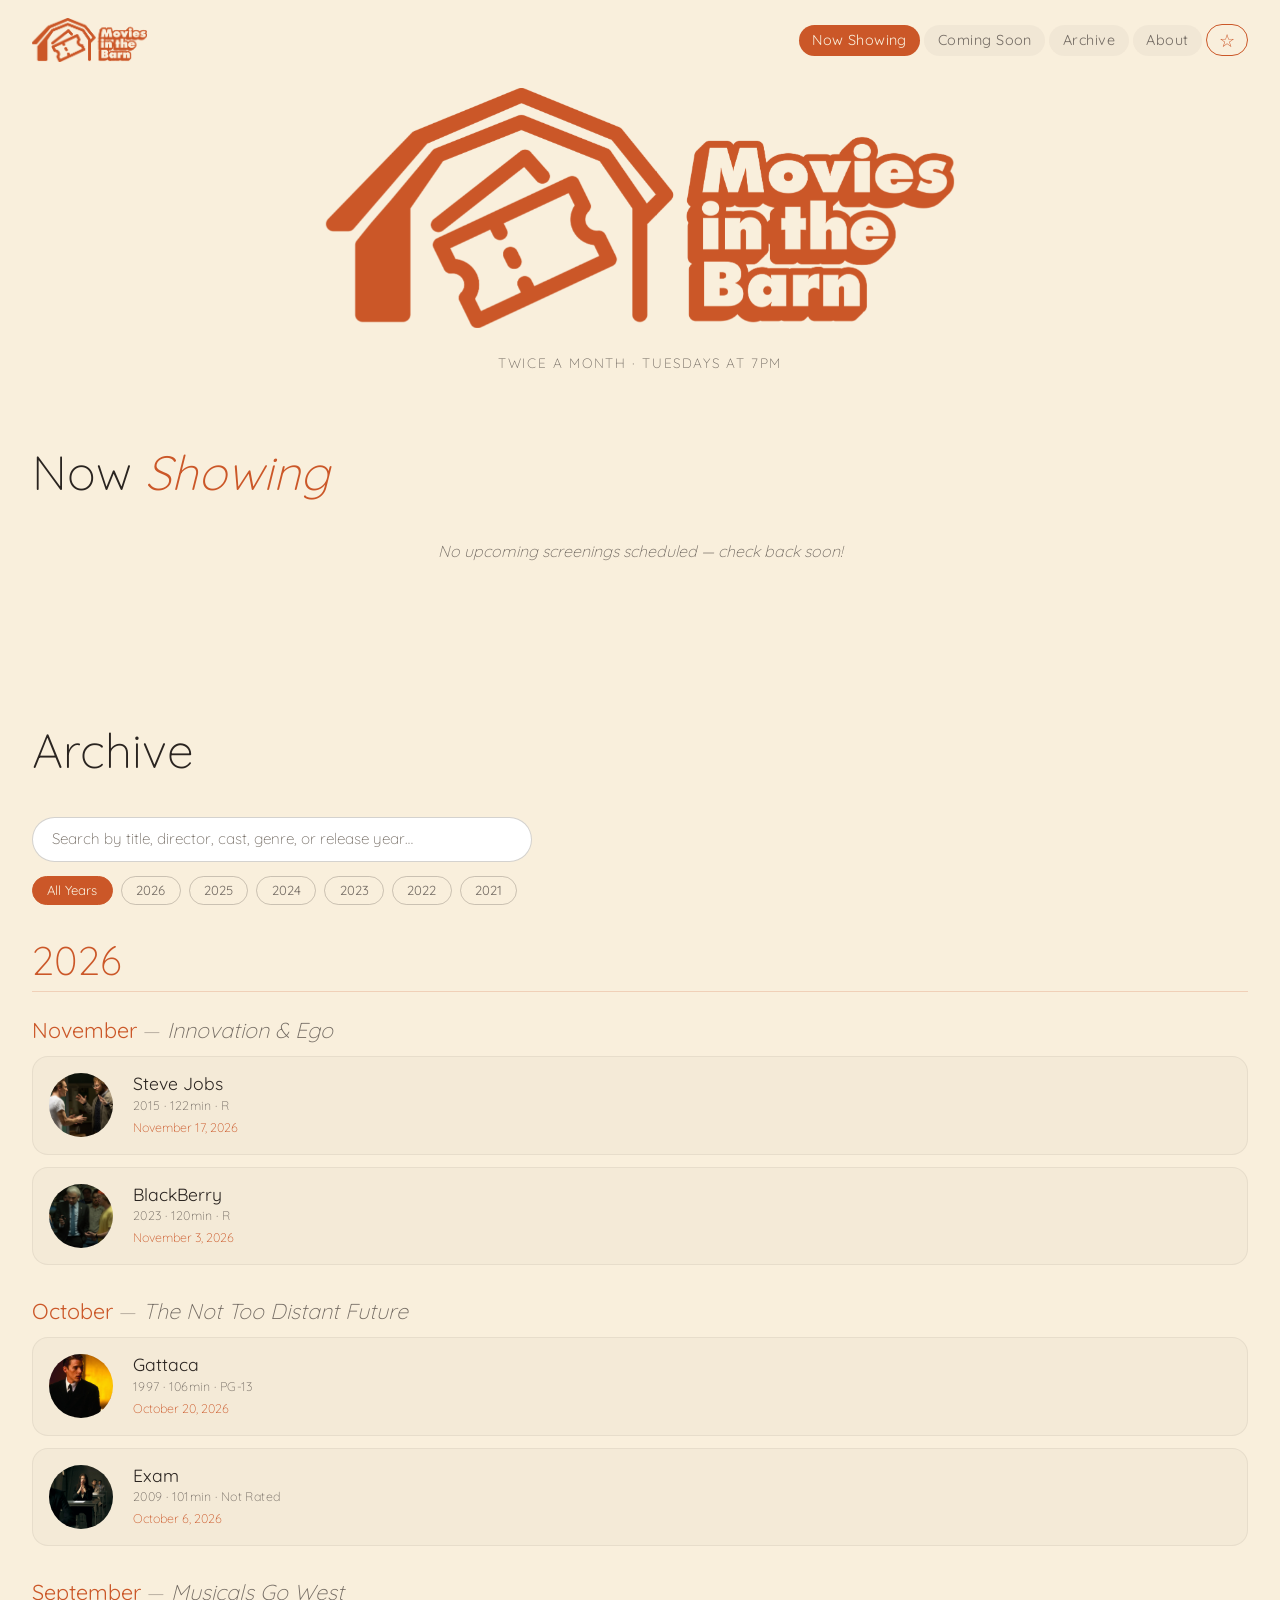
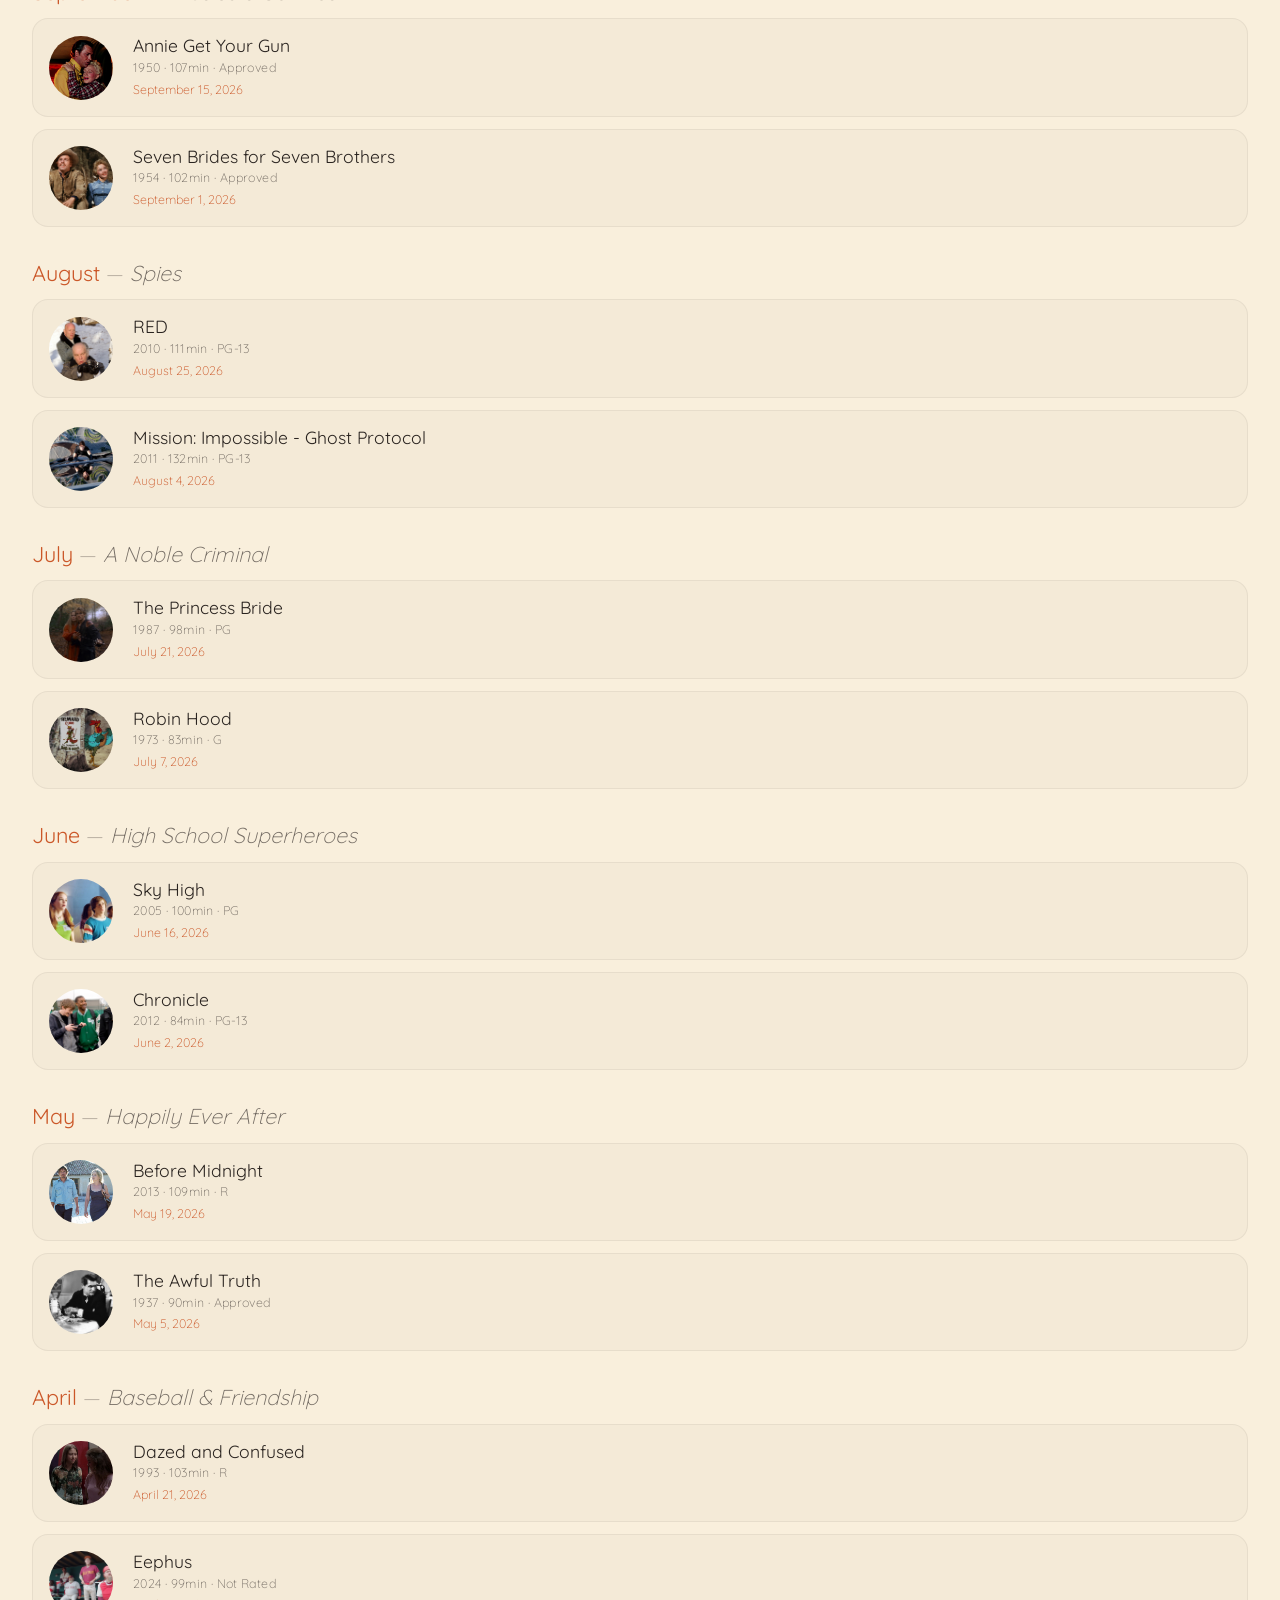
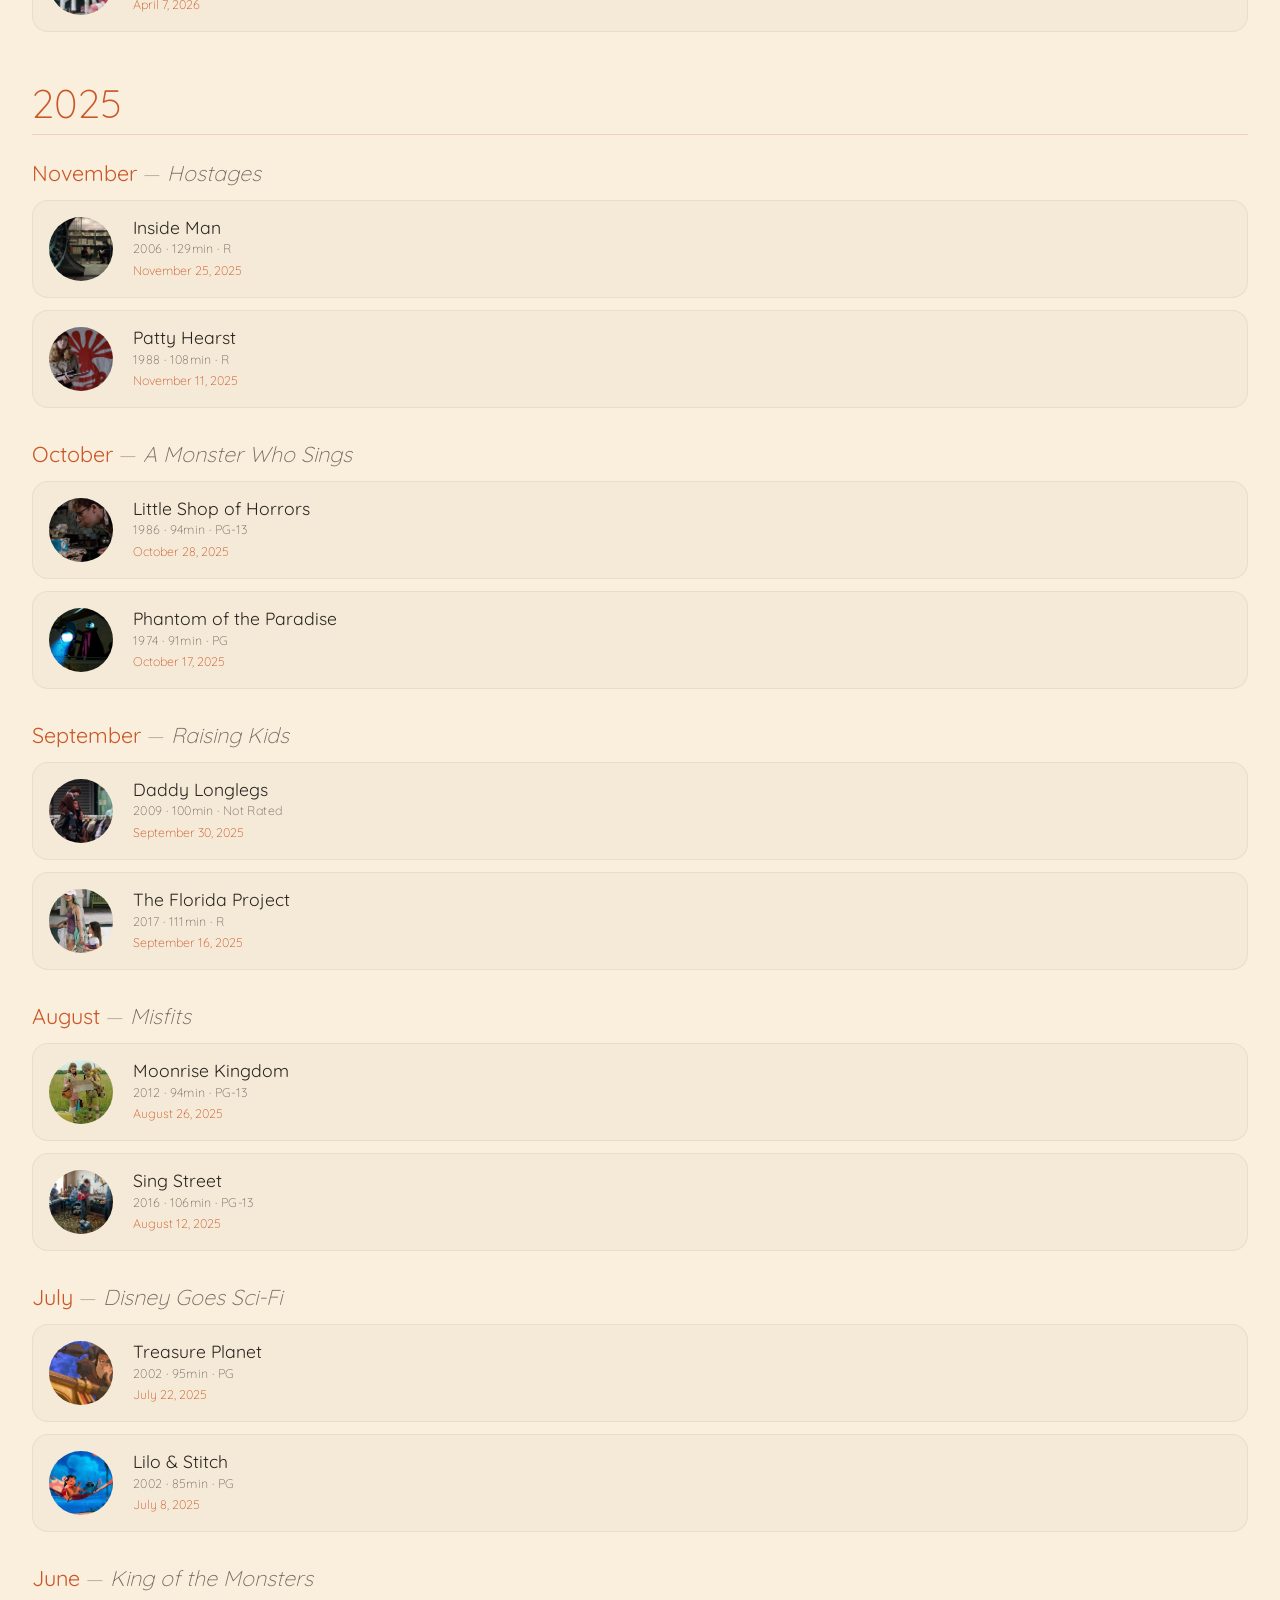
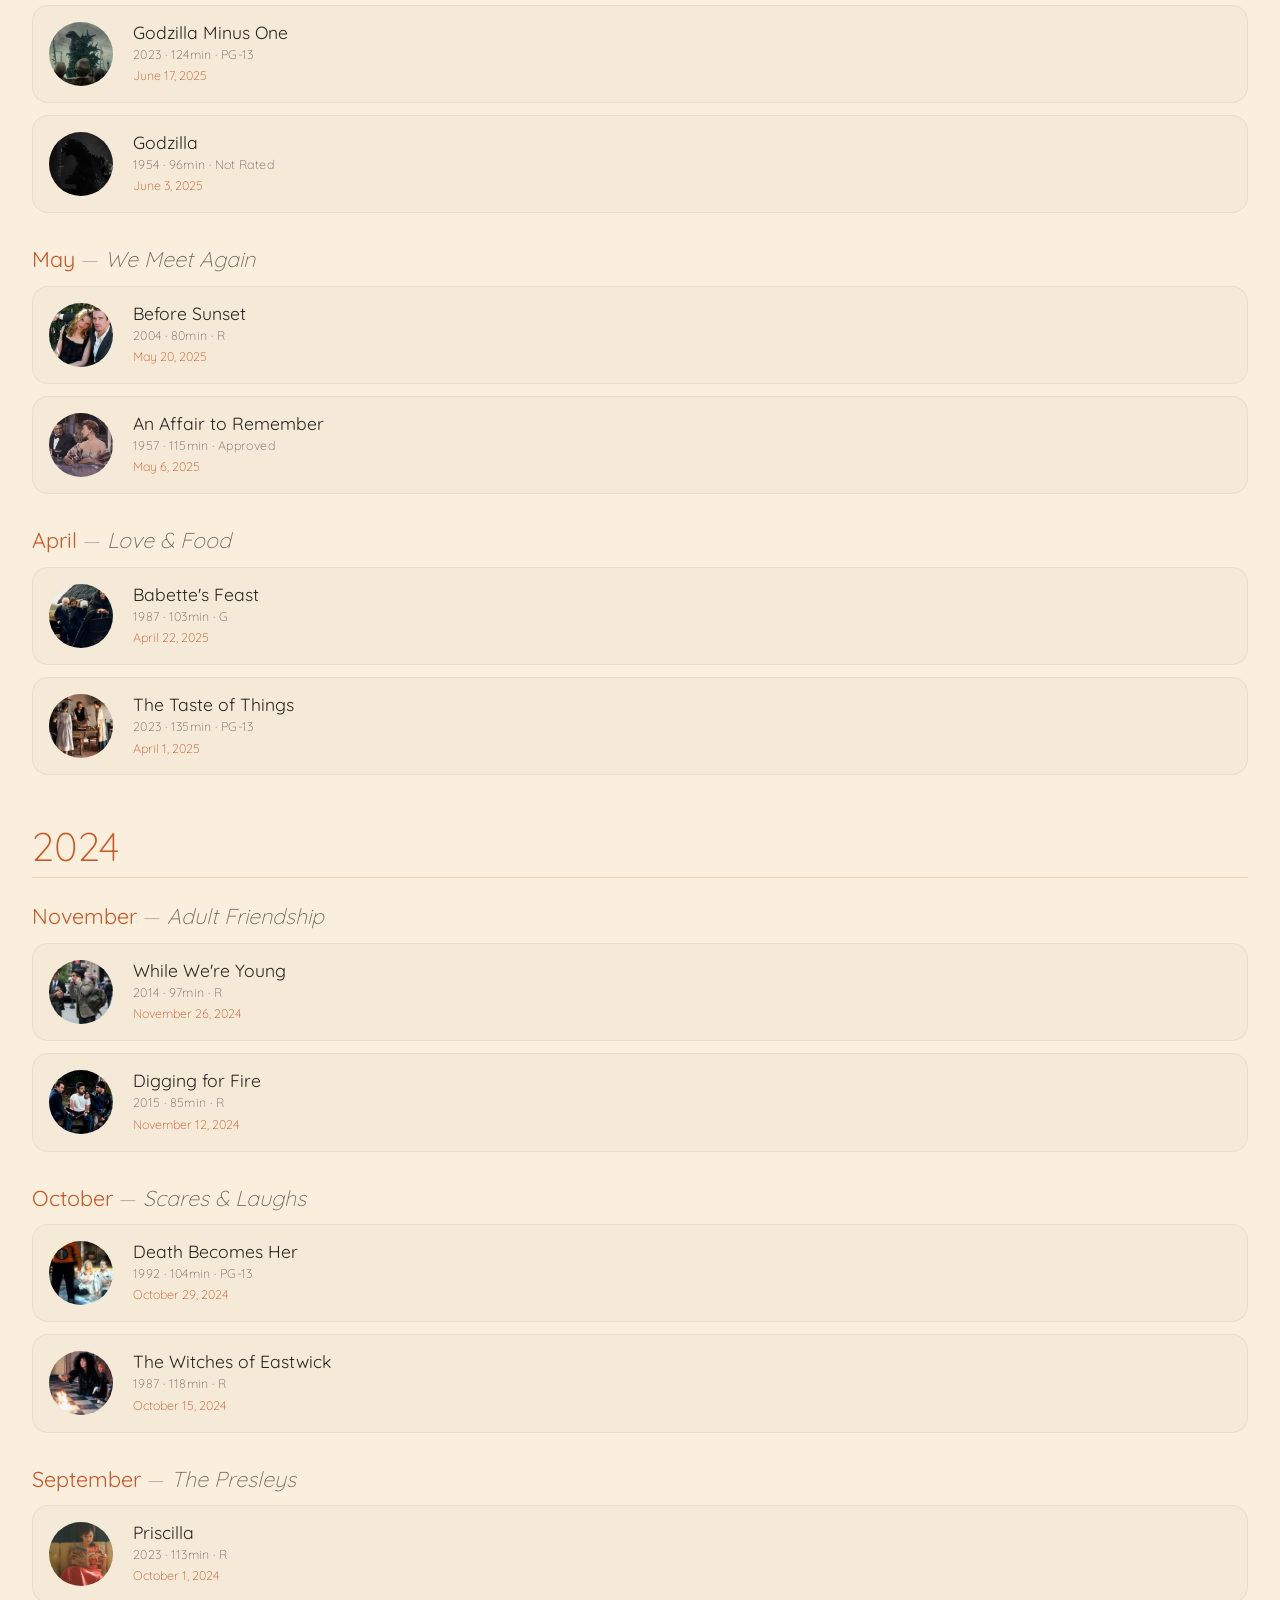
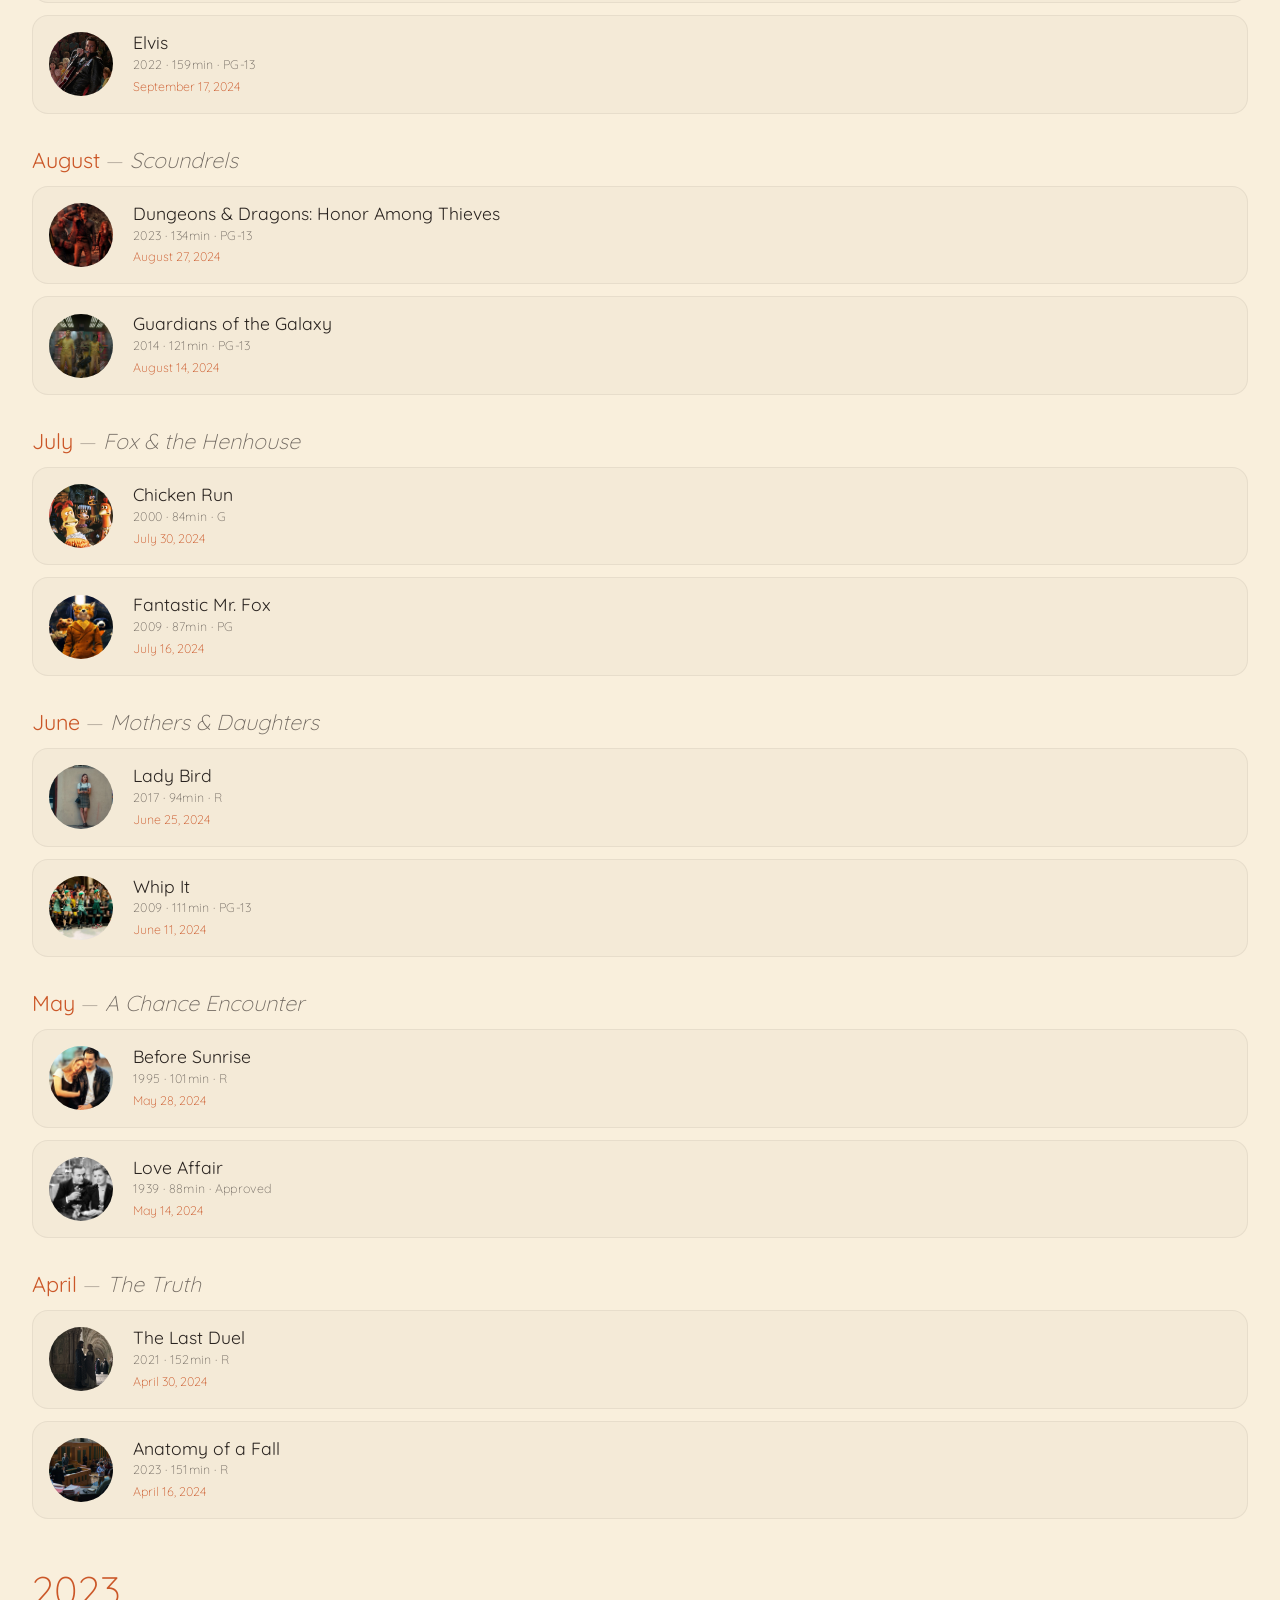
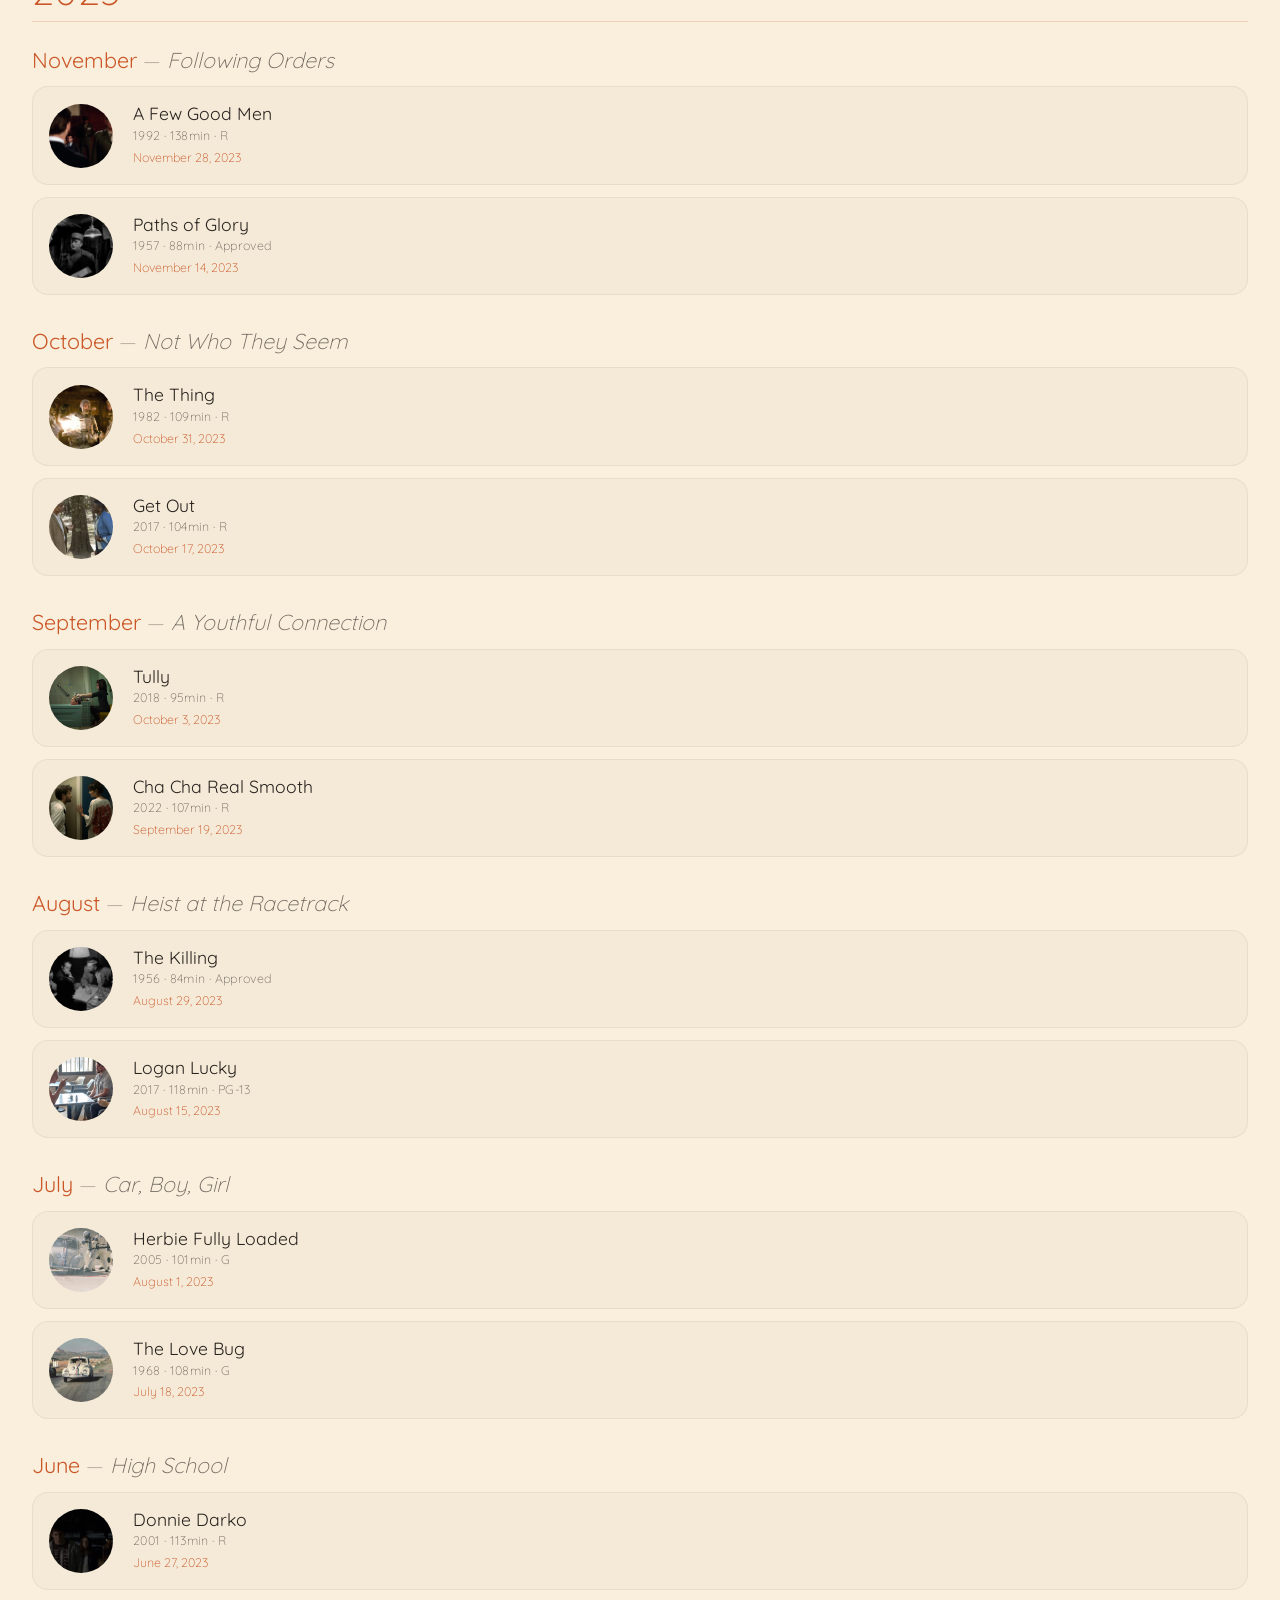
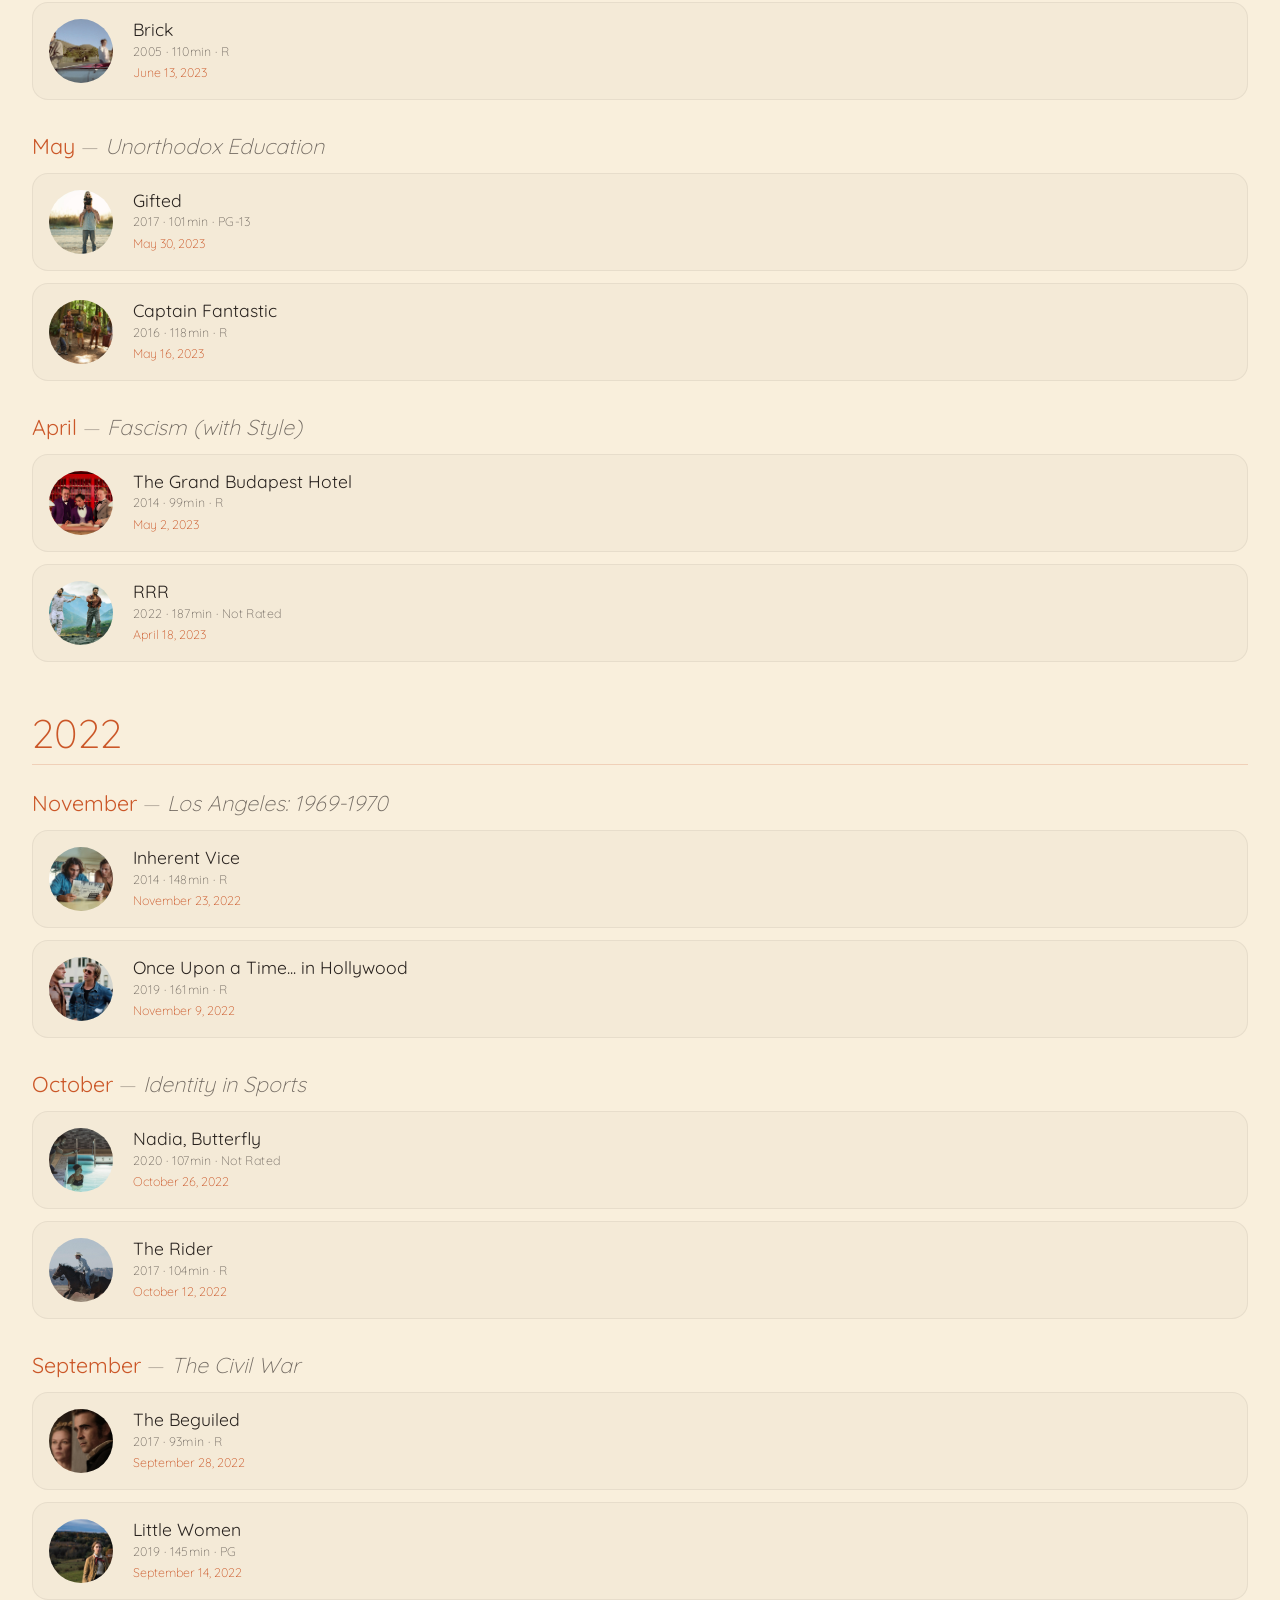
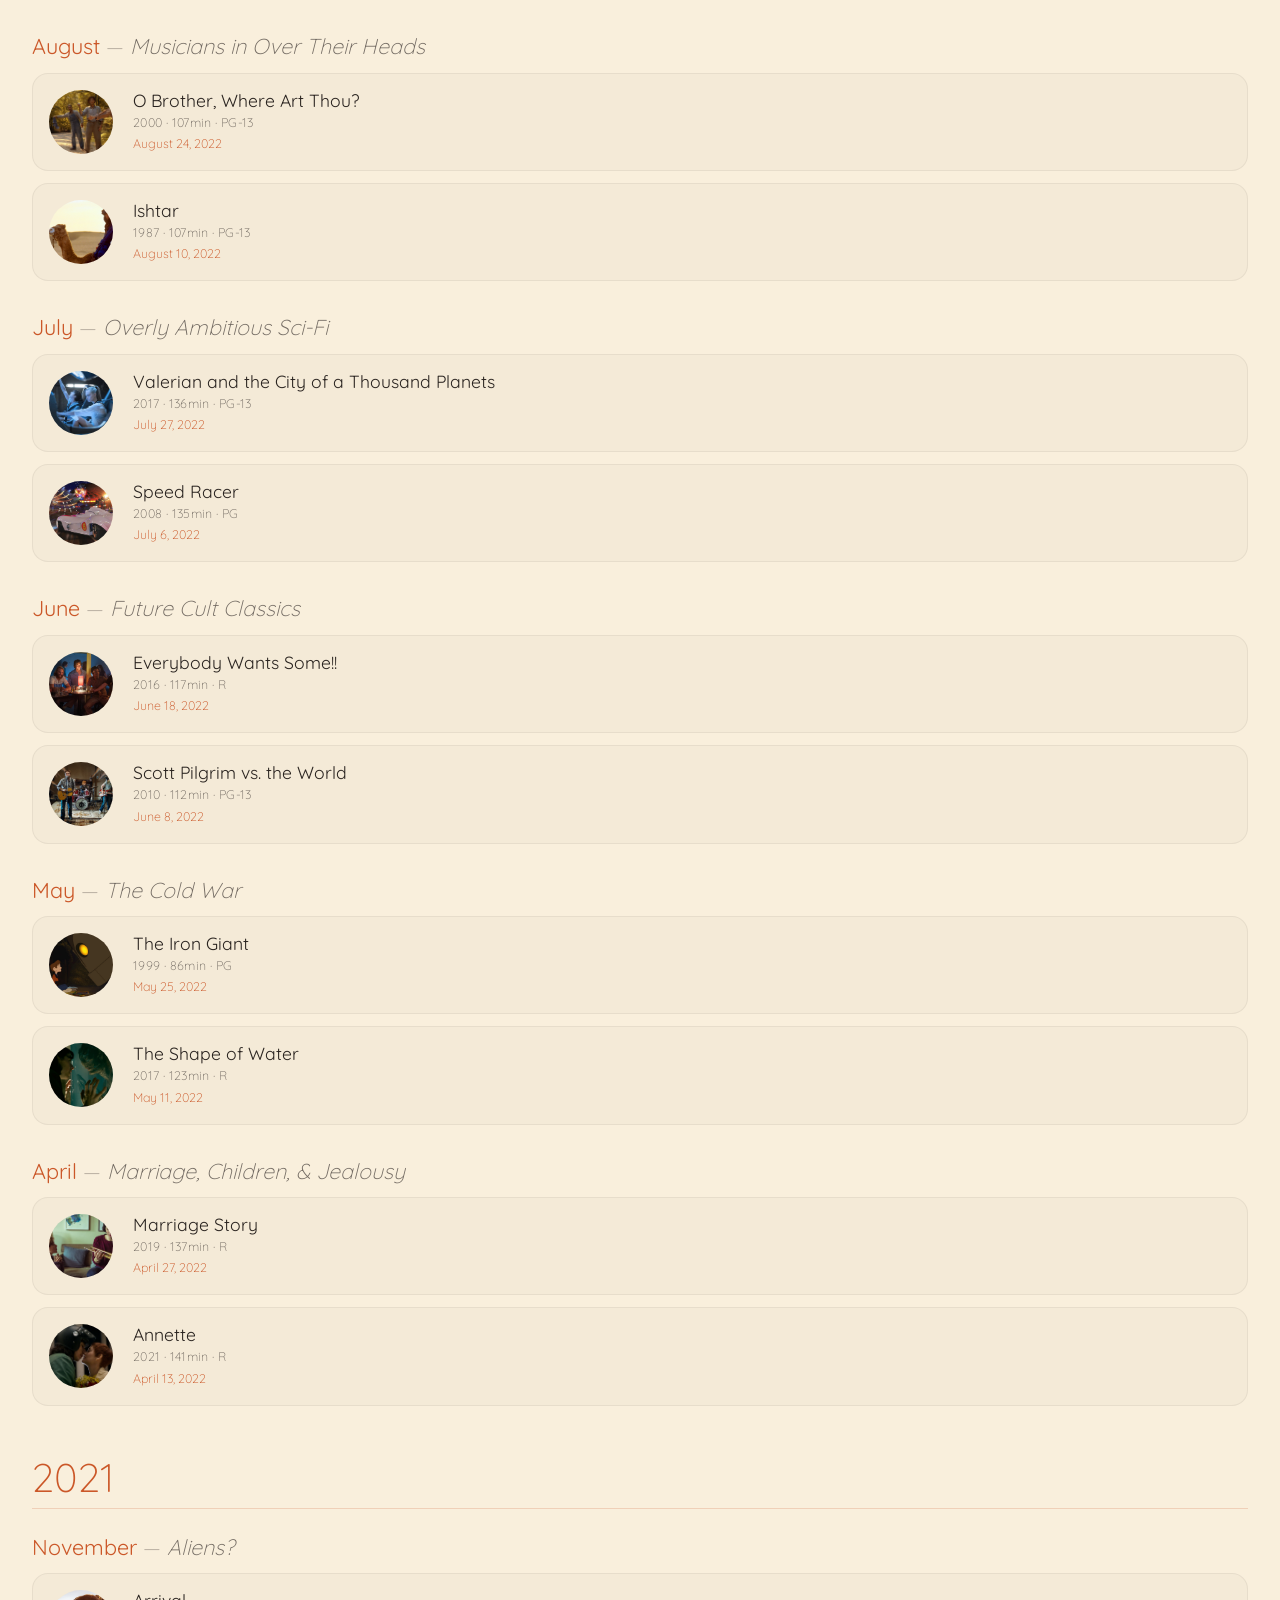
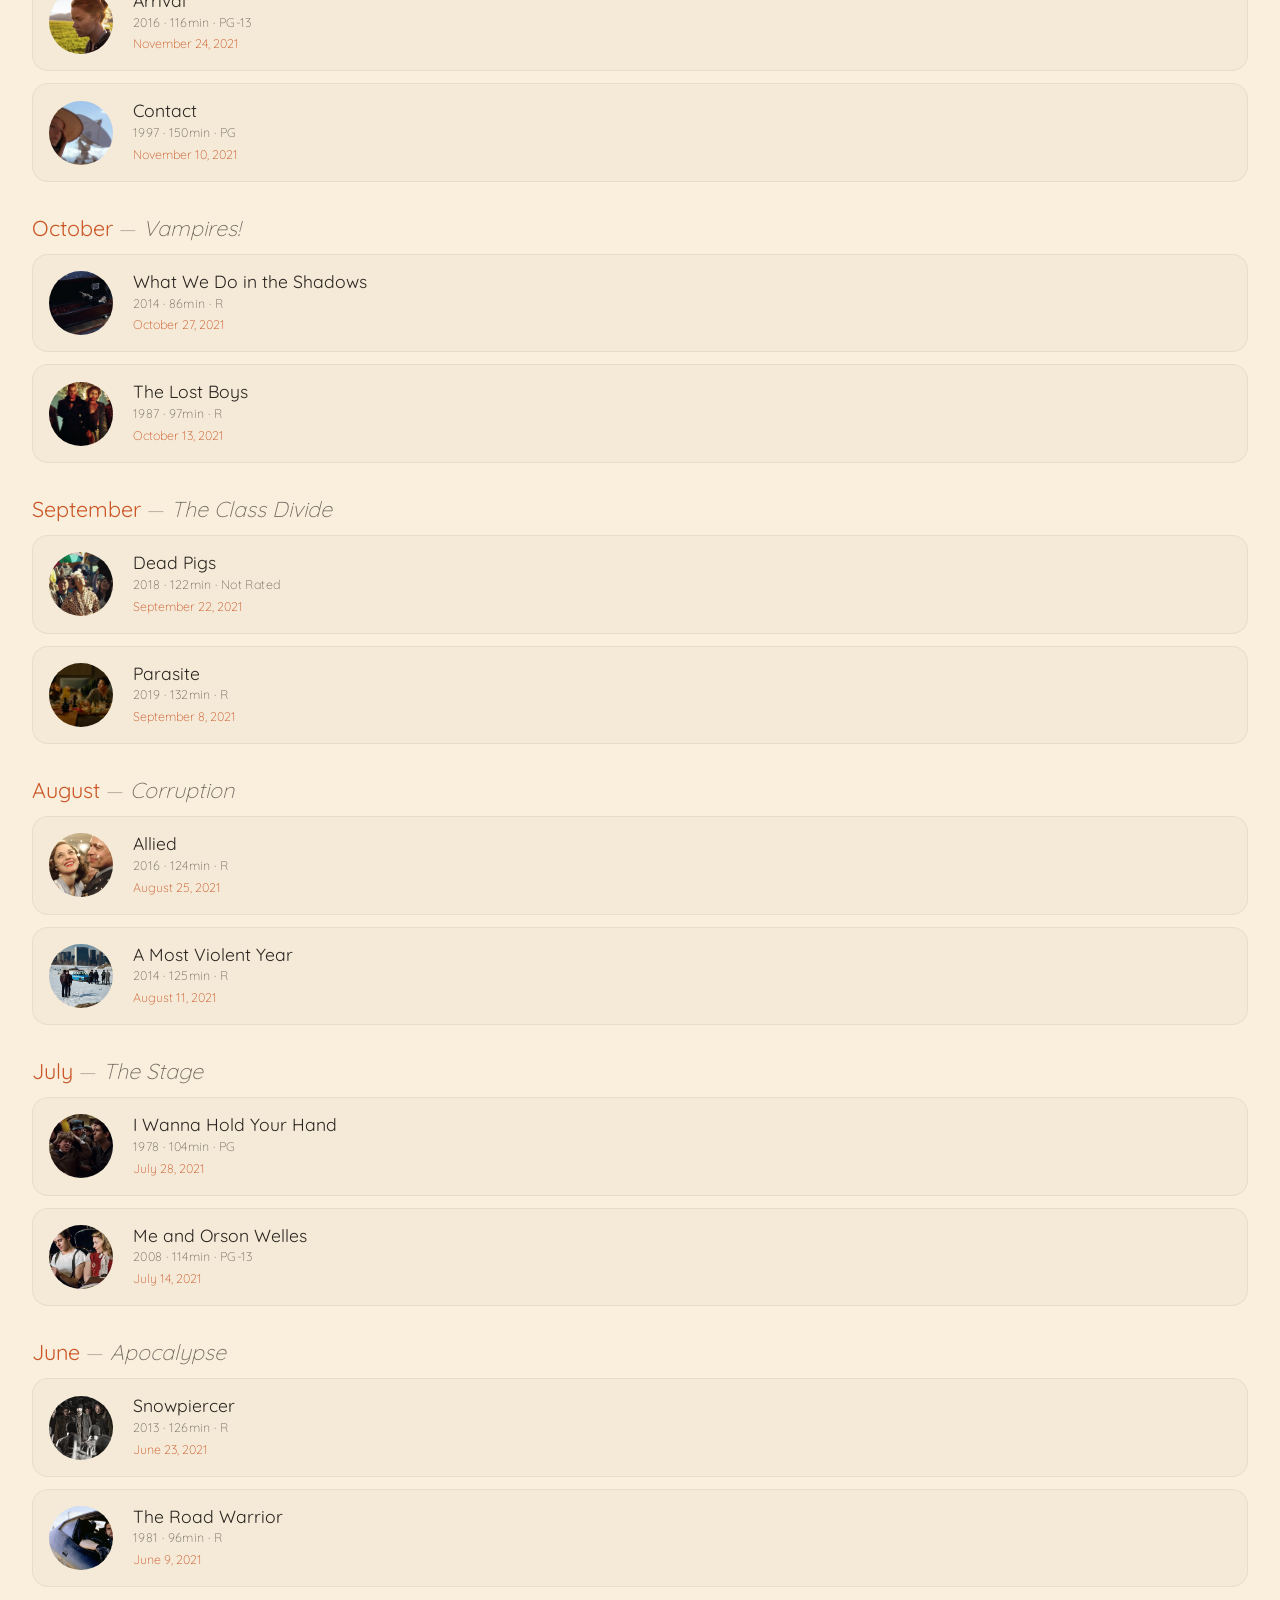
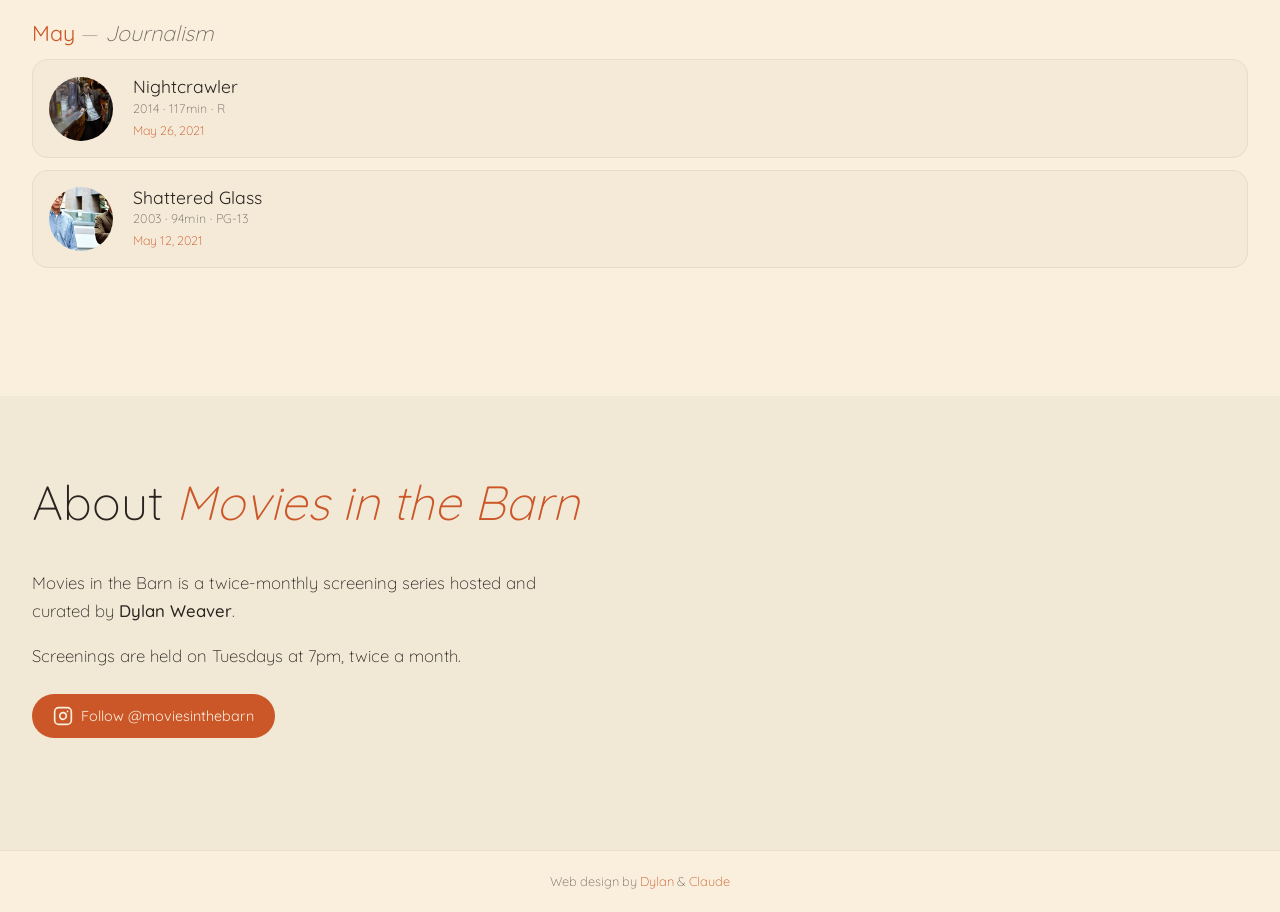
==== commit 2dc469f3: "Added additional reviews to archive Changed the behavior of the reviews button, added a script to re" ====
--- a/index.html
+++ b/index.html
@@ -101,6 +101,8 @@
 
   <script src="events.js"></script>
   <script src="movie-meta.js"></script>
+  <script src="reviews.js"></script>
+  <script src="rss-reviews.js"></script>
   <script src="calendar.js"></script>
   <script>
 
@@ -111,22 +113,11 @@
     });
 
     // ── Date logic ──────────────────────────────────────────
-    // Movies are archived on the Friday following their screening date.
-
-    function fridayAfter(dateStr) {
-      const d = new Date(dateStr + "T00:00:00");
-      const day = d.getDay(); // 0=Sun … 5=Fri … 6=Sat
-      const daysUntilFriday = ((5 - day + 7) % 7) || 7; // never 0 (skip same-day Friday)
-      const friday = new Date(d);
-      friday.setDate(d.getDate() + daysUntilFriday);
-      return friday;
-    }
-
     const today = new Date();
     today.setHours(0, 0, 0, 0);
 
     function isArchived(e) {
-      return today >= fridayAfter(e.date);
+      return today > new Date(e.date + "T00:00:00");
     }
 
     const allSorted = [...EVENTS].sort((a, b) => new Date(a.date) - new Date(b.date));
--- a/style.css
+++ b/style.css
@@ -1113,10 +1113,8 @@
 }
 
 .review-cards {
-  display: grid;
-  grid-template-columns: repeat(auto-fill, minmax(300px, 1fr));
-  align-items: start;
-  gap: 1.25rem;
+  column-width: 300px;
+  column-gap: 1.25rem;
 }
 
 .review-card {
@@ -1128,6 +1126,8 @@
   flex-direction: column;
   gap: 0.75rem;
   transition: box-shadow 0.18s;
+  break-inside: avoid;
+  margin-bottom: 1.25rem;
 }
 
 .review-card:hover {
